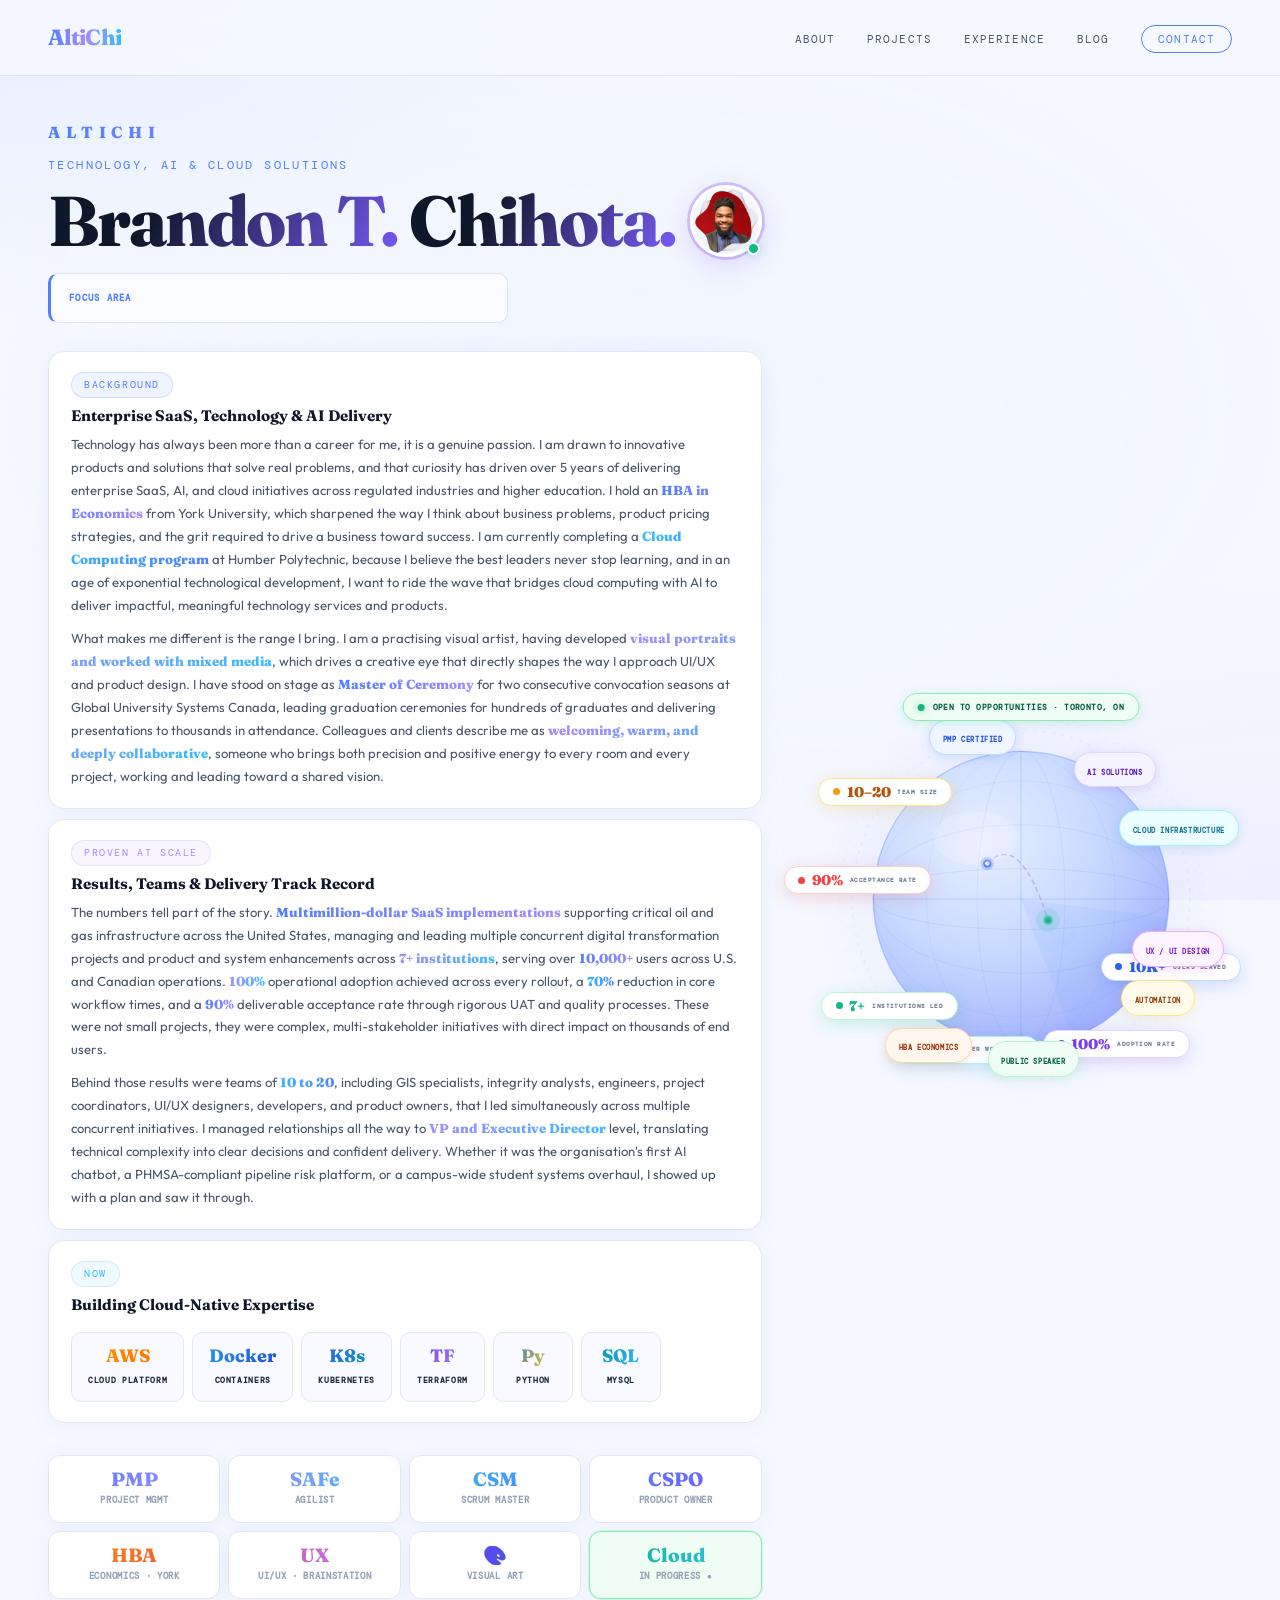
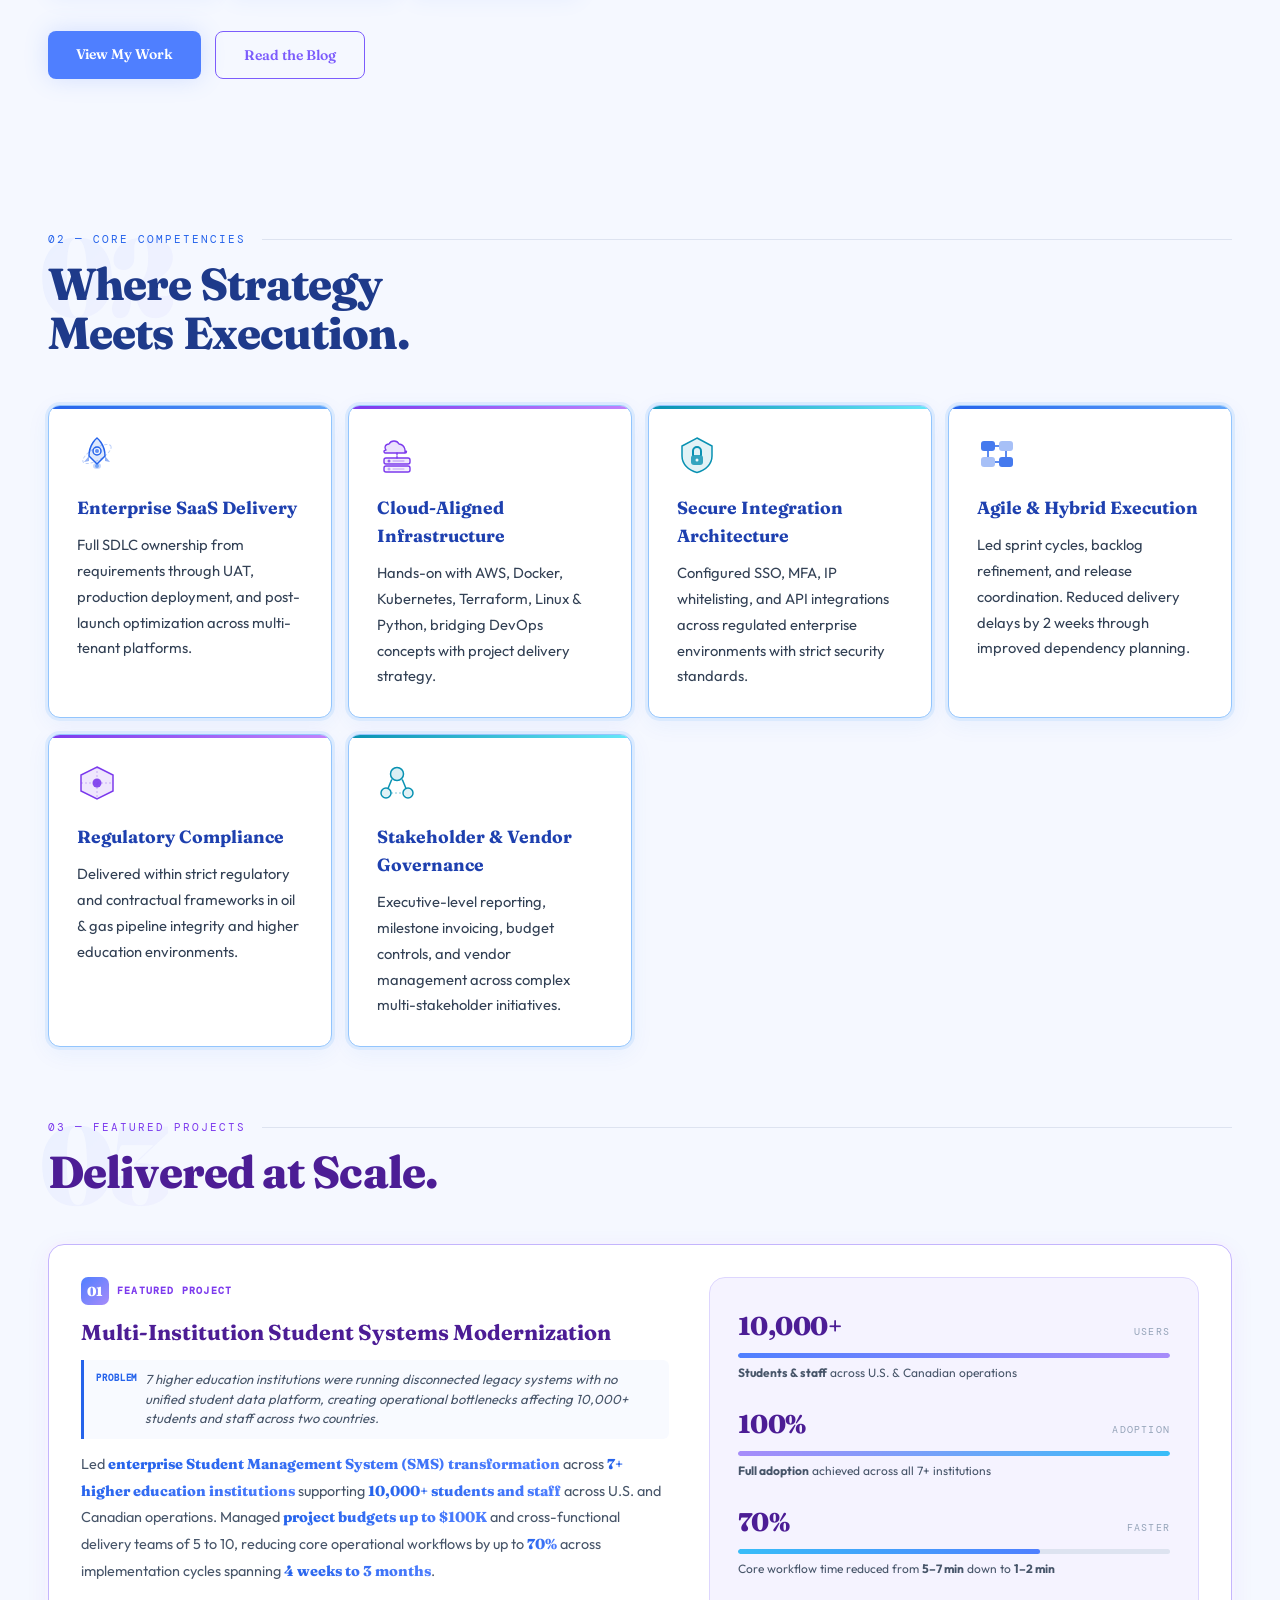
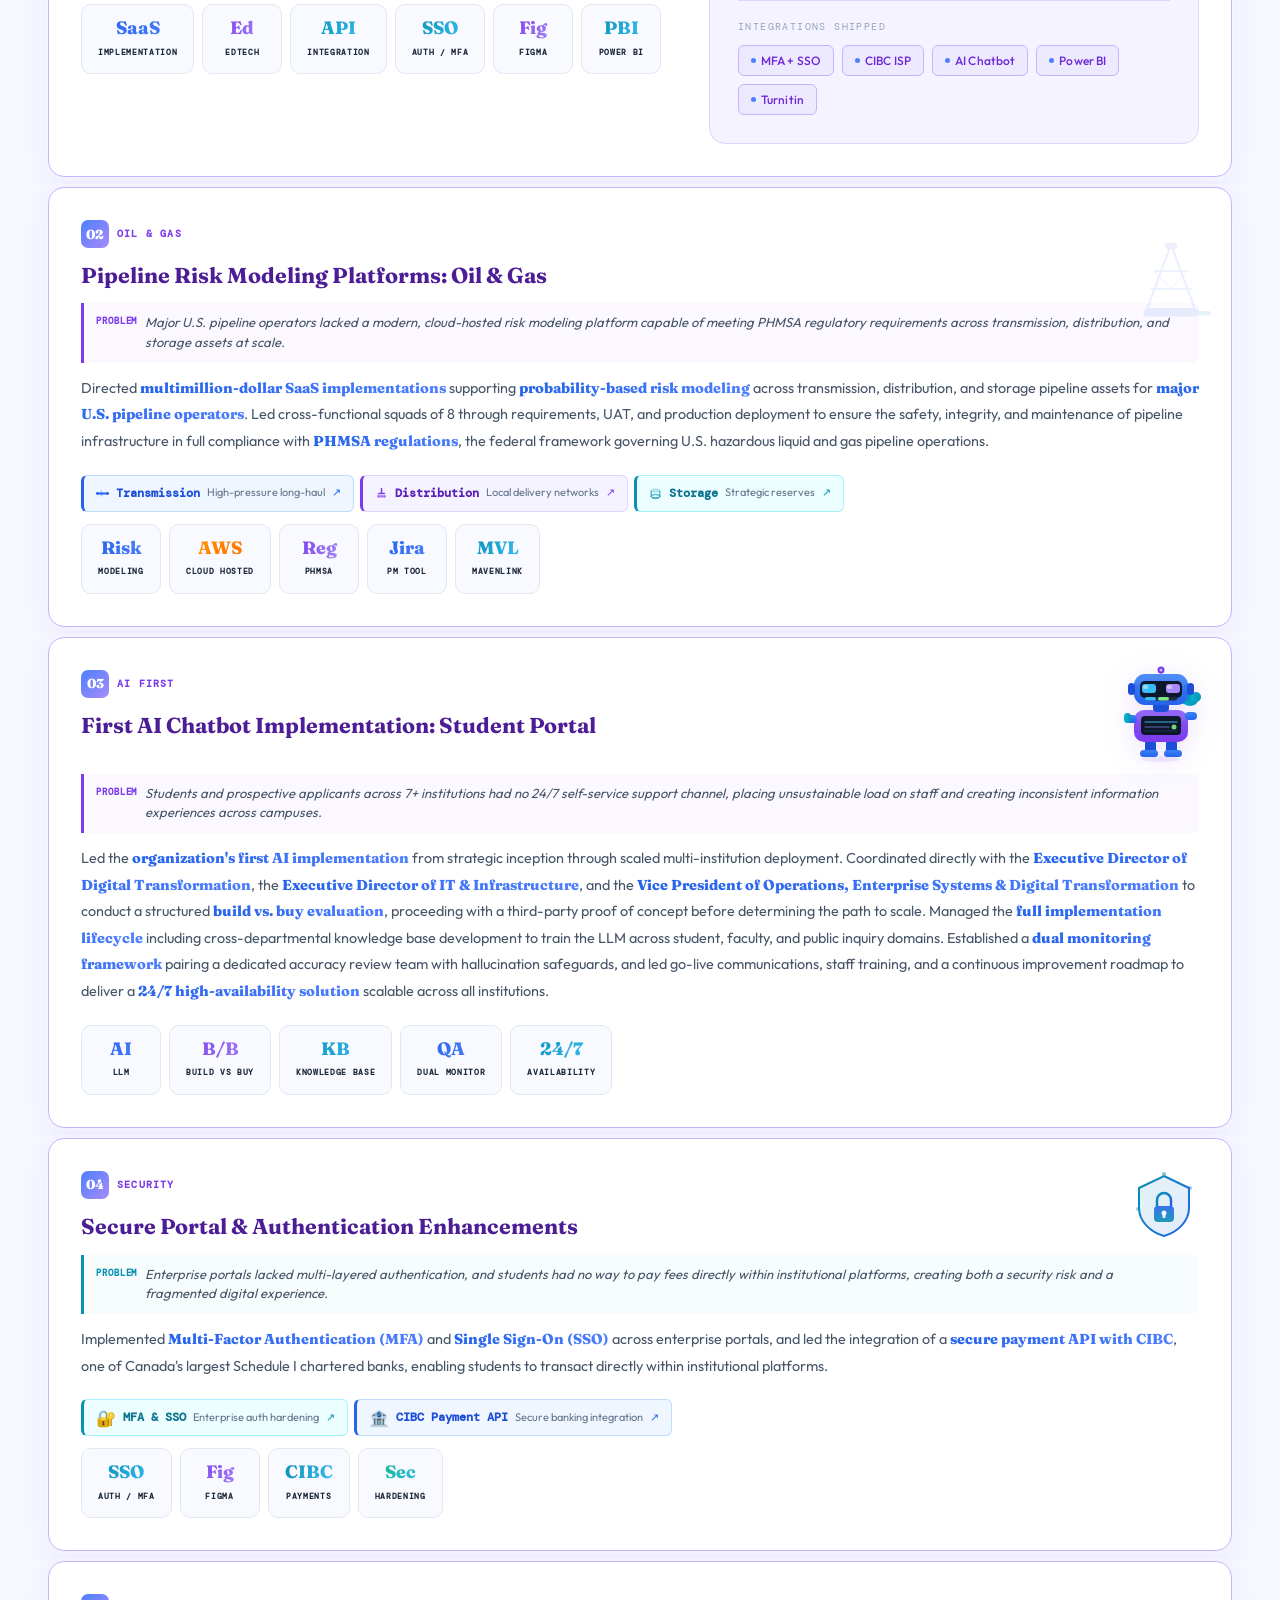
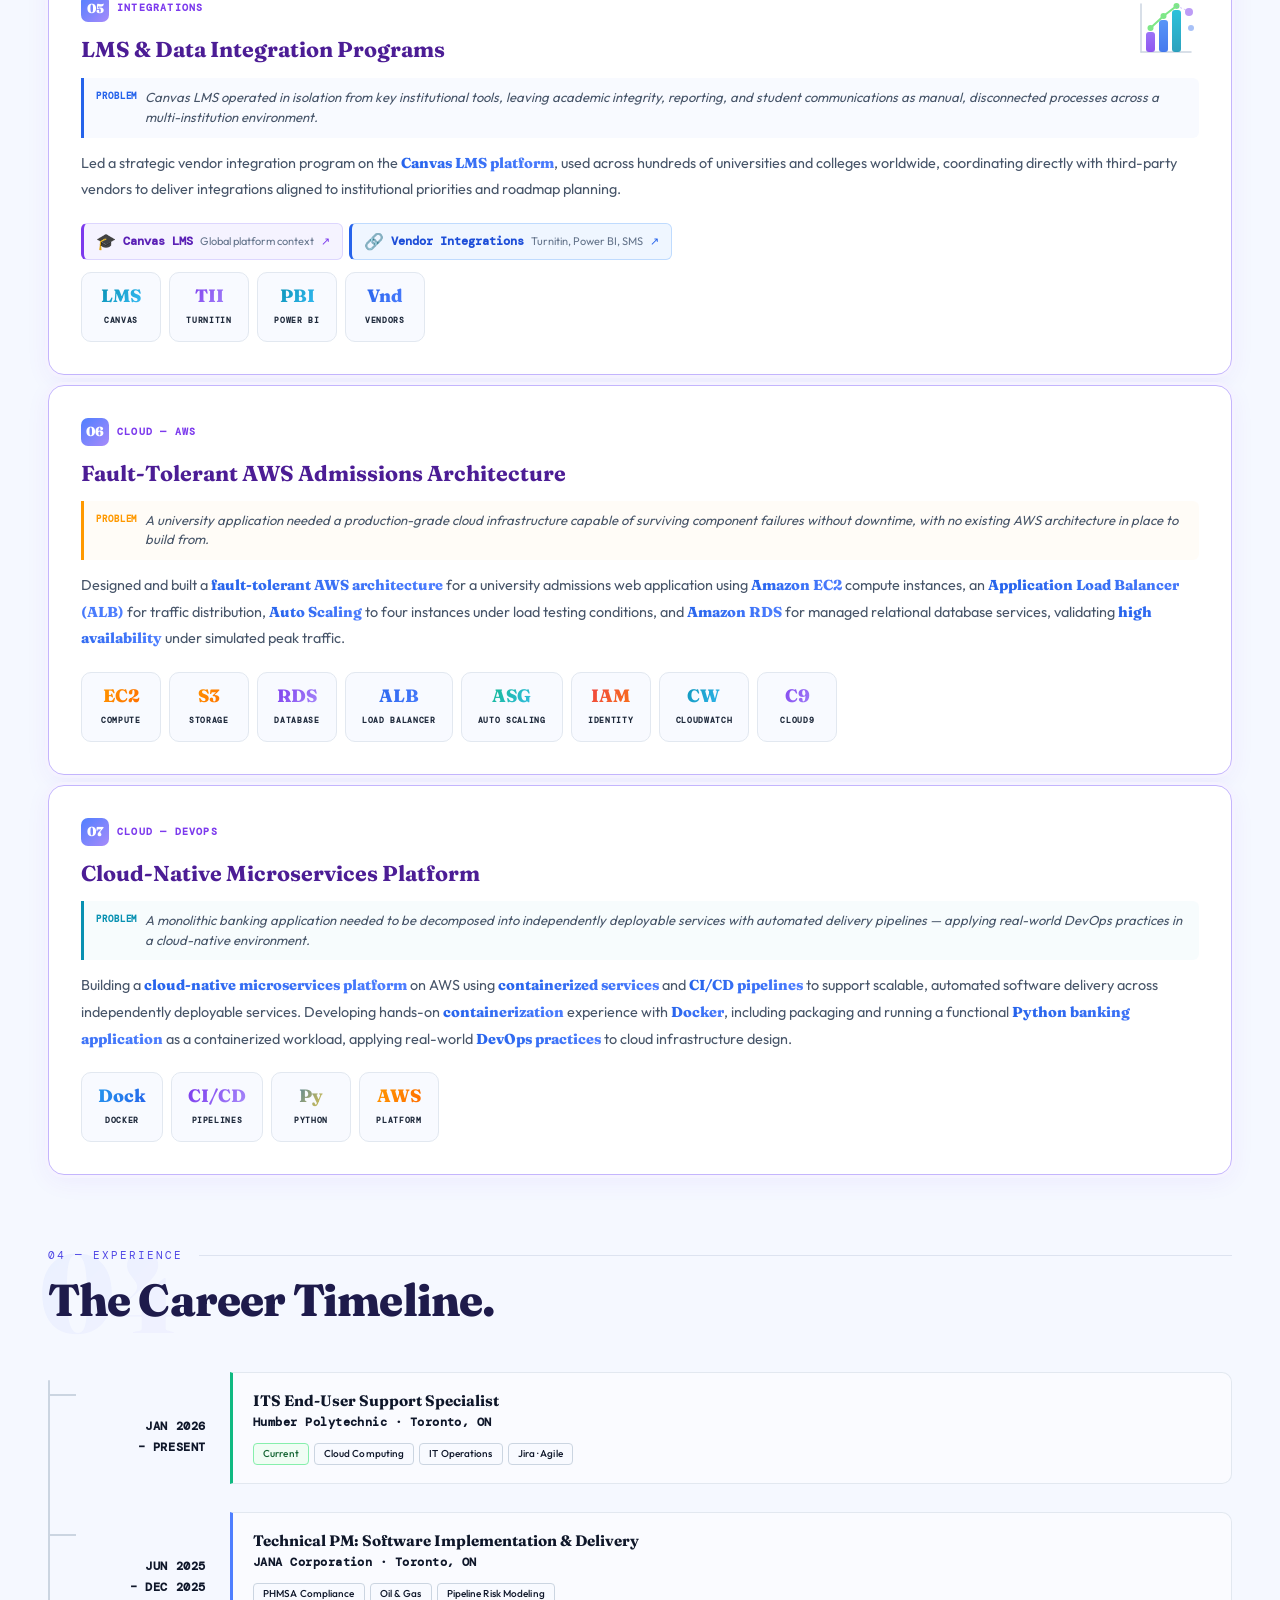
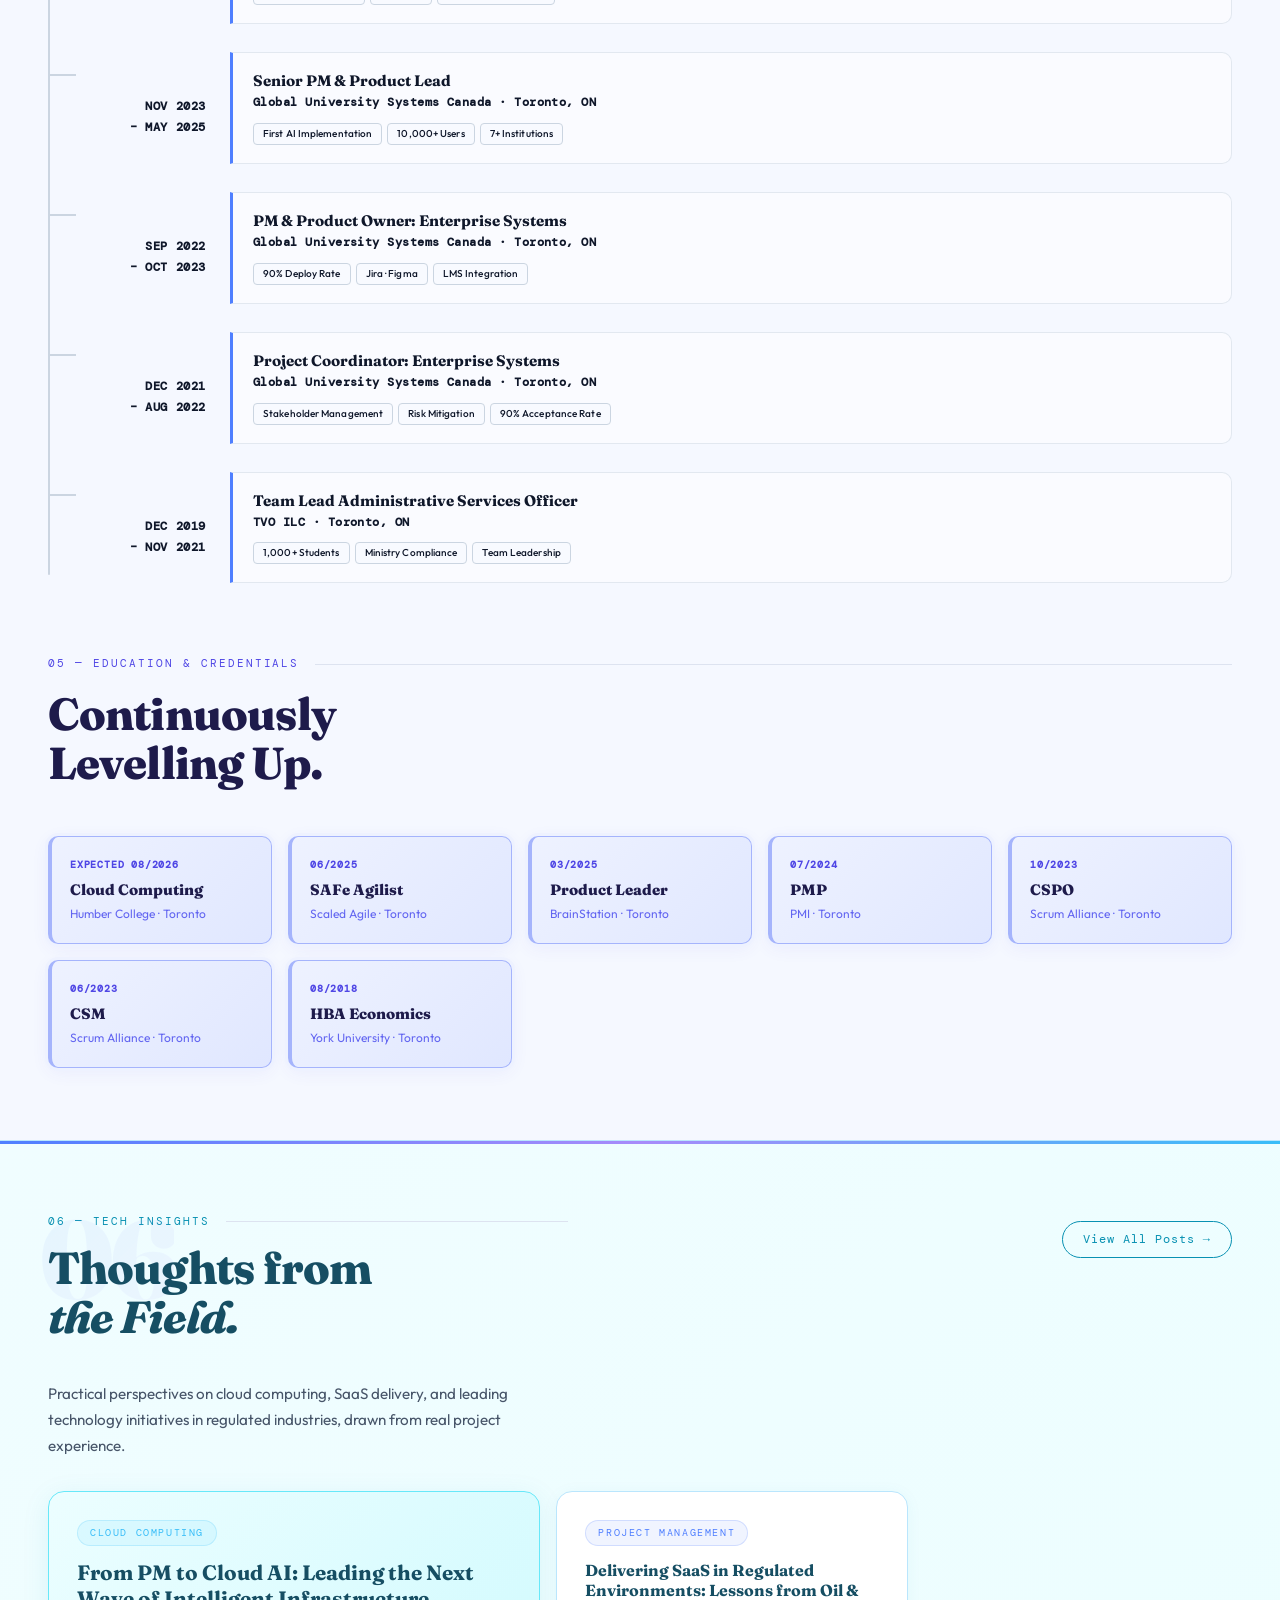
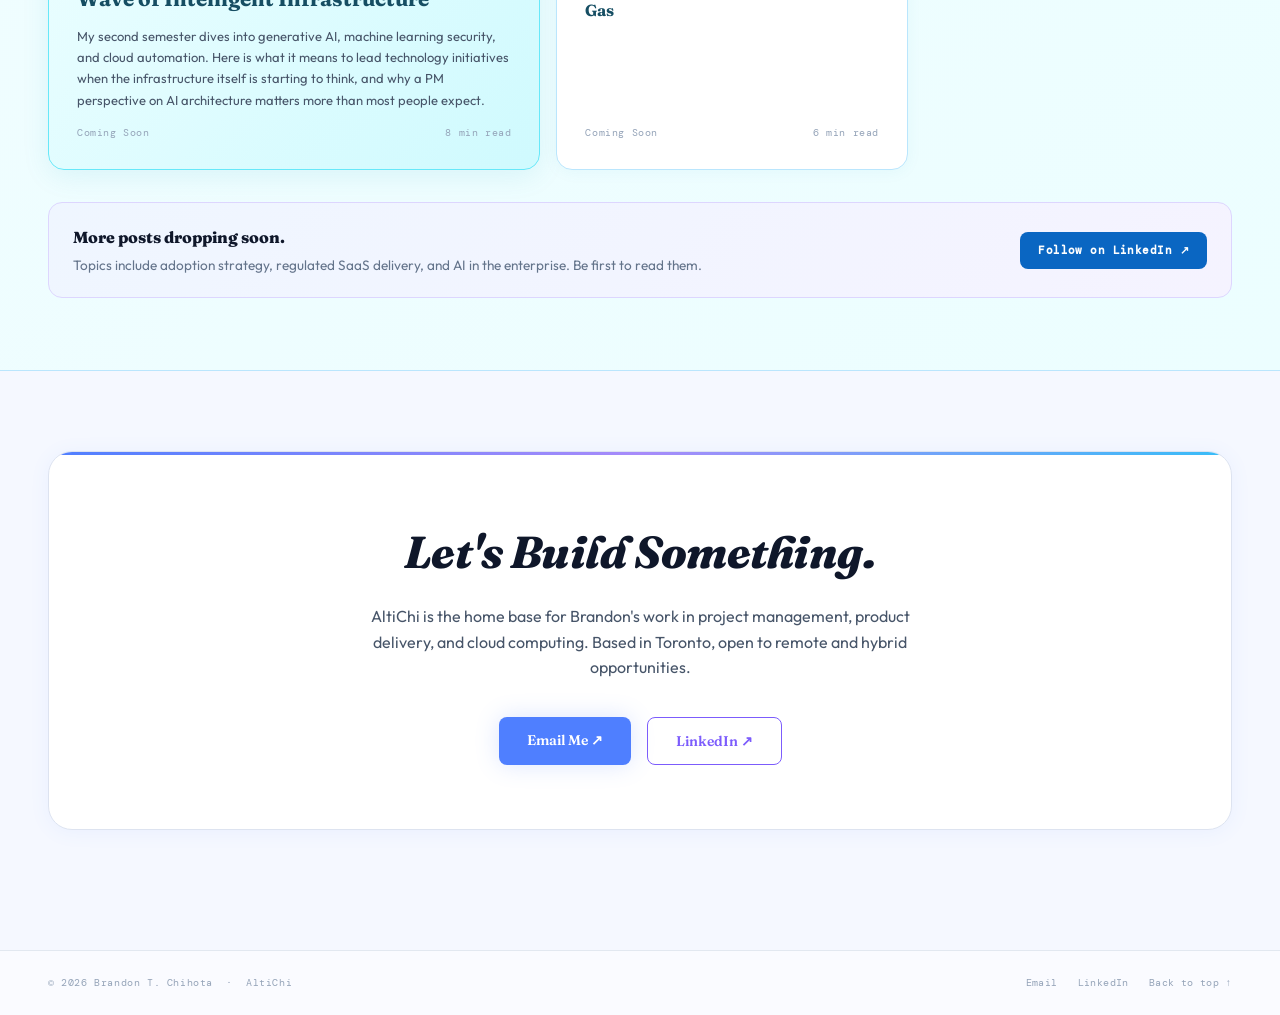
==== altichi-site/index.html @ 2453d35d "timeline text colour to black" ====
<!DOCTYPE html>
<html lang="en">
<head>
  <meta charset="UTF-8" />
  <meta name="viewport" content="width=device-width, initial-scale=1.0"/>
  <title>AltiChi — Brandon T. Chihota | Technology, AI & Cloud Solutions Consultant</title>

  <!-- ── SEO ── -->
  <meta name="description" content="Brandon T. Chihota is a Technology, AI & Cloud Solutions Consultant and Project Delivery Leader based in Toronto. PMP, SAFe Agilist, CSM, and CSPO certified, with expertise in enterprise SaaS delivery, AI cloud solutions, and regulated industries including oil & gas and higher education."/>
  <meta name="keywords" content="Brandon Chihota, Technology Consultant, AI Cloud Consultant, AI Solutions, Cloud Computing, SaaS Implementation, PMP, Toronto, AltiChi, Project Delivery, Enterprise AI"/>
  <meta name="author" content="Brandon T. Chihota"/>
  <meta name="robots" content="index, follow"/>
  <link rel="canonical" href="https://altichi.com"/>

  <!-- ── OPEN GRAPH (LinkedIn, Facebook, Slack previews) ── -->
  <meta property="og:type" content="website"/>
  <meta property="og:url" content="https://altichi.com"/>
  <meta property="og:title" content="AltiChi — Brandon T. Chihota | Technology, AI & Cloud Solutions Consultant"/>
  <meta property="og:description" content="Technology, AI & Cloud Solutions Consultant and project delivery leader based in Toronto. PMP certified. Helping organisations navigate SaaS, cloud, and AI adoption at scale."/>
  <meta property="og:image" content="https://altichi.com/assets/headshot.png"/>
  <meta property="og:site_name" content="AltiChi"/>
  <meta property="og:locale" content="en_CA"/>

  <!-- ── TWITTER / X CARD ── -->
  <meta name="twitter:card" content="summary_large_image"/>
  <meta name="twitter:url" content="https://altichi.com"/>
  <meta name="twitter:title" content="AltiChi — Brandon T. Chihota | Technology, AI & Cloud Solutions Consultant"/>
  <meta name="twitter:description" content="Technology, AI & Cloud Solutions Consultant and project delivery leader based in Toronto. PMP certified. 10,000+ users served."/>
  <meta name="twitter:image" content="https://altichi.com/assets/headshot.png"/>

  <!-- ── SCHEMA.ORG STRUCTURED DATA (Google rich results) ── -->
  <script type="application/ld+json">
  {
    "@context": "https://schema.org",
    "@type": "Person",
    "name": "Brandon T. Chihota",
    "url": "https://altichi.com",
    "jobTitle": "Technology, AI & Cloud Solutions Consultant · Project Delivery Leader",
    "description": "Technology, AI & Cloud Solutions Consultant and Project Delivery Leader with expertise in enterprise SaaS, cloud infrastructure, AI solutions, and regulated industry implementations.",
    "email": "brandontc.bc@gmail.com",
    "address": {
      "@type": "PostalAddress",
      "addressLocality": "Toronto",
      "addressRegion": "ON",
      "addressCountry": "CA"
    },
    "sameAs": [
      "https://www.linkedin.com/in/brandon-t-chihota"
    ],
    "knowsAbout": [
      "Project Management", "SaaS Implementation", "Cloud Computing",
      "AWS", "Docker", "Kubernetes", "Agile", "Scrum", "Product Delivery"
    ],
    "hasCredential": [
      { "@type": "EducationalOccupationalCredential", "name": "PMP", "credentialCategory": "certification" },
      { "@type": "EducationalOccupationalCredential", "name": "SAFe Agilist", "credentialCategory": "certification" },
      { "@type": "EducationalOccupationalCredential", "name": "CSM", "credentialCategory": "certification" },
      { "@type": "EducationalOccupationalCredential", "name": "CSPO", "credentialCategory": "certification" }
    ]
  }
  </script>

  <!-- ── FAVICON ── -->
  <link rel="icon" type="image/x-icon" href="/assets/favicon.ico"/>
  <link rel="icon" href="data:image/svg+xml,<svg xmlns='http://www.w3.org/2000/svg' viewBox='0 0 100 100'><text y='.9em' font-size='90'>⚡</text></svg>"/>
  <link rel="apple-touch-icon" href="/assets/apple-touch-icon.png"/>

  <link rel="preconnect" href="https://fonts.googleapis.com"/>
  <link rel="dns-prefetch" href="https://fonts.googleapis.com"/>
  <link rel="dns-prefetch" href="https://www.linkedin.com"/>
  <link rel="preconnect" href="https://fonts.gstatic.com" crossorigin/>
  <link href="https://fonts.googleapis.com/css2?family=Fraunces:ital,opsz,wght@0,9..144,600;0,9..144,700;0,9..144,800;1,9..144,600;1,9..144,700&family=DM+Mono:ital,wght@0,300;0,400;1,300&family=Outfit:wght@300;400;500&display=swap" rel="stylesheet"/>
  <style>
    :root {
      --primary:      #4F7FFF;
      --primary-glow: #4F7FFF33;
      --accent:       #7C5CFC;
      --accent-soft:  #A78BFA;
      --highlight:    #38BDF8;
      --font-display: 'Fraunces', serif;
      --font-mono:    'DM Mono', monospace;
      --font-body:    'Outfit', sans-serif;
    }

    /* ── THEME: DARK ── */
    body.theme-dark {
      --bg-base:       #080C14;
      --bg-surface:    #0E1525;
      --bg-card:       #111927;
      --border:        #1E2F4A;
      --text-primary:  #EEF2FF;
      --text-secondary:#94A3B8;
      --text-muted:    #475569;
      --nav-bg:        #080C14dd;
      --shadow:        0 4px 32px #0008;
    }
    /* ── THEME: LIGHT ── */
    body.theme-light {
      --bg-base:       #F5F8FF;
      --bg-surface:    #FFFFFF;
      --bg-card:       #FFFFFF;
      --border:        #DDE3F0;
      --text-primary:  #0F172A;
      --text-secondary:#475569;
      --text-muted:    #94A3B8;
      --nav-bg:        #F5F8FFee;
      --shadow:        0 2px 20px #4F7FFF12;
    }

    /* ── LIGHT THEME: ELECTRIC NEON SECTION COLORS ── */

    /* Skills — Electric Blue with neon border glow */
    body.theme-light #about .section-label { color: #2563EB; }
    body.theme-light #about .section-heading { color: #1E3A8A; }
    body.theme-light #about .skill-card {
      background: #fff;
      border: 1.5px solid #93C5FD;
      box-shadow: 0 0 0 3px #DBEAFE, 0 6px 24px #2563EB10;
    }
    body.theme-light #about .skill-card::before { opacity: 1; height: 3px; }
    body.theme-light #about .skill-card.blue::before   { background: linear-gradient(90deg, #2563EB, #60A5FA); }
    body.theme-light #about .skill-card.violet::before { background: linear-gradient(90deg, #7C3AED, #C084FC); }
    body.theme-light #about .skill-card.cyan::before   { background: linear-gradient(90deg, #0891B2, #67E8F9); }
    body.theme-light #about .skill-card:hover { border-color: #2563EB; transform: translateY(-3px); box-shadow: 0 0 0 3px #DBEAFE, 0 10px 32px #2563EB22; }
    body.theme-light #about .skill-title { color: #1E40AF; }
    body.theme-light #about .skill-desc  { color: #334155; }
    body.theme-light #about .skill-icon  { color: #2563EB; }

    /* Projects — Bold Violet */
    body.theme-light #projects .section-label { color: #7C3AED; }
    body.theme-light #projects .section-heading { color: #4C1D95; }
    body.theme-light #projects .project-card {
      background: #fff;
      border: 1.5px solid #C4B5FD;
      box-shadow: 0 0 0 3px #F5F3FF, 0 6px 24px #7C3AED12;
    }
    body.theme-light #projects .project-card:hover {
      border-color: #7C3AED;
      box-shadow: 0 0 0 3px #EDE9FE, 0 12px 40px #7C3AED22;
    }
    body.theme-light #projects .project-card::after { background: linear-gradient(90deg, #7C3AED, #EC4899); }
    body.theme-light #projects .project-num   { color: #7C3AED; }
    body.theme-light #projects .project-title { color: #4C1D95; }
    body.theme-light #projects .tag-blue   { background: #EFF6FF; color: #2563EB; border-color: #93C5FD; }
    body.theme-light #projects .tag-violet { background: #F5F3FF; color: #7C3AED; border-color: #C4B5FD; }
    body.theme-light #projects .tag-cyan   { background: #ECFEFF; color: #0891B2; border-color: #67E8F9; }
    body.theme-light #projects .proj-metrics { background: #F5F3FF; border-color: #DDD6FE; }
    body.theme-light #projects .proj-metric-val { color: #4C1D95; }
    body.theme-light #projects .proj-integrations { border-color: #DDD6FE; }
    body.theme-light #projects .proj-int-tags span { background: #EDE9FE; border-color: #C4B5FD; color: #6D28D9; }

    /* Blog — Cyan / Electric Teal */
    body.theme-light #blog { background: linear-gradient(135deg, #F0FDFF 0%, #ECFEFF 100%); border-top: 1px solid #BAE6FD; border-bottom: 1px solid #BAE6FD; }
    body.theme-light #blog .section-label { color: #0891B2; }
    body.theme-light #blog .section-heading { color: #164E63; }
    body.theme-light #blog .blog-card { background: #fff; border-color: #BAE6FD; box-shadow: 0 2px 16px #0891B20D; }
    body.theme-light #blog .blog-card.featured { background: linear-gradient(135deg, #ECFEFF, #CFFAFE); border: 1.5px solid #67E8F9; box-shadow: 0 6px 28px #0891B218; }
    body.theme-light #blog .blog-card:hover { border-color: #0891B2; box-shadow: 0 8px 32px #0891B222; }
    body.theme-light #blog .blog-title { color: #164E63; }
    body.theme-light #blog .blog-all-link { color: #0891B2; border-color: #0891B2; }
    body.theme-light #blog .blog-all-link:hover { background: #CFFAFE; }
    body.theme-light #blog .b-box.subscribe { background: linear-gradient(135deg, #ECFEFF, #CFFAFE); border-color: #67E8F9; }
    body.theme-light #blog .b-box:not(.subscribe) { background: #fff; border-color: #BAE6FD; }
    body.theme-light #blog .b-title { color: #164E63; }
    body.theme-light #blog .btn-sub { background: #0891B2; }
    body.theme-light #blog .btn-login.main { background: #0891B2; color: #fff; border-color: #0891B2; }
    body.theme-light #blog .btn-login:not(.main) { background: #fff; border-color: #BAE6FD; color: #0891B2; }

    /* Experience — Deep Indigo (flows with blue/violet palette) */
    body.theme-light #experience .section-label { color: #4F46E5; }
    body.theme-light #experience .section-heading { color: #1E1B4B; }
    body.theme-light #experience .timeline::before { background: linear-gradient(180deg, #4F46E5, #A5B4FC, transparent); }
    body.theme-light #experience .timeline-item::before { background: #4F46E5; box-shadow: 0 0 12px #4F46E555; }
    body.theme-light #experience .timeline-date { color: #4F46E5; }
    body.theme-light #experience .timeline-role { color: #1E1B4B; }
    body.theme-light #experience .timeline-org  { color: #6366F1; }
    body.theme-light #experience .timeline-points li::before { color: #4F46E5; }

    /* Credentials — Neo Blue (electric indigo-sky) */
    body.theme-light .certs-section .section-label  { color: #4F46E5; }
    body.theme-light .certs-section .section-heading { color: #1E1B4B; }
    body.theme-light .certs-section .cert-card {
      background: linear-gradient(135deg, #EEF2FF, #E0E7FF);
      border-color: #A5B4FC;
      box-shadow: 0 0 0 3px #EEF2FF, 0 4px 18px #4F46E512;
    }
    body.theme-light .certs-section .cert-card:hover { border-color: #4F46E5; box-shadow: 0 0 0 3px #EEF2FF, 0 8px 28px #4F46E522; }
    body.theme-light .certs-section .cert-year  { color: #4F46E5; }
    body.theme-light .certs-section .cert-name  { color: #1E1B4B; }
    body.theme-light .certs-section .cert-issuer { color: #6366F1; }
    /* ── THEME: SLATE ── */
    body.theme-slate {
      --bg-base:       #0F172A;
      --bg-surface:    #172033;
      --bg-card:       #1E2C42;
      --border:        #2A3D5C;
      --text-primary:  #F1F5F9;
      --text-secondary:#94A3B8;
      --text-muted:    #4A6080;
      --nav-bg:        #0F172Add;
      --shadow:        0 4px 32px #0009;
    }

    *, *::before, *::after { box-sizing: border-box; margin: 0; padding: 0; }
    html { scroll-behavior: smooth; }

    /* ── TEXT RENDERING & RESOLUTION ── */
    body, h1, h2, h3, p, span, div, a, button {
      -webkit-font-smoothing: antialiased;
      -moz-osx-font-smoothing: grayscale;
      text-rendering: optimizeLegibility;
    }
    h1, h2, h3, .hero-name, .section-heading, .hero-brand {
      font-smooth: always;
    }
    /* Accessibility — visible focus rings */
    a:focus-visible, button:focus-visible {
      outline: 2px solid #7C3AED;
      outline-offset: 3px;
      border-radius: 4px;
    }
    /* Smooth scroll respects reduced motion preference */
    @media (prefers-reduced-motion: reduce) {
      html { scroll-behavior: auto; }
      *, *::before, *::after { animation-duration: 0.01ms !important; transition-duration: 0.01ms !important; }
    }

    body {
      background: var(--bg-base);
      color: var(--text-primary);
      font-family: var(--font-body);
      line-height: 1.6;
      overflow-x: hidden;
      transition: background 0.35s, color 0.25s;
      -webkit-font-smoothing: antialiased;
      -moz-osx-font-smoothing: grayscale;
      text-rendering: optimizeLegibility;
      font-size: clamp(15px, 1.1vw, 18px);
      -webkit-text-size-adjust: 100%;
    }

    /* Dark / Slate: smooth nebula glow, zero grid */
    body.theme-dark::before,
    body.theme-slate::before {
      content: '';
      position: fixed; inset: 0;
      background:
        radial-gradient(ellipse 80% 60% at 10% 5%,  #4F7FFF1C 0%, transparent 55%),
        radial-gradient(ellipse 65% 55% at 90% 85%, #7C5CFC16 0%, transparent 55%),
        radial-gradient(ellipse 50% 40% at 55% 50%, #38BDF80A 0%, transparent 65%);
      pointer-events: none; z-index: 0;
    }

    /* Light: soft white-to-blue wash */
    body.theme-light::before {
      content: '';
      position: fixed; inset: 0;
      background:
        radial-gradient(ellipse 100% 70% at 0% 0%,   #C7D9FF50 0%, transparent 50%),
        radial-gradient(ellipse 80%  65% at 100% 100%,#DDD6FE40 0%, transparent 55%),
        radial-gradient(ellipse 70%  60% at 50%  45%, #EFF6FF   0%, transparent 75%);
      pointer-events: none; z-index: 0;
    }

    /* ── THEME SWITCHER ── */
    .theme-switcher {
      position: fixed; bottom: 28px; right: 28px;
      z-index: 200;
      display: flex; flex-direction: column; gap: 8px; align-items: flex-end;
    }
    .theme-label {
      font-family: var(--font-mono); font-size: 9px;
      letter-spacing: 0.15em; text-transform: uppercase;
      color: var(--text-muted); margin-bottom: 2px;
    }
    .theme-btn {
      font-family: var(--font-mono); font-size: 11px;
      padding: 7px 16px; border-radius: 100px;
      border: 1px solid var(--border);
      background: var(--bg-card); color: var(--text-secondary);
      cursor: pointer; letter-spacing: 0.06em;
      box-shadow: var(--shadow); transition: all 0.2s;
    }
    .theme-btn:hover, .theme-btn.active { border-color: var(--primary); color: var(--primary); }

    /* ── NAV ── */
    nav {
      position: fixed; top: 0; left: 0; right: 0; z-index: 100;
      display: flex; justify-content: space-between; align-items: center;
      padding: 20px 48px;
      background: var(--nav-bg); backdrop-filter: blur(16px);
      border-bottom: 1px solid var(--border);
      transition: background 0.35s, border-color 0.25s;
    }
    .nav-logo {
      font-family: var(--font-display); font-weight: 800; font-size: 22px;
      letter-spacing: -0.03em; text-decoration: none; flex-shrink: 0;
    }
    .nav-logo .alti {
      background: linear-gradient(90deg, var(--primary), var(--accent-soft));
      -webkit-background-clip: text; -webkit-text-fill-color: transparent; background-clip: text;
    }
    .nav-logo .chi {
      background: linear-gradient(90deg, var(--accent-soft), var(--highlight));
      -webkit-background-clip: text; -webkit-text-fill-color: transparent; background-clip: text;
    }

    /* Desktop links */
    .nav-links { display: flex; gap: 32px; list-style: none; align-items: center; }
    .nav-links a {
      font-family: var(--font-mono); font-size: 11px; letter-spacing: 0.1em;
      text-transform: uppercase; text-decoration: none;
      color: var(--text-secondary); transition: color 0.2s;
    }
    .nav-links a:hover { color: var(--primary); }
    .nav-pill {
      padding: 6px 16px !important; border-radius: 100px;
      border: 1px solid var(--primary) !important; color: var(--primary) !important;
    }
    .nav-pill:hover { background: var(--primary-glow) !important; }

    /* Hamburger button — hidden on desktop */
    .nav-hamburger {
      display: none;
      flex-direction: column;
      justify-content: center;
      gap: 5px;
      width: 36px; height: 36px;
      background: none; border: none; cursor: pointer;
      padding: 4px; flex-shrink: 0;
    }
    .nav-hamburger span {
      display: block; width: 22px; height: 2px;
      background: var(--text-primary); border-radius: 2px;
      transition: transform 0.25s, opacity 0.25s;
      transform-origin: center;
    }
    /* Animate to X when open */
    .nav-hamburger.open span:nth-child(1) { transform: translateY(7px) rotate(45deg); }
    .nav-hamburger.open span:nth-child(2) { opacity: 0; }
    .nav-hamburger.open span:nth-child(3) { transform: translateY(-7px) rotate(-45deg); }

    /* Mobile drawer */
    .nav-drawer {
      display: none;
      position: fixed; top: 65px; left: 0; right: 0;
      background: var(--nav-bg); backdrop-filter: blur(20px);
      border-bottom: 1px solid var(--border);
      padding: 16px 24px 24px;
      flex-direction: column; gap: 4px;
      z-index: 99;
    }
    .nav-drawer.open { display: flex; }
    .nav-drawer a {
      font-family: var(--font-mono); font-size: 13px; letter-spacing: 0.1em;
      text-transform: uppercase; text-decoration: none;
      color: var(--text-secondary); padding: 12px 0;
      border-bottom: 1px solid var(--border);
      transition: color 0.2s;
    }
    .nav-drawer a:last-child { border-bottom: none; }
    .nav-drawer a:hover { color: var(--primary); }
    .nav-drawer .drawer-pill {
      margin-top: 8px; text-align: center; padding: 12px;
      border-radius: 8px; border: 1px solid var(--primary) !important;
      color: var(--primary) !important;
    }

    @media (max-width: 768px) {
      nav { padding: 16px 20px !important; }
      .nav-links { display: none; }
      .nav-hamburger { display: flex; }
    }
    @media (max-width: 600px) {
      /* Consistent 20px horizontal padding across every section */
      .content-section { padding: 48px 20px !important; }
      .hero { padding: 88px 20px 48px !important; }
      section { width: 100%; box-sizing: border-box; }

      /* Typography */
      .hero-bio { font-size: 1rem; }
      .section-label { font-size: 10px; margin-bottom: 28px; }
      .section-heading { font-size: clamp(1.8rem, 8vw, 2.4rem); }

      /* Skills */
      .skills-grid { grid-template-columns: 1fr; gap: 16px; }
      .skill-card { padding: 20px 18px; }
      .skill-icon svg { width: 40px; height: 40px; }
      .skill-title { font-size: 1rem; }
      .skill-desc { font-size: 0.88rem; }

      /* Projects */
      .project-card { padding: 20px 18px; width: 100%; box-sizing: border-box; }
      .project-title { font-size: 1.15rem; }
      .project-desc { font-size: 0.88rem; }
      .bio-tech-grid { gap: 6px; }

      /* Metrics */
      .metric-value { font-size: 1.8rem; }
      .metric-title { font-size: 0.9rem; }
      .metric-context { font-size: 0.82rem; }
      .metric-row { gap: 12px; padding: 14px 0; }

      /* Timeline */
      .rt-role { font-size: 0.88rem; }
      .rt-org { font-size: 10px; }
      .roadmap-timeline { padding-left: 16px; }
      .rt-station { grid-template-columns: 90px 1fr; gap: 12px; }

      /* Bio cards */
      .bio-blog-card { padding: 16px 16px; }
      .bio-blog-title { font-size: 0.95rem; }
      .bio-blog-body { font-size: 0.82rem; }

      /* Contact */
      .contact-wrap { padding: 40px 20px 80px !important; }

      /* Footer */
      footer { padding: 20px 20px !important; flex-direction: column; gap: 8px; }

      /* Blog */
      .blog-grid { grid-template-columns: 1fr; }
      .blog-card { padding: 20px 18px; }

      /* Prevent horizontal overflow */
      img, svg { max-width: 100%; }
      .hero-name { font-size: clamp(2.4rem, 10vw, 4rem) !important; white-space: normal !important; }
    }

    /* ── LAYOUT HELPERS ── */
    section { position: relative; z-index: 1; }
    .content-section { padding: 72px 48px; box-sizing: border-box; width: 100%; }


    .section-label {
      font-family: var(--font-mono); font-size: 11px; letter-spacing: 0.18em;
      text-transform: uppercase; color: var(--text-muted);
      margin-bottom: 16px; display: flex; align-items: center; gap: 16px;
    }
    .section-label::after { content: ''; flex: 1; height: 1px; background: var(--border); }
    /* Section number stamp — large faded numeral behind heading */
    .section-stamp {
      font-family: var(--font-display); font-weight: 900;
      font-size: clamp(4rem, 12vw, 7rem);
      line-height: 1; letter-spacing: -0.04em;
      background: linear-gradient(135deg, var(--primary), var(--accent-soft));
      -webkit-background-clip: text; -webkit-text-fill-color: transparent; background-clip: text;
      opacity: 0.08; position: absolute; top: -10px; left: -8px;
      pointer-events: none; user-select: none; z-index: 0;
    }
    body.theme-light .section-stamp { opacity: 0.06; }
    .section-header { position: relative; margin-bottom: 40px; }
    .section-header .section-label { margin-bottom: 10px; }
    .section-header .section-heading { margin-bottom: 0; position: relative; z-index: 1; }

    .section-heading {
      font-family: var(--font-display); font-weight: 800; letter-spacing: -0.02em;
      font-size: clamp(2.2rem, 3.5vw, 3.2rem); line-height: 1.1; margin-bottom: 16px; color: var(--text-primary);
      -webkit-font-smoothing: antialiased; -moz-osx-font-smoothing: grayscale; font-optical-sizing: auto;
      text-rendering: optimizeLegibility;
    }

    .hero-eyebrow #eyebrow-text {
      display: inline-block;
      opacity: 1; transition: opacity 0.4s ease;
    }
    .hero-eyebrow #eyebrow-text.fade { opacity: 0; }
    /* ── HERO ── */
    .hero {
      display: grid;
      grid-template-columns: 1fr 1fr;
      gap: 48px;
      align-items: center;
      min-height: 100vh;
      padding: 120px 48px 80px;
      box-sizing: border-box;
      width: 100%;
      position: relative;
    }
    .hero-left { display: flex; flex-direction: column; }
    .hero-right { display: flex; flex-direction: column; align-items: center; justify-content: center; height: 100%; }
    @media (max-width: 900px) {
      .hero {
        grid-template-columns: 1fr !important;
        padding: 100px 28px 60px !important;
        gap: 40px !important;
        min-height: auto !important;
      }
      .hero-right { display: none !important; }
    }
    .hero-brand {
      font-family: var(--font-display); font-weight: 800;
      font-size: clamp(0.85rem, 1.5vw, 1rem);
      letter-spacing: 0.35em; text-transform: uppercase;
      margin-bottom: 20px;
      background: linear-gradient(90deg, var(--primary), var(--accent-soft), var(--highlight));
      -webkit-background-clip: text; -webkit-text-fill-color: transparent; background-clip: text;
      display: inline-block;
    }
    .hero-eyebrow {
      font-family: var(--font-mono); font-size: 12px; letter-spacing: 0.2em;
      text-transform: uppercase; color: var(--primary);
      margin-bottom: 20px; display: flex; align-items: center; gap: 12px;
    }
    /* ── HERO NAME BLOCK (unified) ── */
    .hero-name-block {
      margin-bottom: 28px;
    }
    .hero-name {
      font-family: var(--font-display); font-size: clamp(3rem, 5.5vw, 6.5rem);
      font-weight: 800; line-height: 1.0; letter-spacing: -0.03em; margin-bottom: 10px;
      -webkit-font-smoothing: antialiased;
      white-space: nowrap;
    }
    /* On desktop: single line — hide line break, show inline */
    @media (min-width: 901px) {
      .hero-name-line1 { display: inline; }
      .hero-name-line1::after { content: ' '; }
      .hero-name-line2 { display: inline-flex; align-items: baseline; gap: 14px; vertical-align: baseline; }
    }
    /* On mobile: keep two lines */
    @media (max-width: 900px) {
      .hero-name { white-space: normal; font-size: clamp(3rem, 11vw, 5rem); }
      .hero-name-line1 { display: block; }
      .hero-name-line2 { display: inline-flex; align-items: center; gap: 12px; }
    }
    .hero-name-line1 {
      background: linear-gradient(120deg, var(--text-primary) 40%, var(--accent-soft) 100%);
      -webkit-background-clip: text; -webkit-text-fill-color: transparent; background-clip: text;
    }
    body.theme-light .hero-name-line1 {
      background: linear-gradient(120deg, #0F172A 30%, var(--accent) 100%);
      -webkit-background-clip: text; -webkit-text-fill-color: transparent; background-clip: text;
    }
    .hero-name-line2 {
      align-items: center; gap: 14px; line-height: 1;
    }
    .hero-name-last {
      background: linear-gradient(120deg, var(--text-primary) 40%, var(--accent-soft) 100%);
      -webkit-background-clip: text; -webkit-text-fill-color: transparent; background-clip: text;
    }
    body.theme-light .hero-name-last {
      background: linear-gradient(120deg, #0F172A 30%, var(--accent) 100%);
      -webkit-background-clip: text; -webkit-text-fill-color: transparent; background-clip: text;
    }
    .hero-photo-inline {
      display: inline-flex; align-items: center; flex-shrink: 0;
      position: relative; vertical-align: middle;
    }
    .hero-photo-dot {
      position: absolute; bottom: 2px; right: 2px;
      background: #10B981; width: 13px; height: 13px;
      border-radius: 50%; border: 2px solid white;
      box-shadow: 0 0 8px #10B98155; display: block;
    }

    /* ── HERO SUBTITLE (Option B: Tag Stack) ── */
    .hero-subtitle {
      display: grid;
      grid-template-columns: auto 1fr;
      align-items: center;
      gap: 14px;
      margin-top: 16px;
      padding: 12px 18px;
      background: var(--bg-card);
      border: 1px solid var(--border);
      border-left: 3px solid var(--primary);
      border-radius: 10px;
      width: 100%; max-width: 460px;
    }
    body.theme-light .hero-subtitle {
      background: #FAFBFF; border-color: #DDE3F0; border-left-color: #4F7FFF;
    }
    .hero-subtitle-prefix {
      font-family: var(--font-mono); font-size: 9px; font-weight: 700;
      letter-spacing: 0.14em; text-transform: uppercase;
      color: var(--primary); white-space: nowrap;
    }
    body.theme-light .hero-subtitle-prefix { color: #4F7FFF; }
    .hero-subtitle-suffix { display: none; }
    .spec-highlight {
      font-family: var(--font-body); font-size: 0.95rem; font-weight: 600;
      color: var(--text-primary);
      display: inline-block; white-space: nowrap;
      transition: opacity 0.3s ease, transform 0.3s ease;
      position: relative;
    }
    body.theme-light .spec-highlight { color: #0F172A; }
    .spec-highlight::after {
      content: ""; position: absolute; left: 0; bottom: -2px;
      width: 100%; height: 2px; border-radius: 2px;
      background: linear-gradient(90deg, var(--primary), var(--accent-soft));
      transform-origin: left; transform: scaleX(1);
      transition: transform 0.3s ease;
    }
    .spec-highlight.swapping { opacity: 0; transform: translateX(6px); }
    .spec-highlight.swapping::after { transform: scaleX(0); }

    @keyframes specIn { to { opacity: 1; transform: translateY(0); } }
    .hero-bio { font-size: clamp(1rem, 1.1vw, 1.15rem); color: var(--text-secondary); max-width: 56ch; line-height: 1.85; margin-bottom: 40px; }
    .hero-bio strong { color: var(--text-primary); font-weight: 500; }

    /* ── BIO CARD — follows blog card design language ── */
    .hero-bio-card {
      display: flex;
      flex-direction: column;
      gap: 10px;
      margin-bottom: 32px;
    }

    .bio-blog-card {
      background: var(--bg-card);
      border: 1px solid var(--border);
      border-radius: 16px;
      padding: 20px 22px;
      display: flex; flex-direction: column; gap: 8px;
      box-shadow: var(--shadow);
      transition: border-color 0.2s, transform 0.2s, box-shadow 0.2s;
      cursor: default;
    }
    .bio-blog-card:hover {
      border-color: var(--primary);
      transform: translateY(-2px);
      box-shadow: 0 10px 36px var(--primary-glow);
    }
    body.theme-light .bio-blog-card {
      background: #FFFFFF;
      border-color: #E2E8F0;
    }

    /* Category pill — identical to .blog-cat */
    .bio-blog-cat {
      font-family: var(--font-mono); font-size: 10px; text-transform: uppercase;
      letter-spacing: 0.16em; padding: 4px 12px; border-radius: 100px;
      display: inline-block; width: fit-content;
    }

    /* Reuse blog color tokens */
    .bio-blog-title {
      font-family: var(--font-display); font-weight: 700;
      font-size: clamp(0.95rem, 1.1vw, 1.1rem); line-height: 1.25; color: var(--text-primary);
    }
    .bio-blog-body {
      font-size: clamp(0.82rem, 0.9vw, 0.92rem);
      color: var(--text-secondary); line-height: 1.75;
    }
    .bio-blog-body p { margin: 0; }
    body.theme-light .bio-blog-body { color: #475569; }

    /* Inline stat highlights */
    .bio-stat {
      font-family: var(--font-display); font-weight: 800;
      font-size: 1em;
      background: linear-gradient(120deg, var(--primary), var(--accent-soft));
      -webkit-background-clip: text; -webkit-text-fill-color: transparent; background-clip: text;
    }
    .bio-stat-violet {
      background: linear-gradient(120deg, var(--accent-soft), var(--highlight));
      -webkit-background-clip: text; -webkit-text-fill-color: transparent; background-clip: text;
    }
    .bio-stat-cyan {
      background: linear-gradient(120deg, var(--highlight), var(--primary));
      -webkit-background-clip: text; -webkit-text-fill-color: transparent; background-clip: text;
    }

    /* Inline tech pills */
    .bio-tech {
      display: inline-block; font-family: var(--font-mono); font-size: 10px;
      font-weight: 600; padding: 1px 7px; border-radius: 4px; margin: 0 1px;
      background: rgba(79,127,255,0.1); color: var(--primary);
      border: 1px solid rgba(79,127,255,0.2);
    }
    .bio-tech-blue   { background: rgba(56,189,248,0.1);  color: var(--highlight);   border-color: rgba(56,189,248,0.2); }
    .bio-tech-green  { background: rgba(16,185,129,0.1);  color: #10B981;            border-color: rgba(16,185,129,0.2); }
    .bio-tech-violet { background: rgba(167,139,250,0.1); color: var(--accent-soft); border-color: rgba(167,139,250,0.2); }
    body.theme-light .bio-tech        { background: #EFF6FF; color: #1D4ED8; border-color: #BFDBFE; }
    body.theme-light .bio-tech-blue   { background: #ECFEFF; color: #0891B2; border-color: #A5F3FC; }
    body.theme-light .bio-tech-green  { background: #F0FDF4; color: #15803D; border-color: #BBF7D0; }
    body.theme-light .bio-tech-violet { background: #F5F3FF; color: #6D28D9; border-color: #DDD6FE; }

    /* ── TECH STAT GRID (mirrors Proven at Scale metrics) ── */
    .bio-tech-grid {
      display: flex;
      flex-wrap: wrap;
      gap: 8px;
      margin-top: 10px;
    }
    .bio-tech-stat {
      background: var(--bg-surface);
      border: 1px solid var(--border);
      border-radius: 10px;
      padding: 12px 16px 14px;
      text-align: center;
      transition: transform 0.2s, box-shadow 0.2s;
      min-width: 80px;
      flex: 0 0 auto;
    }
    .bio-tech-stat:hover { transform: translateY(-2px); box-shadow: 0 6px 20px var(--primary-glow); }
    body.theme-light .bio-tech-stat { background: #F8FAFF; border-color: #E2E8F0; }
    .bio-tech-stat-val {
      font-family: var(--font-display); font-weight: 800;
      font-size: clamp(1.1rem, 1.4vw, 1.7rem);
      line-height: 1.2;
      padding-bottom: 2px;
      -webkit-font-smoothing: antialiased;
      overflow: visible;
    }
    .bio-tech-stat-label {
      font-family: var(--font-mono); font-size: clamp(8px, 0.65vw, 10px); font-weight: 700;
      color: #1E293B; letter-spacing: 0.08em;
      text-transform: uppercase; margin-top: 5px;
    }
    body.theme-light .bio-tech-stat-label { color: #1E293B; }

    /* ── HERO CERT CARDS (replaces cert-badges) ── */
    .hero-certs-grid {
      display: grid;
      grid-template-columns: repeat(5, 1fr);
      gap: 8px;
      margin-bottom: 32px;
    }
    @media (max-width: 600px) { .hero-certs-grid { grid-template-columns: repeat(3, 1fr); } }
    .hero-cert-card {
      background: var(--bg-card);
      border: 1px solid var(--border);
      border-radius: 12px;
      padding: 14px 10px;
      text-align: center;
      transition: transform 0.2s, box-shadow 0.2s, border-color 0.2s;
      box-shadow: var(--shadow);
    }
    .hero-cert-card:hover {
      transform: translateY(-3px);
      box-shadow: 0 8px 28px var(--primary-glow);
      border-color: var(--primary);
    }
    body.theme-light .hero-cert-card { background: #FFFFFF; border-color: #E2E8F0; }
    .hero-cert-card--active {
      border-color: #10B98155;
      box-shadow: 0 0 0 1px #10B98122;
    }
    body.theme-light .hero-cert-card--active { border-color: #86EFAC; background: #F0FDF4; }
    .hero-cert-val {
      font-family: var(--font-display); font-weight: 800;
      font-size: 1.2rem; line-height: 1;
      -webkit-font-smoothing: antialiased;
    }
    .hero-cert-label {
      font-family: var(--font-mono); font-size: 8.5px; font-weight: 700;
      color: var(--text-muted); letter-spacing: 0.08em;
      text-transform: uppercase; margin-top: 5px;
    }
    body.theme-light .hero-cert-label { color: #94A3B8; }
    .hero-cert-card--active .hero-cert-label { color: #10B981; }
    .hero-certs { display: flex; flex-wrap: wrap; gap: 8px; margin-bottom: 40px; }
    .cert-badge {
      font-family: var(--font-body);
      font-size: 12px;
      font-weight: 500;
      padding: 5px 12px;
      border-radius: 6px;
      border: 1px solid #93C5FD;
      background: #EFF6FF;
      color: #1D4ED8;
      letter-spacing: 0.01em;
      display: inline-flex; align-items: center; gap: 5px;
    }
    .cert-badge::before {
      content: ''; width: 5px; height: 5px; border-radius: 50%;
      background: #2563EB; flex-shrink: 0;
    }
    .hero-btns { display: flex; gap: 14px; flex-wrap: wrap; }
    .btn {
      font-family: var(--font-display); font-size: 14px; font-weight: 600;
      padding: 12px 28px; border-radius: 8px; border: none;
      cursor: pointer; text-decoration: none; display: inline-block; transition: all 0.2s;
    }
    .btn-primary { background: var(--primary); color: #fff; box-shadow: 0 0 24px var(--primary-glow); }
    .btn-primary:hover { background: #6B95FF; transform: translateY(-1px); }
    .btn-ghost { background: transparent; color: var(--accent-soft); border: 1px solid var(--accent-soft); }
    .btn-ghost:hover { background: #A78BFA18; transform: translateY(-1px); }
    body.theme-light .btn-ghost { color: var(--accent); border-color: var(--accent); }

    /* ── METRICS LIST ── */
    /* ── METRIC CARDS ── */
        .metrics-list {
      margin-top: 56px; padding-top: 40px;
      border-top: 1px solid var(--border);
      display: flex; flex-direction: column; gap: 0;
    }
    .metric-row {
      display: grid; grid-template-columns: 96px 1fr auto;
      align-items: center; gap: 20px;
      padding: 18px 0; border-bottom: 1px solid var(--border);
      position: relative; overflow: hidden; cursor: default; transition: padding-left 0.25s;
    }
    .metric-row:last-child { border-bottom: none; }
    .metric-row::before {
      content: ''; position: absolute; left: -4px; top: 0; bottom: 0; width: 3px;
      background: linear-gradient(180deg, var(--primary), var(--accent-soft));
      border-radius: 0 2px 2px 0; opacity: 0; transition: opacity 0.25s;
    }
    .metric-row:hover { padding-left: 12px; }
    .metric-row:hover::before { opacity: 1; }
    .metric-value {
      font-family: var(--font-display); font-size: 2.2rem; font-weight: 900;
      letter-spacing: -0.03em; line-height: 1;
      background: linear-gradient(120deg, var(--primary), var(--accent-soft));
      -webkit-background-clip: text; -webkit-text-fill-color: transparent; background-clip: text;
    }
    .metric-info { display: flex; flex-direction: column; gap: 4px; }
    .metric-title {
      font-family: var(--font-display); font-size: 1rem; font-weight: 700; line-height: 1.25;
    }
    body.theme-light .metric-title { color: #0F172A; }
    .metric-context {
      font-family: var(--font-body); font-size: 0.875rem; line-height: 1.6;
    }
    body.theme-light .metric-context { color: #475569; }
    .metric-bar-wrap { width: 110px; height: 5px; background: var(--border); border-radius: 3px; overflow: hidden; }
    .metric-bar {
      height: 100%; border-radius: 3px;
      background: linear-gradient(90deg, var(--primary), var(--accent-soft));
      transform-origin: left; animation: growBar 1.2s cubic-bezier(0.16,1,0.3,1) both;
    }
    @keyframes growBar { from { transform: scaleX(0); } to { transform: scaleX(1); } }
    .metric-row:nth-child(1) .metric-bar { animation-delay: 0.1s; }
    .metric-row:nth-child(2) .metric-bar { animation-delay: 0.2s; }
    .metric-row:nth-child(3) .metric-bar { animation-delay: 0.3s; }
    .metric-row:nth-child(4) .metric-bar { animation-delay: 0.4s; }
    .metric-row:nth-child(5) .metric-bar { animation-delay: 0.5s; }
    @media (max-width: 600px) { .metric-row { grid-template-columns: 80px 1fr; } .metric-bar-wrap { display: none; } }

    /* ── SKILLS ── */
    .skills-grid { display: grid; grid-template-columns: repeat(auto-fill, minmax(260px, 1fr)); gap: 16px; margin-top: 48px; }
    .skill-card {
      background: var(--bg-card); border: 1px solid var(--border); border-radius: 12px;
      padding: 28px; position: relative; overflow: hidden;
      transition: border-color 0.2s, transform 0.2s, box-shadow 0.2s; box-shadow: var(--shadow);
    }
    .skill-card::before { content: ''; position: absolute; top: 0; left: 0; right: 0; height: 2px; }
    .skill-card.blue::before   { background: linear-gradient(90deg, var(--primary), transparent); }
    .skill-card.violet::before { background: linear-gradient(90deg, var(--accent-soft), transparent); }
    .skill-card.cyan::before   { background: linear-gradient(90deg, var(--highlight), transparent); }
    .skill-card:hover { border-color: var(--primary); transform: translateY(-3px); box-shadow: 0 8px 32px var(--primary-glow); }
    .skill-icon { margin-bottom: 20px; line-height: 1; display: block; }
    .skill-icon svg { width: 52px; height: 52px; }
    .skill-title { font-family: var(--font-display); font-size: 1.1rem; font-weight: 700; margin-bottom: 10px; color: var(--text-primary); }
    .skill-desc { font-size: 0.92rem; color: var(--text-secondary); line-height: 1.75; }

    /* ── PROJECTS ── */
    .projects-grid { display: grid; grid-template-columns: 1fr; gap: 10px; margin-top: 48px; }
    .project-card {
      background: var(--bg-card); border: 1px solid var(--border); border-radius: 16px;
      padding: 32px; position: relative; overflow: hidden;
      transition: border-color 0.25s, transform 0.25s, box-shadow 0.25s; box-shadow: var(--shadow);
    }
    .project-card.featured { display: grid; grid-template-columns: 1.2fr 1fr; gap: 40px; align-items: start; }
    @media (max-width: 700px) { .project-card.featured { grid-template-columns: 1fr; } }
    .project-card::after { content: ''; position: absolute; top: 0; left: 0; right: 0; height: 3px; background: linear-gradient(90deg, var(--primary), var(--accent-soft)); opacity: 0; transition: opacity 0.2s; }
    .project-card:hover { border-color: var(--primary); transform: translateY(-4px); box-shadow: 0 12px 40px var(--primary-glow); }
    .project-card:hover::after { opacity: 1; }
    .project-num {
      font-family: var(--font-mono); font-size: 10px; letter-spacing: 0.12em;
      margin-bottom: 14px; display: inline-flex; align-items: center; gap: 8px;
      font-weight: 700; text-transform: uppercase;
    }
    .project-num::before {
      content: attr(data-n);
      font-family: var(--font-display); font-size: 13px; font-weight: 900;
      width: 28px; height: 28px; border-radius: 7px;
      display: flex; align-items: center; justify-content: center;
      background: linear-gradient(135deg, var(--primary), var(--accent-soft));
      color: white; flex-shrink: 0; letter-spacing: 0;
    }
    body.theme-light .project-num { color: #1D4ED8; }
    .project-title { font-family: var(--font-display); font-size: 1.35rem; font-weight: 700; margin-bottom: 14px; line-height: 1.25; color: var(--text-primary); }
    .project-desc { font-size: clamp(0.9rem, 1vw, 1rem); color: var(--text-secondary); line-height: 1.85; margin-bottom: 20px; }
    .project-tags { display: flex; flex-wrap: wrap; gap: 8px; margin-top: 20px; }
    .tag {
      font-family: var(--font-body);
      font-size: 12px;
      font-weight: 500;
      padding: 5px 12px;
      border-radius: 6px;
      letter-spacing: 0.01em;
      display: inline-flex;
      align-items: center;
      gap: 5px;
      transition: transform 0.15s, box-shadow 0.15s;
    }
    .tag::before {
      content: '';
      width: 5px; height: 5px;
      border-radius: 50%;
      flex-shrink: 0;
    }
    .tag:hover { transform: translateY(-1px); }
    .tag-blue   {
      background: #EFF6FF;
      color: #1D4ED8;
      border: 1px solid #BFDBFE;
    }
    .tag-blue::before   { background: #2563EB; }
    .tag-violet {
      background: #F5F3FF;
      color: #6D28D9;
      border: 1px solid #DDD6FE;
    }
    .tag-violet::before { background: #7C3AED; }
    .tag-cyan   {
      background: #ECFEFF;
      color: #0E7490;
      border: 1px solid #A5F3FC;
    }
    .tag-cyan::before   { background: #0891B2; }

    /* Light theme tag overrides — richer contrast */
    body.theme-light .tag-blue   { background: #EFF6FF; color: #1D4ED8; border-color: #93C5FD; box-shadow: 0 1px 4px #2563EB0F; }
    body.theme-light .tag-violet { background: #F5F3FF; color: #6D28D9; border-color: #C4B5FD; box-shadow: 0 1px 4px #7C3AED0F; }
    body.theme-light .tag-cyan   { background: #ECFEFF; color: #0E7490; border-color: #67E8F9; box-shadow: 0 1px 4px #0891B20F; }
    .project-visual {
      background: var(--bg-surface); border: 1px solid var(--border); border-radius: 12px;
      padding: 24px; font-family: var(--font-mono); font-size: 12px; color: var(--highlight); line-height: 2;
    }
    .project-visual .comment { color: var(--text-muted); }
    .project-visual .keyword { color: var(--accent-soft); }
    .project-visual .value   { color: #4ADE80; }

    /* ── PROJECT METRICS PANEL ── */
    .proj-metrics {
      background: var(--bg-surface);
      border: 1px solid var(--border);
      border-radius: 16px;
      padding: 28px;
      display: flex;
      flex-direction: column;
      gap: 22px;
    }
    .proj-metric-item { display: flex; flex-direction: column; gap: 6px; }
    .proj-metric-top {
      display: flex;
      align-items: baseline;
      justify-content: space-between;
    }
    .proj-metric-val {
      font-family: var(--font-display);
      font-size: 1.6rem;
      font-weight: 800;
      letter-spacing: -0.02em;
      color: var(--text-primary);
    }
    .proj-metric-tag {
      font-family: var(--font-mono);
      font-size: 10px;
      letter-spacing: 0.12em;
      text-transform: uppercase;
      color: var(--text-muted);
    }
    .proj-metric-bar {
      height: 5px;
      background: var(--border);
      border-radius: 3px;
      overflow: hidden;
    }
    .proj-metric-fill {
      height: 100%;
      border-radius: 3px;
      animation: growBar 1.2s cubic-bezier(0.16,1,0.3,1) both;
    }
    .proj-metric-label {
      font-size: 12px;
      color: var(--text-secondary);
      line-height: 1.5;
    }
    .proj-integrations {
      padding-top: 18px;
      border-top: 1px solid var(--border);
    }
    .proj-int-label {
      font-family: var(--font-mono);
      font-size: 10px;
      text-transform: uppercase;
      letter-spacing: 0.14em;
      color: var(--text-muted);
      margin-bottom: 10px;
    }
    .proj-int-tags {
      display: flex;
      flex-wrap: wrap;
      gap: 8px;
    }
    .proj-int-tags span {
      font-family: var(--font-body);
      font-size: 12px;
      font-weight: 500;
      padding: 5px 12px;
      border-radius: 6px;
      background: var(--bg-card);
      border: 1px solid var(--border);
      color: var(--text-secondary);
      letter-spacing: 0.01em;
      transition: border-color 0.2s, color 0.2s, transform 0.15s;
      display: inline-flex; align-items: center; gap: 5px;
    }
    .proj-int-tags span::before {
      content: ''; width: 5px; height: 5px; border-radius: 50%;
      background: var(--primary); flex-shrink: 0;
    }
    .proj-int-tags span:hover { border-color: var(--primary); color: var(--primary); transform: translateY(-1px); }

    /* ── MASCOT (AI card accent) ── */
    .project-card.ai-card { position: relative; overflow: visible; }

    @keyframes fadeUp { from { opacity:0; transform:translateY(18px); } to { opacity:1; transform:translateY(0); } }
    .hero-photo-wrap { animation: fadeUp 0.6s ease both; }
    .hero-brand       { animation: fadeUp 0.6s ease 0.1s both; }
    .hero-eyebrow     { animation: fadeUp 0.6s ease 0.15s both; }
    .hero-name        { animation: fadeUp 0.7s ease 0.2s both; }
    .hero-title       { animation: fadeUp 0.7s ease 0.3s both; }
    .hero-name-block    { animation: fadeUp 0.7s ease 0.2s both; }
    .hero-bio-card      { animation: fadeUp 0.7s ease 0.4s both; }
    .hero-certs       { animation: fadeUp 0.7s ease 0.5s both; }
    .hero-btns        { animation: fadeUp 0.7s ease 0.55s both; }
    @keyframes mascot-float { 0%,100%{transform:translateY(0)} 50%{transform:translateY(-5px)} }
    @keyframes mascot-blink { 0%,85%,100%{opacity:1} 92%{opacity:0.1} }
    .mascot-fig { animation: mascot-float 4s ease-in-out infinite; filter: drop-shadow(0 5px 14px #7C3AED22); overflow: visible; }
    .mascot-eye { animation: mascot-blink 4s ease-in-out infinite; }

    /* ── TIMELINE (clean list, side-by-side) ── */
    .roadmap-timeline {
      margin-top: 48px;
      position: relative;
      padding-left: 28px;
    }

    /* Single solid vertical line on the left */
    .roadmap-timeline::before {
      content: '';
      position: absolute;
      left: 0; top: 8px; bottom: 8px;
      width: 2px;
      background: var(--border);
      border-radius: 2px;
    }
    body.theme-light .roadmap-timeline::before { background: #CBD5E1; }

    /* Each row = date left, card right */
    .rt-station {
      display: grid;
      grid-template-columns: 130px 1fr;
      gap: 24px;
      align-items: center;
      padding-bottom: 28px;
      position: relative;
    }

    /* Tick mark on the line — no dot, just a short horizontal dash */
    .rt-station::before {
      content: '';
      position: absolute;
      left: -28px; top: 22px;
      width: 28px; height: 2px;
      background: #CBD5E1;
    }
    body.theme-light .rt-station::before { background: #CBD5E1; }

    /* Hide original dot col & spacer elements */
    .rt-dot-col { display: none; }
    .rt-spacer  { display: none; }

    /* Date label — left column */
    .rt-date {
      font-family: var(--font-mono);
      font-size: 12px;
      letter-spacing: 0.05em;
      text-transform: uppercase;
      color: #0F172A;
      font-weight: 600;
      display: flex;
      flex-direction: column;
      gap: 1px;
      padding-top: 18px;
      text-align: right;
    }
    .rt-date span { white-space: nowrap; display: block; line-height: 1.7; }
    body.theme-light .rt-date { color: #0F172A; }

    /* Card — right column, uniform style */
    .rt-card {
      background: var(--bg-card);
      border: 1px solid var(--border);
      border-left: 3px solid #4F7FFF;
      border-radius: 0 10px 10px 0;
      padding: 18px 20px;
      transition: box-shadow 0.2s, transform 0.2s;
      width: 100%;
    }
    body.theme-light .rt-card {
      background: #FAFBFF;
      border-color: #E2E8F0;
      border-left-color: #4F7FFF;
    }
    .rt-card:hover {
      box-shadow: 0 4px 20px rgba(79,127,255,0.12);
      transform: translateX(3px);
    }

    /* Remove the left/right specific border overrides */
    .rt-card-left, .rt-card-right {
      border-left: 3px solid #4F7FFF !important;
      border-right: 1px solid var(--border) !important;
    }
    body.theme-light .rt-card-left,
    body.theme-light .rt-card-right {
      border-left-color: #4F7FFF !important;
      border-right-color: #E2E8F0 !important;
    }

    /* Current role — subtle green accent */
    .rt-station:first-child .rt-card {
      border-left-color: #10B981 !important;
    }
    body.theme-light .rt-station:first-child .rt-card {
      border-left-color: #10B981 !important;
    }

    .rt-role {
      font-family: var(--font-display); font-weight: 700;
      font-size: clamp(0.95rem, 1.1vw, 1.1rem); margin-bottom: 3px; line-height: 1.35;
    }
    .rt-org {
      font-family: var(--font-mono); font-size: clamp(11px, 0.9vw, 13px); font-weight: 600;
      margin-bottom: 10px; letter-spacing: 0.04em; color: #0F172A;
    }
    body.theme-light .rt-role { color: #0F172A; }
    body.theme-light .rt-org  { color: #0F172A; }

    .rt-tags { display: flex; flex-wrap: wrap; gap: 5px; }
    .rt-tag {
      font-family: var(--font-body); font-size: 10px; font-weight: 500;
      padding: 2px 9px; border-radius: 4px;
      border: 1px solid #E2E8F0;
      background: var(--bg-surface);
      color: #0F172A;
      letter-spacing: 0.01em;
    }
    /* Uniform tag colors — all blue-grey, no color chaos */
    .rt-blue, .rt-violet, .rt-cyan, .rt-green {
      background: var(--bg-surface);
      color: #0F172A;
      border: 1px solid var(--border);
    }
    body.theme-light .rt-blue,
    body.theme-light .rt-violet,
    body.theme-light .rt-cyan   { background: #F8FAFF; color: #0F172A; border-color: #CBD5E1; }
    body.theme-light .rt-green  { background: #F0FDF4; color: #166534; border-color: #86EFAC; }
    /* Remove colored dots from tags */
    .rt-tag::before { display: none; }

    /* Mobile: full-width single column */
    @media (max-width: 700px) {
      .roadmap-timeline { padding-left: 20px; }
      .roadmap-timeline::before { left: 0; }
      .rt-station { grid-template-columns: 1fr; gap: 6px; padding-bottom: 24px; }
      .rt-station::before { display: none; }
      .rt-date { text-align: left; padding-top: 0; flex-direction: row; gap: 4px; flex-wrap: wrap; }
      .rt-role { font-size: 0.95rem; }
      .rt-card { padding: 14px 16px; }
    }

    /* ── CERTS ── */
    .certs-grid { display: grid; grid-template-columns: repeat(auto-fill, minmax(210px, 1fr)); gap: 16px; margin-top: 48px; }
    .cert-card {
      background: white;
      border: 1px solid #E2E8F0;
      border-left: 4px solid var(--cc, #4F46E5);
      border-radius: 10px; padding: 20px 18px;
      transition: transform 0.2s, box-shadow 0.2s;
      box-shadow: 0 1px 4px rgba(0,0,0,0.06);
    }
    .cert-card:hover { transform: translateY(-3px); box-shadow: 0 8px 24px rgba(0,0,0,0.1); }
    .cert-year {
      font-family: var(--font-mono); font-size: 10px; font-weight: 700;
      color: var(--cc, #4F46E5); margin-bottom: 8px; letter-spacing: 0.08em;
      text-transform: uppercase;
    }
    .cert-name {
      font-family: var(--font-display); font-size: 15px; font-weight: 800;
      margin-bottom: 5px; line-height: 1.2; color: #0F172A;
    }
    .cert-issuer { font-size: 12px; color: #64748B; }

    /* ══════════════════════════════
       BLOG SECTION
    ══════════════════════════════ */
    .blog-section {
      background: var(--bg-surface);
      border-top: 1px solid var(--border);
      border-bottom: 1px solid var(--border);
      position: relative; z-index: 1;
    }
    .blog-section::before {
      content: ''; position: absolute; top: 0; left: 0; right: 0; height: 3px;
      background: linear-gradient(90deg, var(--primary), var(--accent-soft), var(--highlight));
    }
    .blog-header {
      display: flex; align-items: flex-end; justify-content: space-between;
      margin-bottom: 32px; flex-wrap: wrap; gap: 16px;
    }
    .blog-intro { font-size: 0.95rem; color: var(--text-secondary); max-width: 52ch; line-height: 1.7; margin-top: 10px; }
    .blog-all-link {
      font-family: var(--font-mono); font-size: 12px; color: var(--primary);
      text-decoration: none; border: 1px solid var(--primary);
      padding: 8px 20px; border-radius: 100px; letter-spacing: 0.08em;
      white-space: nowrap; transition: all 0.2s; align-self: flex-start; margin-top: 8px;
    }
    .blog-all-link:hover { background: var(--primary-glow); }

    .blog-grid { display: grid; grid-template-columns: 1.4fr 1fr; gap: 16px; margin-bottom: 24px; max-width: 860px; }
    @media (max-width: 640px) { .blog-grid { grid-template-columns: 1fr; } }

    .blog-card {
      background: var(--bg-card); border: 1px solid var(--border); border-radius: 16px;
      padding: 28px; display: flex; flex-direction: column; gap: 14px;
      transition: border-color 0.2s, transform 0.2s, box-shadow 0.2s;
      cursor: pointer; text-decoration: none; color: inherit; box-shadow: var(--shadow);
    }
    .blog-card:hover { border-color: var(--primary); transform: translateY(-3px); box-shadow: 0 10px 36px var(--primary-glow); }

    .blog-cat {
      font-family: var(--font-mono); font-size: 10px; text-transform: uppercase;
      letter-spacing: 0.16em; padding: 4px 12px; border-radius: 100px;
      display: inline-block; width: fit-content;
    }
    .cat-cloud   { background: #38BDF815; color: var(--highlight); border: 1px solid #38BDF833; }
    .cat-pm      { background: #4F7FFF15; color: var(--primary);   border: 1px solid #4F7FFF33; }
    .cat-product { background: #A78BFA15; color: var(--accent-soft);border: 1px solid #A78BFA33; }

    .blog-title {
      font-family: var(--font-display); font-weight: 700; line-height: 1.25; color: var(--text-primary);
    }
    .blog-card.featured .blog-title { font-size: 1.3rem; }
    .blog-card:not(.featured) .blog-title { font-size: 1rem; }

    .blog-excerpt { font-size: 13px; color: var(--text-secondary); line-height: 1.65; flex: 1; }
    .blog-card:not(.featured) .blog-excerpt { display: none; }

    .blog-meta { display: flex; align-items: center; justify-content: space-between; margin-top: auto; }
    .blog-date, .blog-read { font-family: var(--font-mono); font-size: 10px; color: var(--text-muted); letter-spacing: 0.06em; }

    /* Subscribe + Login */
    .blog-bottom { display: grid; grid-template-columns: 1fr 1fr; gap: 20px; margin-top: 20px; }
    @media (max-width: 640px) { .blog-bottom { grid-template-columns: 1fr; } }

    .b-box {
      background: var(--bg-card); border: 1px solid var(--border);
      border-radius: 16px; padding: 28px 32px; box-shadow: var(--shadow);
    }
    .b-box.subscribe { background: linear-gradient(135deg, var(--bg-card), #4F7FFF08); border-color: #4F7FFF2A; }

    .b-title { font-family: var(--font-display); font-size: 1.1rem; font-weight: 700; margin-bottom: 6px; color: var(--text-primary); }
    .b-sub { font-size: 13px; color: var(--text-secondary); margin-bottom: 18px; line-height: 1.55; }

    .input-row { display: flex; gap: 10px; flex-wrap: wrap; }
    .email-input {
      flex: 1; min-width: 180px; background: var(--bg-surface); border: 1px solid var(--border);
      border-radius: 8px; padding: 10px 16px; font-family: var(--font-body); font-size: 13px;
      color: var(--text-primary); outline: none; transition: border-color 0.2s;
    }
    .email-input::placeholder { color: var(--text-muted); }
    .email-input:focus { border-color: var(--primary); }
    .btn-sub {
      font-family: var(--font-mono); font-size: 12px; letter-spacing: 0.06em;
      padding: 10px 20px; background: var(--primary); color: #fff;
      border: none; border-radius: 8px; cursor: pointer; transition: background 0.2s; white-space: nowrap;
    }
    .btn-sub:hover { background: #6B95FF; }

    .divider {
      display: flex; align-items: center; gap: 12px; margin: 14px 0;
    }
    .divider::before, .divider::after { content: ''; flex: 1; height: 1px; background: var(--border); }
    .divider span { font-family: var(--font-mono); font-size: 10px; color: var(--text-muted); letter-spacing: 0.1em; }

    .login-row { display: flex; gap: 10px; flex-wrap: wrap; }
    .btn-login {
      flex: 1; font-family: var(--font-mono); font-size: 12px; letter-spacing: 0.05em;
      padding: 10px 14px; border-radius: 8px; border: 1px solid var(--border);
      background: var(--bg-surface); color: var(--text-secondary);
      cursor: pointer; transition: all 0.2s; text-align: center; white-space: nowrap;
    }
    .btn-login:hover { border-color: var(--primary); color: var(--primary); }
    .btn-login.main { background: var(--primary); color: #fff; border-color: var(--primary); }
    .btn-login.main:hover { background: #6B95FF; }
    .login-note { font-family: var(--font-mono); font-size: 10px; color: var(--text-muted); margin-top: 12px; letter-spacing: 0.04em; }
    .login-note a { color: var(--primary); text-decoration: none; }

    /* ── CONTACT ── */
    .contact-wrap { padding: 80px 48px 120px; text-align: center; box-sizing: border-box; width: 100%; }
    .contact-box {
      background: var(--bg-card); border: 1px solid var(--border); border-radius: 24px;
      padding: 64px 48px; position: relative; overflow: hidden; box-shadow: var(--shadow);
    }
    .contact-box::before { content: ''; position: absolute; top: 0; left: 0; right: 0; height: 3px; background: linear-gradient(90deg, var(--primary), var(--accent-soft), var(--highlight)); }
    .contact-heading { font-family: var(--font-display); font-size: clamp(1.8rem, 4vw, 2.8rem); font-weight: 800; font-style: italic; letter-spacing: -0.01em; margin-bottom: 16px; color: var(--text-primary); }
    .contact-sub { color: var(--text-secondary); font-size: 1rem; max-width: 50ch; margin: 0 auto 36px; }
    .contact-links { display: flex; justify-content: center; gap: 16px; flex-wrap: wrap; }

    /* ── ANIMATIONS ── */
    @keyframes fadeUp { from { opacity: 0; transform: translateY(24px); } to { opacity: 1; transform: translateY(0); } }
    .hero > div > *:nth-child(1) { animation: fadeUp 0.6s 0.05s ease both; }
    .hero > div > *:nth-child(2) { animation: fadeUp 0.6s 0.12s ease both; }
    .hero > div > *:nth-child(3) { animation: fadeUp 0.6s 0.18s ease both; }
    .hero > div > *:nth-child(4) { animation: fadeUp 0.6s 0.24s ease both; }
    .hero > div > *:nth-child(5) { animation: fadeUp 0.6s 0.30s ease both; }
    .hero > div > *:nth-child(6) { animation: fadeUp 0.6s 0.36s ease both; }
    .hero > div > *:nth-child(7) { animation: fadeUp 0.6s 0.44s ease both; }

    @media (max-width: 700px) {
      .hero { padding: 96px 20px 56px; }
      .content-section { padding: 56px 20px; }
      .contact-wrap { padding: 40px 20px 80px !important; }
      .project-card.featured { grid-template-columns: 1fr; }
      .theme-switcher { bottom: 16px; right: 16px; }
      .metric-row { grid-template-columns: 80px 1fr; }
      .metric-bar-wrap { display: none; }
    }

    @media (max-width: 600px) {
      .project-card [style*="display:flex"][style*="gap:6px"],
      .project-card [style*="display:flex"][style*="gap:8px"] {
        flex-direction: column;
      }
      .project-card [style*="display:inline-flex"][style*="border-radius:6px"] {
        width: 100% !important;
        white-space: normal !important;
        flex-wrap: wrap;
      }
    }
    /* ── PROJECT DESC HIGHLIGHTS — uniform blue ── */
    /* ── ELEVATED BADGE CARDS — scalable ── */
    .badge-grid {
      display: flex;
      flex-wrap: wrap;
      gap: 8px;
      margin: 16px 0 14px;
    }
    .badge-card {
      display: flex;
      flex-direction: row;
      align-items: center;
      gap: 10px;
      padding: 8px 14px;
      border-radius: 10px;
      border-width: 1.5px;
      border-style: solid;
      transition: transform 0.15s, box-shadow 0.15s;
      cursor: default;
      width: auto;
      white-space: nowrap;
    }
    .badge-card:hover { transform: translateY(-2px); }
    .badge-card svg {
      width: 28px;
      height: 28px;
      flex-shrink: 0;
      shape-rendering: geometricPrecision;
    }
    .badge-card .badge-label {
      font-family: var(--font-mono);
      font-size: clamp(10px, 0.85vw, 13px);
      font-weight: 800;
      letter-spacing: 0.04em;
      line-height: 1.2;
    }
    .badge-card .badge-sub {
      font-family: var(--font-mono);
      font-size: clamp(8px, 0.65vw, 10px);
      margin-top: 1px;
      opacity: 0.7;
    }
    @media (max-width: 600px) {
      .badge-card { white-space: normal; }
    }

    .bio-stat-blue-only {
      font-family: var(--font-display); font-weight: 800;
      font-size: 1em;
      background: linear-gradient(120deg, #2563EB, #4F7FFF);
      -webkit-background-clip: text; -webkit-text-fill-color: transparent; background-clip: text;
    }

  </style>
</head>
<body class="theme-light">

  <!-- THEME SWITCHER -->


  <!-- NAV -->
  <nav>
    <div class="nav-logo"><span class="alti">Alti</span><span class="chi">Chi</span></div>
    <ul class="nav-links">
      <li><a href="#about">About</a></li>
      <li><a href="#projects">Projects</a></li>
      <li><a href="#experience">Experience</a></li>
      <li><a href="#blog">Blog</a></li>
      <li><a href="#contact" class="nav-pill">Contact</a></li>
    </ul>
    <button class="nav-hamburger" id="hamburger" aria-label="Toggle menu" onclick="toggleMenu()">
      <span></span><span></span><span></span>
    </button>
  </nav>

  <!-- MOBILE DRAWER -->
  <div class="nav-drawer" id="nav-drawer">
    <a href="#about"     onclick="closeMenu()">About</a>
    <a href="#projects"  onclick="closeMenu()">Projects</a>
    <a href="#experience" onclick="closeMenu()">Experience</a>
    <a href="#blog"      onclick="closeMenu()">Blog</a>
    <a href="#contact"   onclick="closeMenu()" class="drawer-pill">Contact</a>
  </div>

  <!-- HERO -->
  <section style="width:100%;">
    <div class="hero">
      <!-- LEFT COL -->
      <div class="hero-left">
        <!-- Headshot — moved inline with name, hidden here -->
        <div class="hero-photo-wrap" style="display:none;">
          <div id="hero-photo" style="position:relative;display:inline-block;">
            <img src="assets/headshot.png"
              alt="Brandon T. Chihota"
              style="width:92px;height:92px;border-radius:50%;object-fit:cover;object-position:center top;image-rendering:high-quality;
                     border:3px solid white;
                     box-shadow:0 0 0 3px #7C3AED44, 0 8px 32px rgba(124,58,237,0.2);">
            <div style="position:absolute;bottom:2px;right:2px;background:#10B981;width:16px;height:16px;
                        border-radius:50%;border:2.5px solid white;box-shadow:0 0 8px #10B98155;">
            </div>
          </div>
        </div>
        <div class="hero-brand" style="margin-bottom:10px;">AltiChi</div>
        <div class="hero-eyebrow" style="margin-bottom:10px;"><span id="eyebrow-text"></span></div>
        <div class="hero-name-block">
          <h1 class="hero-name">
            <span class="hero-name-line1">Brandon T.</span>
            <span class="hero-name-line2">
              <span class="hero-name-last">Chihota.</span>
              <span class="hero-photo-inline">
                <img src="assets/headshot.png"
                     alt="Brandon T. Chihota"
                     style="width:72px;height:72px;border-radius:50%;object-fit:cover;object-position:center top;image-rendering:high-quality;
                            border:3px solid white;
                            box-shadow:0 0 0 3px #7C3AED44, 0 8px 32px rgba(124,58,237,0.2);
                            display:block;">
                <span class="hero-photo-dot"></span>
              </span>
            </span>
          </h1>
          <div class="hero-subtitle">
            <span class="hero-subtitle-prefix">Focus Area</span>
            <span id="spec-cycle" class="spec-highlight">Technology &amp; AI Solutions</span>
          </div>
        </div>
        <div class="hero-bio-card">

          <!-- Background card -->
          <div class="bio-blog-card">
            <span class="bio-blog-cat cat-pm">Background</span>
            <div class="bio-blog-title">Enterprise SaaS, Technology & AI Delivery</div>
            <div class="bio-blog-body">
              <p style="margin-bottom:10px;">Technology has always been more than a career for me, it is a genuine passion. I am drawn to innovative products and solutions that solve real problems, and that curiosity has driven over 5 years of delivering enterprise SaaS, AI, and cloud initiatives across regulated industries and higher education. I hold an <span class="bio-stat">HBA in Economics</span> from York University, which sharpened the way I think about business problems, product pricing strategies, and the grit required to drive a business toward success. I am currently completing a <span class="bio-stat bio-stat-cyan">Cloud Computing program</span> at Humber Polytechnic, because I believe the best leaders never stop learning, and in an age of exponential technological development, I want to ride the wave that bridges cloud computing with AI to deliver impactful, meaningful technology services and products.</p>
              <p>What makes me different is the range I bring. I am a practising visual artist, having developed <span class="bio-stat bio-stat-violet">visual portraits and worked with mixed media</span>, which drives a creative eye that directly shapes the way I approach UI/UX and product design. I have stood on stage as <span class="bio-stat">Master of Ceremony</span> for two consecutive convocation seasons at Global University Systems Canada, leading graduation ceremonies for hundreds of graduates and delivering presentations to thousands in attendance. Colleagues and clients describe me as <span class="bio-stat bio-stat-violet">welcoming, warm, and deeply collaborative</span>, someone who brings both precision and positive energy to every room and every project, working and leading toward a shared vision.</p>
            </div>
          </div>

          <!-- Impact card -->
          <div class="bio-blog-card">
            <span class="bio-blog-cat cat-product">Proven at Scale</span>
            <div class="bio-blog-title">Results, Teams & Delivery Track Record</div>
            <div class="bio-blog-body">
              <p style="margin-bottom:10px;">The numbers tell part of the story. <span class="bio-stat">Multimillion-dollar SaaS implementations</span> supporting critical oil and gas infrastructure across the United States, managing and leading multiple concurrent digital transformation projects and product and system enhancements across <span class="bio-stat bio-stat-violet">7+ institutions</span>, serving over <span class="bio-stat">10,000+</span> users across U.S. and Canadian operations. <span class="bio-stat bio-stat-violet">100%</span> operational adoption achieved across every rollout, a <span class="bio-stat bio-stat-cyan">70%</span> reduction in core workflow times, and a <span class="bio-stat">90%</span> deliverable acceptance rate through rigorous UAT and quality processes. These were not small projects, they were complex, multi-stakeholder initiatives with direct impact on thousands of end users.</p>
              <p>Behind those results were teams of <span class="bio-stat bio-stat-cyan">10 to 20</span>, including GIS specialists, integrity analysts, engineers, project coordinators, UI/UX designers, developers, and product owners, that I led simultaneously across multiple concurrent initiatives. I managed relationships all the way to <span class="bio-stat bio-stat-violet">VP and Executive Director</span> level, translating technical complexity into clear decisions and confident delivery. Whether it was the organisation's first AI chatbot, a PHMSA-compliant pipeline risk platform, or a campus-wide student systems overhaul, I showed up with a plan and saw it through.</p>
            </div>
          </div>

          <!-- Now card -->
          <div class="bio-blog-card">
            <span class="bio-blog-cat cat-cloud">Now</span>
            <div class="bio-blog-title">Building Cloud-Native Expertise</div>
            <div class="bio-tech-grid">
              <div class="bio-tech-stat">
                <div class="bio-tech-stat-val" style="background:linear-gradient(120deg,#FF9900,#FF6B00);-webkit-background-clip:text;-webkit-text-fill-color:transparent;background-clip:text;">AWS</div>
                <div class="bio-tech-stat-label">Cloud Platform</div>
              </div>
              <div class="bio-tech-stat">
                <div class="bio-tech-stat-val" style="background:linear-gradient(120deg,#2496ED,#1D4ED8);-webkit-background-clip:text;-webkit-text-fill-color:transparent;background-clip:text;">Docker</div>
                <div class="bio-tech-stat-label">Containers</div>
              </div>
              <div class="bio-tech-stat">
                <div class="bio-tech-stat-val" style="background:linear-gradient(120deg,#326CE5,#0891B2);-webkit-background-clip:text;-webkit-text-fill-color:transparent;background-clip:text;">K8s</div>
                <div class="bio-tech-stat-label">Kubernetes</div>
              </div>
              <div class="bio-tech-stat">
                <div class="bio-tech-stat-val" style="background:linear-gradient(120deg,#7C3AED,#A78BFA);-webkit-background-clip:text;-webkit-text-fill-color:transparent;background-clip:text;">TF</div>
                <div class="bio-tech-stat-label">Terraform</div>
              </div>
              <div class="bio-tech-stat">
                <div class="bio-tech-stat-val" style="background:linear-gradient(120deg,#3776AB,#FFD43B);-webkit-background-clip:text;-webkit-text-fill-color:transparent;background-clip:text;">Py</div>
                <div class="bio-tech-stat-label">Python</div>
              </div>
              <div class="bio-tech-stat">
                <div class="bio-tech-stat-val" style="background:linear-gradient(120deg,#0891B2,#38BDF8);-webkit-background-clip:text;-webkit-text-fill-color:transparent;background-clip:text;">SQL</div>
                <div class="bio-tech-stat-label">MySQL</div>
              </div>
            </div>
          </div>

        </div>
        <div class="hero-certs-grid" style="grid-template-columns:repeat(4,1fr);">
          <div class="hero-cert-card">
            <div class="hero-cert-val" style="background:linear-gradient(120deg,var(--primary),var(--accent-soft));-webkit-background-clip:text;-webkit-text-fill-color:transparent;background-clip:text;">PMP</div>
            <div class="hero-cert-label">Project Mgmt</div>
          </div>
          <div class="hero-cert-card">
            <div class="hero-cert-val" style="background:linear-gradient(120deg,var(--accent-soft),var(--highlight));-webkit-background-clip:text;-webkit-text-fill-color:transparent;background-clip:text;">SAFe</div>
            <div class="hero-cert-label">Agilist</div>
          </div>
          <div class="hero-cert-card">
            <div class="hero-cert-val" style="background:linear-gradient(120deg,var(--highlight),var(--primary));-webkit-background-clip:text;-webkit-text-fill-color:transparent;background-clip:text;">CSM</div>
            <div class="hero-cert-label">Scrum Master</div>
          </div>
          <div class="hero-cert-card">
            <div class="hero-cert-val" style="background:linear-gradient(120deg,var(--primary),var(--accent));-webkit-background-clip:text;-webkit-text-fill-color:transparent;background-clip:text;">CSPO</div>
            <div class="hero-cert-label">Product Owner</div>
          </div>
          <div class="hero-cert-card">
            <div class="hero-cert-val" style="background:linear-gradient(120deg,#F59E0B,#EF4444);-webkit-background-clip:text;-webkit-text-fill-color:transparent;background-clip:text;">HBA</div>
            <div class="hero-cert-label">Economics · York</div>
          </div>
          <div class="hero-cert-card">
            <div class="hero-cert-val" style="background:linear-gradient(120deg,#EC4899,#A78BFA);-webkit-background-clip:text;-webkit-text-fill-color:transparent;background-clip:text;">UX</div>
            <div class="hero-cert-label">UI/UX · BrainStation</div>
          </div>
          <div class="hero-cert-card">
            <div class="hero-cert-val" style="background:linear-gradient(120deg,#7C3AED,#2563EB);-webkit-background-clip:text;-webkit-text-fill-color:transparent;background-clip:text;">🎨</div>
            <div class="hero-cert-label">Visual Art</div>
          </div>
          <div class="hero-cert-card hero-cert-card--active">
            <div class="hero-cert-val" style="background:linear-gradient(120deg,#10B981,#38BDF8);-webkit-background-clip:text;-webkit-text-fill-color:transparent;background-clip:text;">Cloud</div>
            <div class="hero-cert-label">In Progress ●</div>
          </div>
        </div>
        <div class="hero-btns">
          <a href="#projects" class="btn btn-primary">View My Work</a>
          <a href="#blog" class="btn btn-ghost">Read the Blog</a>
        </div>
      </div><!-- /hero-left -->

      <!-- RIGHT COL — Globe, JS-driven orbital positions -->
      <div class="hero-right" style="width:100%;height:100%;display:flex;align-items:center;justify-content:center;">

        <div id="globe-wrap" style="position:relative;width:100%;aspect-ratio:1/1;">

          <!-- Globe SVG -->
          <svg viewBox="0 0 500 500" fill="none" xmlns="http://www.w3.org/2000/svg"
               style="position:absolute;inset:0;width:100%;height:100%;">
            <defs>
              <radialGradient id="gBall" cx="37%" cy="30%" r="72%">
                <stop offset="0%" stop-color="#E8EEFF"/>
                <stop offset="55%" stop-color="#C7D9FF"/>
                <stop offset="100%" stop-color="#A5B4FC"/>
              </radialGradient>
              <radialGradient id="gHalo" cx="50%" cy="50%" r="50%">
                <stop offset="0%" stop-color="#4F7FFF" stop-opacity=".16"/>
                <stop offset="70%" stop-color="#4F7FFF" stop-opacity=".04"/>
                <stop offset="100%" stop-color="#4F7FFF" stop-opacity="0"/>
              </radialGradient>
              <clipPath id="gClip"><circle cx="250" cy="250" r="175"/></clipPath>
            </defs>
            <circle cx="250" cy="250" r="245" fill="url(#gHalo)"/>
            <circle cx="250" cy="250" r="200" stroke="#4F7FFF" stroke-width=".7" stroke-dasharray="4 7" stroke-opacity=".18" fill="none"/>
            <circle cx="250" cy="250" r="215" stroke="#7C3AED" stroke-width=".6" stroke-dasharray="3 9" stroke-opacity=".12" fill="none"/>
            <circle cx="250" cy="250" r="175" fill="url(#gBall)" stroke="#4F7FFF" stroke-width="1.5" stroke-opacity=".35"/>
            <ellipse cx="250" cy="250" rx="175" ry="36"  fill="none" stroke="#4F7FFF" stroke-width=".7" stroke-opacity=".22"/>
            <ellipse cx="250" cy="250" rx="175" ry="88"  fill="none" stroke="#4F7FFF" stroke-width=".7" stroke-opacity=".18"/>
            <ellipse cx="250" cy="250" rx="175" ry="140" fill="none" stroke="#4F7FFF" stroke-width=".7" stroke-opacity=".13"/>
            <ellipse cx="250" cy="250" rx="52"  ry="175" fill="none" stroke="#4F7FFF" stroke-width=".7" stroke-opacity=".18"/>
            <ellipse cx="250" cy="250" rx="112" ry="175" fill="none" stroke="#4F7FFF" stroke-width=".7" stroke-opacity=".13"/>
            <line x1="75"  y1="250" x2="425" y2="250" stroke="#4F7FFF" stroke-width=".9" stroke-opacity=".28"/>
            <line x1="250" y1="75"  x2="250" y2="425" stroke="#4F7FFF" stroke-width=".9" stroke-opacity=".28"/>
            <g clip-path="url(#gClip)" id="globe-sweep" style="transform-origin:250px 250px;">
              <path d="M250 250 L425 250 A175 175 0 0 0 332 95 Z" fill="#4F7FFF" fill-opacity=".07"/>
            </g>
            <circle cx="210" cy="208" r="20" fill="#4F7FFF" fill-opacity=".1" id="pin-ring"/>
            <circle cx="210" cy="208" r="8"  fill="#4F7FFF" fill-opacity=".3"/>
            <circle cx="210" cy="208" r="5"  fill="#4F7FFF"/>
            <circle cx="210" cy="208" r="2.5" fill="white"/>
            <circle cx="282" cy="275" r="14" fill="#10B981" fill-opacity=".12"/>
            <circle cx="282" cy="275" r="6"  fill="#10B981" fill-opacity=".4"/>
            <circle cx="282" cy="275" r="3.5" fill="#10B981"/>
            <path d="M210 208 Q248 168 282 275" stroke="#A78BFA" stroke-width="1.8" stroke-dasharray="6 4" fill="none" opacity=".55"/>
            <ellipse cx="196" cy="178" rx="50" ry="32" fill="white" opacity=".16"/>
          </svg>

          <!-- Availability badge -->
          <div style="position:absolute;top:1%;left:50%;transform:translateX(-50%);display:inline-flex;align-items:center;gap:8px;padding:7px 14px;background:#F0FDF4;border:1px solid #86EFAC;border-radius:999px;white-space:nowrap;z-index:10;box-shadow:0 2px 12px rgba(16,185,129,.15);">
            <div style="width:7px;height:7px;border-radius:50%;background:#10B981;box-shadow:0 0 8px #10B98188;"></div>
            <span style="font-family:var(--font-mono);font-size:clamp(8px,.6vw,10px);font-weight:700;color:#065F46;letter-spacing:.06em;text-transform:uppercase;">Open to Opportunities · Toronto, ON</span>
          </div>

          <!-- Orbital pills — positioned by JS -->
          <!-- Metric pills -->
          <div class="orb-pill" data-speed="0.38" data-offset="0"   data-radius-factor="0.39" style="background:white;border:1.5px solid #BFDBFE;border-radius:100px;padding:.4em .9em;box-shadow:0 4px 18px rgba(37,99,235,.2);white-space:nowrap;display:flex;align-items:center;gap:.45em;position:absolute;pointer-events:none;">
            <div style="width:7px;height:7px;background:#2563EB;border-radius:50%;flex-shrink:0;"></div>
            <span style="font-family:var(--font-display);font-size:clamp(.72rem,1.1vw,1rem);font-weight:900;color:#2563EB;line-height:1;">10K+</span>
            <span style="font-family:var(--font-mono);font-size:clamp(6px,.5vw,9px);color:#64748B;font-weight:700;text-transform:uppercase;letter-spacing:.07em;">Users Served</span>
          </div>
          <div class="orb-pill" data-speed="0.26" data-offset="40"  data-radius-factor="0.41" style="background:white;border:1.5px solid #DDD6FE;border-radius:100px;padding:.4em .9em;box-shadow:0 4px 18px rgba(124,58,237,.2);white-space:nowrap;display:flex;align-items:center;gap:.45em;position:absolute;pointer-events:none;">
            <div style="width:7px;height:7px;background:#7C3AED;border-radius:50%;flex-shrink:0;"></div>
            <span style="font-family:var(--font-display);font-size:clamp(.72rem,1.1vw,1rem);font-weight:900;color:#7C3AED;line-height:1;">100%</span>
            <span style="font-family:var(--font-mono);font-size:clamp(6px,.5vw,9px);color:#64748B;font-weight:700;text-transform:uppercase;letter-spacing:.07em;">Adoption Rate</span>
          </div>
          <div class="orb-pill" data-speed="0.48" data-offset="80"  data-radius-factor="0.38" style="background:white;border:1.5px solid #A5F3FC;border-radius:100px;padding:.4em .9em;box-shadow:0 4px 18px rgba(8,145,178,.2);white-space:nowrap;display:flex;align-items:center;gap:.45em;position:absolute;pointer-events:none;">
            <div style="width:7px;height:7px;background:#0891B2;border-radius:50%;flex-shrink:0;"></div>
            <span style="font-family:var(--font-display);font-size:clamp(.72rem,1.1vw,1rem);font-weight:900;color:#0891B2;line-height:1;">70%</span>
            <span style="font-family:var(--font-mono);font-size:clamp(6px,.5vw,9px);color:#64748B;font-weight:700;text-transform:uppercase;letter-spacing:.07em;">Faster Workflows</span>
          </div>
          <div class="orb-pill" data-speed="0.33" data-offset="120" data-radius-factor="0.4"  style="background:white;border:1.5px solid #BBF7D0;border-radius:100px;padding:.4em .9em;box-shadow:0 4px 18px rgba(16,185,129,.2);white-space:nowrap;display:flex;align-items:center;gap:.45em;position:absolute;pointer-events:none;">
            <div style="width:7px;height:7px;background:#10B981;border-radius:50%;flex-shrink:0;"></div>
            <span style="font-family:var(--font-display);font-size:clamp(.72rem,1.1vw,1rem);font-weight:900;color:#10B981;line-height:1;">7+</span>
            <span style="font-family:var(--font-mono);font-size:clamp(6px,.5vw,9px);color:#64748B;font-weight:700;text-transform:uppercase;letter-spacing:.07em;">Institutions Led</span>
          </div>
          <div class="orb-pill" data-speed="0.42" data-offset="160" data-radius-factor="0.39" style="background:white;border:1.5px solid #FECDD3;border-radius:100px;padding:.4em .9em;box-shadow:0 4px 18px rgba(239,68,68,.18);white-space:nowrap;display:flex;align-items:center;gap:.45em;position:absolute;pointer-events:none;">
            <div style="width:7px;height:7px;background:#EF4444;border-radius:50%;flex-shrink:0;"></div>
            <span style="font-family:var(--font-display);font-size:clamp(.72rem,1.1vw,1rem);font-weight:900;color:#EF4444;line-height:1;">90%</span>
            <span style="font-family:var(--font-mono);font-size:clamp(6px,.5vw,9px);color:#64748B;font-weight:700;text-transform:uppercase;letter-spacing:.07em;">Acceptance Rate</span>
          </div>
          <div class="orb-pill" data-speed="0.29" data-offset="200" data-radius-factor="0.41" style="background:white;border:1.5px solid #FDE68A;border-radius:100px;padding:.4em .9em;box-shadow:0 4px 18px rgba(245,158,11,.18);white-space:nowrap;display:flex;align-items:center;gap:.45em;position:absolute;pointer-events:none;">
            <div style="width:7px;height:7px;background:#F59E0B;border-radius:50%;flex-shrink:0;"></div>
            <span style="font-family:var(--font-display);font-size:clamp(.72rem,1.1vw,1rem);font-weight:900;color:#B45309;line-height:1;">10–20</span>
            <span style="font-family:var(--font-mono);font-size:clamp(6px,.5vw,9px);color:#64748B;font-weight:700;text-transform:uppercase;letter-spacing:.07em;">Team Size</span>
          </div>

          <!-- Keyword pills -->
          <div class="orb-pill" data-speed="0.21" data-offset="240" data-radius-factor="0.4"  style="background:#EFF6FF;border:1.5px solid #BFDBFE;border-radius:100px;padding:.32em .85em;box-shadow:0 2px 12px rgba(37,99,235,.16);white-space:nowrap;position:absolute;pointer-events:none;">
            <span style="font-family:var(--font-mono);font-size:clamp(7px,.58vw,10px);font-weight:800;color:#1D4ED8;letter-spacing:.08em;">PMP CERTIFIED</span>
          </div>
          <div class="orb-pill" data-speed="0.44" data-offset="278" data-radius-factor="0.38" style="background:#F5F3FF;border:1.5px solid #DDD6FE;border-radius:100px;padding:.32em .85em;box-shadow:0 2px 12px rgba(124,58,237,.16);white-space:nowrap;position:absolute;pointer-events:none;">
            <span style="font-family:var(--font-mono);font-size:clamp(7px,.58vw,10px);font-weight:800;color:#5B21B6;letter-spacing:.08em;">AI SOLUTIONS</span>
          </div>
          <div class="orb-pill" data-speed="0.31" data-offset="316" data-radius-factor="0.41" style="background:#ECFEFF;border:1.5px solid #A5F3FC;border-radius:100px;padding:.32em .85em;box-shadow:0 2px 12px rgba(8,145,178,.16);white-space:nowrap;position:absolute;pointer-events:none;">
            <span style="font-family:var(--font-mono);font-size:clamp(7px,.58vw,10px);font-weight:800;color:#0E7490;letter-spacing:.08em;">CLOUD INFRASTRUCTURE</span>
          </div>
          <div class="orb-pill" data-speed="0.37" data-offset="354" data-radius-factor="0.39" style="background:#FDF4FF;border:1.5px solid #F0ABFC;border-radius:100px;padding:.32em .85em;box-shadow:0 2px 12px rgba(192,38,211,.16);white-space:nowrap;position:absolute;pointer-events:none;">
            <span style="font-family:var(--font-mono);font-size:clamp(7px,.58vw,10px);font-weight:800;color:#7E22CE;letter-spacing:.08em;">UX / UI DESIGN</span>
          </div>
          <div class="orb-pill" data-speed="0.25" data-offset="20"  data-radius-factor="0.4"  style="background:#FFFBEB;border:1.5px solid #FDE68A;border-radius:100px;padding:.32em .85em;box-shadow:0 2px 12px rgba(245,158,11,.14);white-space:nowrap;position:absolute;pointer-events:none;">
            <span style="font-family:var(--font-mono);font-size:clamp(7px,.58vw,10px);font-weight:800;color:#92400E;letter-spacing:.08em;">AUTOMATION</span>
          </div>
          <div class="orb-pill" data-speed="0.4"  data-offset="60"  data-radius-factor="0.38" style="background:#F0FDF4;border:1.5px solid #BBF7D0;border-radius:100px;padding:.32em .85em;box-shadow:0 2px 12px rgba(16,185,129,.14);white-space:nowrap;position:absolute;pointer-events:none;">
            <span style="font-family:var(--font-mono);font-size:clamp(7px,.58vw,10px);font-weight:800;color:#065F46;letter-spacing:.08em;">PUBLIC SPEAKER</span>
          </div>
          <div class="orb-pill" data-speed="0.35" data-offset="100" data-radius-factor="0.41" style="background:#FFF7ED;border:1.5px solid #FED7AA;border-radius:100px;padding:.32em .85em;box-shadow:0 2px 12px rgba(234,88,12,.14);white-space:nowrap;position:absolute;pointer-events:none;">
            <span style="font-family:var(--font-mono);font-size:clamp(7px,.58vw,10px);font-weight:800;color:#9A3412;letter-spacing:.08em;">HBA ECONOMICS</span>
          </div>

        </div>

        <script>
        (function() {
          var wrap = document.getElementById('globe-wrap');
          var pills = wrap.querySelectorAll('.orb-pill');
          var sweep = document.getElementById('globe-sweep');
          var pinRing = document.getElementById('pin-ring');
          var angles = [];

          pills.forEach(function(p) {
            angles.push(parseFloat(p.dataset.offset) * Math.PI / 180);
          });

          var sweepAngle = 0;
          var pinScale = 1, pinDir = 1;

          function tick() {
            var size = wrap.offsetWidth;
            var cx = size / 2;
            var cy = size / 2;

            pills.forEach(function(p, i) {
              var speed = parseFloat(p.dataset.speed);
              var rf    = parseFloat(p.dataset.radiusFactor);
              var r     = size * rf;
              angles[i] += speed * 0.008;
              var x = cx + r * Math.cos(angles[i]) - p.offsetWidth  / 2;
              var y = cy + r * Math.sin(angles[i]) - p.offsetHeight / 2;
              p.style.left = x + 'px';
              p.style.top  = y + 'px';
            });

            // Sweep rotation
            sweepAngle += 0.5;
            sweep.style.transform = 'rotate(' + sweepAngle + 'deg)';

            // Pin pulse
            pinScale += pinDir * 0.01;
            if (pinScale > 1.5) pinDir = -1;
            if (pinScale < 1)   pinDir =  1;
            pinRing.style.transform = 'scale(' + pinScale + ')';
            pinRing.style.opacity   = 0.08 + (pinScale - 1) * 0.28;

            requestAnimationFrame(tick);
          }

          // Wait for layout
          setTimeout(tick, 100);
        })();
        </script>

      </div><!-- /hero-right -->

      <!-- metrics (hidden, data preserved) -->
      <div style="display:none;" class="metrics-list">
          <div class="metric-row">
            <div class="metric-value">10K+</div>
            <div class="metric-info">
              <div class="metric-title">Users Served Across Implementations</div>
              <div class="metric-context">Students and staff across U.S. and Canadian operations, spanning higher education and oil &amp; gas.</div>
            </div>
            <div class="metric-bar-wrap"><div class="metric-bar" style="width:100%;"></div></div>
          </div>
          <div class="metric-row">
            <div class="metric-value">7+</div>
            <div class="metric-info">
              <div class="metric-title">Institutions Led Simultaneously</div>
              <div class="metric-context">Multi-tenant platform delivery across U.S. and Canadian operations.</div>
            </div>
            <div class="metric-bar-wrap"><div class="metric-bar" style="width:70%;"></div></div>
          </div>
          <div class="metric-row">
            <div class="metric-value">85%</div>
            <div class="metric-info">
              <div class="metric-title">Recurring Defects Resolved</div>
              <div class="metric-context">Structured analytics, backlog refinement, and cross-functional triage reduced repeat issues.</div>
            </div>
            <div class="metric-bar-wrap"><div class="metric-bar" style="width:85%;"></div></div>
          </div>
          <div class="metric-row">
            <div class="metric-value">90%</div>
            <div class="metric-info">
              <div class="metric-title">Deployment Success Rate</div>
              <div class="metric-context">UAT coordination, structured QA, and release validation across enterprise rollouts.</div>
            </div>
            <div class="metric-bar-wrap"><div class="metric-bar" style="width:90%;"></div></div>
          </div>
          <div class="metric-row">
            <div class="metric-value">70%</div>
            <div class="metric-info">
              <div class="metric-title">Workflow Time Reduction</div>
              <div class="metric-context">Core processes reduced from 5 to 7 minutes down to 1 to 2 minutes per cycle.</div>
            </div>
            <div class="metric-bar-wrap"><div class="metric-bar" style="width:70%;"></div></div>
          </div>
        </div>
      </div>
  </section>

  <!-- SKILLS -->
  <section id="about">
    <div class="content-section">
      <div class="section-header">
        <div class="section-stamp">02</div>
        <div class="section-label">02 — Core Competencies</div>
        <h2 class="section-heading">Where Strategy<br>Meets Execution.</h2>
      </div>
      <div class="skills-grid">
        <div class="skill-card blue">
          <svg class="skill-icon" width="40" height="40" viewBox="0 0 40 40" fill="none">
  <!-- Rocket body -->
  <path d="M20 4 C20 4 28 10 28 22 L20 30 L12 22 C12 10 20 4 20 4Z" fill="#2563EB" fill-opacity="0.15" stroke="#2563EB" stroke-width="1.5"/>
  <!-- Window -->
  <circle cx="20" cy="17" r="4" stroke="#2563EB" stroke-width="1.5" fill="white" fill-opacity="0.5"/>
  <circle cx="20" cy="17" r="2" fill="#2563EB" opacity="0.7"/>
  <!-- Left fin -->
  <path d="M12 22 L7 28 L12 27Z" fill="#2563EB" opacity="0.5"/>
  <!-- Right fin -->
  <path d="M28 22 L33 28 L28 27Z" fill="#2563EB" opacity="0.5"/>
  <!-- Flame -->
  <ellipse cx="20" cy="32" rx="4" ry="3" fill="#2563EB" opacity="0.25"/>
  <ellipse cx="20" cy="32" rx="2" ry="2" fill="#3B82F6" opacity="0.6"/>
  <!-- Orbit ring -->
  <ellipse cx="20" cy="20" rx="16" ry="6" stroke="#2563EB" stroke-width="1" stroke-dasharray="3 2" fill="none" opacity="0.3" transform="rotate(-30 20 20)"/>
</svg>
          <div class="skill-title">Enterprise SaaS Delivery</div>
          <div class="skill-desc">Full SDLC ownership from requirements through UAT, production deployment, and post-launch optimization across multi-tenant platforms.</div>
        </div>
        <div class="skill-card violet">
          <svg class="skill-icon" width="40" height="40" viewBox="0 0 40 40" fill="none">
  <!-- Cloud shape (top, centered) -->
  <path d="M28 18 C28 18 29 11 22 10 C20 6 14 6 12 10 C8 10 7 14 9 16 C7 16 6 18 8 19 L28 19 C30 19 30 16 28 18Z" fill="#7C3AED" fill-opacity="0.15" stroke="#7C3AED" stroke-width="1.4" stroke-linejoin="round"/>
  <!-- Connector line down from cloud -->
  <line x1="20" y1="19" x2="20" y2="24" stroke="#7C3AED" stroke-width="1.3" stroke-dasharray="2 1.5" stroke-linecap="round"/>
  <!-- Server row 1 -->
  <rect x="7" y="24" width="26" height="6" rx="2" fill="#7C3AED" fill-opacity="0.12" stroke="#7C3AED" stroke-width="1.4"/>
  <circle cx="12" cy="27" r="1.5" fill="#7C3AED" opacity="0.8"/>
  <line x1="16" y1="27" x2="27" y2="27" stroke="#7C3AED" stroke-width="1" stroke-linecap="round" opacity="0.5"/>
  <!-- Server row 2 -->
  <rect x="7" y="32" width="26" height="6" rx="2" fill="#7C3AED" fill-opacity="0.08" stroke="#7C3AED" stroke-width="1.4"/>
  <circle cx="12" cy="35" r="1.5" fill="#A78BFA" opacity="0.7"/>
  <line x1="16" y1="35" x2="27" y2="35" stroke="#7C3AED" stroke-width="1" stroke-linecap="round" opacity="0.4"/>
</svg>
          <div class="skill-title">Cloud-Aligned Infrastructure</div>
          <div class="skill-desc">Hands-on with AWS, Docker, Kubernetes, Terraform, Linux &amp; Python, bridging DevOps concepts with project delivery strategy.</div>
        </div>
        <div class="skill-card cyan">
          <svg class="skill-icon" width="40" height="40" viewBox="0 0 40 40" fill="none"><path d="M20 4 L35 12 V22 C35 30 28.5 36.5 20 38.5 C11.5 36.5 5 30 5 22 V12 Z" fill="#0891B2" fill-opacity="0.12" stroke="#0891B2" stroke-width="1.5"/><rect x="14" y="21" width="12" height="10" rx="3" fill="#0891B2" opacity="0.8"/><path d="M16 21 V17 A4 4 0 0 1 24 17 V21" stroke="#0891B2" stroke-width="2" fill="none" stroke-linecap="round"/><circle cx="20" cy="26" r="1.5" fill="white" opacity="0.9"/></svg>
          <div class="skill-title">Secure Integration Architecture</div>
          <div class="skill-desc">Configured SSO, MFA, IP whitelisting, and API integrations across regulated enterprise environments with strict security standards.</div>
        </div>
        <div class="skill-card blue">
          <svg class="skill-icon" width="40" height="40" viewBox="0 0 40 40" fill="none"><rect x="4" y="7" width="14" height="10" rx="3" fill="#2563EB" opacity="0.85"/><rect x="22" y="7" width="14" height="10" rx="3" fill="#2563EB" opacity="0.4"/><rect x="4" y="23" width="14" height="10" rx="3" fill="#2563EB" opacity="0.4"/><rect x="22" y="23" width="14" height="10" rx="3" fill="#2563EB" opacity="0.85"/><line x1="18" y1="12" x2="22" y2="12" stroke="#2563EB" stroke-width="1.5"/><line x1="18" y1="28" x2="22" y2="28" stroke="#2563EB" stroke-width="1.5"/><line x1="11" y1="17" x2="11" y2="23" stroke="#2563EB" stroke-width="1.5"/><line x1="29" y1="17" x2="29" y2="23" stroke="#2563EB" stroke-width="1.5"/></svg>
          <div class="skill-title">Agile &amp; Hybrid Execution</div>
          <div class="skill-desc">Led sprint cycles, backlog refinement, and release coordination. Reduced delivery delays by 2 weeks through improved dependency planning.</div>
        </div>
        <div class="skill-card violet">
          <svg class="skill-icon" width="40" height="40" viewBox="0 0 40 40" fill="none"><path d="M20 4 L36 12 V28 L20 36 L4 28 V12 Z" fill="#7C3AED" fill-opacity="0.12" stroke="#7C3AED" stroke-width="1.5"/><line x1="20" y1="4" x2="20" y2="36" stroke="#7C3AED" stroke-width="1" stroke-dasharray="2 2" opacity="0.35"/><line x1="4" y1="20" x2="36" y2="20" stroke="#7C3AED" stroke-width="1" stroke-dasharray="2 2" opacity="0.35"/><circle cx="20" cy="20" r="4.5" fill="#7C3AED" opacity="0.9"/></svg>
          <div class="skill-title">Regulatory Compliance</div>
          <div class="skill-desc">Delivered within strict regulatory and contractual frameworks in oil &amp; gas pipeline integrity and higher education environments.</div>
        </div>
        <div class="skill-card cyan">
          <svg class="skill-icon" width="40" height="40" viewBox="0 0 40 40" fill="none"><circle cx="20" cy="11" r="6.5" stroke="#0891B2" stroke-width="1.5" fill="#0891B2" fill-opacity="0.15"/><circle cx="9"  cy="30" r="5" stroke="#0891B2" stroke-width="1.5" fill="#0891B2" fill-opacity="0.12"/><circle cx="31" cy="30" r="5" stroke="#0891B2" stroke-width="1.5" fill="#0891B2" fill-opacity="0.12"/><line x1="14.5" y1="17" x2="11" y2="25.5" stroke="#0891B2" stroke-width="1.5" stroke-linecap="round"/><line x1="25.5" y1="17" x2="29" y2="25.5" stroke="#0891B2" stroke-width="1.5" stroke-linecap="round"/><line x1="14" y1="30" x2="26" y2="30" stroke="#0891B2" stroke-width="1.2" stroke-dasharray="2 2" opacity="0.5"/></svg>
          <div class="skill-title">Stakeholder &amp; Vendor Governance</div>
          <div class="skill-desc">Executive-level reporting, milestone invoicing, budget controls, and vendor management across complex multi-stakeholder initiatives.</div>
        </div>
      </div>
    </div>
  </section>

  <!-- PROJECTS -->
  <section id="projects">
    <div class="content-section" style="padding-top:0;">
      <div class="section-header">
        <div class="section-stamp">03</div>
        <div class="section-label">03 — Featured Projects</div>
        <h2 class="section-heading">Delivered at Scale.</h2>
      </div>
      <div class="projects-grid">

        <!-- 01 FEATURED -->
        <div class="project-card featured">
          <div>
            <div class="project-num" data-n="01">FEATURED PROJECT</div>
            <div class="project-title">Multi-Institution Student Systems Modernization</div>
            <div style="display:flex;align-items:flex-start;gap:8px;margin-bottom:12px;padding:10px 12px;background:#2563EB08;border-left:3px solid #2563EB;border-radius:0 6px 6px 0;"><span style="font-family:var(--font-mono);font-size:9px;font-weight:800;letter-spacing:0.1em;text-transform:uppercase;color:#2563EB;white-space:nowrap;padding-top:1px;">Problem</span><span style="font-size:0.82rem;color:#475569;line-height:1.5;font-style:italic;">7 higher education institutions were running disconnected legacy systems with no unified student data platform, creating operational bottlenecks affecting 10,000+ students and staff across two countries.</span></div>
          <div class="project-desc">Led <span class="bio-stat-blue-only">enterprise Student Management System (SMS) transformation</span> across <span class="bio-stat-blue-only">7+ higher education institutions</span> supporting <span class="bio-stat-blue-only">10,000+ students and staff</span> across U.S. and Canadian operations. Managed <span class="bio-stat-blue-only">project budgets up to $100K</span> and cross-functional delivery teams of 5 to 10, reducing core operational workflows by up to <span class="bio-stat-blue-only">70%</span> across implementation cycles spanning <span class="bio-stat-blue-only">4 weeks to 3 months</span>.</div>
            <div class="bio-tech-grid">
              <div class="bio-tech-stat">
                <div class="bio-tech-stat-val" style="background:linear-gradient(120deg,#2563EB,#4F7FFF);-webkit-background-clip:text;-webkit-text-fill-color:transparent;background-clip:text;">SaaS</div>
                <div class="bio-tech-stat-label">Implementation</div>
              </div>
              <div class="bio-tech-stat">
                <div class="bio-tech-stat-val" style="background:linear-gradient(120deg,#7C3AED,#A78BFA);-webkit-background-clip:text;-webkit-text-fill-color:transparent;background-clip:text;">Ed</div>
                <div class="bio-tech-stat-label">Edtech</div>
              </div>
              <div class="bio-tech-stat">
                <div class="bio-tech-stat-val" style="background:linear-gradient(120deg,#0891B2,#38BDF8);-webkit-background-clip:text;-webkit-text-fill-color:transparent;background-clip:text;">API</div>
                <div class="bio-tech-stat-label">Integration</div>
              </div>
              <div class="bio-tech-stat">
                <div class="bio-tech-stat-val" style="background:linear-gradient(120deg,#0891B2,#38BDF8);-webkit-background-clip:text;-webkit-text-fill-color:transparent;background-clip:text;">SSO</div>
                <div class="bio-tech-stat-label">Auth / MFA</div>
              </div>
              <div class="bio-tech-stat">
                <div class="bio-tech-stat-val" style="background:linear-gradient(120deg,#7C3AED,#A78BFA);-webkit-background-clip:text;-webkit-text-fill-color:transparent;background-clip:text;">Fig</div>
                <div class="bio-tech-stat-label">Figma</div>
              </div>
              <div class="bio-tech-stat">
                <div class="bio-tech-stat-val" style="background:linear-gradient(120deg,#0891B2,#38BDF8);-webkit-background-clip:text;-webkit-text-fill-color:transparent;background-clip:text;">PBI</div>
                <div class="bio-tech-stat-label">Power BI</div>
              </div>
            </div>
          </div>
          <div class="proj-metrics">
            <div class="proj-metric-item">
              <div class="proj-metric-top">
                <span class="proj-metric-val">10,000+</span>
                <span class="proj-metric-tag">Users</span>
              </div>
              <div class="proj-metric-bar"><div class="proj-metric-fill" style="width:100%;background:linear-gradient(90deg,var(--primary),var(--accent-soft));"></div></div>
              <div class="proj-metric-label"><strong>Students &amp; staff</strong> across U.S. &amp; Canadian operations</div>
            </div>
            <div class="proj-metric-item">
              <div class="proj-metric-top">
                <span class="proj-metric-val">100%</span>
                <span class="proj-metric-tag">Adoption</span>
              </div>
              <div class="proj-metric-bar"><div class="proj-metric-fill" style="width:100%;background:linear-gradient(90deg,var(--accent-soft),var(--highlight));"></div></div>
              <div class="proj-metric-label"><strong>Full adoption</strong> achieved across all 7+ institutions</div>
            </div>
            <div class="proj-metric-item">
              <div class="proj-metric-top">
                <span class="proj-metric-val">70%</span>
                <span class="proj-metric-tag">Faster</span>
              </div>
              <div class="proj-metric-bar"><div class="proj-metric-fill" style="width:70%;background:linear-gradient(90deg,var(--highlight),var(--primary));"></div></div>
              <div class="proj-metric-label">Core workflow time reduced from <strong>5–7 min</strong> down to <strong>1–2 min</strong></div>
            </div>
            <div class="proj-integrations">
              <div class="proj-int-label">Integrations Shipped</div>
              <div class="proj-int-tags">
                <span>MFA + SSO</span>
                <span>CIBC ISP</span>
                <span>AI Chatbot</span>
                <span>Power BI</span>
                <span>Turnitin</span>
              </div>
            </div>
          </div>
        </div>

        <!-- 02 -->
        <div class="project-card" style="position:relative; overflow:hidden;">
          <!-- Oil rig silhouette accent (top-right) — brand palette -->
          <svg style="position:absolute;top:52px;right:20px;opacity:0.09;pointer-events:none;" width="80" height="80" viewBox="0 0 90 90" fill="none">
            <line x1="45" y1="5"  x2="18" y2="78" stroke="#2563EB" stroke-width="2.5"/>
            <line x1="45" y1="5"  x2="72" y2="78" stroke="#2563EB" stroke-width="2.5"/>
            <line x1="26" y1="35" x2="64" y2="35" stroke="#2563EB" stroke-width="2"/>
            <line x1="21" y1="55" x2="69" y2="55" stroke="#2563EB" stroke-width="2"/>
            <line x1="18" y1="78" x2="72" y2="78" stroke="#2563EB" stroke-width="3"/>
            <line x1="26" y1="35" x2="45" y2="55" stroke="#7C3AED" stroke-width="1.5" opacity="0.7"/>
            <line x1="64" y1="35" x2="45" y2="55" stroke="#7C3AED" stroke-width="1.5" opacity="0.7"/>
            <rect x="14" y="78" width="62" height="8" rx="2" fill="#2563EB"/>
            <rect x="38" y="3"  width="14" height="7" rx="2" fill="#7C3AED"/>
            <rect x="72" y="80" width="18" height="5" rx="2.5" fill="#0891B2"/>
          </svg>
          <div class="project-num" data-n="02">Oil &amp; Gas</div>
          <div class="project-title">Pipeline Risk Modeling Platforms: Oil & Gas</div>
          <div style="display:flex;align-items:flex-start;gap:8px;margin-bottom:12px;padding:10px 12px;background:#7C3AED08;border-left:3px solid #7C3AED;border-radius:0 6px 6px 0;"><span style="font-family:var(--font-mono);font-size:9px;font-weight:800;letter-spacing:0.1em;text-transform:uppercase;color:#7C3AED;white-space:nowrap;padding-top:1px;">Problem</span><span style="font-size:0.82rem;color:#475569;line-height:1.5;font-style:italic;">Major U.S. pipeline operators lacked a modern, cloud-hosted risk modeling platform capable of meeting PHMSA regulatory requirements across transmission, distribution, and storage assets at scale.</span></div>
          <div class="project-desc">Directed <span class="bio-stat-blue-only">multimillion-dollar SaaS implementations</span> supporting <span class="bio-stat-blue-only">probability-based risk modeling</span> across transmission, distribution, and storage pipeline assets for <span class="bio-stat-blue-only">major U.S. pipeline operators</span>. Led cross-functional squads of 8 through requirements, UAT, and production deployment to ensure the safety, integrity, and maintenance of pipeline infrastructure in full compliance with <span class="bio-stat-blue-only">PHMSA regulations</span>, the federal framework governing U.S. hazardous liquid and gas pipeline operations.</div>
          <!-- Pipeline asset cards — click to expand -->
          <div style="display:flex;gap:6px;margin:14px 0 12px;flex-wrap:wrap;" id="pipeline-cards">
            <div onclick="acOpenModal('pipeline','transmission')" style="display:inline-flex;align-items:center;gap:7px;cursor:pointer;background:#EFF6FF;border:1px solid #BFDBFE;border-left:3px solid #2563EB;border-radius:6px;padding:8px 12px;transition:transform 0.15s,box-shadow 0.15s;" onmouseover="this.style.transform='translateY(-1px)';this.style.boxShadow='0 3px 10px #2563EB22'" onmouseout="this.style.transform='';this.style.boxShadow=''">
              <svg width="13" height="13" viewBox="0 0 18 18" fill="none"><path d="M2 9 H16" stroke="#2563EB" stroke-width="2.5" stroke-linecap="round"/><rect x="6" y="5" width="3" height="8" rx="1" fill="#2563EB" opacity="0.3"/><circle cx="2" cy="9" r="2" fill="#2563EB"/><circle cx="16" cy="9" r="2" fill="#2563EB"/></svg>
              <span style="font-family:var(--font-mono);font-size:12px;font-weight:700;color:#1D4ED8;">Transmission</span>
              <span style="font-size:11px;color:#64748B;">High-pressure long-haul</span>
              <span style="font-family:var(--font-mono);font-size:11px;color:#2563EB;">↗</span>
            </div>
            <div onclick="acOpenModal('pipeline','distribution')" style="display:inline-flex;align-items:center;gap:7px;cursor:pointer;background:#F5F3FF;border:1px solid #DDD6FE;border-left:3px solid #7C3AED;border-radius:6px;padding:8px 12px;transition:transform 0.15s,box-shadow 0.15s;" onmouseover="this.style.transform='translateY(-1px)';this.style.boxShadow='0 3px 10px #7C3AED22'" onmouseout="this.style.transform='';this.style.boxShadow=''">
              <svg width="13" height="13" viewBox="0 0 18 18" fill="none"><path d="M9 2 V9 M5 9 H13" stroke="#7C3AED" stroke-width="2" stroke-linecap="round"/><circle cx="5" cy="13" r="2" fill="#7C3AED" opacity="0.7"/><circle cx="9" cy="13" r="2" fill="#7C3AED" opacity="0.7"/><circle cx="13" cy="13" r="2" fill="#7C3AED" opacity="0.7"/></svg>
              <span style="font-family:var(--font-mono);font-size:12px;font-weight:700;color:#5B21B6;">Distribution</span>
              <span style="font-size:11px;color:#64748B;">Local delivery networks</span>
              <span style="font-family:var(--font-mono);font-size:11px;color:#7C3AED;">↗</span>
            </div>
            <div onclick="acOpenModal('pipeline','storage')" style="display:inline-flex;align-items:center;gap:7px;cursor:pointer;background:#ECFEFF;border:1px solid #A5F3FC;border-left:3px solid #0891B2;border-radius:6px;padding:8px 12px;transition:transform 0.15s,box-shadow 0.15s;" onmouseover="this.style.transform='translateY(-1px)';this.style.boxShadow='0 3px 10px #0891B222'" onmouseout="this.style.transform='';this.style.boxShadow=''">
              <svg width="13" height="13" viewBox="0 0 18 18" fill="none"><ellipse cx="9" cy="5" rx="6" ry="2.5" fill="#0891B2" opacity="0.25" stroke="#0891B2" stroke-width="1.3"/><path d="M3 5 V13 C3 14.4 5.7 15.5 9 15.5 S15 14.4 15 13 V5" stroke="#0891B2" stroke-width="1.3" fill="none"/><ellipse cx="9" cy="13" rx="6" ry="2.5" stroke="#0891B2" stroke-width="1.3" fill="none"/></svg>
              <span style="font-family:var(--font-mono);font-size:12px;font-weight:700;color:#0E7490;">Storage</span>
              <span style="font-size:11px;color:#64748B;">Strategic reserves</span>
              <span style="font-family:var(--font-mono);font-size:11px;color:#0891B2;">↗</span>
            </div>
          </div>

          <!-- Pipeline Modal -->
          <div id="pipeline-modal" onclick="closePipelineModal()" style="display:none;position:fixed;inset:0;background:rgba(15,23,42,0.6);backdrop-filter:blur(4px);z-index:9999;align-items:center;justify-content:center;padding:24px;">
            <div id="pipeline-modal-inner" onclick="event.stopPropagation()" style="background:white;border-radius:16px;padding:28px;max-width:420px;width:100%;box-shadow:0 24px 64px rgba(0,0,0,0.2);position:relative;">
              <button onclick="closePipelineModal()" style="position:absolute;top:16px;right:16px;background:none;border:none;font-size:18px;cursor:pointer;color:#94A3B8;">✕</button>
              <div id="pipeline-modal-content"></div>
            </div>
          </div>
<div class="bio-tech-grid">
              <div class="bio-tech-stat">
                <div class="bio-tech-stat-val" style="background:linear-gradient(120deg,#2563EB,#4F7FFF);-webkit-background-clip:text;-webkit-text-fill-color:transparent;background-clip:text;">Risk</div>
                <div class="bio-tech-stat-label">Modeling</div>
              </div>
              <div class="bio-tech-stat">
                <div class="bio-tech-stat-val" style="background:linear-gradient(120deg,#FF9900,#FF6B00);-webkit-background-clip:text;-webkit-text-fill-color:transparent;background-clip:text;">AWS</div>
                <div class="bio-tech-stat-label">Cloud Hosted</div>
              </div>
              <div class="bio-tech-stat">
                <div class="bio-tech-stat-val" style="background:linear-gradient(120deg,#7C3AED,#A78BFA);-webkit-background-clip:text;-webkit-text-fill-color:transparent;background-clip:text;">Reg</div>
                <div class="bio-tech-stat-label">PHMSA</div>
              </div>
              <div class="bio-tech-stat">
                <div class="bio-tech-stat-val" style="background:linear-gradient(120deg,#2563EB,#4F7FFF);-webkit-background-clip:text;-webkit-text-fill-color:transparent;background-clip:text;">Jira</div>
                <div class="bio-tech-stat-label">PM Tool</div>
              </div>
              <div class="bio-tech-stat">
                <div class="bio-tech-stat-val" style="background:linear-gradient(120deg,#0891B2,#38BDF8);-webkit-background-clip:text;-webkit-text-fill-color:transparent;background-clip:text;">MVL</div>
                <div class="bio-tech-stat-label">Mavenlink</div>
              </div>
            </div>
        </div>

        <!-- 03 -->
        <div class="project-card ai-card">
          <!-- Header row: number + title on left, robot on right -->
          <div style="display:flex;align-items:flex-start;justify-content:space-between;gap:16px;margin-bottom:14px;">
            <div style="flex:1;min-width:0;">
              <div class="project-num" data-n="03">AI First</div>
              <div class="project-title" style="margin-bottom:0;">First AI Chatbot Implementation: Student Portal</div>
            </div>
            <svg class="mascot-fig" style="flex-shrink:0;overflow:visible;" width="76" height="90" viewBox="0 0 76 90" fill="none" xmlns="http://www.w3.org/2000/svg">
              <defs>
                <linearGradient id="rb1" x1="0" y1="0" x2="0" y2="1"><stop offset="0%" stop-color="#3B82F6"/><stop offset="100%" stop-color="#2563EB"/></linearGradient>
                <linearGradient id="rb2" x1="0" y1="0" x2="0" y2="1"><stop offset="0%" stop-color="#8B5CF6"/><stop offset="100%" stop-color="#7C3AED"/></linearGradient>
                <linearGradient id="rb3" x1="0" y1="0" x2="1" y2="0"><stop offset="0%" stop-color="#06B6D4"/><stop offset="100%" stop-color="#0891B2"/></linearGradient>
              </defs>
              <!-- Shadow -->
              <ellipse cx="38" cy="89" rx="19" ry="3" fill="#7C3AED" opacity="0.1"/>
              <!-- Legs -->
              <rect x="22" y="68" width="11" height="17" rx="5.5" fill="#1D4ED8"/>
              <rect x="43" y="68" width="11" height="17" rx="5.5" fill="#1D4ED8"/>
              <!-- Feet -->
              <rect x="17" y="80" width="18" height="7" rx="3.5" fill="url(#rb1)"/>
              <rect x="41" y="80" width="18" height="7" rx="3.5" fill="url(#rb1)"/>
              <!-- Body -->
              <rect x="11" y="40" width="54" height="32" rx="10" fill="url(#rb2)"/>
              <rect x="11" y="40" width="54" height="12" rx="10" fill="white" opacity="0.07"/>
              <!-- Chest screen -->
              <rect x="18" y="46" width="40" height="19" rx="4" fill="#0F172A"/>
              <line x1="22" y1="52" x2="54" y2="52" stroke="#38BDF8" stroke-width="1.2" stroke-linecap="round" opacity="0.9"/>
              <line x1="22" y1="57" x2="46" y2="57" stroke="#818CF8" stroke-width="1.2" stroke-linecap="round" opacity="0.7"/>
              <circle cx="51" cy="57" r="2.5" fill="#7EE787" opacity="0.9"/>
              <line x1="22" y1="61" x2="54" y2="61" stroke="#38BDF8" stroke-width="0.8" stroke-linecap="round" opacity="0.25"/>
              <!-- Neck -->
              <rect x="30" y="32" width="16" height="10" rx="4" fill="#1D4ED8"/>
              <!-- Left arm — horizontal, pointing left -->
              <rect x="2" y="45" width="12" height="8" rx="4" fill="url(#rb1)"/>
              <!-- Left hand (wave) -->
              <rect x="1" y="43" width="7" height="10" rx="3.5" fill="url(#rb3)"/>
              <!-- Right arm — raised up-right -->
              <rect x="62" y="42" width="12" height="8" rx="4" fill="url(#rb1)"/>
              <!-- Cloud (fully in viewbox, right side) -->
              <ellipse cx="67" cy="30" rx="8" ry="6" fill="url(#rb3)"/>
              <ellipse cx="61" cy="28" rx="6" ry="6" fill="url(#rb3)"/>
              <ellipse cx="73" cy="27" rx="5" ry="5" fill="url(#rb3)"/>
              <!-- Head -->
              <rect x="11" y="4" width="54" height="31" rx="11" fill="url(#rb1)"/>
              <rect x="11" y="4" width="54" height="13" rx="11" fill="white" opacity="0.09"/>
              <!-- Ears -->
              <rect x="5"  y="13" width="7" height="12" rx="3.5" fill="#1D4ED8"/>
              <rect x="64" y="13" width="7" height="12" rx="3.5" fill="#1D4ED8"/>
              <!-- Visor -->
              <rect x="17" y="11" width="42" height="17" rx="5" fill="#0F172A"/>
              <!-- Eyes -->
              <rect x="19" y="14" width="14" height="9" rx="3" fill="#38BDF8"/>
              <rect x="20" y="15" width="5"  height="4" rx="1.5" fill="white" opacity="0.45"/>
              <rect x="43" y="14" width="14" height="9" rx="3" fill="#A78BFA"/>
              <rect x="44" y="15" width="5"  height="4" rx="1.5" fill="white" opacity="0.45"/>
              <!-- Mouth bar -->
              <rect x="22" y="27" width="32" height="3.5" rx="1.75" fill="#1E293B"/>
              <rect x="22" y="27" width="11" height="3.5" rx="1.75" fill="#38BDF8"/>
              <rect x="35" y="27" width="11" height="3.5" rx="1.75" fill="#7EE787"/>
              <!-- Antenna -->
              <line x1="38" y1="4" x2="38" y2="0" stroke="#A78BFA" stroke-width="2" stroke-linecap="round"/>
              <circle cx="38" cy="0" r="3.5" fill="#7C3AED"/>
              <circle cx="38" cy="0" r="1.5" fill="#C4B5FD"/>
            </svg>
          </div>
          <div style="display:flex;align-items:flex-start;gap:8px;margin-bottom:12px;padding:10px 12px;background:#7C3AED08;border-left:3px solid #7C3AED;border-radius:0 6px 6px 0;"><span style="font-family:var(--font-mono);font-size:9px;font-weight:800;letter-spacing:0.1em;text-transform:uppercase;color:#7C3AED;white-space:nowrap;padding-top:1px;">Problem</span><span style="font-size:0.82rem;color:#475569;line-height:1.5;font-style:italic;">Students and prospective applicants across 7+ institutions had no 24/7 self-service support channel, placing unsustainable load on staff and creating inconsistent information experiences across campuses.</span></div>
          <div class="project-desc">Led the <span class="bio-stat-blue-only">organization's first AI implementation</span> from strategic inception through scaled multi-institution deployment. Coordinated directly with the <span class="bio-stat-blue-only">Executive Director of Digital Transformation</span>, the <span class="bio-stat-blue-only">Executive Director of IT &amp; Infrastructure</span>, and the <span class="bio-stat-blue-only">Vice President of Operations, Enterprise Systems &amp; Digital Transformation</span> to conduct a structured <span class="bio-stat-blue-only">build vs. buy evaluation</span>, proceeding with a third-party proof of concept before determining the path to scale. Managed the <span class="bio-stat-blue-only">full implementation lifecycle</span> including cross-departmental knowledge base development to train the LLM across student, faculty, and public inquiry domains. Established a <span class="bio-stat-blue-only">dual monitoring framework</span> pairing a dedicated accuracy review team with hallucination safeguards, and led go-live communications, staff training, and a continuous improvement roadmap to deliver a <span class="bio-stat-blue-only">24/7 high-availability solution</span> scalable across all institutions.</div>
<div class="bio-tech-grid">
              <div class="bio-tech-stat">
                <div class="bio-tech-stat-val" style="background:linear-gradient(120deg,#2563EB,#4F7FFF);-webkit-background-clip:text;-webkit-text-fill-color:transparent;background-clip:text;">AI</div>
                <div class="bio-tech-stat-label">LLM</div>
              </div>
              <div class="bio-tech-stat">
                <div class="bio-tech-stat-val" style="background:linear-gradient(120deg,#7C3AED,#A78BFA);-webkit-background-clip:text;-webkit-text-fill-color:transparent;background-clip:text;">B/B</div>
                <div class="bio-tech-stat-label">Build vs Buy</div>
              </div>
              <div class="bio-tech-stat">
                <div class="bio-tech-stat-val" style="background:linear-gradient(120deg,#0891B2,#38BDF8);-webkit-background-clip:text;-webkit-text-fill-color:transparent;background-clip:text;">KB</div>
                <div class="bio-tech-stat-label">Knowledge Base</div>
              </div>
              <div class="bio-tech-stat">
                <div class="bio-tech-stat-val" style="background:linear-gradient(120deg,#2563EB,#4F7FFF);-webkit-background-clip:text;-webkit-text-fill-color:transparent;background-clip:text;">QA</div>
                <div class="bio-tech-stat-label">Dual Monitor</div>
              </div>
              <div class="bio-tech-stat">
                <div class="bio-tech-stat-val" style="background:linear-gradient(120deg,#0891B2,#38BDF8);-webkit-background-clip:text;-webkit-text-fill-color:transparent;background-clip:text;">24/7</div>
                <div class="bio-tech-stat-label">Availability</div>
              </div>
            </div>
        </div>

        <!-- 04 -->
        <div class="project-card">
          <div style="display:flex;align-items:flex-start;justify-content:space-between;gap:12px;margin-bottom:14px;">
            <div style="flex:1;">
              <div class="project-num" data-n="04">Security</div>
              <div class="project-title" style="margin-bottom:0;">Secure Portal & Authentication Enhancements</div>
            </div>
            <svg width="70" height="70" style="shape-rendering:geometricPrecision;" viewBox="0 0 70 70" fill="none" style="flex-shrink:0;margin-top:4px;" xmlns="http://www.w3.org/2000/svg">
              <defs>
                <linearGradient id="sh1" x1="0" y1="0" x2="1" y2="1"><stop offset="0%" stop-color="#0891B2"/><stop offset="100%" stop-color="#2563EB"/></linearGradient>
                <linearGradient id="sh2" x1="0" y1="0" x2="0" y2="1"><stop offset="0%" stop-color="#2563EB"/><stop offset="100%" stop-color="#0891B2"/></linearGradient>
              </defs>
              <path d="M35 5 L60 17 L60 37 C60 50 49 61 35 65 C21 61 10 50 10 37 L10 17 Z" fill="url(#sh1)" opacity="0.12"/>
              <path d="M35 5 L60 17 L60 37 C60 50 49 61 35 65 C21 61 10 50 10 37 L10 17 Z" stroke="url(#sh1)" stroke-width="2" fill="none"/>
              <rect x="25" y="35" width="20" height="16" rx="4" fill="url(#sh2)" opacity="0.9"/>
              <path d="M28 35 V29 A7 7 0 0 1 42 29 V35" stroke="url(#sh1)" stroke-width="2.5" fill="none" stroke-linecap="round"/>
              <circle cx="35" cy="42" r="2.5" fill="white" opacity="0.9"/>
              <rect x="33.5" y="43.5" width="3" height="3.5" rx="1" fill="white" opacity="0.9"/>
              <circle cx="35" cy="3" r="2" fill="#0891B2" opacity="0.5"/>
              <circle cx="61" cy="17" r="2" fill="#2563EB" opacity="0.4"/>
              <circle cx="9"  cy="38" r="2" fill="#0891B2" opacity="0.4"/>
            </svg>
          </div>
          <div style="display:flex;align-items:flex-start;gap:8px;margin-bottom:12px;padding:10px 12px;background:#0891B208;border-left:3px solid #0891B2;border-radius:0 6px 6px 0;"><span style="font-family:var(--font-mono);font-size:9px;font-weight:800;letter-spacing:0.1em;text-transform:uppercase;color:#0891B2;white-space:nowrap;padding-top:1px;">Problem</span><span style="font-size:0.82rem;color:#475569;line-height:1.5;font-style:italic;">Enterprise portals lacked multi-layered authentication, and students had no way to pay fees directly within institutional platforms, creating both a security risk and a fragmented digital experience.</span></div>
          <div class="project-desc">Implemented <span class="bio-stat-blue-only">Multi-Factor Authentication (MFA)</span> and <span class="bio-stat-blue-only">Single Sign-On (SSO)</span> across enterprise portals, and led the integration of a <span class="bio-stat-blue-only">secure payment API with CIBC</span>, one of Canada's largest Schedule I chartered banks, enabling students to transact directly within institutional platforms.</div>

          <div style="display:flex;gap:6px;margin:14px 0 12px;flex-wrap:wrap;">
            <div onclick="acOpenModal('info','sec-auth')" style="display:inline-flex;align-items:center;gap:7px;cursor:pointer;background:#ECFEFF;border:1px solid #A5F3FC;border-left:3px solid #0891B2;border-radius:6px;padding:8px 12px;transition:transform 0.15s,box-shadow 0.15s;" onmouseover="this.style.transform='translateY(-1px)';this.style.boxShadow='0 3px 10px #0891B222'" onmouseout="this.style.transform='';this.style.boxShadow=''">
              <span style="font-size:1rem;line-height:1;">🔐</span>
              <span style="font-family:var(--font-mono);font-size:12px;font-weight:700;color:#0E7490;">MFA &amp; SSO</span>
              <span style="font-size:11px;color:#64748B;">Enterprise auth hardening</span>
              <span style="font-family:var(--font-mono);font-size:11px;color:#0891B2;">↗</span>
            </div>
            <div onclick="acOpenModal('info','sec-cibc')" style="display:inline-flex;align-items:center;gap:7px;cursor:pointer;background:#EFF6FF;border:1px solid #BFDBFE;border-left:3px solid #2563EB;border-radius:6px;padding:8px 12px;transition:transform 0.15s,box-shadow 0.15s;" onmouseover="this.style.transform='translateY(-1px)';this.style.boxShadow='0 3px 10px #2563EB22'" onmouseout="this.style.transform='';this.style.boxShadow=''">
              <span style="font-size:1rem;line-height:1;">🏦</span>
              <span style="font-family:var(--font-mono);font-size:12px;font-weight:700;color:#1D4ED8;">CIBC Payment API</span>
              <span style="font-size:11px;color:#64748B;">Secure banking integration</span>
              <span style="font-family:var(--font-mono);font-size:11px;color:#2563EB;">↗</span>
            </div>
          </div>
<div class="bio-tech-grid">
              <div class="bio-tech-stat">
                <div class="bio-tech-stat-val" style="background:linear-gradient(120deg,#0891B2,#38BDF8);-webkit-background-clip:text;-webkit-text-fill-color:transparent;background-clip:text;">SSO</div>
                <div class="bio-tech-stat-label">Auth / MFA</div>
              </div>
              <div class="bio-tech-stat">
                <div class="bio-tech-stat-val" style="background:linear-gradient(120deg,#7C3AED,#A78BFA);-webkit-background-clip:text;-webkit-text-fill-color:transparent;background-clip:text;">Fig</div>
                <div class="bio-tech-stat-label">Figma</div>
              </div>
              <div class="bio-tech-stat">
                <div class="bio-tech-stat-val" style="background:linear-gradient(120deg,#0891B2,#38BDF8);-webkit-background-clip:text;-webkit-text-fill-color:transparent;background-clip:text;">CIBC</div>
                <div class="bio-tech-stat-label">Payments</div>
              </div>
              <div class="bio-tech-stat">
                <div class="bio-tech-stat-val" style="background:linear-gradient(120deg,#10B981,#38BDF8);-webkit-background-clip:text;-webkit-text-fill-color:transparent;background-clip:text;">Sec</div>
                <div class="bio-tech-stat-label">Hardening</div>
              </div>
            </div>
        </div>

        <!-- 05 -->
        <div class="project-card">
          <div style="display:flex;align-items:flex-start;justify-content:space-between;gap:12px;margin-bottom:14px;">
            <div style="flex:1;">
              <div class="project-num" data-n="05">Integrations</div>
              <div class="project-title" style="margin-bottom:0;">LMS & Data Integration Programs</div>
            </div>
            <svg width="70" height="70" style="shape-rendering:geometricPrecision;" viewBox="0 0 70 70" fill="none" style="flex-shrink:0;margin-top:4px;" xmlns="http://www.w3.org/2000/svg">
              <defs>
                <linearGradient id="dg1" x1="0" y1="1" x2="0" y2="0"><stop offset="0%" stop-color="#7C3AED"/><stop offset="100%" stop-color="#8B5CF6"/></linearGradient>
                <linearGradient id="dg2" x1="0" y1="1" x2="0" y2="0"><stop offset="0%" stop-color="#2563EB"/><stop offset="100%" stop-color="#3B82F6"/></linearGradient>
                <linearGradient id="dg3" x1="0" y1="1" x2="0" y2="0"><stop offset="0%" stop-color="#0891B2"/><stop offset="100%" stop-color="#06B6D4"/></linearGradient>
              </defs>
              <line x1="12" y1="10" x2="12" y2="58" stroke="#CBD5E1" stroke-width="1.5" stroke-linecap="round"/>
              <line x1="12" y1="58" x2="62" y2="58" stroke="#CBD5E1" stroke-width="1.5" stroke-linecap="round"/>
              <rect x="17" y="38" width="9" height="20" rx="3" fill="url(#dg1)" opacity="0.85"/>
              <rect x="30" y="26" width="9" height="32" rx="3" fill="url(#dg2)" opacity="0.85"/>
              <rect x="43" y="16" width="9" height="42" rx="3" fill="url(#dg3)" opacity="0.85"/>
              <path d="M21.5 34 L34.5 22 L47.5 12" stroke="#7EE787" stroke-width="2" stroke-linecap="round" stroke-linejoin="round" fill="none"/>
              <circle cx="21.5" cy="34" r="3" fill="#7EE787"/>
              <circle cx="34.5" cy="22" r="3" fill="#7EE787"/>
              <circle cx="47.5" cy="12" r="3" fill="#7EE787"/>
              <circle cx="60" cy="18" r="4" fill="#7C3AED" opacity="0.5"/>
              <circle cx="62" cy="34" r="3" fill="#2563EB" opacity="0.4"/>
              <line x1="47.5" y1="12" x2="57" y2="16" stroke="#A78BFA" stroke-width="1" stroke-dasharray="2 2" opacity="0.5"/>
            </svg>
          </div>
          <div style="display:flex;align-items:flex-start;gap:8px;margin-bottom:12px;padding:10px 12px;background:#2563EB08;border-left:3px solid #2563EB;border-radius:0 6px 6px 0;"><span style="font-family:var(--font-mono);font-size:9px;font-weight:800;letter-spacing:0.1em;text-transform:uppercase;color:#2563EB;white-space:nowrap;padding-top:1px;">Problem</span><span style="font-size:0.82rem;color:#475569;line-height:1.5;font-style:italic;">Canvas LMS operated in isolation from key institutional tools, leaving academic integrity, reporting, and student communications as manual, disconnected processes across a multi-institution environment.</span></div>
          <div class="project-desc">Led a strategic vendor integration program on the <span class="bio-stat-blue-only">Canvas LMS platform</span>, used across hundreds of universities and colleges worldwide, coordinating directly with third-party vendors to deliver integrations aligned to institutional priorities and roadmap planning.</div>

          <div style="display:flex;gap:6px;margin:14px 0 12px;flex-wrap:wrap;">
            <div onclick="acOpenModal('info','lms-canvas')" style="display:inline-flex;align-items:center;gap:7px;cursor:pointer;background:#F5F3FF;border:1px solid #DDD6FE;border-left:3px solid #7C3AED;border-radius:6px;padding:8px 12px;transition:transform 0.15s,box-shadow 0.15s;" onmouseover="this.style.transform='translateY(-1px)';this.style.boxShadow='0 3px 10px #7C3AED22'" onmouseout="this.style.transform='';this.style.boxShadow=''">
              <span style="font-size:1rem;line-height:1;">🎓</span>
              <span style="font-family:var(--font-mono);font-size:12px;font-weight:700;color:#5B21B6;">Canvas LMS</span>
              <span style="font-size:11px;color:#64748B;">Global platform context</span>
              <span style="font-family:var(--font-mono);font-size:11px;color:#7C3AED;">↗</span>
            </div>
            <div onclick="acOpenModal('info','lms-vendors')" style="display:inline-flex;align-items:center;gap:7px;cursor:pointer;background:#EFF6FF;border:1px solid #BFDBFE;border-left:3px solid #2563EB;border-radius:6px;padding:8px 12px;transition:transform 0.15s,box-shadow 0.15s;" onmouseover="this.style.transform='translateY(-1px)';this.style.boxShadow='0 3px 10px #2563EB22'" onmouseout="this.style.transform='';this.style.boxShadow=''">
              <span style="font-size:1rem;line-height:1;">🔗</span>
              <span style="font-family:var(--font-mono);font-size:12px;font-weight:700;color:#1D4ED8;">Vendor Integrations</span>
              <span style="font-size:11px;color:#64748B;">Turnitin, Power BI, SMS</span>
              <span style="font-family:var(--font-mono);font-size:11px;color:#2563EB;">↗</span>
            </div>
          </div>
<div class="bio-tech-grid">
              <div class="bio-tech-stat">
                <div class="bio-tech-stat-val" style="background:linear-gradient(120deg,#0891B2,#38BDF8);-webkit-background-clip:text;-webkit-text-fill-color:transparent;background-clip:text;">LMS</div>
                <div class="bio-tech-stat-label">Canvas</div>
              </div>
              <div class="bio-tech-stat">
                <div class="bio-tech-stat-val" style="background:linear-gradient(120deg,#7C3AED,#A78BFA);-webkit-background-clip:text;-webkit-text-fill-color:transparent;background-clip:text;">TII</div>
                <div class="bio-tech-stat-label">Turnitin</div>
              </div>
              <div class="bio-tech-stat">
                <div class="bio-tech-stat-val" style="background:linear-gradient(120deg,#0891B2,#38BDF8);-webkit-background-clip:text;-webkit-text-fill-color:transparent;background-clip:text;">PBI</div>
                <div class="bio-tech-stat-label">Power BI</div>
              </div>
              <div class="bio-tech-stat">
                <div class="bio-tech-stat-val" style="background:linear-gradient(120deg,#2563EB,#4F7FFF);-webkit-background-clip:text;-webkit-text-fill-color:transparent;background-clip:text;">Vnd</div>
                <div class="bio-tech-stat-label">Vendors</div>
              </div>
            </div>
        </div>

        <!-- 06 CLOUD -->
        <div class="project-card">
          <div class="project-num" data-n="06">Cloud — AWS</div>
          <div class="project-title">Fault-Tolerant AWS Admissions Architecture</div>
          <div style="display:flex;align-items:flex-start;gap:8px;margin-bottom:12px;padding:10px 12px;background:#FF990008;border-left:3px solid #FF9900;border-radius:0 6px 6px 0;"><span style="font-family:var(--font-mono);font-size:9px;font-weight:800;letter-spacing:0.1em;text-transform:uppercase;color:#FF9900;white-space:nowrap;padding-top:1px;">Problem</span><span style="font-size:0.82rem;color:#475569;line-height:1.5;font-style:italic;">A university application needed a production-grade cloud infrastructure capable of surviving component failures without downtime, with no existing AWS architecture in place to build from.</span></div>
          <div class="project-desc">Designed and built a <span class="bio-stat-blue-only">fault-tolerant AWS architecture</span> for a university admissions web application using <span class="bio-stat-blue-only">Amazon EC2</span> compute instances, an <span class="bio-stat-blue-only">Application Load Balancer (ALB)</span> for traffic distribution, <span class="bio-stat-blue-only">Auto Scaling</span> to four instances under load testing conditions, and <span class="bio-stat-blue-only">Amazon RDS</span> for managed relational database services, validating <span class="bio-stat-blue-only">high availability</span> under simulated peak traffic.</div>
          <!-- AWS service badges — elevated card style -->
          <div class="bio-tech-grid">
              <div class="bio-tech-stat">
                <div class="bio-tech-stat-val" style="background:linear-gradient(120deg,#FF9900,#FF6B00);-webkit-background-clip:text;-webkit-text-fill-color:transparent;background-clip:text;">EC2</div>
                <div class="bio-tech-stat-label">Compute</div>
              </div>
              <div class="bio-tech-stat">
                <div class="bio-tech-stat-val" style="background:linear-gradient(120deg,#FF9900,#FF6B00);-webkit-background-clip:text;-webkit-text-fill-color:transparent;background-clip:text;">S3</div>
                <div class="bio-tech-stat-label">Storage</div>
              </div>
              <div class="bio-tech-stat">
                <div class="bio-tech-stat-val" style="background:linear-gradient(120deg,#7C3AED,#A78BFA);-webkit-background-clip:text;-webkit-text-fill-color:transparent;background-clip:text;">RDS</div>
                <div class="bio-tech-stat-label">Database</div>
              </div>
              <div class="bio-tech-stat">
                <div class="bio-tech-stat-val" style="background:linear-gradient(120deg,#2563EB,#4F7FFF);-webkit-background-clip:text;-webkit-text-fill-color:transparent;background-clip:text;">ALB</div>
                <div class="bio-tech-stat-label">Load Balancer</div>
              </div>
              <div class="bio-tech-stat">
                <div class="bio-tech-stat-val" style="background:linear-gradient(120deg,#10B981,#38BDF8);-webkit-background-clip:text;-webkit-text-fill-color:transparent;background-clip:text;">ASG</div>
                <div class="bio-tech-stat-label">Auto Scaling</div>
              </div>
              <div class="bio-tech-stat">
                <div class="bio-tech-stat-val" style="background:linear-gradient(120deg,#EF4444,#F97316);-webkit-background-clip:text;-webkit-text-fill-color:transparent;background-clip:text;">IAM</div>
                <div class="bio-tech-stat-label">Identity</div>
              </div>
              <div class="bio-tech-stat">
                <div class="bio-tech-stat-val" style="background:linear-gradient(120deg,#0891B2,#38BDF8);-webkit-background-clip:text;-webkit-text-fill-color:transparent;background-clip:text;">CW</div>
                <div class="bio-tech-stat-label">CloudWatch</div>
              </div>
              <div class="bio-tech-stat">
                <div class="bio-tech-stat-val" style="background:linear-gradient(120deg,#7C3AED,#A78BFA);-webkit-background-clip:text;-webkit-text-fill-color:transparent;background-clip:text;">C9</div>
                <div class="bio-tech-stat-label">Cloud9</div>
              </div>
            </div>
        </div>

        <!-- 07 CLOUD -->
        <div class="project-card">
          <div class="project-num" data-n="07">Cloud — DevOps</div>
          <div class="project-title">Cloud-Native Microservices Platform</div>
          <div style="display:flex;align-items:flex-start;gap:8px;margin-bottom:12px;padding:10px 12px;background:#0891B208;border-left:3px solid #0891B2;border-radius:0 6px 6px 0;"><span style="font-family:var(--font-mono);font-size:9px;font-weight:800;letter-spacing:0.1em;text-transform:uppercase;color:#0891B2;white-space:nowrap;padding-top:1px;">Problem</span><span style="font-size:0.82rem;color:#475569;line-height:1.5;font-style:italic;">A monolithic banking application needed to be decomposed into independently deployable services with automated delivery pipelines — applying real-world DevOps practices in a cloud-native environment.</span></div>
          <div class="project-desc">Building a <span class="bio-stat-blue-only">cloud-native microservices platform</span> on AWS using <span class="bio-stat-blue-only">containerized services</span> and <span class="bio-stat-blue-only">CI/CD pipelines</span> to support scalable, automated software delivery across independently deployable services. Developing hands-on <span class="bio-stat-blue-only">containerization</span> experience with <span class="bio-stat-blue-only">Docker</span>, including packaging and running a functional <span class="bio-stat-blue-only">Python banking application</span> as a containerized workload, applying real-world <span class="bio-stat-blue-only">DevOps practices</span> to cloud infrastructure design.</div>
          <!-- Service icon badges — elevated -->
          <div class="bio-tech-grid">
              <div class="bio-tech-stat">
                <div class="bio-tech-stat-val" style="background:linear-gradient(120deg,#2496ED,#2563EB);-webkit-background-clip:text;-webkit-text-fill-color:transparent;background-clip:text;">Dock</div>
                <div class="bio-tech-stat-label">Docker</div>
              </div>
              <div class="bio-tech-stat">
                <div class="bio-tech-stat-val" style="background:linear-gradient(120deg,#7C3AED,#A78BFA);-webkit-background-clip:text;-webkit-text-fill-color:transparent;background-clip:text;">CI/CD</div>
                <div class="bio-tech-stat-label">Pipelines</div>
              </div>
              <div class="bio-tech-stat">
                <div class="bio-tech-stat-val" style="background:linear-gradient(120deg,#3776AB,#FFD43B);-webkit-background-clip:text;-webkit-text-fill-color:transparent;background-clip:text;">Py</div>
                <div class="bio-tech-stat-label">Python</div>
              </div>
              <div class="bio-tech-stat">
                <div class="bio-tech-stat-val" style="background:linear-gradient(120deg,#FF9900,#FF6B00);-webkit-background-clip:text;-webkit-text-fill-color:transparent;background-clip:text;">AWS</div>
                <div class="bio-tech-stat-label">Platform</div>
              </div>
            </div>
        </div>

      </div>
    </div>
  </section>

  <!-- EXPERIENCE -->
  <section id="experience">
    <div class="content-section" style="padding-top:0;">
      <div class="section-header" style="margin-bottom:24px;">
        <div class="section-stamp">04</div>
        <div class="section-label">04 — Experience</div>
        <h2 class="section-heading">The Career Timeline.</h2>
      </div>
      <div class="roadmap-timeline">

        <!-- Station 1 -->
        <div class="rt-station">
          <div class="rt-date"><span>Jan 2026</span><span>– Present</span></div>
          <div class="rt-card rt-card-left">
            <div class="rt-role">ITS End-User Support Specialist</div>
            <div class="rt-org">Humber Polytechnic · Toronto, ON</div>
            <div class="rt-tags">
              <span class="rt-tag rt-green">Current</span>
              <span class="rt-tag rt-blue">Cloud Computing</span>
              <span class="rt-tag rt-cyan">IT Operations</span>
              <span class="rt-tag rt-violet">Jira · Agile</span>
            </div>
          </div>
        </div>

        <!-- Station 2 -->
        <div class="rt-station">
          <div class="rt-date"><span>Jun 2025</span><span>– Dec 2025</span></div>
          <div class="rt-card rt-card-right">
            <div class="rt-role">Technical PM: Software Implementation & Delivery</div>
            <div class="rt-org">JANA Corporation · Toronto, ON</div>
            <div class="rt-tags">
              <span class="rt-tag rt-blue">PHMSA Compliance</span>
              <span class="rt-tag rt-violet">Oil & Gas</span>
              <span class="rt-tag rt-cyan">Pipeline Risk Modeling</span>
            </div>
          </div>
        </div>

        <!-- Station 3 -->
        <div class="rt-station">
          <div class="rt-date"><span>Nov 2023</span><span>– May 2025</span></div>
          <div class="rt-card rt-card-left">
            <div class="rt-role">Senior PM & Product Lead</div>
            <div class="rt-org">Global University Systems Canada · Toronto, ON</div>
            <div class="rt-tags">
              <span class="rt-tag rt-violet">First AI Implementation</span>
              <span class="rt-tag rt-blue">10,000+ Users</span>
              <span class="rt-tag rt-cyan">7+ Institutions</span>
            </div>
          </div>
        </div>

        <!-- Station 4 -->
        <div class="rt-station">
          <div class="rt-date"><span>Sep 2022</span><span>– Oct 2023</span></div>
          <div class="rt-card rt-card-right">
            <div class="rt-role">PM & Product Owner: Enterprise Systems</div>
            <div class="rt-org">Global University Systems Canada · Toronto, ON</div>
            <div class="rt-tags">
              <span class="rt-tag rt-blue">90% Deploy Rate</span>
              <span class="rt-tag rt-violet">Jira · Figma</span>
              <span class="rt-tag rt-cyan">LMS Integration</span>
            </div>
          </div>
        </div>

        <!-- Station 5 -->
        <div class="rt-station">
          <div class="rt-date"><span>Dec 2021</span><span>– Aug 2022</span></div>
          <div class="rt-card rt-card-left">
            <div class="rt-role">Project Coordinator: Enterprise Systems</div>
            <div class="rt-org">Global University Systems Canada · Toronto, ON</div>
            <div class="rt-tags">
              <span class="rt-tag rt-cyan">Stakeholder Management</span>
              <span class="rt-tag rt-blue">Risk Mitigation</span>
              <span class="rt-tag rt-violet">90% Acceptance Rate</span>
            </div>
          </div>
        </div>

        <!-- Station 6 -->
        <div class="rt-station" style="padding-bottom:0;">
          <div class="rt-date"><span>Dec 2019</span><span>– Nov 2021</span></div>
          <div class="rt-card rt-card-right">
            <div class="rt-role">Team Lead Administrative Services Officer</div>
            <div class="rt-org">TVO ILC · Toronto, ON</div>
            <div class="rt-tags">
              <span class="rt-tag rt-violet">1,000+ Students</span>
              <span class="rt-tag rt-blue">Ministry Compliance</span>
              <span class="rt-tag rt-cyan">Team Leadership</span>
            </div>
          </div>
        </div>

      </div>
    </div>
  </section>

  <!-- EDUCATION -->
  <section class="certs-section">
    <div class="content-section certs-section" style="padding-top:0;">
      <div class="section-label">05 — Education & Credentials</div>
      <h2 class="section-heading">Continuously<br>Levelling Up.</h2>
      <div class="certs-grid">
        <div class="cert-card" style="--cc:#0891B2;">
          <div class="cert-year">Expected 08/2026</div>
          <div class="cert-name">Cloud Computing</div>
          <div class="cert-issuer">Humber College · Toronto</div>
        </div>
        <div class="cert-card" style="--cc:#7C3AED;">
          <div class="cert-year">06/2025</div>
          <div class="cert-name">SAFe Agilist</div>
          <div class="cert-issuer">Scaled Agile · Toronto</div>
        </div>
        <div class="cert-card" style="--cc:#2563EB;">
          <div class="cert-year">03/2025</div>
          <div class="cert-name">Product Leader</div>
          <div class="cert-issuer">BrainStation · Toronto</div>
        </div>
        <div class="cert-card" style="--cc:#4F46E5;">
          <div class="cert-year">07/2024</div>
          <div class="cert-name">PMP</div>
          <div class="cert-issuer">PMI · Toronto</div>
        </div>
        <div class="cert-card" style="--cc:#7C3AED;">
          <div class="cert-year">10/2023</div>
          <div class="cert-name">CSPO</div>
          <div class="cert-issuer">Scrum Alliance · Toronto</div>
        </div>
        <div class="cert-card" style="--cc:#0891B2;">
          <div class="cert-year">06/2023</div>
          <div class="cert-name">CSM</div>
          <div class="cert-issuer">Scrum Alliance · Toronto</div>
        </div>
        <div class="cert-card" style="--cc:#2563EB;">
          <div class="cert-year">08/2018</div>
          <div class="cert-name">HBA Economics</div>
          <div class="cert-issuer">York University · Toronto</div>
        </div>
      </div>
    </div>
  </section>

  <!-- BLOG -->
  <section id="blog" class="blog-section">
    <div class="content-section">
      <div class="blog-header">
        <div>
          <div class="section-header">
          <div class="section-stamp">06</div>
          <div class="section-label" style="margin-bottom:12px;">06 — Tech Insights</div>
          <h2 class="section-heading" style="margin-bottom:0;">Thoughts from<br><em>the Field.</em></h2>
        </div>
          <p class="blog-intro">Practical perspectives on cloud computing, SaaS delivery, and leading technology initiatives in regulated industries, drawn from real project experience.</p>
        </div>
        <a href="#blog" class="blog-all-link">View All Posts →</a>
      </div>

      <div class="blog-grid">
        <a class="blog-card featured" href="#" aria-label="Blog post coming soon: From PM to Cloud AI">
          <div class="blog-cat cat-cloud">Cloud Computing</div>
          <div class="blog-title">From PM to Cloud AI: Leading the Next Wave of Intelligent Infrastructure</div>
          <div class="blog-excerpt">My second semester dives into generative AI, machine learning security, and cloud automation. Here is what it means to lead technology initiatives when the infrastructure itself is starting to think, and why a PM perspective on AI architecture matters more than most people expect.</div>
          <div class="blog-meta">
            <span class="blog-date">Coming Soon</span>
            <span class="blog-read">8 min read</span>
          </div>
        </a>
        <a class="blog-card" href="#" aria-label="Blog post coming soon: Delivering SaaS in Regulated Environments">
          <div class="blog-cat cat-pm">Project Management</div>
          <div class="blog-title">Delivering SaaS in Regulated Environments: Lessons from Oil & Gas</div>
          <div class="blog-meta">
            <span class="blog-date">Coming Soon</span>
            <span class="blog-read">6 min read</span>
          </div>
        </a>
      </div>

      <!-- Subscribe nudge -->
      <div style="margin-top:32px;display:flex;align-items:center;justify-content:space-between;flex-wrap:wrap;gap:16px;padding:22px 24px;background:linear-gradient(135deg,#EFF6FF,#F5F3FF);border:1px solid #DDD6FE;border-radius:14px;">
        <div>
          <div style="font-family:var(--font-display);font-size:1rem;font-weight:800;color:#0F172A;margin-bottom:4px;">More posts dropping soon.</div>
          <div style="font-size:0.85rem;color:#64748B;line-height:1.5;">Topics include adoption strategy, regulated SaaS delivery, and AI in the enterprise. Be first to read them.</div>
        </div>
        <div style="display:flex;gap:10px;align-items:center;flex-shrink:0;">
          <a href="https://www.linkedin.com/in/brandon-t-chihota" target="_blank" rel="noopener noreferrer" style="display:inline-flex;align-items:center;gap:6px;padding:10px 18px;background:#0A66C2;color:white;border-radius:8px;font-family:var(--font-mono);font-size:11px;font-weight:700;text-decoration:none;letter-spacing:0.04em;">Follow on LinkedIn ↗</a>
        </div>
      </div>

      <div class="blog-bottom" style="display:none;">
        <!-- Subscribe -->
        <div class="b-box subscribe">
          <div class="b-title">Stay in the Loop</div>
          <div class="b-sub">New posts on cloud, delivery, and tech leadership — straight to your inbox. No spam, ever.</div>
          <div class="input-row">
            <input class="email-input" type="email" placeholder="your@email.com" autocomplete="email" />
            <button class="btn-sub">Subscribe</button>
          </div>
        </div>
        <!-- Login -->
        <div class="b-box">
          <div class="b-title">Reader Access</div>
          <div class="b-sub">Sign in to save posts, leave comments, and access member-only content.</div>
          <div class="login-row">
            <button class="btn-login main">Sign In</button>
            <button class="btn-login">Create Account</button>
          </div>
          <div class="divider"><span>or continue with</span></div>
          <div class="login-row">
            <button class="btn-login">Google</button>
            <button class="btn-login">LinkedIn</button>
          </div>
          <div class="login-note">By signing in you agree to the <a href="#">terms</a>. Your data stays private.</div>
        </div>
      </div>
    </div>
  </section>

  <!-- CONTACT -->
  <section id="contact">
    <div class="contact-wrap">
      <div class="contact-box">
        <div class="contact-heading">Let's Build Something.</div>
        <p class="contact-sub">AltiChi is the home base for Brandon's work in project management, product delivery, and cloud computing. Based in Toronto, open to remote and hybrid opportunities.</p>
        <div class="contact-links">
          <a href="/cdn-cgi/l/email-protection#d8baaab9b6bcb7b6acbbf6babb98bfb5b9b1b4f6bbb7b5" class="btn btn-primary">Email Me ↗</a>
          <a href="https://www.linkedin.com/in/brandon-t-chihota" target="_blank" rel="noopener noreferrer" class="btn btn-ghost">LinkedIn ↗</a>
        </div>
      </div>
    </div>
  </section>

  <!-- FOOTER -->
  <footer style="padding:24px 48px; width:100%; box-sizing:border-box;border-top:1px solid #E2E8F0;display:flex;align-items:center;justify-content:space-between;flex-wrap:wrap;gap:12px;background:#FAFBFF;">
    <div style="font-family:var(--font-mono);font-size:10px;color:#94A3B8;letter-spacing:0.06em;">
      &copy; 2026 Brandon T. Chihota &nbsp;&middot;&nbsp; AltiChi
    </div>
    <div style="display:flex;gap:20px;align-items:center;">
      <a href="/cdn-cgi/l/email-protection#f19383909f959e9f8592df9392b1969c90989ddf929e9c" style="font-family:var(--font-mono);font-size:10px;color:#94A3B8;text-decoration:none;letter-spacing:0.04em;transition:color 0.2s;" onmouseover="this.style.color='#2563EB'" onmouseout="this.style.color='#94A3B8'">Email</a>
      <a href="https://www.linkedin.com/in/brandon-t-chihota" target="_blank" rel="noopener noreferrer" style="font-family:var(--font-mono);font-size:10px;color:#94A3B8;text-decoration:none;letter-spacing:0.04em;" onmouseover="this.style.color='#2563EB'" onmouseout="this.style.color='#94A3B8'">LinkedIn</a>
      <a href="#" onclick="window.scrollTo({top:0,behavior:'smooth'});return false;" style="font-family:var(--font-mono);font-size:10px;color:#94A3B8;text-decoration:none;letter-spacing:0.04em;" onmouseover="this.style.color='#7C3AED'" onmouseout="this.style.color='#94A3B8'">Back to top &#8593;</a>
    </div>
  </footer>

  <script data-cfasync="false" src="/cdn-cgi/scripts/5c5dd728/cloudflare-static/email-decode.min.js"></script><script>
    // Mobile nav
    function toggleMenu() {
      var drawer = document.getElementById('nav-drawer');
      var burger = document.getElementById('hamburger');
      drawer.classList.toggle('open');
      burger.classList.toggle('open');
    }
    function closeMenu() {
      document.getElementById('nav-drawer').classList.remove('open');
      document.getElementById('hamburger').classList.remove('open');
    }
    document.addEventListener('click', function(e) {
      var drawer = document.getElementById('nav-drawer');
      var burger = document.getElementById('hamburger');
      if (!drawer.contains(e.target) && !burger.contains(e.target)) closeMenu();
    });

    // Hero eyebrow rotator
    (function() {
      var lines = [
        'Technology, AI & Cloud Solutions',
        'Enterprise SaaS Delivery at Scale',
        'UI/UX Design · Automation · Cloud',
        'Multimillion-Dollar Program Delivery',
        'Public Speaker · Master of Ceremony',
        '10,000+ Users · 7+ Institutions'
      ];
      var idx = 0;
      var el = document.getElementById('eyebrow-text');
      if (!el) return;
      el.textContent = lines[0];
      setInterval(function() {
        el.classList.add('fade');
        setTimeout(function() {
          idx = (idx + 1) % lines.length;
          el.textContent = lines[idx];
          el.classList.remove('fade');
        }, 400);
      }, 3200);
    })();

    // Hero title specialism cycler
    (function() {
      var specs = [
        'Technology &amp; AI Solutions',
        'Cloud Infrastructure',
        'Project &amp; Product Management',
        'UI/UX &amp; Automation',
        'AI-Powered Enterprise Delivery'
      ];
      var idx = 0;
      var el = document.getElementById('spec-cycle');
      if (!el) return;
      setInterval(function() {
        el.classList.add('swapping');
        setTimeout(function() {
          idx = (idx + 1) % specs.length;
          el.innerHTML = specs[idx];
          el.classList.remove('swapping');
        }, 350);
      }, 3000);
    })();


    // Sticky mobile CTA — show after scrolling 600px, hide near contact section
    (function() {
      var cta = document.getElementById('sticky-cta');
      var contact = document.getElementById('contact');
      if (!cta) return;
      function checkScroll() {
        if (window.innerWidth > 768) { cta.style.display = 'none'; return; }
        var scrollY = window.scrollY || window.pageYOffset;
        var contactTop = contact ? contact.getBoundingClientRect().top + scrollY - 100 : Infinity;
        if (scrollY > 500 && scrollY < contactTop) {
          cta.style.display = 'block';
        } else {
          cta.style.display = 'none';
        }
      }
      window.addEventListener('scroll', checkScroll, {passive: true});
      window.addEventListener('resize', checkScroll, {passive: true});
      checkScroll();
    })();

    // ── UNIFIED MODAL ──
    var AC = {
      info: {
        'ai-knowledge': { icon: '&#129504;', color: '#2563EB', title: 'Knowledge Base Development', body: 'Led cross-departmental knowledge base development to train the LLM across student, faculty, and public inquiry domains. Coordinated subject matter experts from academic departments, student services, IT, and administration to map query types, validate responses, and expand coverage continuously. The knowledge base became the foundation for accurate, context-aware AI responses at scale.' },
        'ai-monitoring': { icon: '&#128269;', color: '#7C3AED', title: 'Dual Monitoring Framework', body: 'Established a two-track monitoring system post go-live. A dedicated accuracy review team monitored chatbot responses for correctness and policy alignment. A development team applied technical safeguards to detect hallucinations, prompt injection risks, and out-of-scope responses. Both tracks operated continuously to ensure human oversight and technical resilience.' },
        'ai-ux':         { icon: '&#128172;', color: '#0891B2', title: 'UX Design, Go-Live & Scale', body: 'Directed end-to-end UI/UX design including chatbot placement, greeting flow scripting, and a post-interaction satisfaction rating system. Led go-live communications, staff training, and a continuous improvement roadmap. Architected for 24/7 high availability and designed to scale across all institutions without individual re-configuration.' },
        'sec-auth':      { icon: '&#128272;', color: '#0891B2', title: 'MFA & SSO Implementation', body: 'Implemented Multi-Factor Authentication and Single Sign-On across enterprise student and staff portals. SSO enabled seamless access across multiple systems using one set of credentials, reducing password fatigue and unauthorized access risk. MFA added a second verification layer, meeting institutional data security standards across regulated higher education environments.' },
        'sec-cibc':      { icon: '&#127970;', color: '#2563EB', title: 'CIBC Secure Payment API', body: 'Led development and integration of a secure payment API with CIBC, one of Canada&#39;s largest Schedule I chartered banks. Students could make tuition and fee payments directly within institutional platforms without external redirects. Built to institutional security standards and coordinated across engineering, security, and banking vendor teams, with Figma prototyping validating the full payment flow.' },
        'lms-canvas':    { icon: '&#127891;', color: '#7C3AED', title: 'Canvas LMS Platform', body: 'Canvas by Instructure is one of the most widely adopted Learning Management Systems globally, used at hundreds of universities and colleges including institutions across Canada such as the University of Toronto and Humber College. Every integration had to meet strict platform compatibility, security review, and vendor certification standards before multi-institution deployment.' },
        'lms-vendors':   { icon: '&#128279;', color: '#2563EB', title: 'Vendor Integration Program', body: 'Managed a structured vendor integration program delivering Turnitin for academic integrity detection, Power BI for institutional reporting and analytics, and SMS notification services for student communications. Each required direct vendor engagement, roadmap alignment, UAT coordination, and post-deployment monitoring timed to academic calendar constraints.' }
      },
      pipeline: {
        'transmission': { icon: '&#9889;',   color: '#2563EB', title: 'Transmission Pipelines', body: 'High-pressure, long-distance pipelines that move large volumes of oil and natural gas from production fields across states and provinces. These are the arteries of the energy grid, operating at pressures requiring continuous integrity monitoring and risk modeling to prevent failures that could affect millions of people.' },
        'distribution': { icon: '&#127968;', color: '#7C3AED', title: 'Distribution Networks',  body: 'Lower-pressure local pipeline networks that branch from transmission lines to deliver natural gas and fuel directly to residential homes, commercial buildings, schools, and hospitals. Distribution systems serve millions of end-users daily and require precise asset management to maintain safe, reliable delivery at the community level.' },
        'storage':      { icon: '&#127981;', color: '#0891B2', title: 'Storage Facilities',     body: 'Underground reservoirs, tank farms, and above-ground facilities that hold strategic reserves of oil and natural gas. Storage assets stabilize national energy supply by absorbing excess production during low-demand periods and releasing reserves during peak demand, acting as a critical buffer for energy security across the United States.' }
      }
    };

    function acOpenModal(type, key) {
      var d = AC[type] && AC[type][key];
      if (!d) return;
      document.getElementById('ac-modal-content').innerHTML =
        '<div style="font-size:2rem;margin-bottom:10px;">' + d.icon + '</div>' +
        '<div style="font-family:Fraunces,serif;font-size:1.1rem;font-weight:800;color:#0F172A;margin-bottom:8px;">' + d.title + '</div>' +
        '<div style="height:3px;background:' + d.color + ';border-radius:2px;margin-bottom:14px;width:36px;"></div>' +
        '<p style="font-size:0.9rem;color:#334155;line-height:1.8;margin:0;">' + d.body + '</p>';
      var ov = document.getElementById('ac-modal-overlay');
      ov.style.display = 'flex';
      document.body.style.overflow = 'hidden';
    }

    function acCloseModal() {
      document.getElementById('ac-modal-overlay').style.display = 'none';
      document.body.style.overflow = '';
    }

    document.addEventListener('keydown', function(e) {
      if (e.key === 'Escape') acCloseModal();
    });

  </script>

  <div id="ac-modal-overlay" onclick="acCloseModal()" style="display:none;position:fixed;inset:0;background:rgba(15,23,42,0.55);backdrop-filter:blur(6px);z-index:99999;align-items:center;justify-content:center;padding:24px;">
    <div id="ac-modal-box" onclick="event.stopPropagation()" style="background:#fff;border-radius:16px;padding:32px 28px 28px;max-width:440px;width:100%;box-shadow:0 24px 64px rgba(0,0,0,0.18);position:relative;max-height:82vh;overflow-y:auto;">
      <button onclick="acCloseModal()" style="position:absolute;top:14px;right:14px;width:32px;height:32px;border-radius:50%;background:#F1F5F9;border:none;font-size:16px;cursor:pointer;color:#64748B;display:flex;align-items:center;justify-content:center;" onmouseover="this.style.background='#E2E8F0'" onmouseout="this.style.background='#F1F5F9'">&#x2715;</button>
      <div id="ac-modal-content"></div>
    </div>
  </div>
  <!-- Sticky mobile CTA -->
  <div id="sticky-c
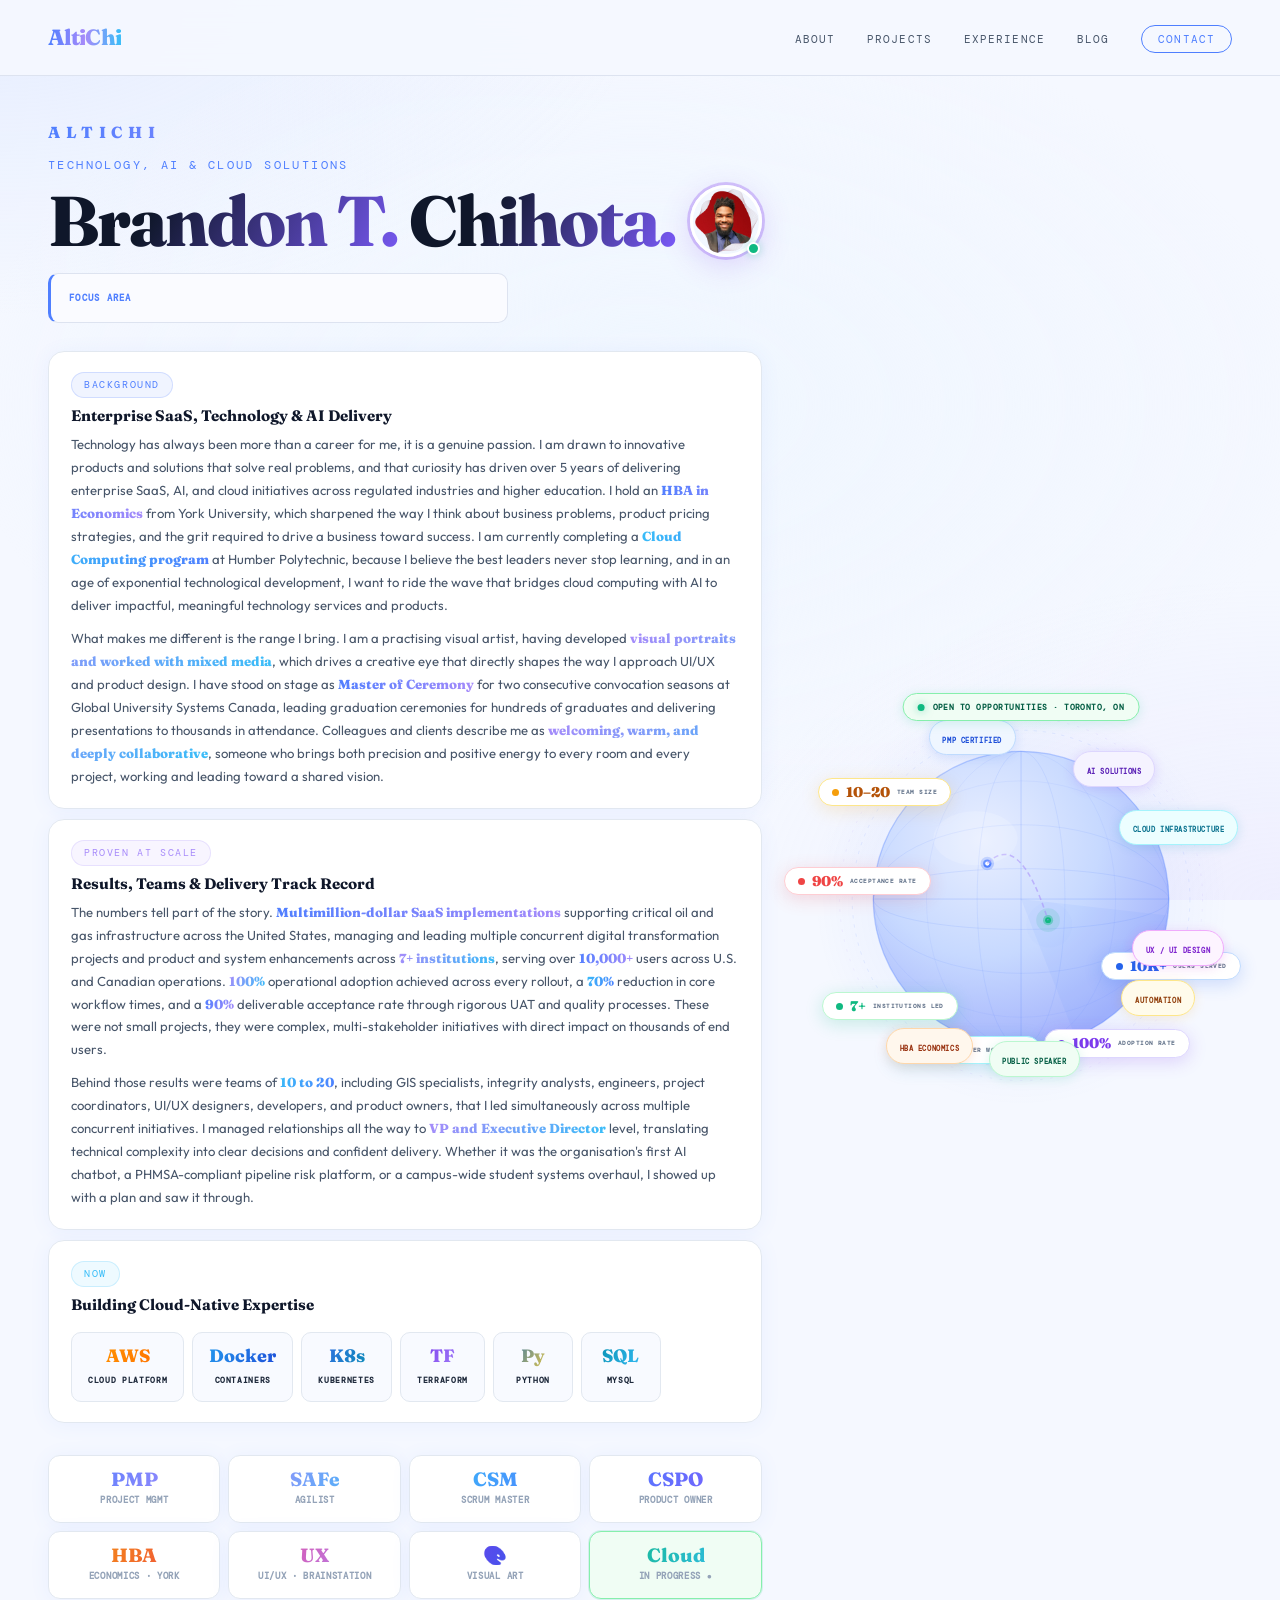
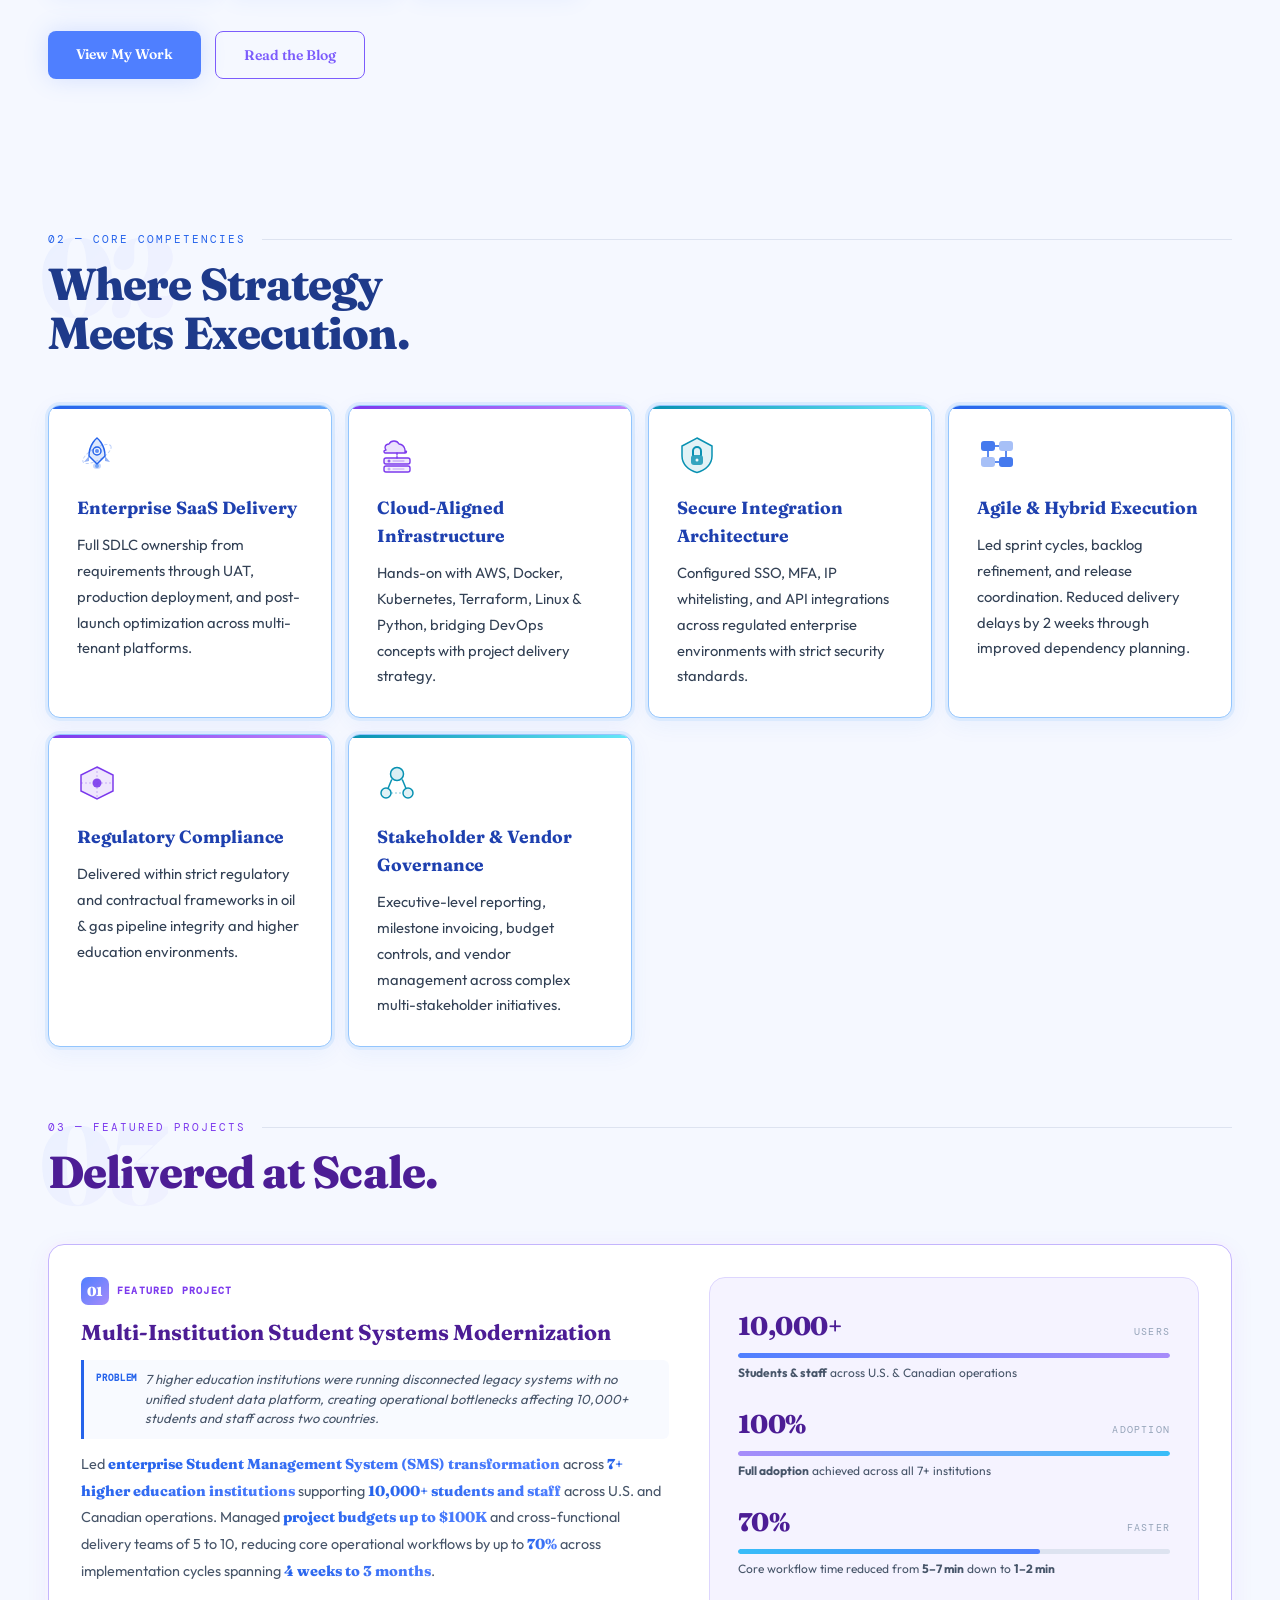
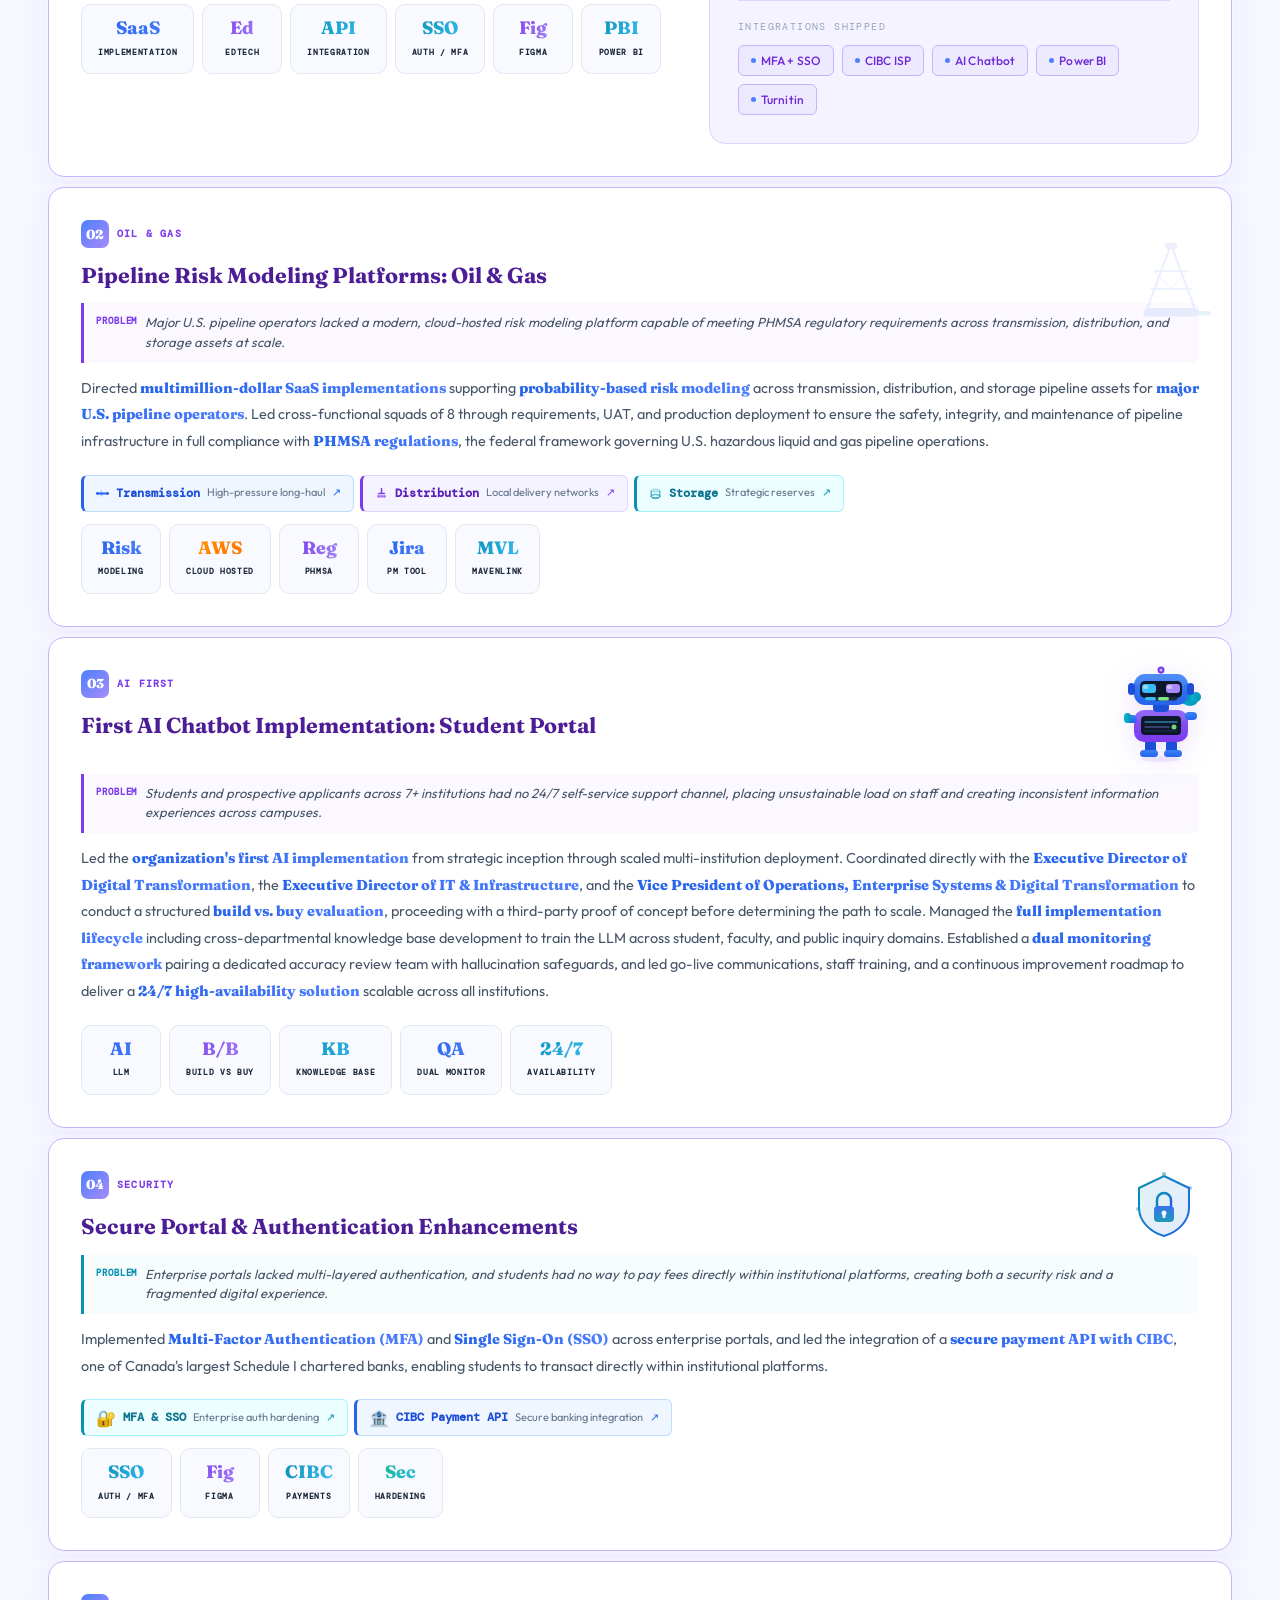
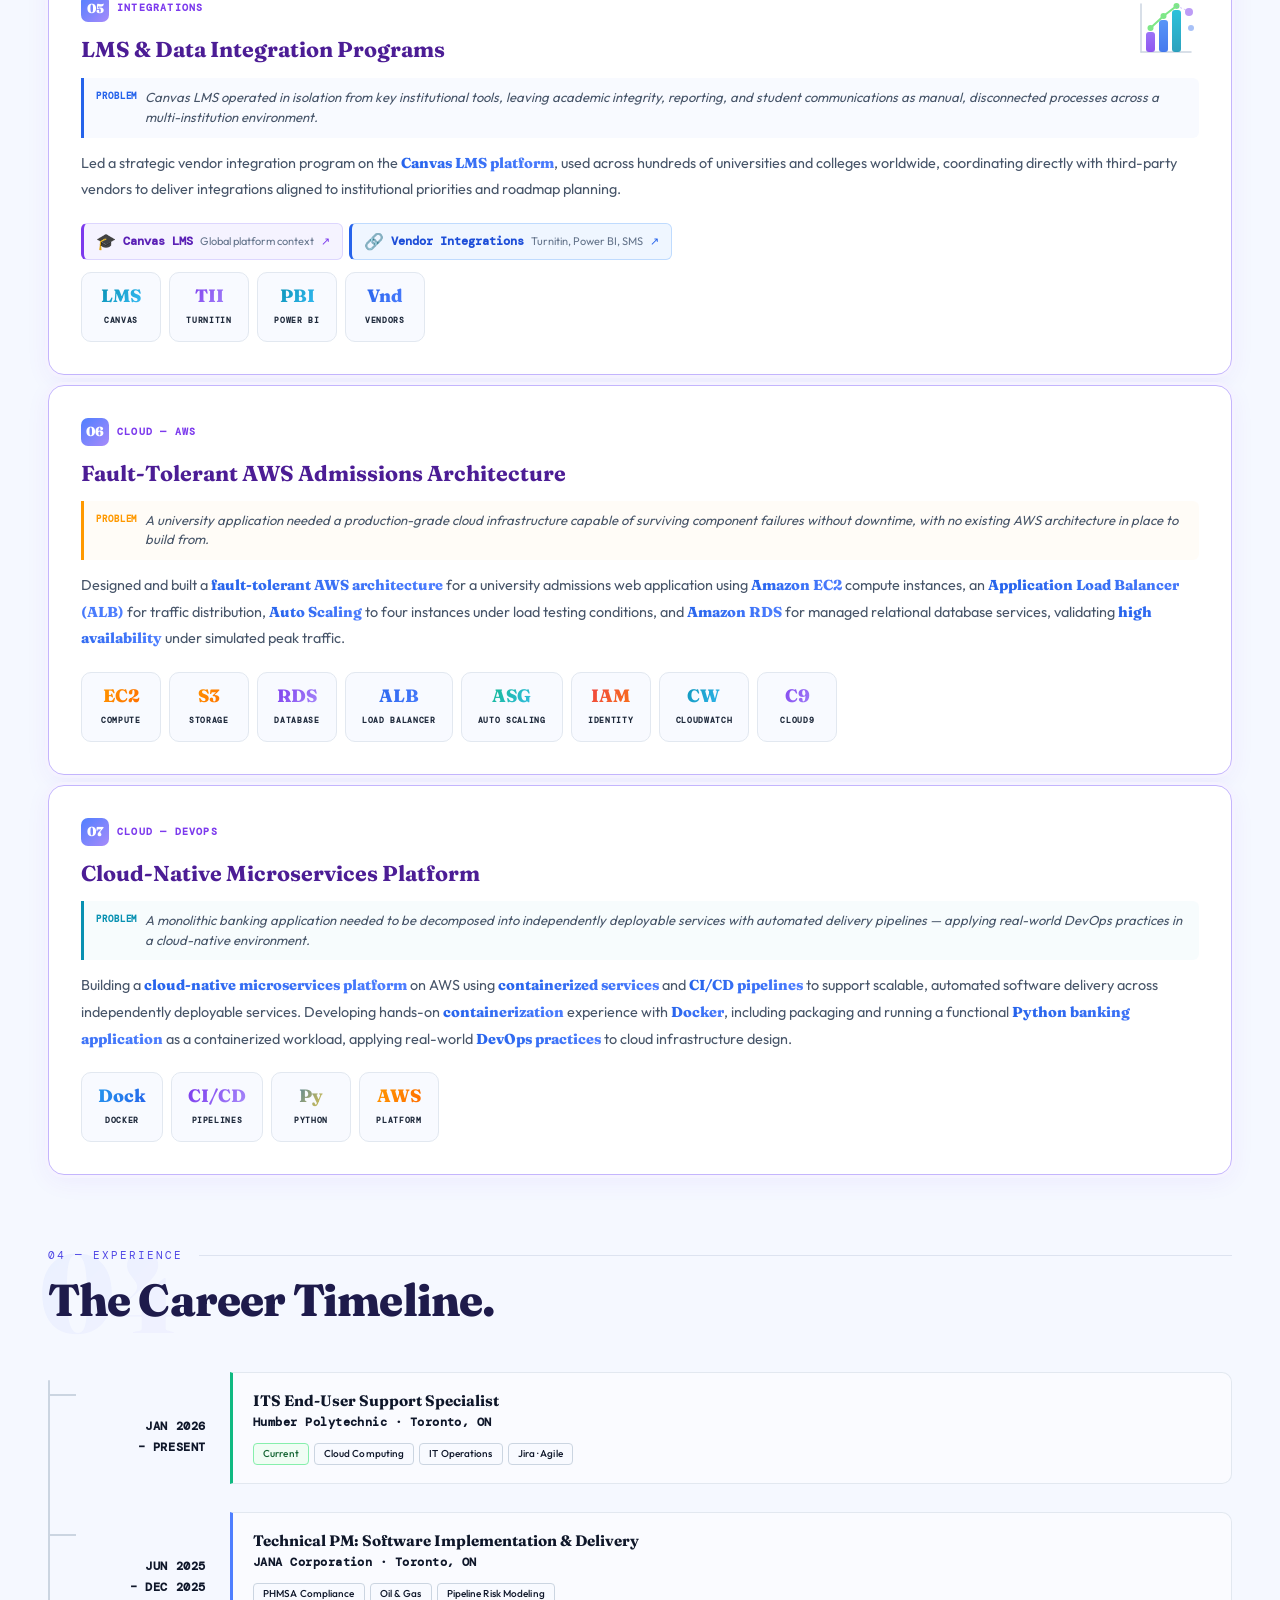
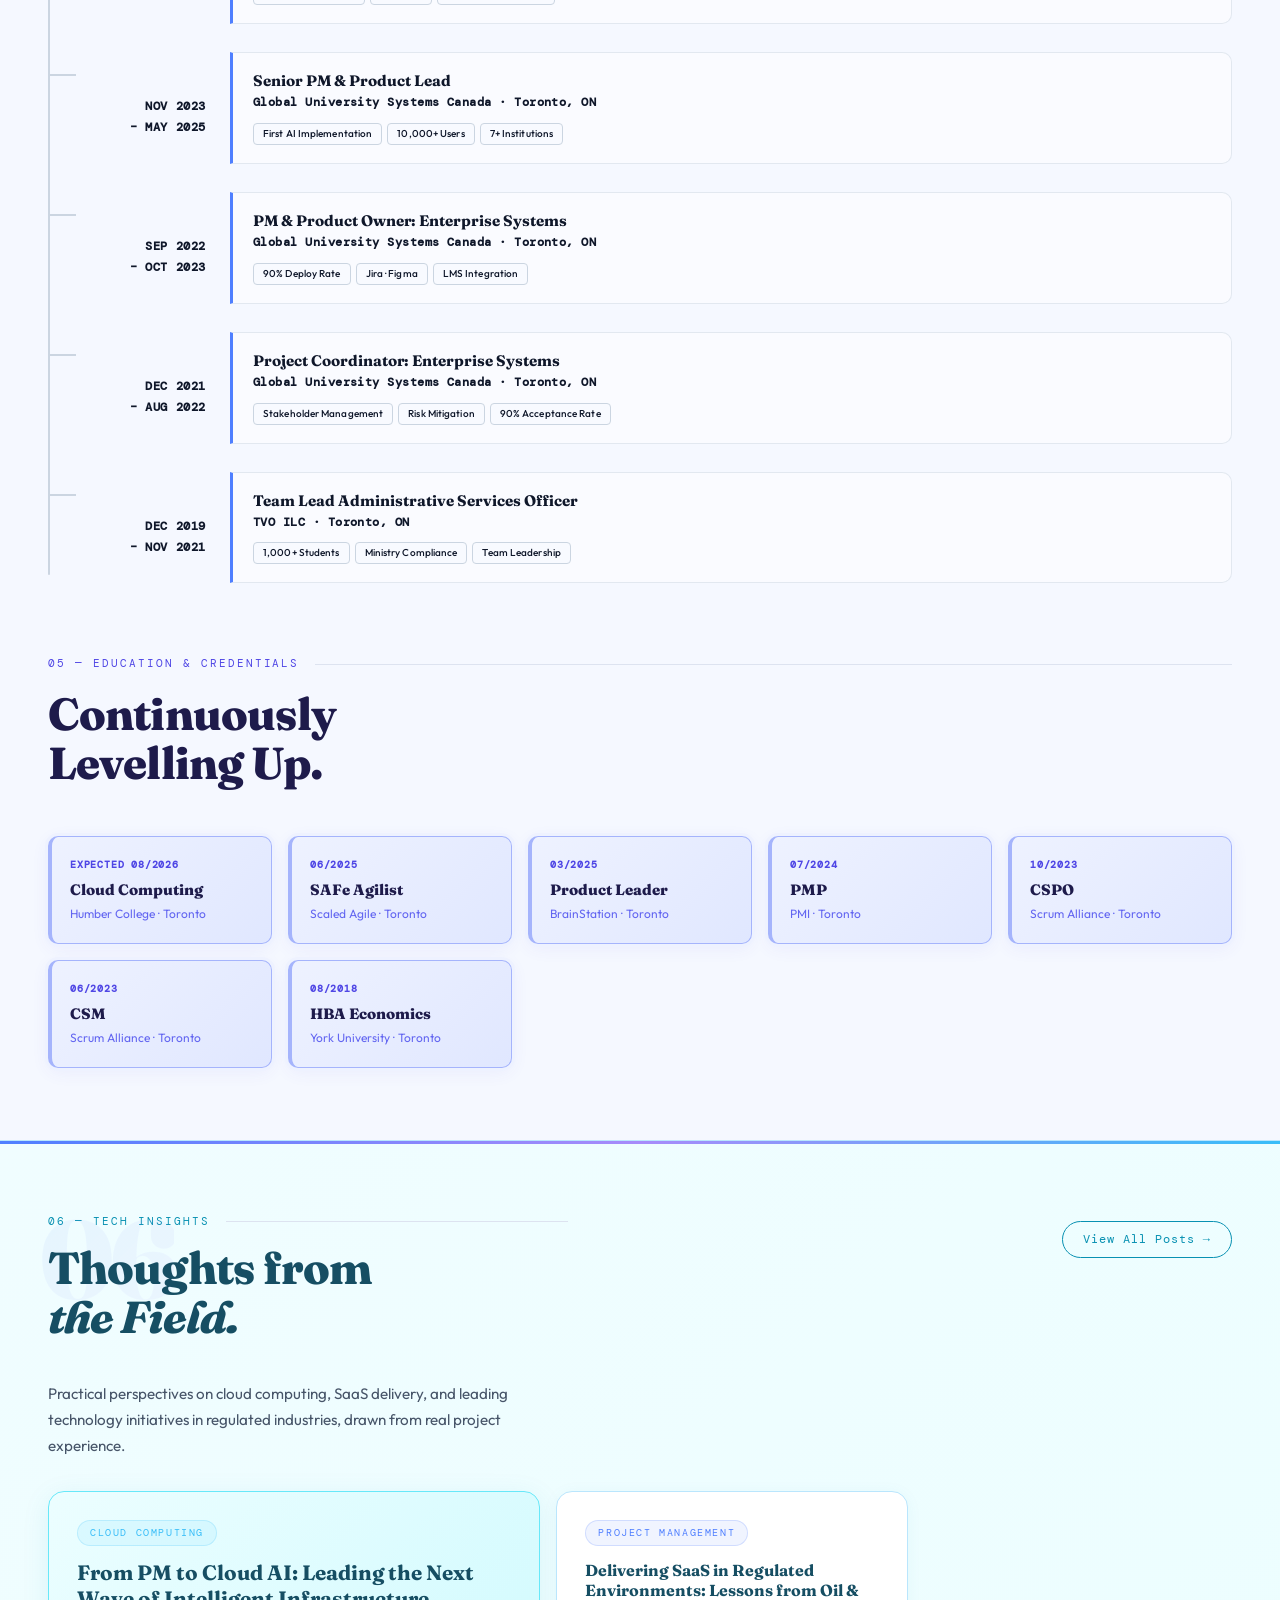
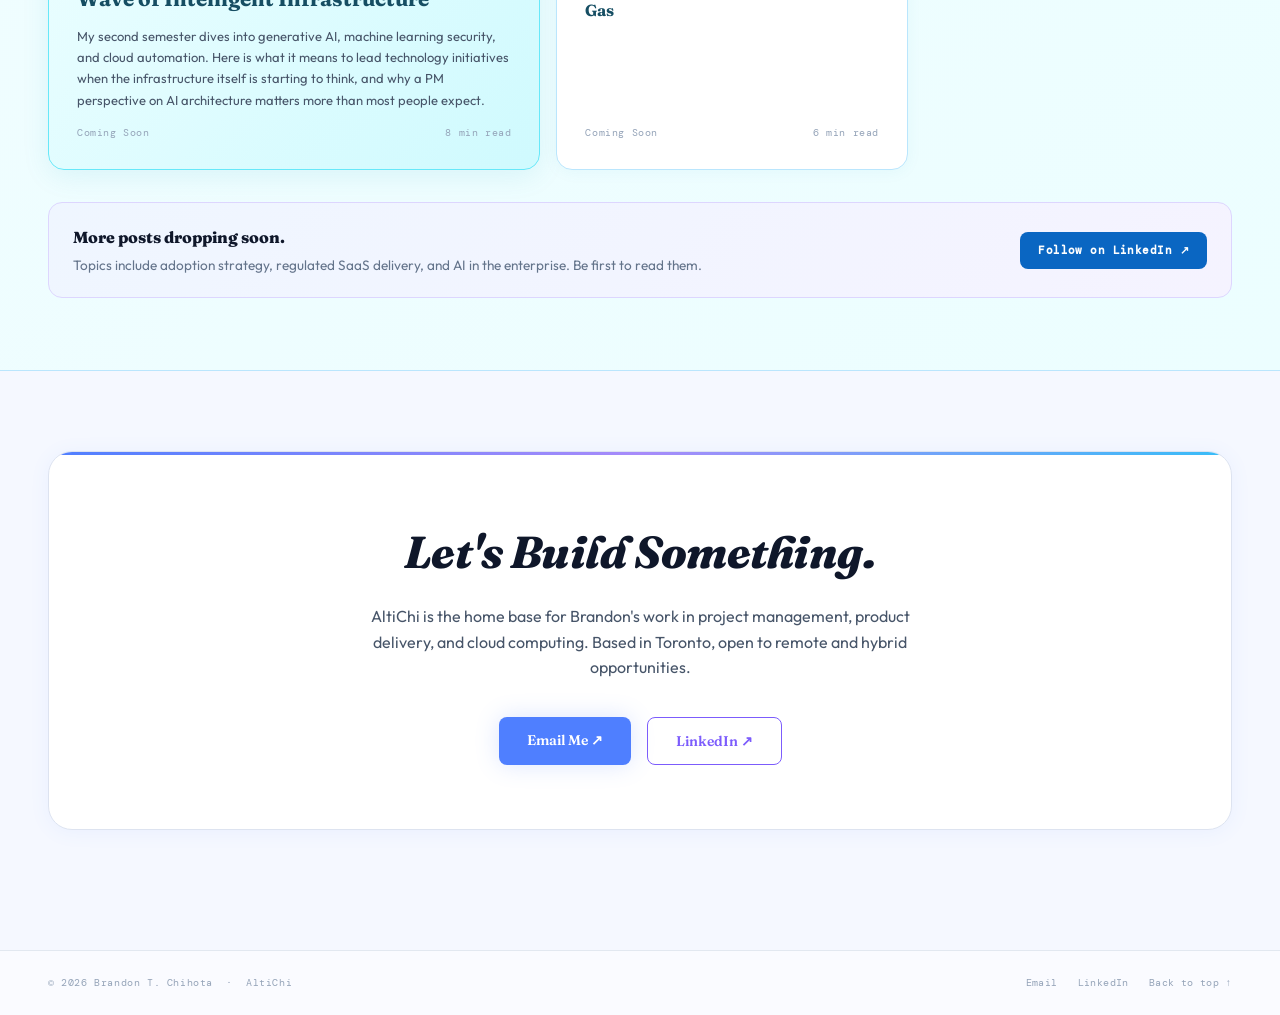
==== commit 7e549981: "responsive improvements, tablet breakpoint, aria labels" ====
--- a/altichi-site/index.html
+++ b/altichi-site/index.html
@@ -372,59 +372,99 @@
       .nav-hamburger { display: flex; }
     }
     @media (max-width: 600px) {
-      /* Consistent 20px horizontal padding across every section */
+      /* ── LAYOUT: Consistent 20px horizontal padding ── */
       .content-section { padding: 48px 20px !important; }
       .hero { padding: 88px 20px 48px !important; }
-      section { width: 100%; box-sizing: border-box; }
-
-      /* Typography */
-      .hero-bio { font-size: 1rem; }
-      .section-label { font-size: 10px; margin-bottom: 28px; }
-      .section-heading { font-size: clamp(1.8rem, 8vw, 2.4rem); }
-
-      /* Skills */
-      .skills-grid { grid-template-columns: 1fr; gap: 16px; }
-      .skill-card { padding: 20px 18px; }
-      .skill-icon svg { width: 40px; height: 40px; }
+      .contact-wrap { padding: 40px 20px 80px !important; }
+      section { width: 100%; box-sizing: border-box; overflow-x: hidden; }
+
+      /* ── TYPOGRAPHY ── */
+      .hero-name { font-size: clamp(2.2rem, 9vw, 3.5rem) !important; white-space: normal !important; }
+      .hero-brand { font-size: 0.75rem; letter-spacing: 0.2em; }
+      .section-heading { font-size: clamp(1.7rem, 7vw, 2.2rem) !important; }
+      .section-label { font-size: 10px; margin-bottom: 24px; }
+      .hero-bio { font-size: 0.95rem; }
+      .bio-blog-title { font-size: 0.95rem; }
+      .bio-blog-body { font-size: 0.82rem; line-height: 1.7; }
+      .bio-blog-card { padding: 16px; }
+
+      /* ── HERO SUBTITLE ── */
+      .hero-subtitle { font-size: 0.85rem; padding: 8px 12px; }
+
+      /* ── HERO CERTS ── */
+      .hero-certs-grid { grid-template-columns: repeat(2, 1fr) !important; gap: 6px; }
+
+      /* ── HERO BUTTONS ── */
+      .hero-btns { flex-direction: column; gap: 10px; }
+      .hero-btns .btn { width: 100%; text-align: center; padding: 14px 20px; font-size: 0.9rem; }
+
+      /* ── SKILLS ── */
+      .skills-grid { grid-template-columns: 1fr; gap: 14px; }
+      .skill-card { padding: 18px 16px; }
       .skill-title { font-size: 1rem; }
-      .skill-desc { font-size: 0.88rem; }
-
-      /* Projects */
-      .project-card { padding: 20px 18px; width: 100%; box-sizing: border-box; }
-      .project-title { font-size: 1.15rem; }
-      .project-desc { font-size: 0.88rem; }
+      .skill-desc { font-size: 0.87rem; }
+
+      /* ── PROJECTS ── */
+      .project-card { padding: 18px 16px; width: 100%; box-sizing: border-box; }
+      .project-title { font-size: 1.1rem; }
+      .project-desc { font-size: 0.87rem; }
+      .project-num { font-size: 9px; }
       .bio-tech-grid { gap: 6px; }
-
-      /* Metrics */
-      .metric-value { font-size: 1.8rem; }
-      .metric-title { font-size: 0.9rem; }
-      .metric-context { font-size: 0.82rem; }
-      .metric-row { gap: 12px; padding: 14px 0; }
-
-      /* Timeline */
+      .bio-tech-stat { padding: 10px 8px 12px; min-width: 60px; }
+      .bio-tech-stat-val { font-size: 1rem !important; }
+      .bio-tech-stat-label { font-size: 8px; }
+      .proj-metrics { gap: 12px; }
+      .proj-metric-val { font-size: 1.5rem; }
+
+      /* ── TIMELINE ── */
+      .roadmap-timeline { padding-left: 14px; }
+      .rt-station { grid-template-columns: 80px 1fr; gap: 10px; }
+      .rt-date { font-size: 10px; padding-top: 14px; }
       .rt-role { font-size: 0.88rem; }
       .rt-org { font-size: 10px; }
-      .roadmap-timeline { padding-left: 16px; }
-      .rt-station { grid-template-columns: 90px 1fr; gap: 12px; }
-
-      /* Bio cards */
-      .bio-blog-card { padding: 16px 16px; }
-      .bio-blog-title { font-size: 0.95rem; }
-      .bio-blog-body { font-size: 0.82rem; }
-
-      /* Contact */
-      .contact-wrap { padding: 40px 20px 80px !important; }
-
-      /* Footer */
-      footer { padding: 20px 20px !important; flex-direction: column; gap: 8px; }
-
-      /* Blog */
+      .rt-card { padding: 14px 16px; }
+      .rt-tag { font-size: 9px; padding: 2px 7px; }
+
+      /* ── METRICS SECTION ── */
+      .metric-value { font-size: 1.7rem; }
+      .metric-title { font-size: 0.88rem; }
+      .metric-context { font-size: 0.8rem; }
+      .metric-row { gap: 10px; padding: 12px 0; }
+      .metric-bar-wrap { display: none; }
+
+      /* ── BLOG ── */
+      .blog-grid { grid-template-columns: 1fr; gap: 14px; }
+      .blog-card { padding: 18px 16px; }
+      .blog-title { font-size: 1rem; }
+      .blog-excerpt { font-size: 0.85rem; }
+      .blog-bottom { grid-template-columns: 1fr; gap: 14px; }
+
+      /* ── CONTACT ── */
+      .contact-heading { font-size: clamp(1.5rem, 6vw, 2rem); }
+      .contact-sub { font-size: 0.88rem; }
+      .contact-links { flex-direction: column; gap: 10px; width: 100%; }
+      .contact-links .btn { width: 100%; text-align: center; }
+
+      /* ── FOOTER ── */
+      footer { padding: 20px !important; flex-direction: column; gap: 8px; align-items: flex-start; }
+
+      /* ── PREVENT OVERFLOW ── */
+      * { max-width: 100%; }
+      img, svg { max-width: 100%; height: auto; }
+      pre, code { white-space: pre-wrap; word-break: break-word; }
+    }
+
+    /* ── TABLET (601–900px) ── */
+    @media (min-width: 601px) and (max-width: 900px) {
+      .content-section { padding: 56px 32px !important; }
+      .hero { padding: 100px 32px 56px !important; }
+      .section-heading { font-size: clamp(2rem, 5vw, 2.8rem); }
+      .skills-grid { grid-template-columns: repeat(2, 1fr); }
       .blog-grid { grid-template-columns: 1fr; }
-      .blog-card { padding: 20px 18px; }
-
-      /* Prevent horizontal overflow */
-      img, svg { max-width: 100%; }
-      .hero-name { font-size: clamp(2.4rem, 10vw, 4rem) !important; white-space: normal !important; }
+      .hero-certs-grid { grid-template-columns: repeat(3, 1fr) !important; }
+      .rt-station { grid-template-columns: 100px 1fr; }
+      .contact-links { flex-direction: column; gap: 10px; }
+      .contact-links .btn { width: 100%; text-align: center; }
     }
 
     /* ── LAYOUT HELPERS ── */
@@ -1963,7 +2003,7 @@
           <!-- Pipeline Modal -->
           <div id="pipeline-modal" onclick="closePipelineModal()" style="display:none;position:fixed;inset:0;background:rgba(15,23,42,0.6);backdrop-filter:blur(4px);z-index:9999;align-items:center;justify-content:center;padding:24px;">
             <div id="pipeline-modal-inner" onclick="event.stopPropagation()" style="background:white;border-radius:16px;padding:28px;max-width:420px;width:100%;box-shadow:0 24px 64px rgba(0,0,0,0.2);position:relative;">
-              <button onclick="closePipelineModal()" style="position:absolute;top:16px;right:16px;background:none;border:none;font-size:18px;cursor:pointer;color:#94A3B8;">✕</button>
+              <button onclick="closePipelineModal()" aria-label="Close modal" style="position:absolute;top:16px;right:16px;background:none;border:none;font-size:18px;cursor:pointer;color:#94A3B8;">✕</button>
               <div id="pipeline-modal-content"></div>
             </div>
           </div>
@@ -2478,7 +2518,7 @@
           <div class="b-sub">New posts on cloud, delivery, and tech leadership — straight to your inbox. No spam, ever.</div>
           <div class="input-row">
             <input class="email-input" type="email" placeholder="your@email.com" autocomplete="email" />
-            <button class="btn-sub">Subscribe</button>
+            <button class="btn-sub" aria-label="Subscribe to newsletter">Subscribe</button>
           </div>
         </div>
         <!-- Login -->
@@ -2486,7 +2526,7 @@
           <div class="b-title">Reader Access</div>
           <div class="b-sub">Sign in to save posts, leave comments, and access member-only content.</div>
           <div class="login-row">
-            <button class="btn-login main">Sign In</button>
+            <button class="btn-login main" aria-label="Login">Sign In</button>
             <button class="btn-login">Create Account</button>
           </div>
           <div class="divider"><span>or continue with</span></div>
@@ -2494,7 +2534,7 @@
             <button class="btn-login">Google</button>
             <button class="btn-login">LinkedIn</button>
           </div>
-          <div class="login-note">By signing in you agree to the <a href="#">terms</a>. Your data stays private.</div>
+          <div class="login-note">By signing in you agree to the <a href="#" aria-label="Terms">terms</a>. Your data stays private.</div>
         </div>
       </div>
     </div>
@@ -2655,7 +2695,7 @@
 
   <div id="ac-modal-overlay" onclick="acCloseModal()" style="display:none;position:fixed;inset:0;background:rgba(15,23,42,0.55);backdrop-filter:blur(6px);z-index:99999;align-items:center;justify-content:center;padding:24px;">
     <div id="ac-modal-box" onclick="event.stopPropagation()" style="background:#fff;border-radius:16px;padding:32px 28px 28px;max-width:440px;width:100%;box-shadow:0 24px 64px rgba(0,0,0,0.18);position:relative;max-height:82vh;overflow-y:auto;">
-      <button onclick="acCloseModal()" style="position:absolute;top:14px;right:14px;width:32px;height:32px;border-radius:50%;background:#F1F5F9;border:none;font-size:16px;cursor:pointer;color:#64748B;display:flex;align-items:center;justify-content:center;" onmouseover="this.style.background='#E2E8F0'" onmouseout="this.style.background='#F1F5F9'">&#x2715;</button>
+      <button onclick="acCloseModal()" aria-label="Close modal" style="position:absolute;top:14px;right:14px;width:32px;height:32px;border-radius:50%;background:#F1F5F9;border:none;font-size:16px;cursor:pointer;color:#64748B;display:flex;align-items:center;justify-content:center;" onmouseover="this.style.background='#E2E8F0'" onmouseout="this.style.background='#F1F5F9'">&#x2715;</button>
       <div id="ac-modal-content"></div>
     </div>
   </div>
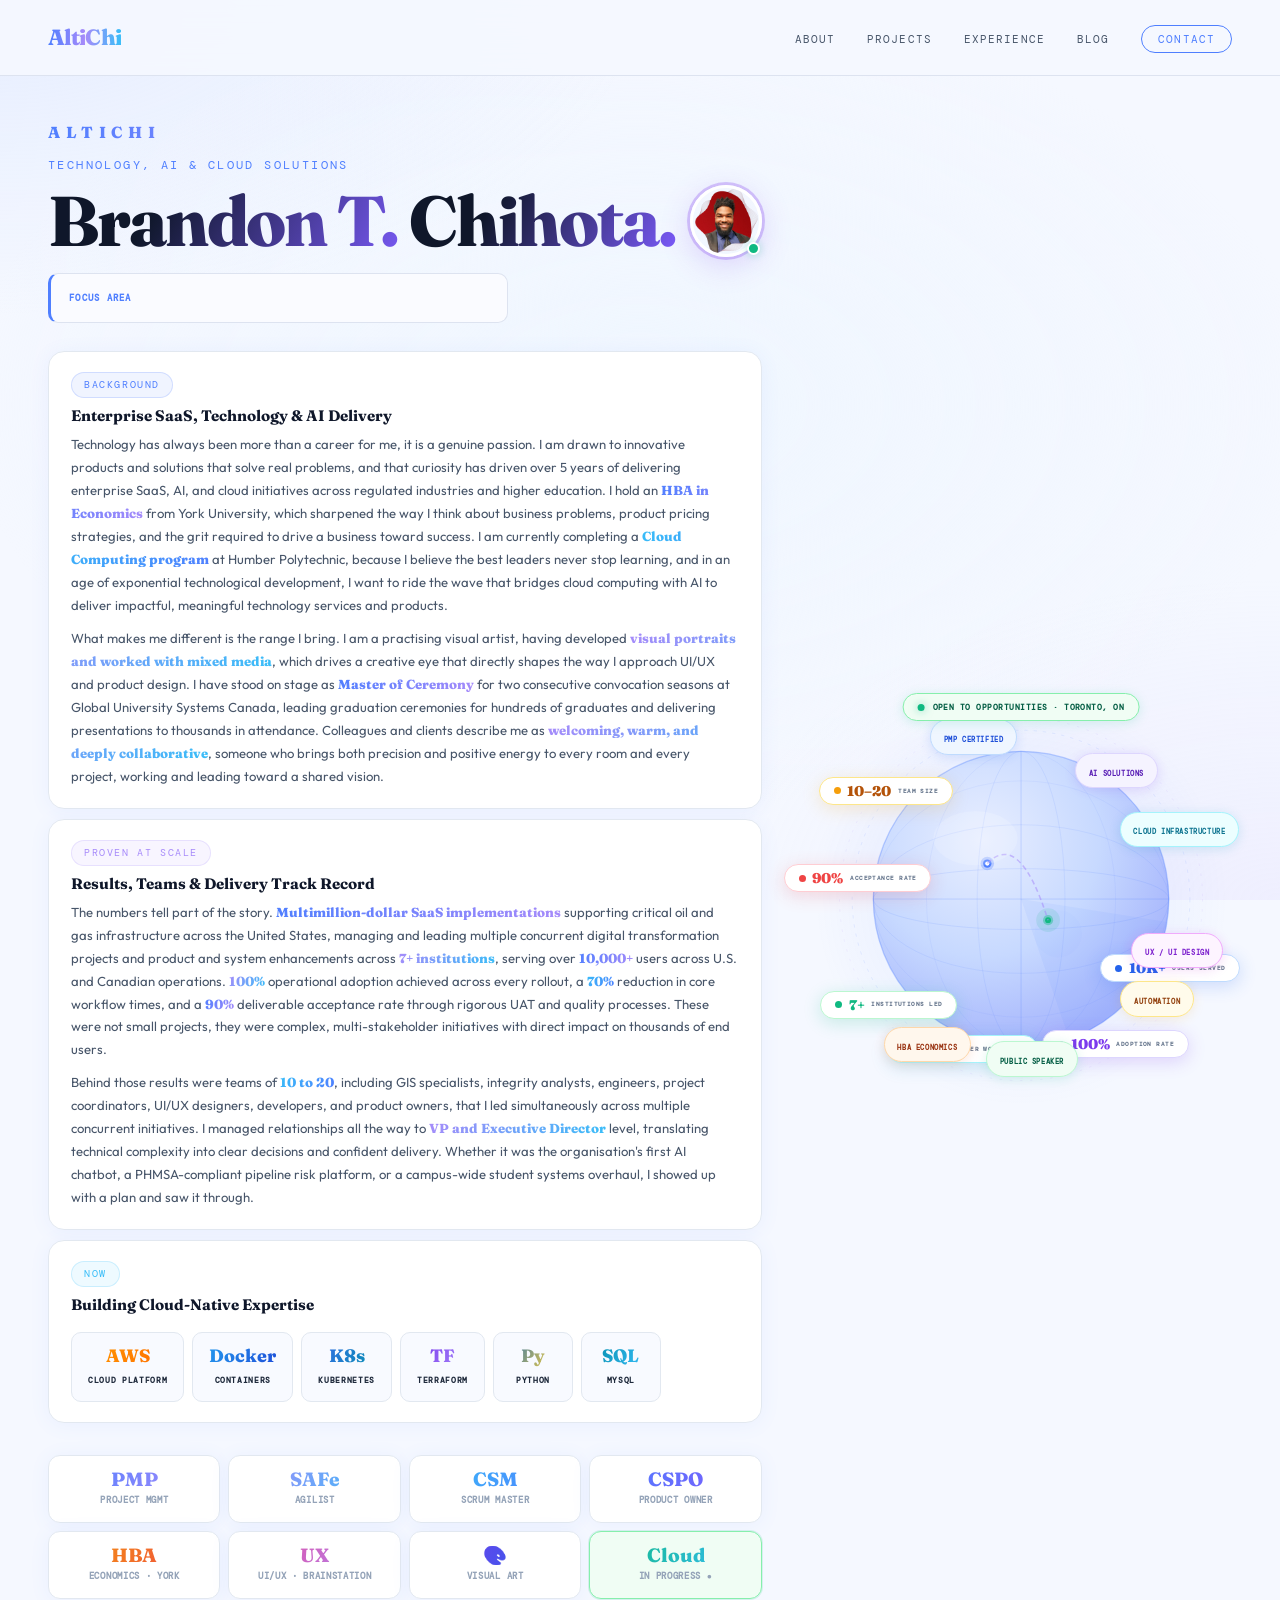
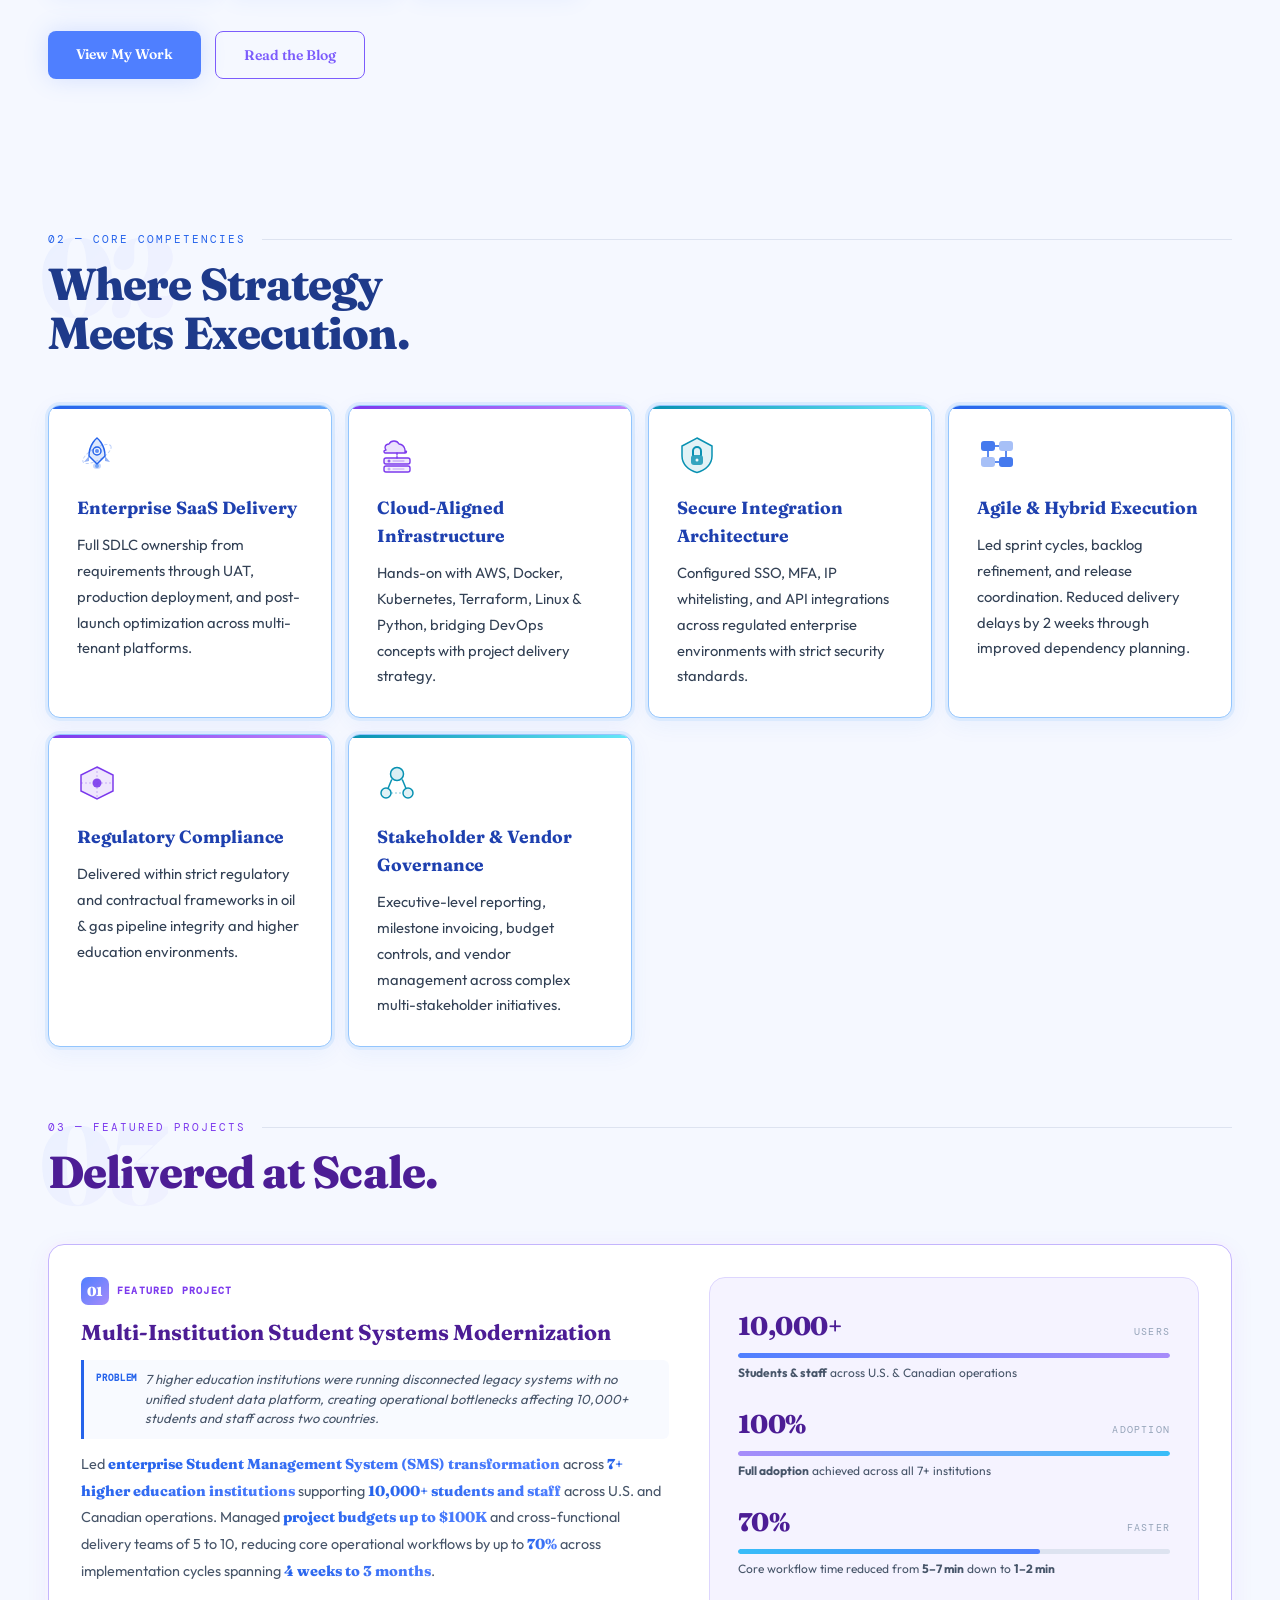
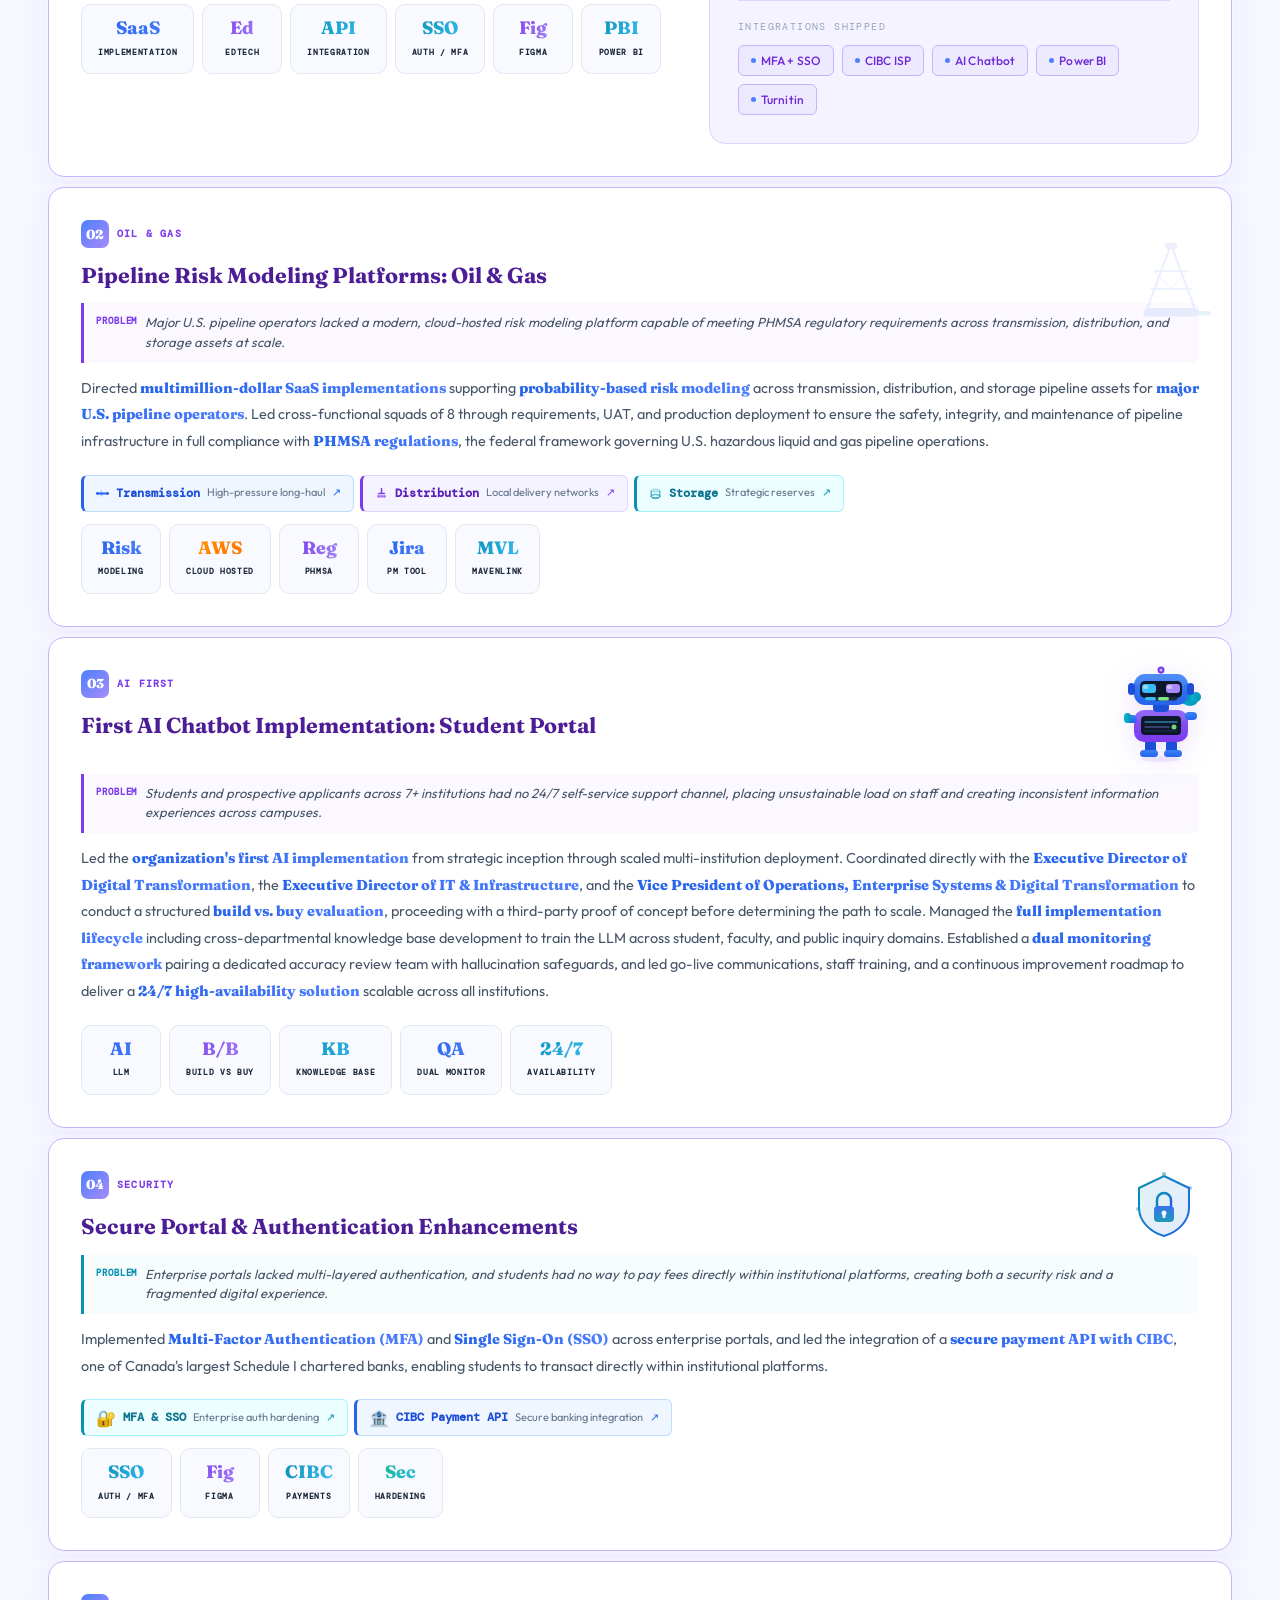
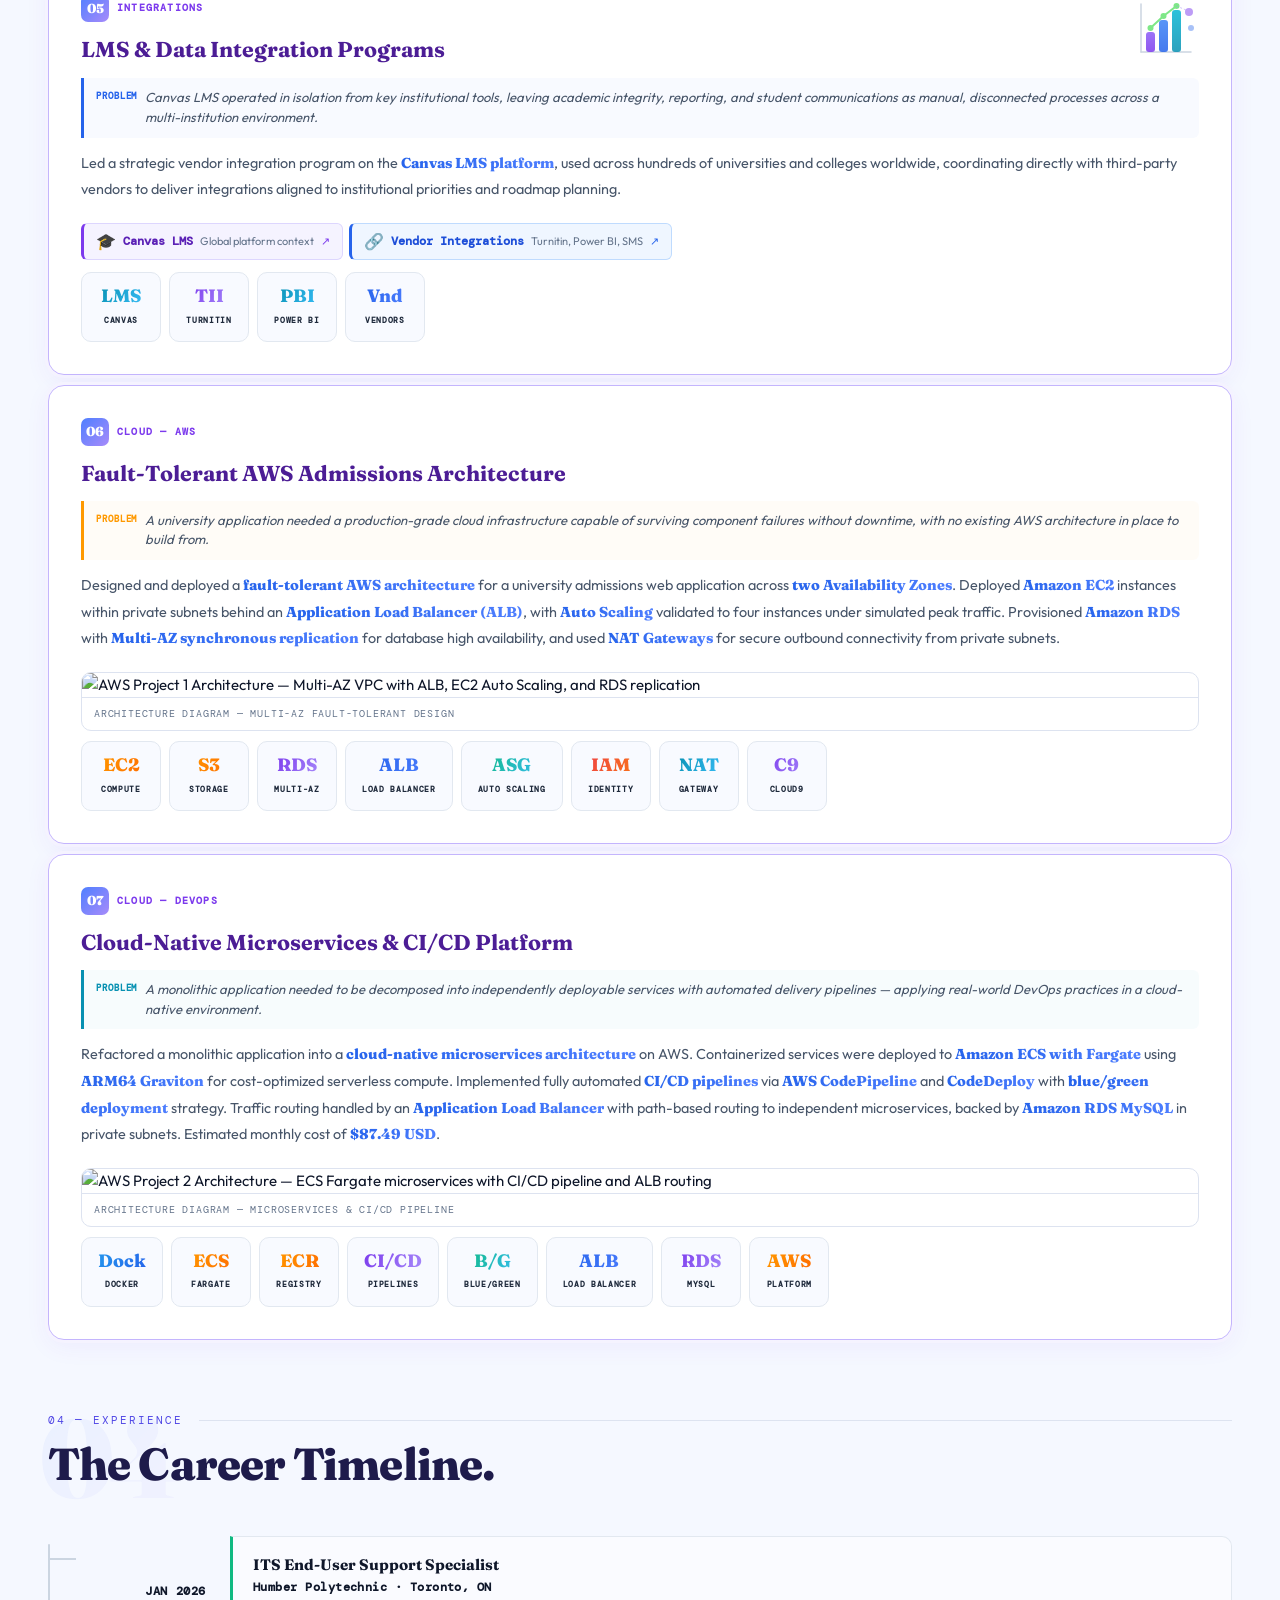
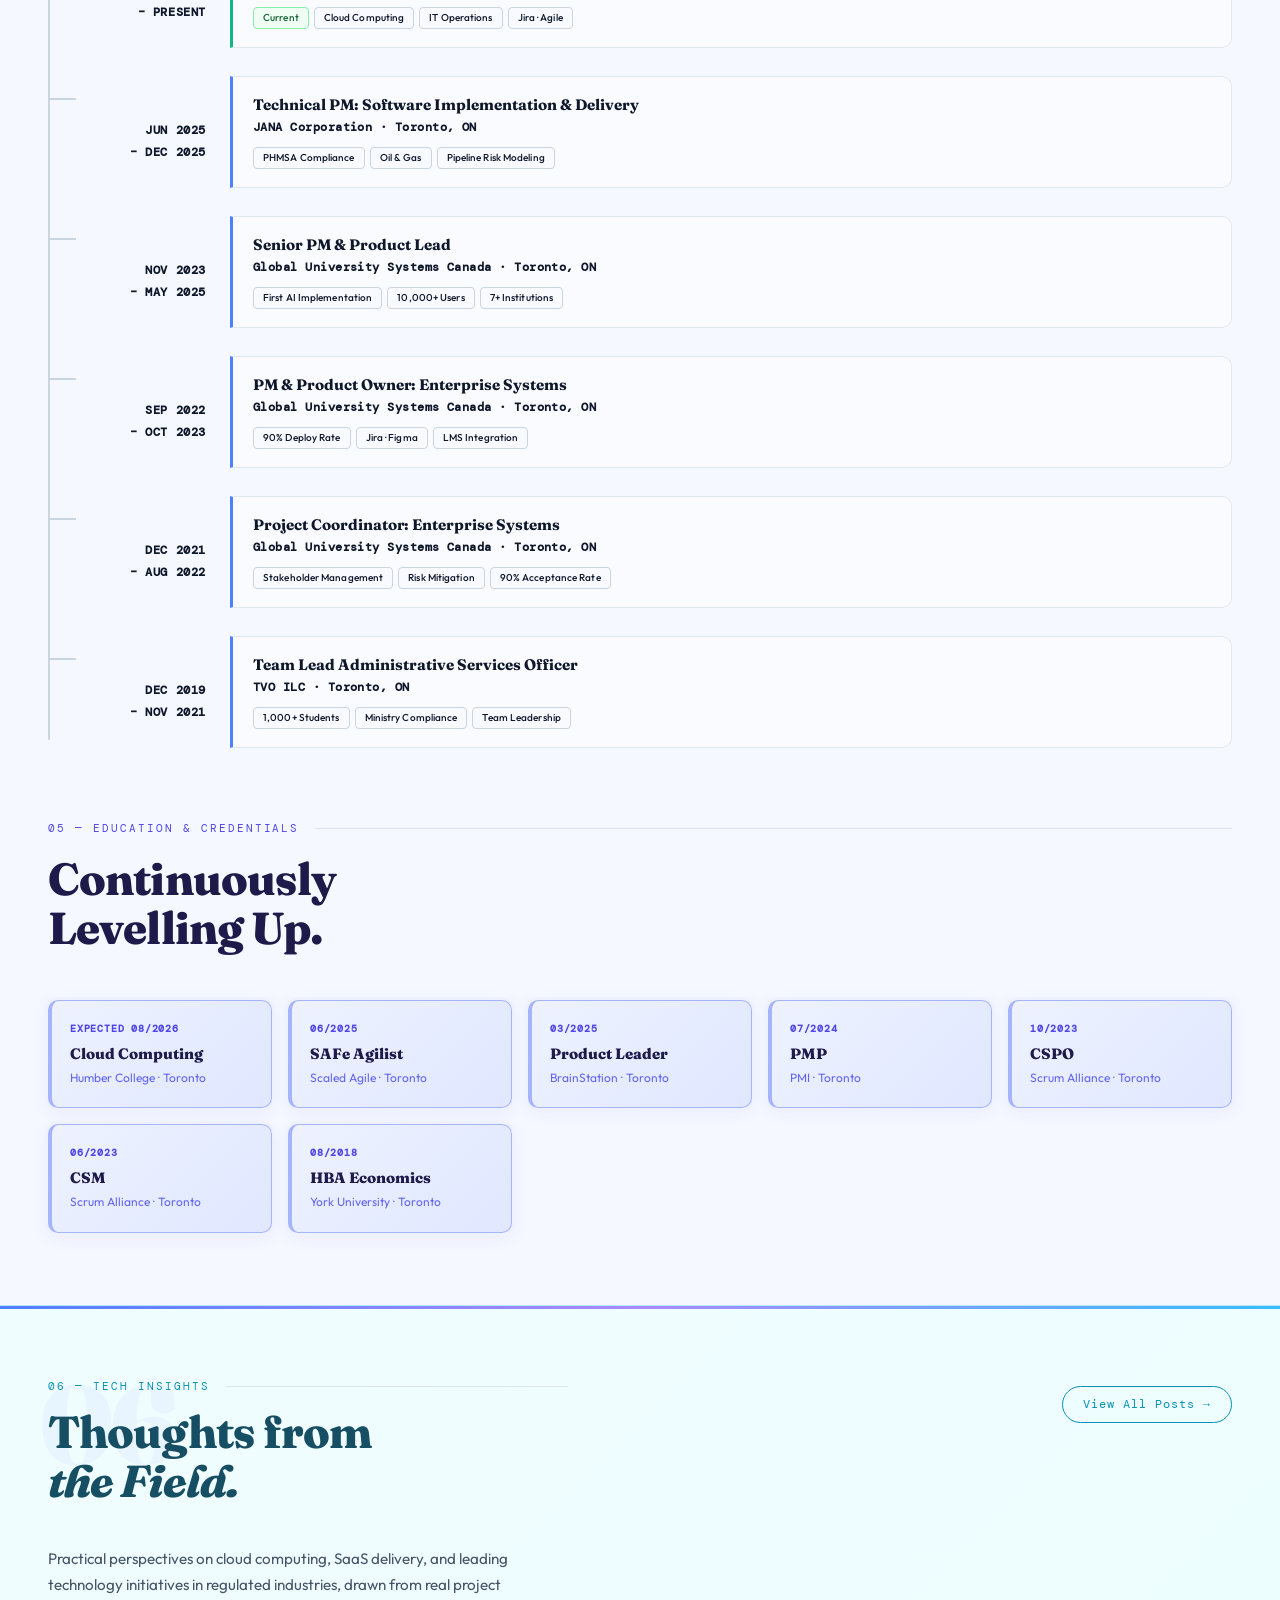
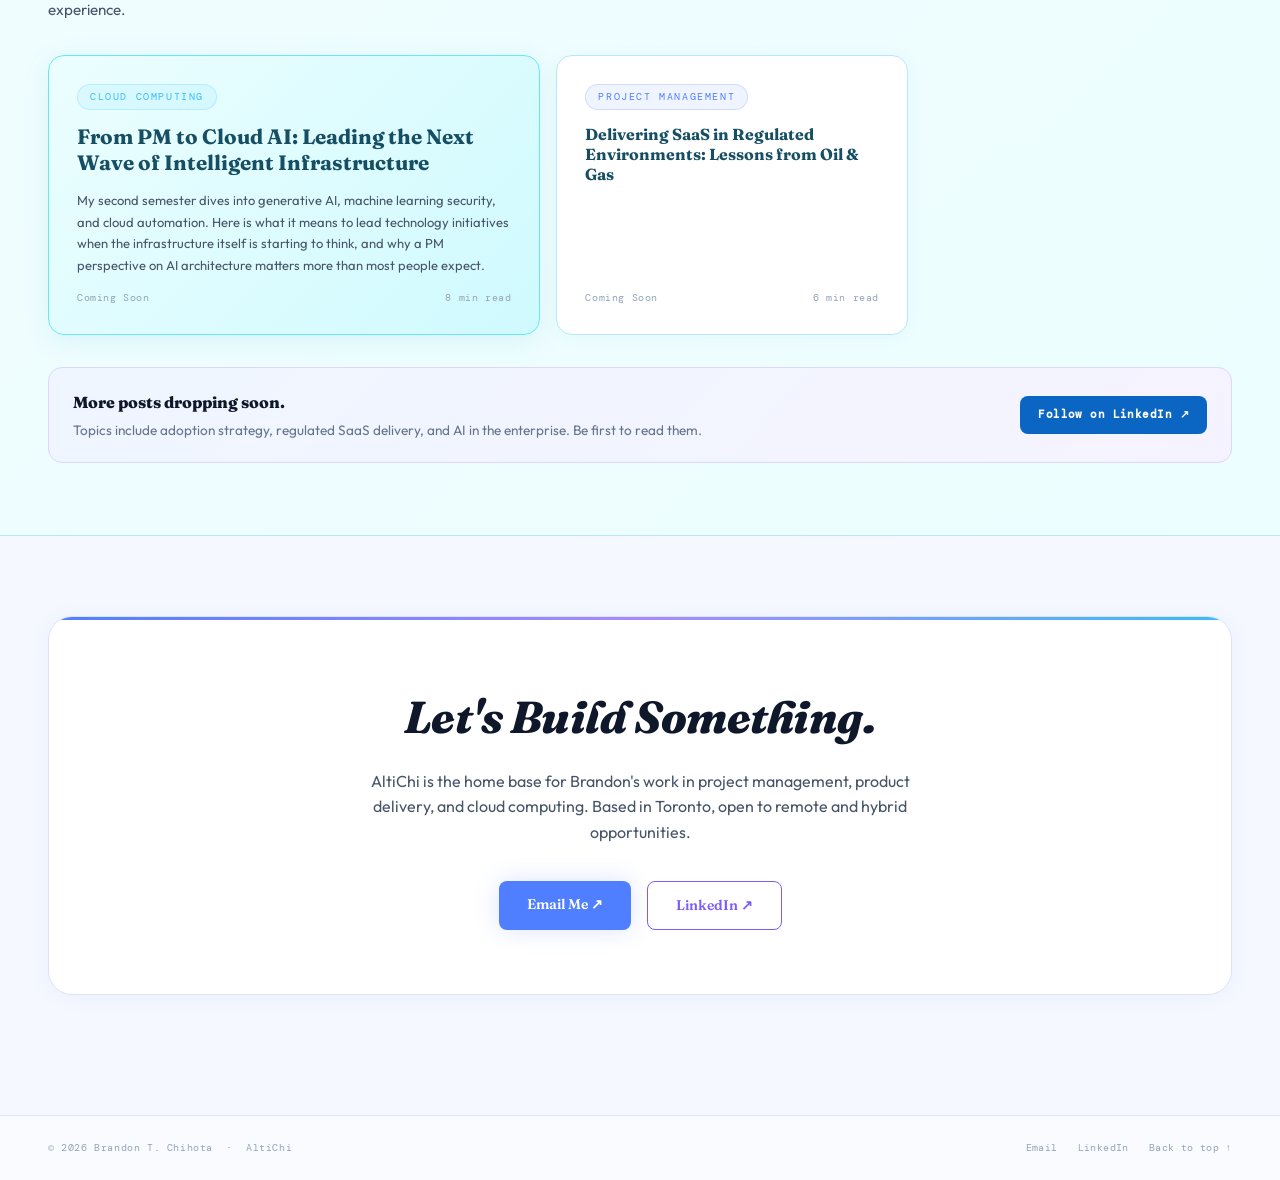
==== commit 9bc1fcd9: "feat: AWS diagrams, blog post, typography improvements, favicon" ====
--- a/altichi-site/index.html
+++ b/altichi-site/index.html
@@ -887,6 +887,14 @@
     .skill-icon svg { width: 52px; height: 52px; }
     .skill-title { font-family: var(--font-display); font-size: 1.1rem; font-weight: 700; margin-bottom: 10px; color: var(--text-primary); }
     .skill-desc { font-size: 0.92rem; color: var(--text-secondary); line-height: 1.75; }
+
+    /* ── ARCHITECTURE DIAGRAM ── */
+    .arch-diagram { margin: 18px 0 8px; border-radius: 10px; overflow: hidden; border: 1.5px solid var(--border); background: #F8FAFC; }
+    .arch-diagram img { width: 100%; height: auto; display: block; cursor: pointer; transition: transform 0.2s; }
+    .arch-diagram img:hover { transform: scale(1.015); }
+    .arch-diagram-label { font-family: var(--font-mono); font-size: 10px; letter-spacing: 0.08em; text-transform: uppercase; color: var(--text-muted); padding: 8px 12px; border-top: 1px solid var(--border); }
+    body.theme-light .arch-diagram { background: #fff; border-color: #DDE3F0; }
+    body.theme-light .arch-diagram-label { color: #64748B; }
 
     /* ── PROJECTS ── */
     .projects-grid { display: grid; grid-template-columns: 1fr; gap: 10px; margin-top: 48px; }
@@ -2252,8 +2260,11 @@
           <div class="project-num" data-n="06">Cloud — AWS</div>
           <div class="project-title">Fault-Tolerant AWS Admissions Architecture</div>
           <div style="display:flex;align-items:flex-start;gap:8px;margin-bottom:12px;padding:10px 12px;background:#FF990008;border-left:3px solid #FF9900;border-radius:0 6px 6px 0;"><span style="font-family:var(--font-mono);font-size:9px;font-weight:800;letter-spacing:0.1em;text-transform:uppercase;color:#FF9900;white-space:nowrap;padding-top:1px;">Problem</span><span style="font-size:0.82rem;color:#475569;line-height:1.5;font-style:italic;">A university application needed a production-grade cloud infrastructure capable of surviving component failures without downtime, with no existing AWS architecture in place to build from.</span></div>
-          <div class="project-desc">Designed and built a <span class="bio-stat-blue-only">fault-tolerant AWS architecture</span> for a university admissions web application using <span class="bio-stat-blue-only">Amazon EC2</span> compute instances, an <span class="bio-stat-blue-only">Application Load Balancer (ALB)</span> for traffic distribution, <span class="bio-stat-blue-only">Auto Scaling</span> to four instances under load testing conditions, and <span class="bio-stat-blue-only">Amazon RDS</span> for managed relational database services, validating <span class="bio-stat-blue-only">high availability</span> under simulated peak traffic.</div>
-          <!-- AWS service badges — elevated card style -->
+          <div class="project-desc">Designed and deployed a <span class="bio-stat-blue-only">fault-tolerant AWS architecture</span> for a university admissions web application across <span class="bio-stat-blue-only">two Availability Zones</span>. Deployed <span class="bio-stat-blue-only">Amazon EC2</span> instances within private subnets behind an <span class="bio-stat-blue-only">Application Load Balancer (ALB)</span>, with <span class="bio-stat-blue-only">Auto Scaling</span> validated to four instances under simulated peak traffic. Provisioned <span class="bio-stat-blue-only">Amazon RDS</span> with <span class="bio-stat-blue-only">Multi-AZ synchronous replication</span> for database high availability, and used <span class="bio-stat-blue-only">NAT Gateways</span> for secure outbound connectivity from private subnets.</div>
+          <div class="arch-diagram">
+            <img src="assets/aws-project1-diagram.png" alt="AWS Project 1 Architecture — Multi-AZ VPC with ALB, EC2 Auto Scaling, and RDS replication" loading="lazy"/>
+            <div class="arch-diagram-label">Architecture Diagram — Multi-AZ Fault-Tolerant Design</div>
+          </div>
           <div class="bio-tech-grid">
               <div class="bio-tech-stat">
                 <div class="bio-tech-stat-val" style="background:linear-gradient(120deg,#FF9900,#FF6B00);-webkit-background-clip:text;-webkit-text-fill-color:transparent;background-clip:text;">EC2</div>
@@ -2265,7 +2276,7 @@
               </div>
               <div class="bio-tech-stat">
                 <div class="bio-tech-stat-val" style="background:linear-gradient(120deg,#7C3AED,#A78BFA);-webkit-background-clip:text;-webkit-text-fill-color:transparent;background-clip:text;">RDS</div>
-                <div class="bio-tech-stat-label">Database</div>
+                <div class="bio-tech-stat-label">Multi-AZ</div>
               </div>
               <div class="bio-tech-stat">
                 <div class="bio-tech-stat-val" style="background:linear-gradient(120deg,#2563EB,#4F7FFF);-webkit-background-clip:text;-webkit-text-fill-color:transparent;background-clip:text;">ALB</div>
@@ -2280,8 +2291,8 @@
                 <div class="bio-tech-stat-label">Identity</div>
               </div>
               <div class="bio-tech-stat">
-                <div class="bio-tech-stat-val" style="background:linear-gradient(120deg,#0891B2,#38BDF8);-webkit-background-clip:text;-webkit-text-fill-color:transparent;background-clip:text;">CW</div>
-                <div class="bio-tech-stat-label">CloudWatch</div>
+                <div class="bio-tech-stat-val" style="background:linear-gradient(120deg,#0891B2,#38BDF8);-webkit-background-clip:text;-webkit-text-fill-color:transparent;background-clip:text;">NAT</div>
+                <div class="bio-tech-stat-label">Gateway</div>
               </div>
               <div class="bio-tech-stat">
                 <div class="bio-tech-stat-val" style="background:linear-gradient(120deg,#7C3AED,#A78BFA);-webkit-background-clip:text;-webkit-text-fill-color:transparent;background-clip:text;">C9</div>
@@ -2293,22 +2304,41 @@
         <!-- 07 CLOUD -->
         <div class="project-card">
           <div class="project-num" data-n="07">Cloud — DevOps</div>
-          <div class="project-title">Cloud-Native Microservices Platform</div>
-          <div style="display:flex;align-items:flex-start;gap:8px;margin-bottom:12px;padding:10px 12px;background:#0891B208;border-left:3px solid #0891B2;border-radius:0 6px 6px 0;"><span style="font-family:var(--font-mono);font-size:9px;font-weight:800;letter-spacing:0.1em;text-transform:uppercase;color:#0891B2;white-space:nowrap;padding-top:1px;">Problem</span><span style="font-size:0.82rem;color:#475569;line-height:1.5;font-style:italic;">A monolithic banking application needed to be decomposed into independently deployable services with automated delivery pipelines — applying real-world DevOps practices in a cloud-native environment.</span></div>
-          <div class="project-desc">Building a <span class="bio-stat-blue-only">cloud-native microservices platform</span> on AWS using <span class="bio-stat-blue-only">containerized services</span> and <span class="bio-stat-blue-only">CI/CD pipelines</span> to support scalable, automated software delivery across independently deployable services. Developing hands-on <span class="bio-stat-blue-only">containerization</span> experience with <span class="bio-stat-blue-only">Docker</span>, including packaging and running a functional <span class="bio-stat-blue-only">Python banking application</span> as a containerized workload, applying real-world <span class="bio-stat-blue-only">DevOps practices</span> to cloud infrastructure design.</div>
-          <!-- Service icon badges — elevated -->
+          <div class="project-title">Cloud-Native Microservices & CI/CD Platform</div>
+          <div style="display:flex;align-items:flex-start;gap:8px;margin-bottom:12px;padding:10px 12px;background:#0891B208;border-left:3px solid #0891B2;border-radius:0 6px 6px 0;"><span style="font-family:var(--font-mono);font-size:9px;font-weight:800;letter-spacing:0.1em;text-transform:uppercase;color:#0891B2;white-space:nowrap;padding-top:1px;">Problem</span><span style="font-size:0.82rem;color:#475569;line-height:1.5;font-style:italic;">A monolithic application needed to be decomposed into independently deployable services with automated delivery pipelines — applying real-world DevOps practices in a cloud-native environment.</span></div>
+          <div class="project-desc">Refactored a monolithic application into a <span class="bio-stat-blue-only">cloud-native microservices architecture</span> on AWS. Containerized services were deployed to <span class="bio-stat-blue-only">Amazon ECS with Fargate</span> using <span class="bio-stat-blue-only">ARM64 Graviton</span> for cost-optimized serverless compute. Implemented fully automated <span class="bio-stat-blue-only">CI/CD pipelines</span> via <span class="bio-stat-blue-only">AWS CodePipeline</span> and <span class="bio-stat-blue-only">CodeDeploy</span> with <span class="bio-stat-blue-only">blue/green deployment</span> strategy. Traffic routing handled by an <span class="bio-stat-blue-only">Application Load Balancer</span> with path-based routing to independent microservices, backed by <span class="bio-stat-blue-only">Amazon RDS MySQL</span> in private subnets. Estimated monthly cost of <span class="bio-stat-blue-only">$87.49 USD</span>.</div>
+          <div class="arch-diagram">
+            <img src="assets/aws-project2-diagram.png" alt="AWS Project 2 Architecture — ECS Fargate microservices with CI/CD pipeline and ALB routing" loading="lazy"/>
+            <div class="arch-diagram-label">Architecture Diagram — Microservices & CI/CD Pipeline</div>
+          </div>
           <div class="bio-tech-grid">
               <div class="bio-tech-stat">
                 <div class="bio-tech-stat-val" style="background:linear-gradient(120deg,#2496ED,#2563EB);-webkit-background-clip:text;-webkit-text-fill-color:transparent;background-clip:text;">Dock</div>
                 <div class="bio-tech-stat-label">Docker</div>
               </div>
               <div class="bio-tech-stat">
+                <div class="bio-tech-stat-val" style="background:linear-gradient(120deg,#FF9900,#FF6B00);-webkit-background-clip:text;-webkit-text-fill-color:transparent;background-clip:text;">ECS</div>
+                <div class="bio-tech-stat-label">Fargate</div>
+              </div>
+              <div class="bio-tech-stat">
+                <div class="bio-tech-stat-val" style="background:linear-gradient(120deg,#FF9900,#FF6B00);-webkit-background-clip:text;-webkit-text-fill-color:transparent;background-clip:text;">ECR</div>
+                <div class="bio-tech-stat-label">Registry</div>
+              </div>
+              <div class="bio-tech-stat">
                 <div class="bio-tech-stat-val" style="background:linear-gradient(120deg,#7C3AED,#A78BFA);-webkit-background-clip:text;-webkit-text-fill-color:transparent;background-clip:text;">CI/CD</div>
                 <div class="bio-tech-stat-label">Pipelines</div>
               </div>
               <div class="bio-tech-stat">
-                <div class="bio-tech-stat-val" style="background:linear-gradient(120deg,#3776AB,#FFD43B);-webkit-background-clip:text;-webkit-text-fill-color:transparent;background-clip:text;">Py</div>
-                <div class="bio-tech-stat-label">Python</div>
+                <div class="bio-tech-stat-val" style="background:linear-gradient(120deg,#10B981,#38BDF8);-webkit-background-clip:text;-webkit-text-fill-color:transparent;background-clip:text;">B/G</div>
+                <div class="bio-tech-stat-label">Blue/Green</div>
+              </div>
+              <div class="bio-tech-stat">
+                <div class="bio-tech-stat-val" style="background:linear-gradient(120deg,#2563EB,#4F7FFF);-webkit-background-clip:text;-webkit-text-fill-color:transparent;background-clip:text;">ALB</div>
+                <div class="bio-tech-stat-label">Load Balancer</div>
+              </div>
+              <div class="bio-tech-stat">
+                <div class="bio-tech-stat-val" style="background:linear-gradient(120deg,#7C3AED,#A78BFA);-webkit-background-clip:text;-webkit-text-fill-color:transparent;background-clip:text;">RDS</div>
+                <div class="bio-tech-stat-label">MySQL</div>
               </div>
               <div class="bio-tech-stat">
                 <div class="bio-tech-stat-val" style="background:linear-gradient(120deg,#FF9900,#FF6B00);-webkit-background-clip:text;-webkit-text-fill-color:transparent;background-clip:text;">AWS</div>
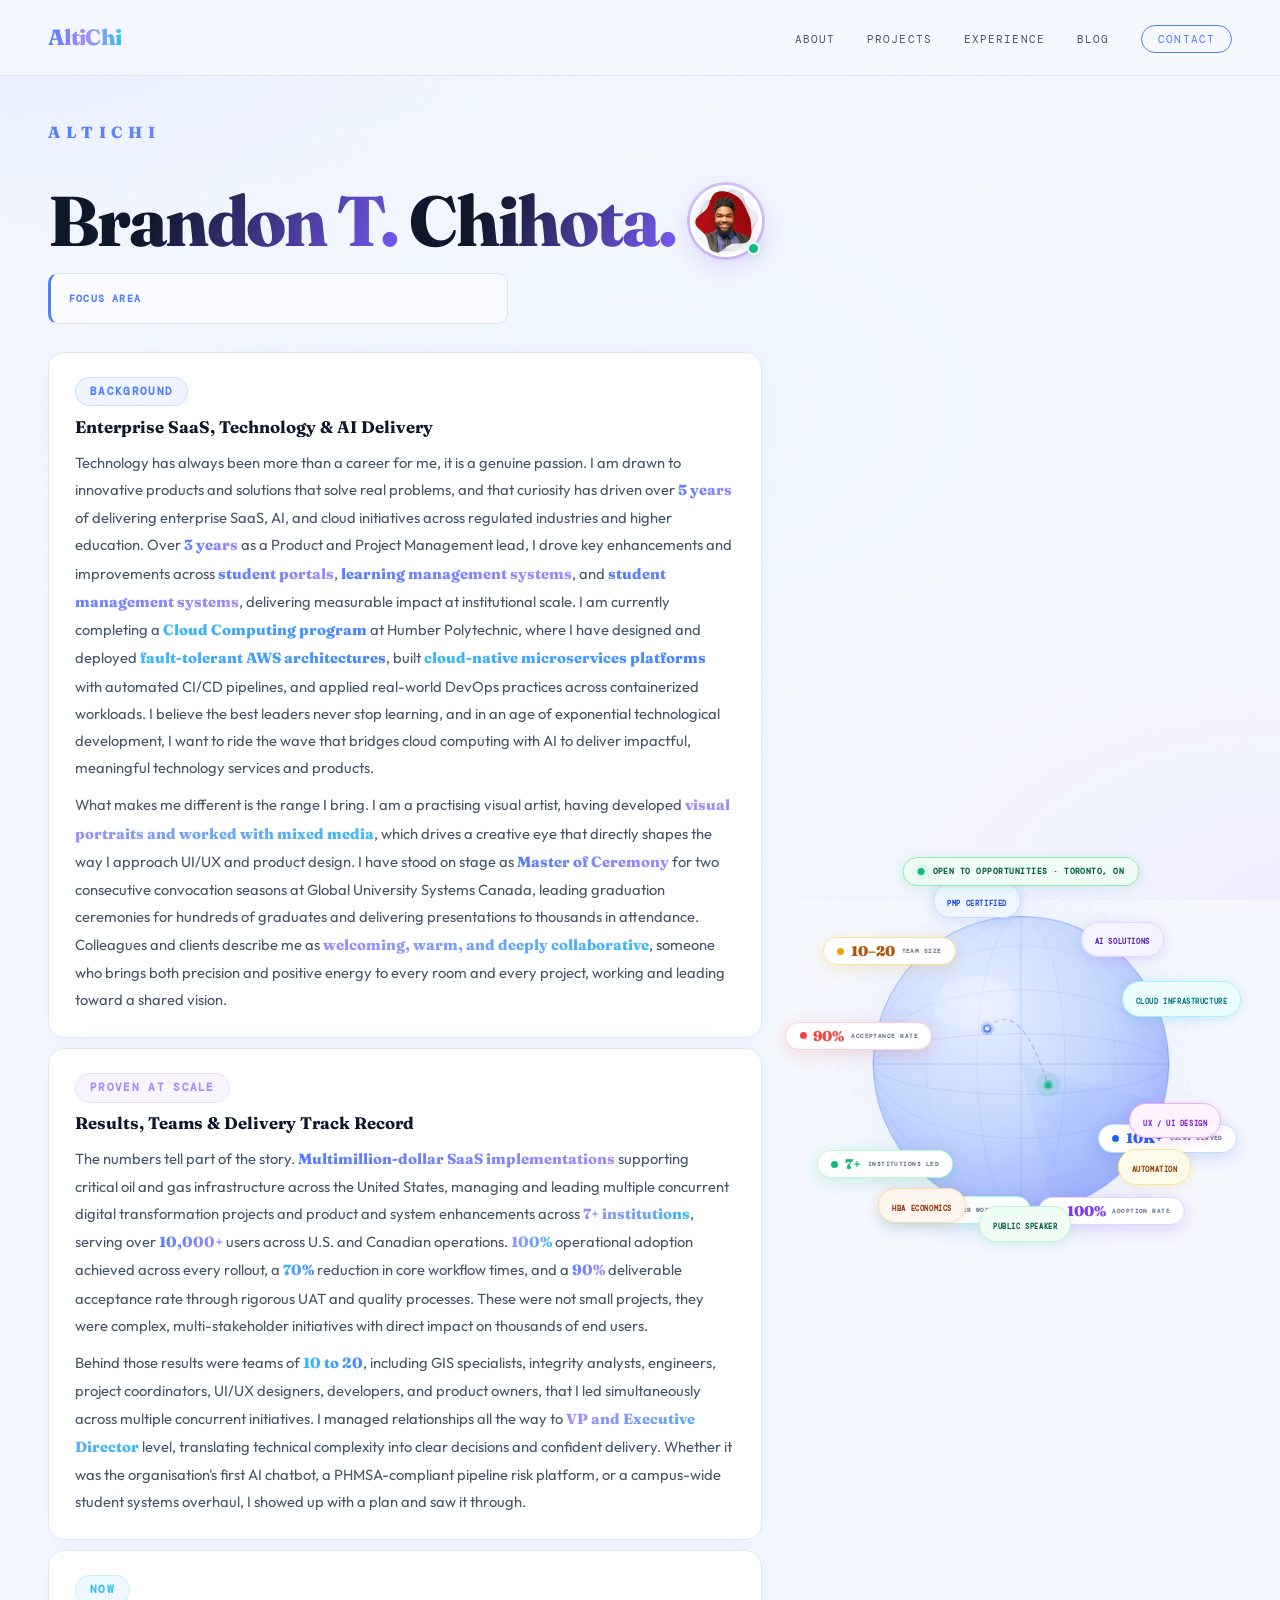
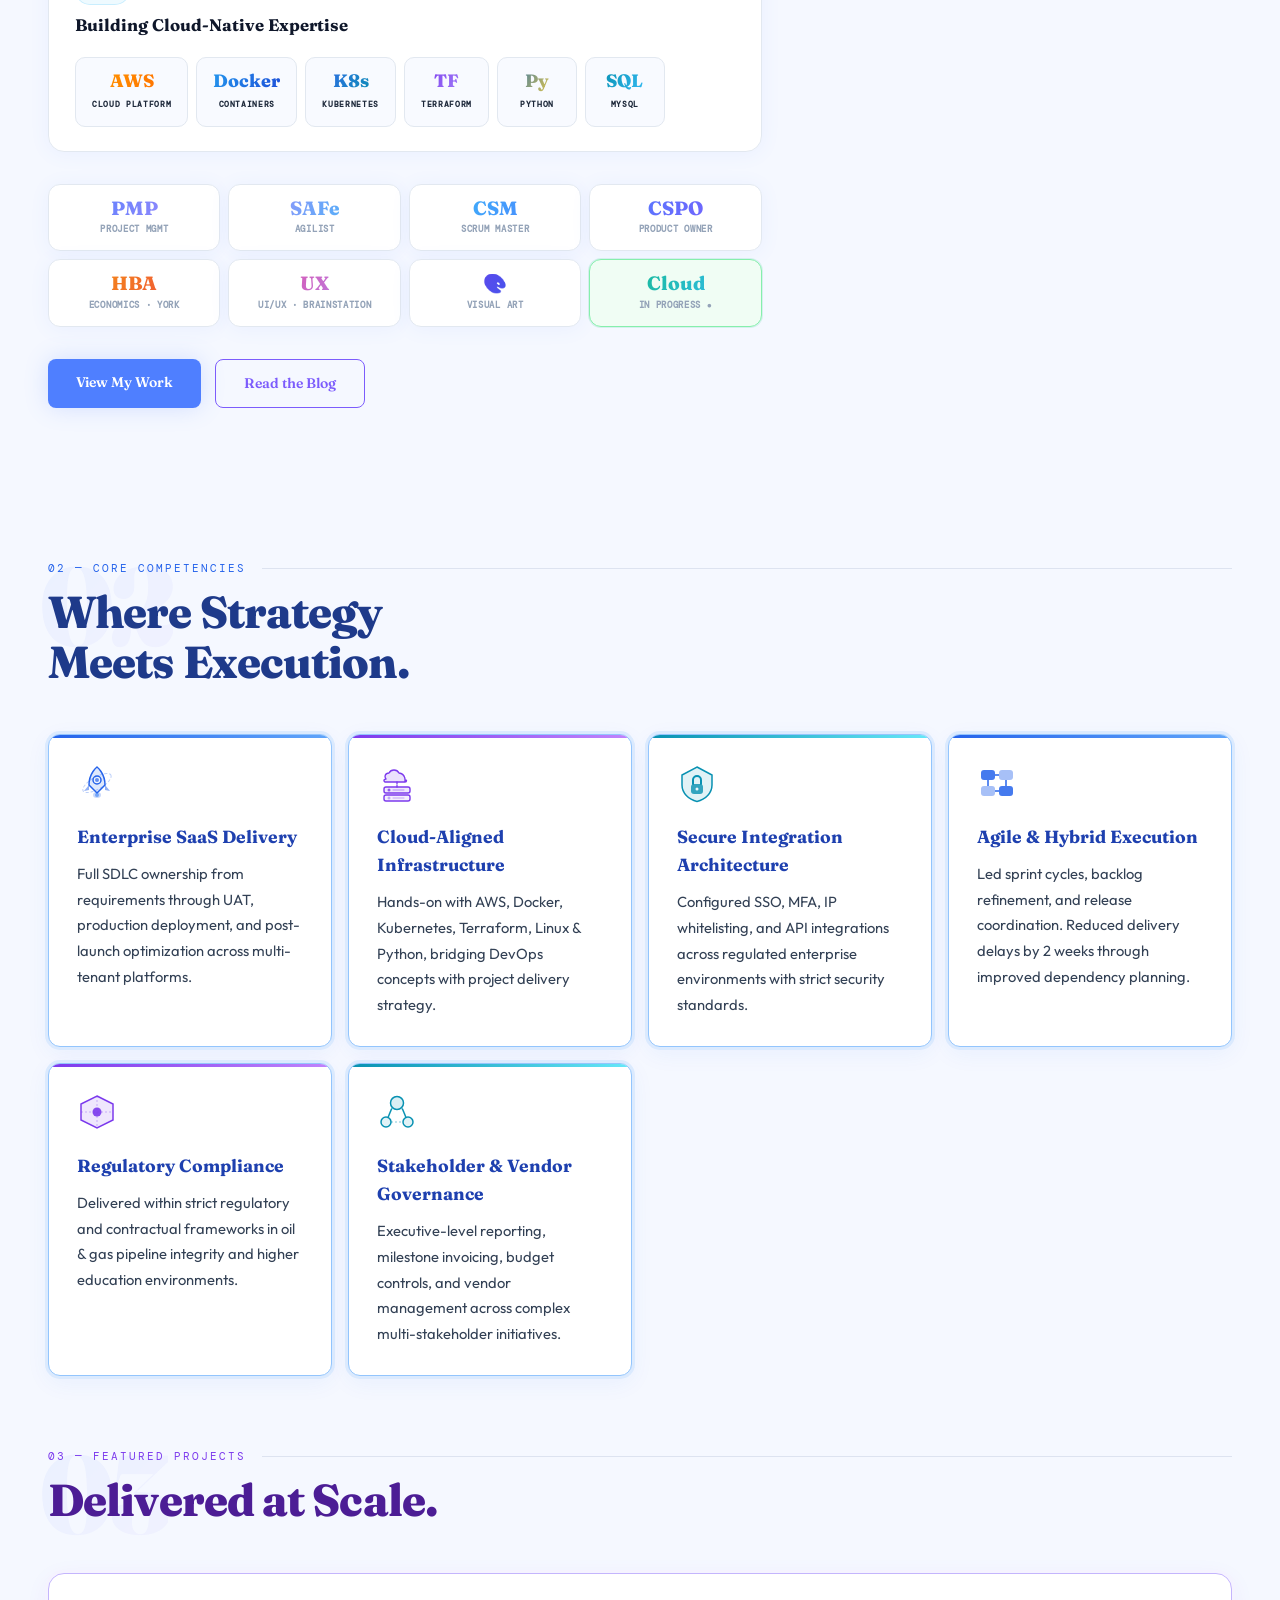
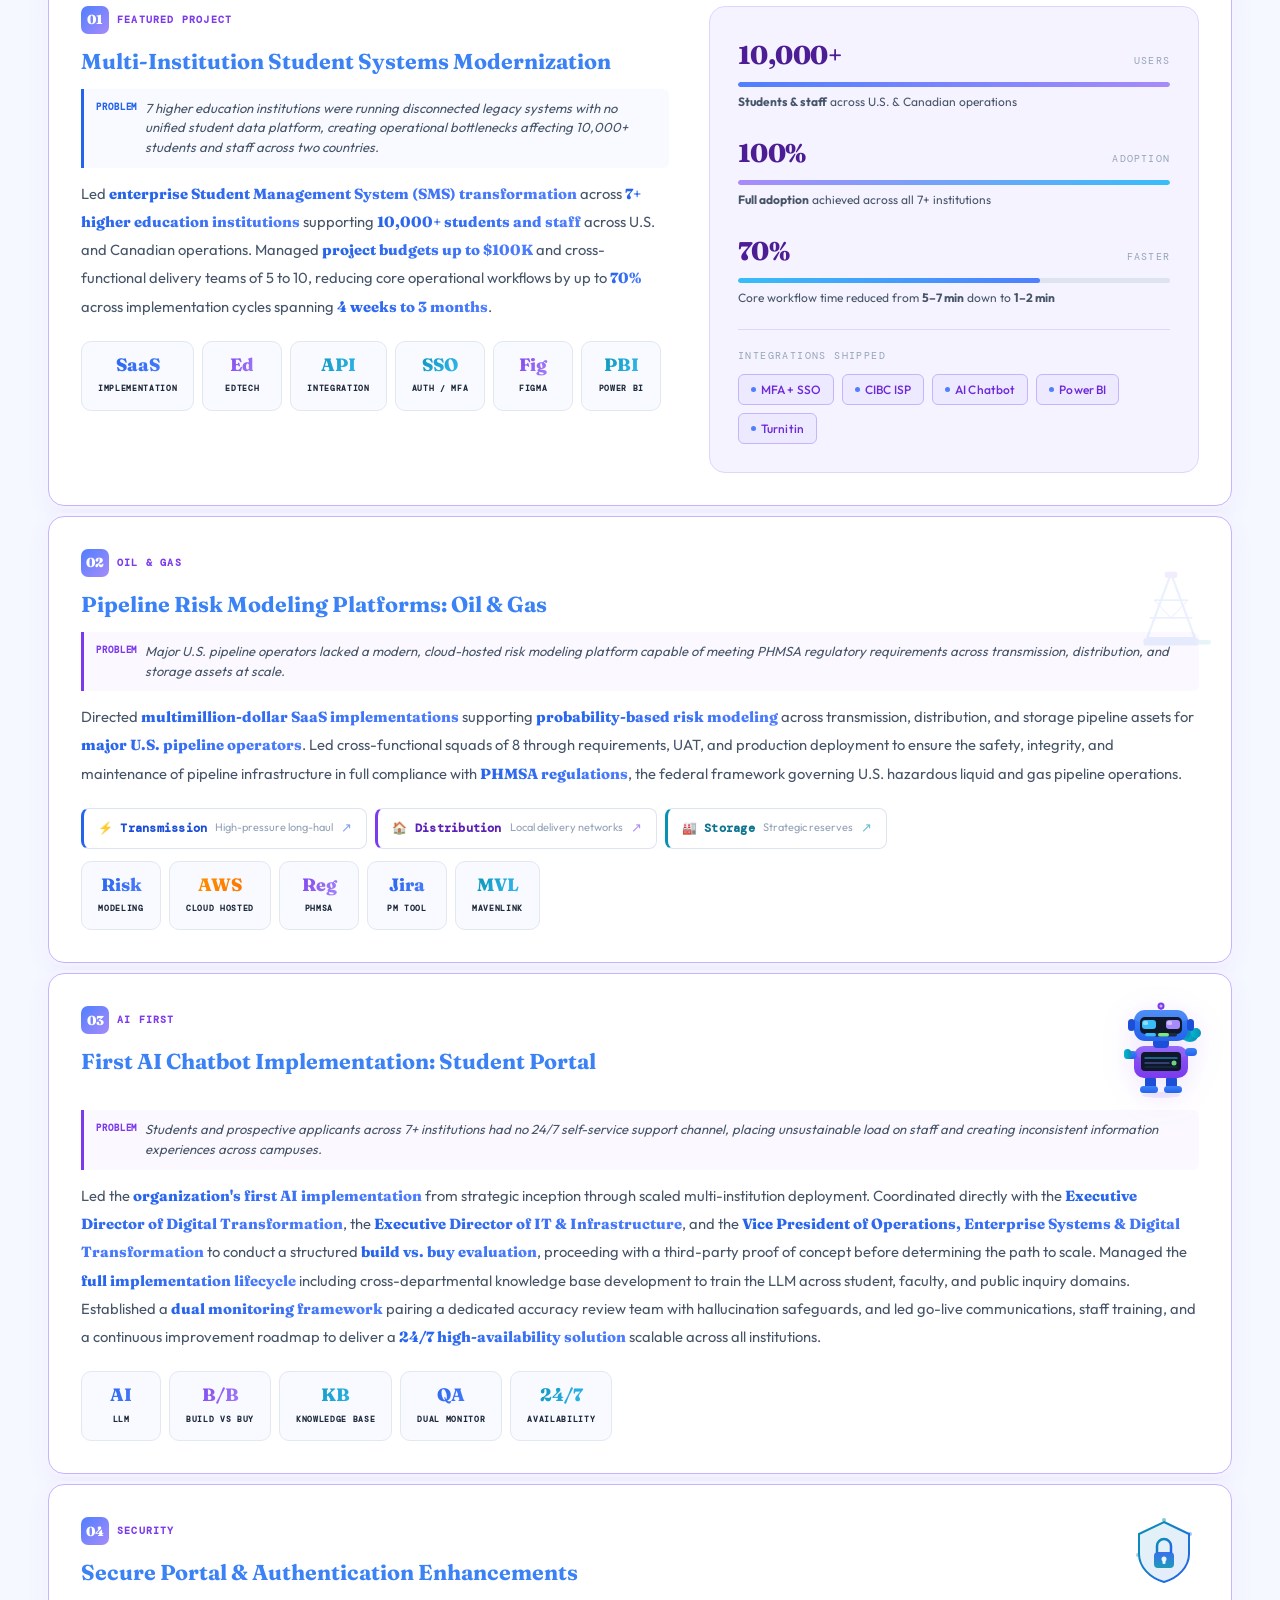
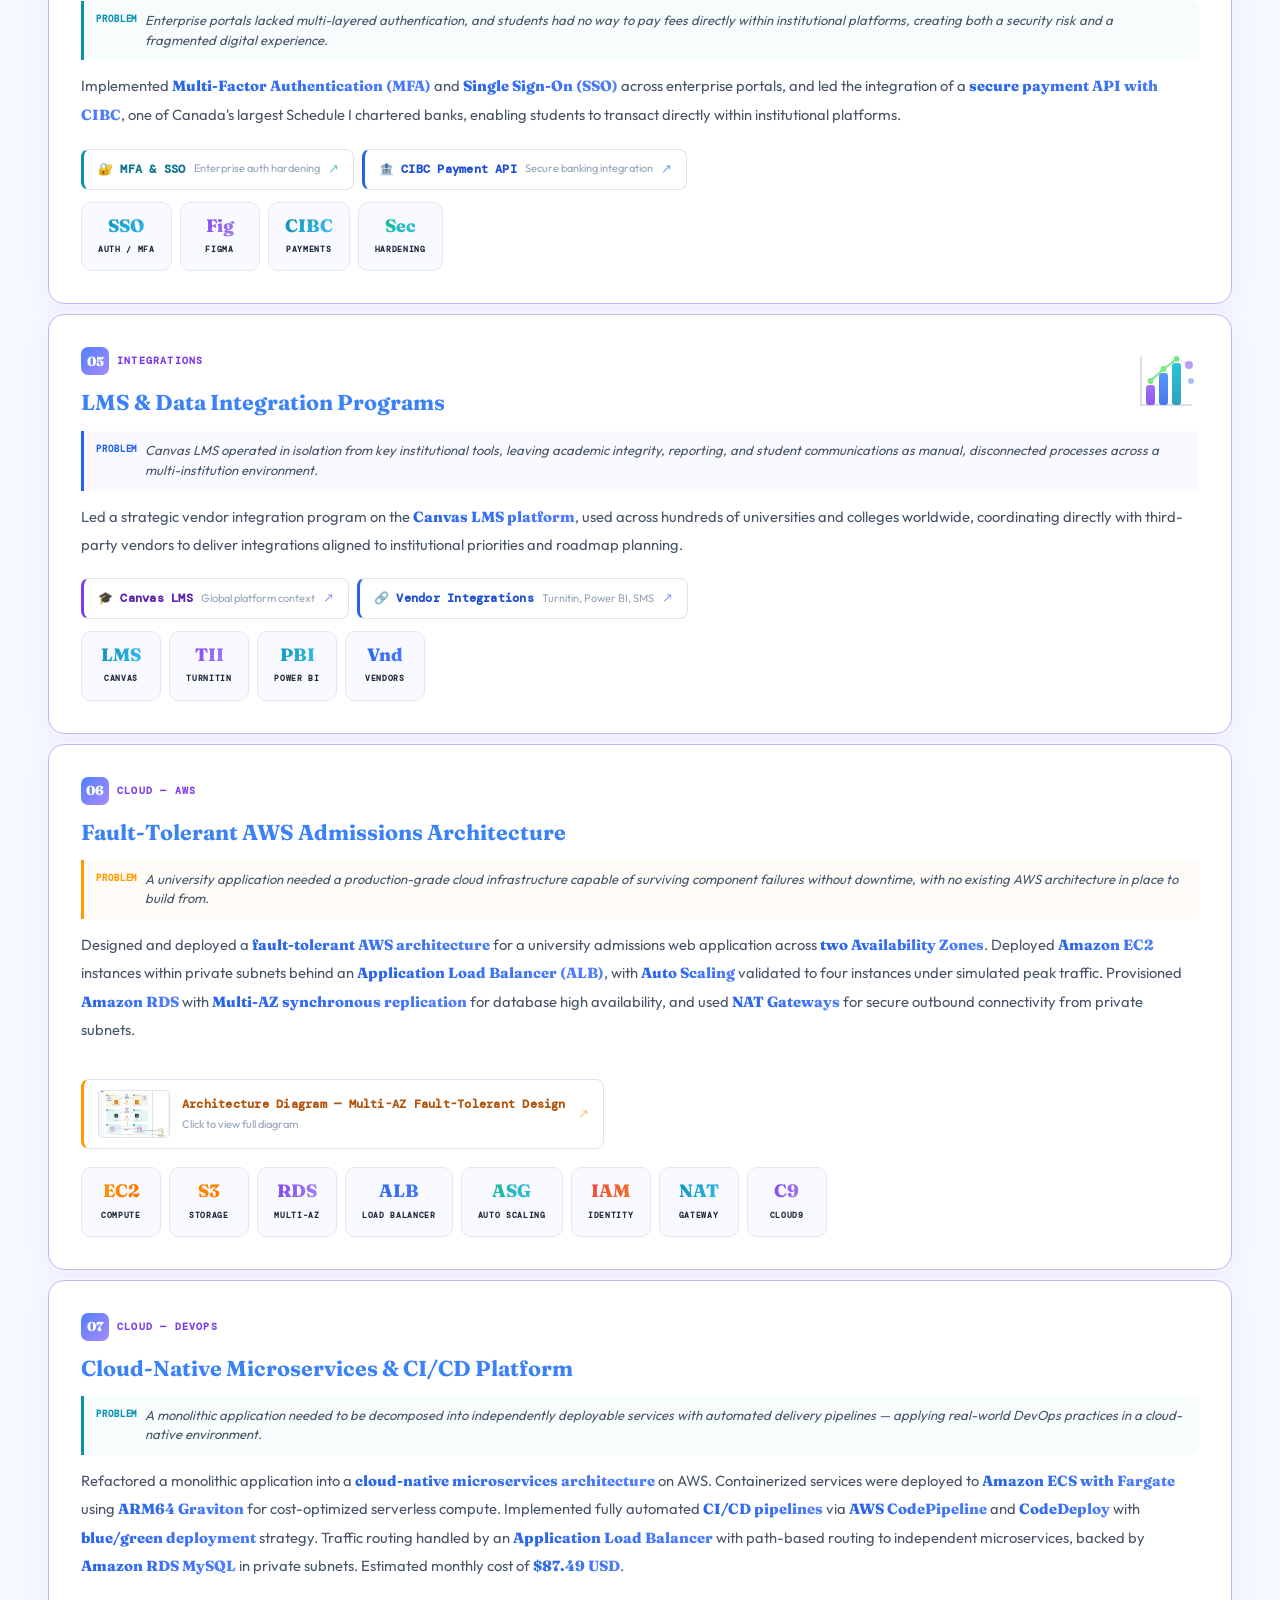
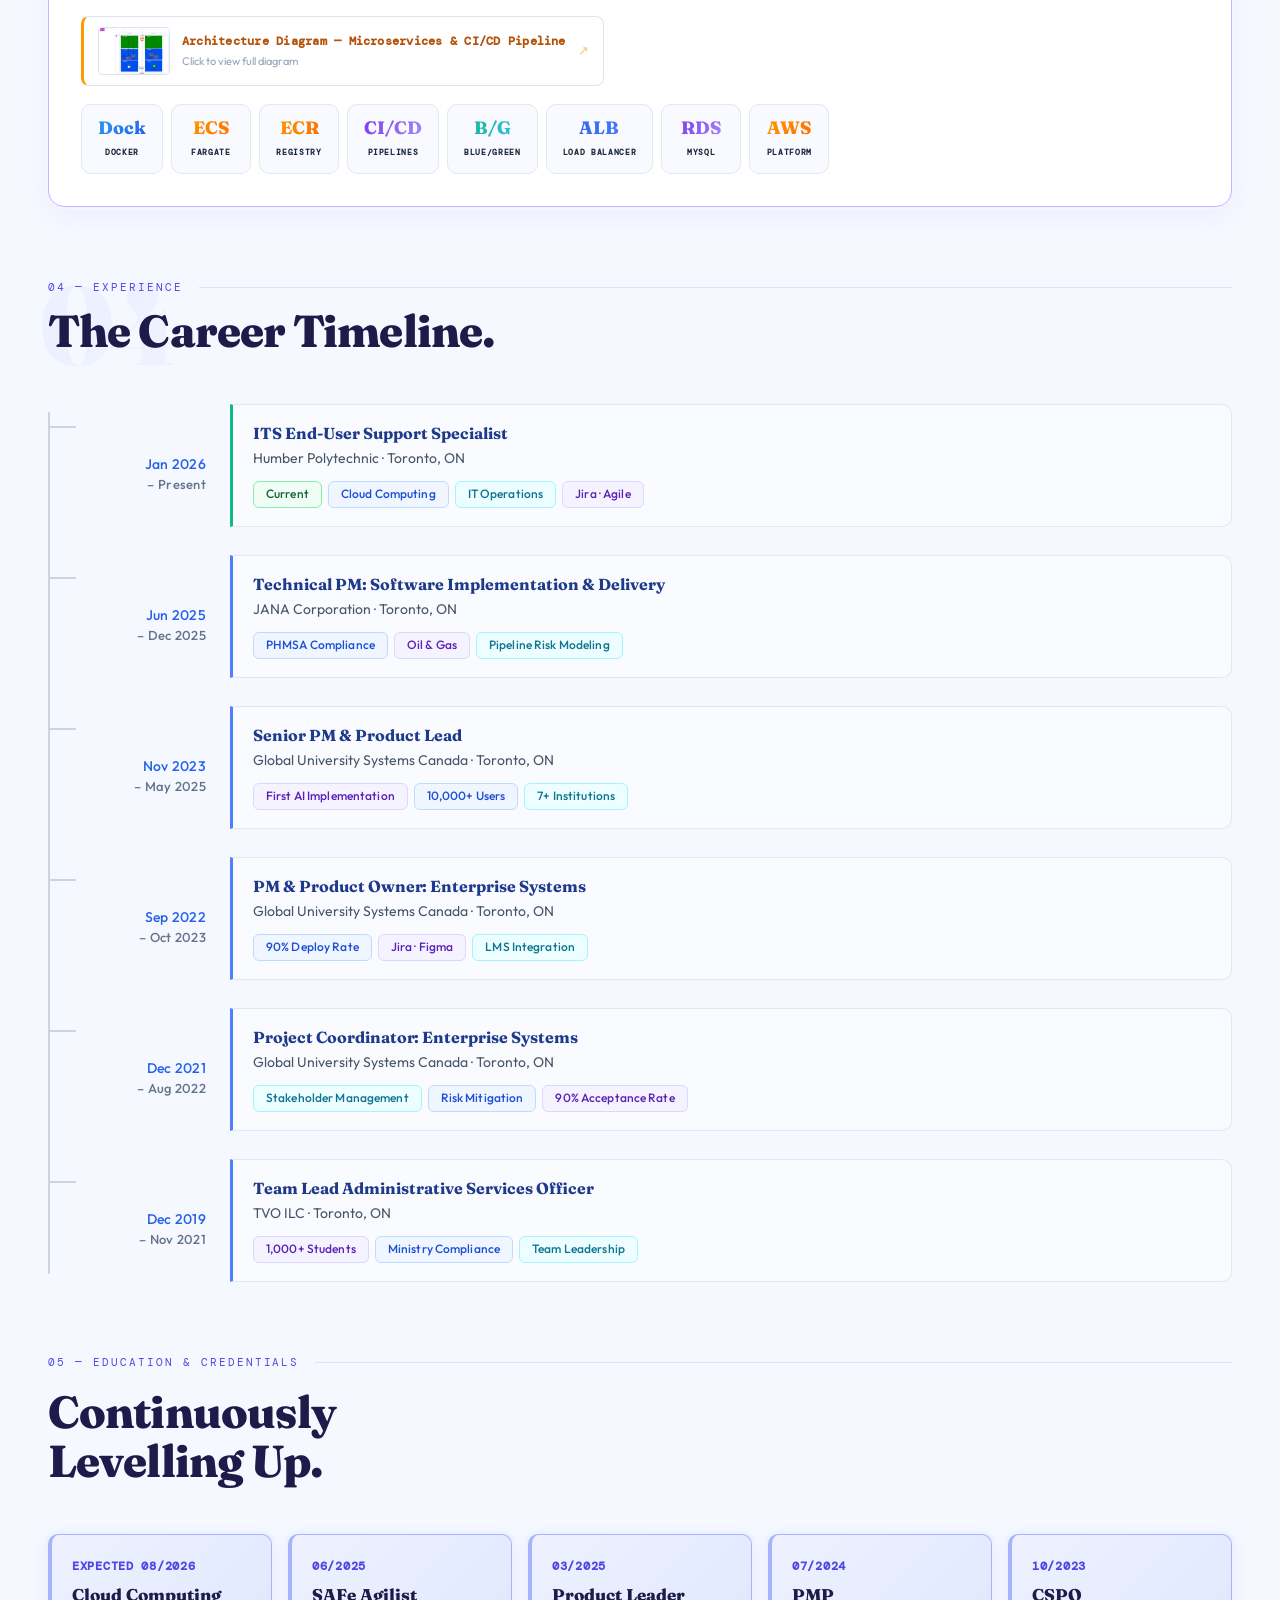
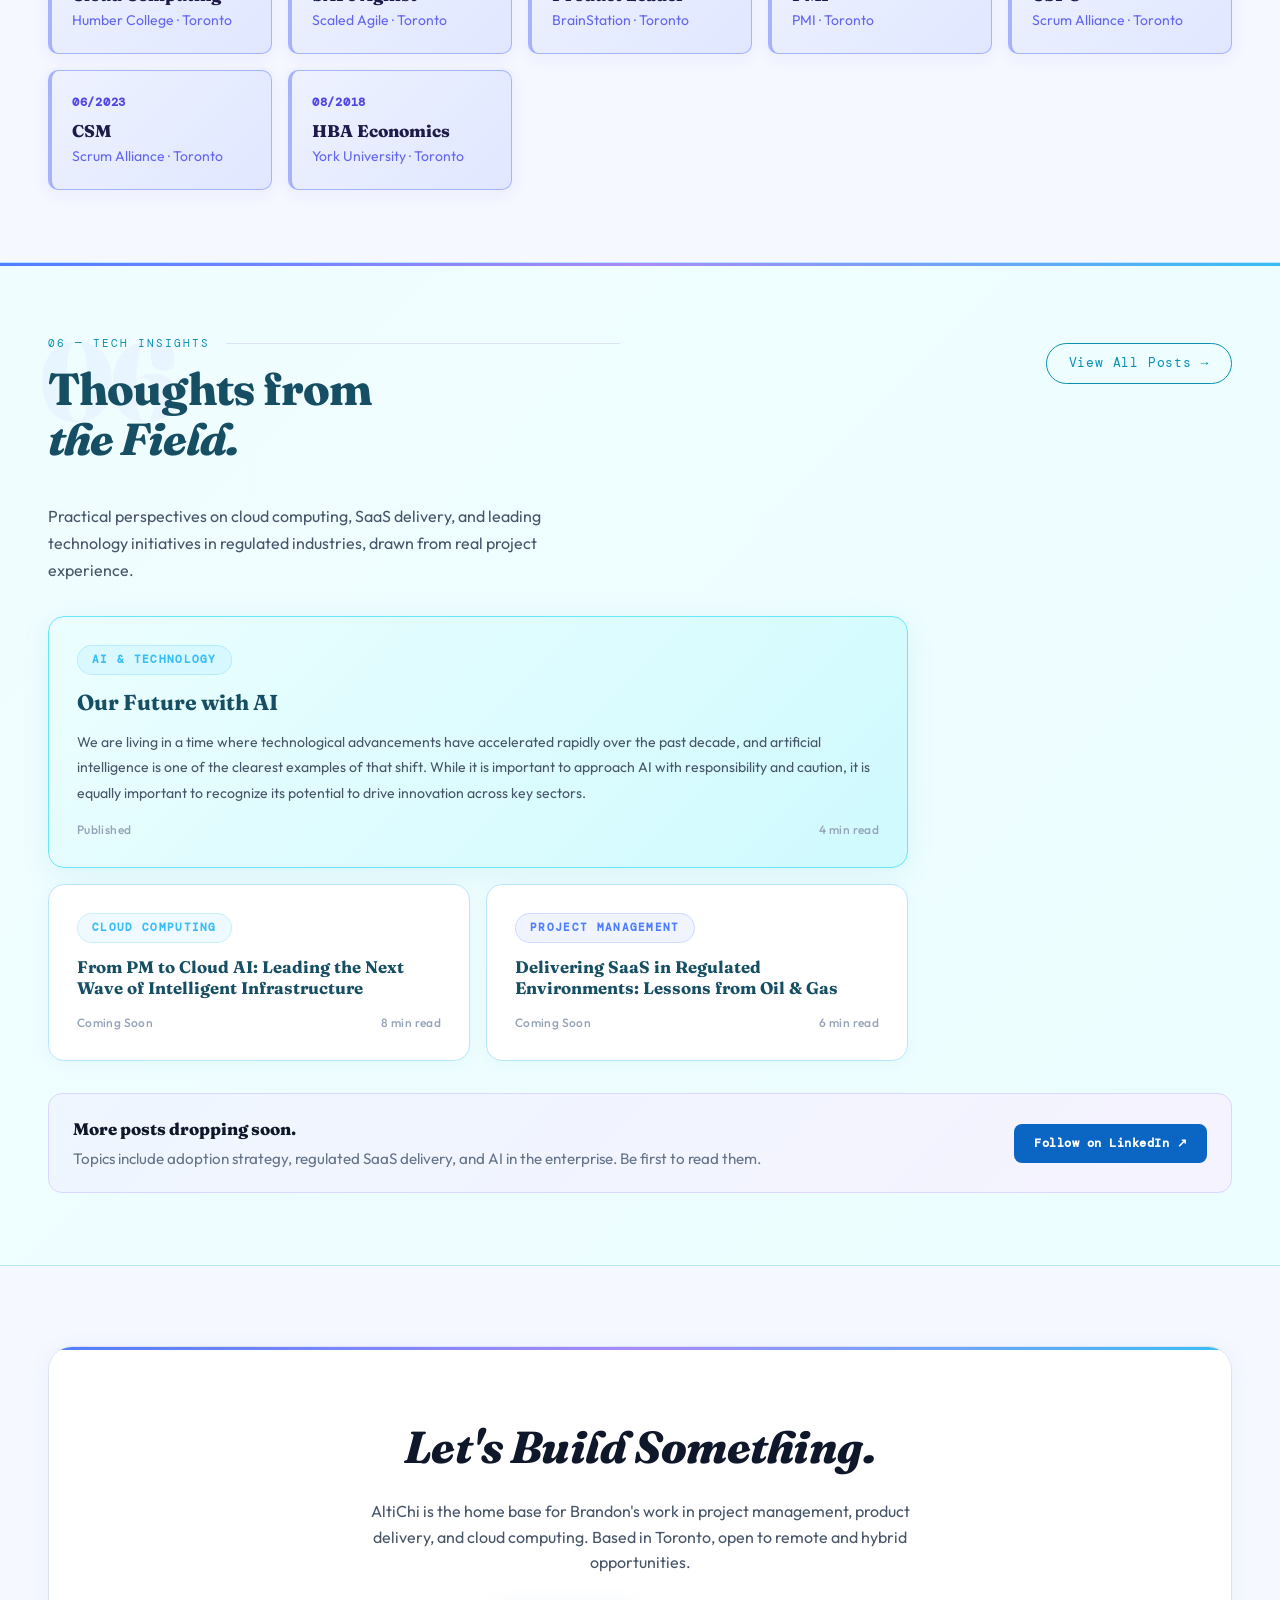
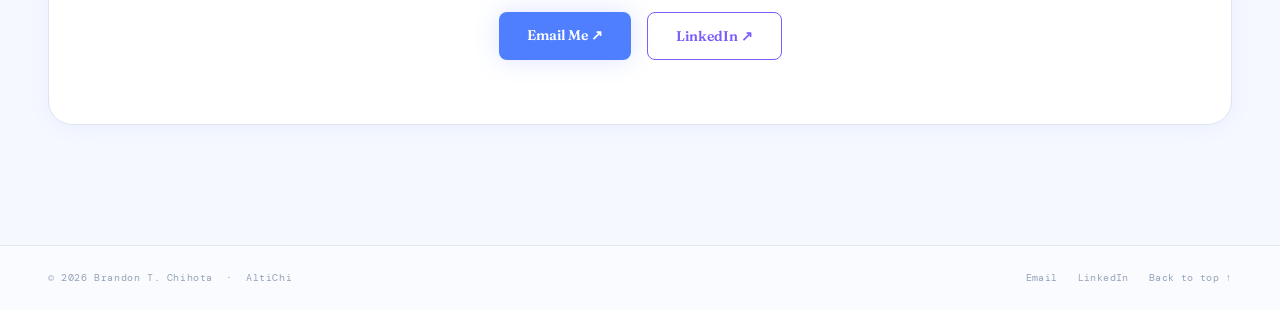
==== commit 69d31c9b: "fix: apply all site updates" ====
--- a/altichi-site/index.html
+++ b/altichi-site/index.html
@@ -140,7 +140,7 @@
     }
     body.theme-light #projects .project-card::after { background: linear-gradient(90deg, #7C3AED, #EC4899); }
     body.theme-light #projects .project-num   { color: #7C3AED; }
-    body.theme-light #projects .project-title { color: #4C1D95; }
+    body.theme-light #projects .project-title { color: #3B82F6; }
     body.theme-light #projects .tag-blue   { background: #EFF6FF; color: #2563EB; border-color: #93C5FD; }
     body.theme-light #projects .tag-violet { background: #F5F3FF; color: #7C3AED; border-color: #C4B5FD; }
     body.theme-light #projects .tag-cyan   { background: #ECFEFF; color: #0891B2; border-color: #67E8F9; }
@@ -384,9 +384,9 @@
       .section-heading { font-size: clamp(1.7rem, 7vw, 2.2rem) !important; }
       .section-label { font-size: 10px; margin-bottom: 24px; }
       .hero-bio { font-size: 0.95rem; }
-      .bio-blog-title { font-size: 0.95rem; }
-      .bio-blog-body { font-size: 0.82rem; line-height: 1.7; }
-      .bio-blog-card { padding: 16px; }
+      .bio-blog-title { font-size: 1.02rem; }
+      .bio-blog-body { font-size: 0.9rem; line-height: 1.8; }
+      .bio-blog-card { padding: 20px 18px; }
 
       /* ── HERO SUBTITLE ── */
       .hero-subtitle { font-size: 0.85rem; padding: 8px 12px; }
@@ -407,7 +407,7 @@
       /* ── PROJECTS ── */
       .project-card { padding: 18px 16px; width: 100%; box-sizing: border-box; }
       .project-title { font-size: 1.1rem; }
-      .project-desc { font-size: 0.87rem; }
+      .project-desc { font-size: 0.9rem; }
       .project-num { font-size: 9px; }
       .bio-tech-grid { gap: 6px; }
       .bio-tech-stat { padding: 10px 8px 12px; min-width: 60px; }
@@ -419,11 +419,12 @@
       /* ── TIMELINE ── */
       .roadmap-timeline { padding-left: 14px; }
       .rt-station { grid-template-columns: 80px 1fr; gap: 10px; }
-      .rt-date { font-size: 10px; padding-top: 14px; }
-      .rt-role { font-size: 0.88rem; }
-      .rt-org { font-size: 10px; }
+      .rt-date { font-size: 12px; padding-top: 14px; }
+      .rt-date span:last-child { font-size: 11px; }
+      .rt-role { font-size: 0.92rem; }
+      .rt-org { font-size: 12px; }
       .rt-card { padding: 14px 16px; }
-      .rt-tag { font-size: 9px; padding: 2px 7px; }
+      .rt-tag { font-size: 11px; padding: 3px 9px; }
 
       /* ── METRICS SECTION ── */
       .metric-value { font-size: 1.7rem; }
@@ -435,8 +436,8 @@
       /* ── BLOG ── */
       .blog-grid { grid-template-columns: 1fr; gap: 14px; }
       .blog-card { padding: 18px 16px; }
-      .blog-title { font-size: 1rem; }
-      .blog-excerpt { font-size: 0.85rem; }
+      .blog-title { font-size: 1.02rem; }
+      .blog-excerpt { font-size: 0.9rem; }
       .blog-bottom { grid-template-columns: 1fr; gap: 14px; }
 
       /* ── CONTACT ── */
@@ -612,14 +613,14 @@
       background: #FAFBFF; border-color: #DDE3F0; border-left-color: #4F7FFF;
     }
     .hero-subtitle-prefix {
-      font-family: var(--font-mono); font-size: 9px; font-weight: 700;
-      letter-spacing: 0.14em; text-transform: uppercase;
+      font-family: var(--font-mono); font-size: 10px; font-weight: 700;
+      letter-spacing: 0.12em; text-transform: uppercase;
       color: var(--primary); white-space: nowrap;
     }
     body.theme-light .hero-subtitle-prefix { color: #4F7FFF; }
     .hero-subtitle-suffix { display: none; }
     .spec-highlight {
-      font-family: var(--font-body); font-size: 0.95rem; font-weight: 600;
+      font-family: var(--font-display); font-size: 1rem; font-weight: 700;
       color: var(--text-primary);
       display: inline-block; white-space: nowrap;
       transition: opacity 0.3s ease, transform 0.3s ease;
@@ -652,8 +653,8 @@
       background: var(--bg-card);
       border: 1px solid var(--border);
       border-radius: 16px;
-      padding: 20px 22px;
-      display: flex; flex-direction: column; gap: 8px;
+      padding: 24px 26px;
+      display: flex; flex-direction: column; gap: 10px;
       box-shadow: var(--shadow);
       transition: border-color 0.2s, transform 0.2s, box-shadow 0.2s;
       cursor: default;
@@ -670,19 +671,20 @@
 
     /* Category pill — identical to .blog-cat */
     .bio-blog-cat {
-      font-family: var(--font-mono); font-size: 10px; text-transform: uppercase;
-      letter-spacing: 0.16em; padding: 4px 12px; border-radius: 100px;
-      display: inline-block; width: fit-content;
+      font-family: var(--font-mono); font-size: 11px; text-transform: uppercase;
+      letter-spacing: 0.12em; padding: 5px 14px; border-radius: 100px;
+      display: inline-block; width: fit-content; font-weight: 600;
     }
 
     /* Reuse blog color tokens */
     .bio-blog-title {
       font-family: var(--font-display); font-weight: 700;
-      font-size: clamp(0.95rem, 1.1vw, 1.1rem); line-height: 1.25; color: var(--text-primary);
+      font-size: clamp(1.05rem, 1.3vw, 1.2rem); line-height: 1.3; color: var(--text-primary);
     }
     .bio-blog-body {
-      font-size: clamp(0.82rem, 0.9vw, 0.92rem);
-      color: var(--text-secondary); line-height: 1.75;
+      font-family: var(--font-body);
+      font-size: clamp(0.92rem, 1vw, 1rem);
+      color: var(--text-secondary); line-height: 1.85;
     }
     .bio-blog-body p { margin: 0; }
     body.theme-light .bio-blog-body { color: #475569; }
@@ -888,13 +890,73 @@
     .skill-title { font-family: var(--font-display); font-size: 1.1rem; font-weight: 700; margin-bottom: 10px; color: var(--text-primary); }
     .skill-desc { font-size: 0.92rem; color: var(--text-secondary); line-height: 1.75; }
 
-    /* ── ARCHITECTURE DIAGRAM ── */
-    .arch-diagram { margin: 18px 0 8px; border-radius: 10px; overflow: hidden; border: 1.5px solid var(--border); background: #F8FAFC; }
-    .arch-diagram img { width: 100%; height: auto; display: block; cursor: pointer; transition: transform 0.2s; }
-    .arch-diagram img:hover { transform: scale(1.015); }
-    .arch-diagram-label { font-family: var(--font-mono); font-size: 10px; letter-spacing: 0.08em; text-transform: uppercase; color: var(--text-muted); padding: 8px 12px; border-top: 1px solid var(--border); }
-    body.theme-light .arch-diagram { background: #fff; border-color: #DDE3F0; }
-    body.theme-light .arch-diagram-label { color: #64748B; }
+    /* ── DETAIL CHIPS (unified clickable labels) ── */
+    .detail-chips { display: flex; gap: 8px; margin: 16px 0 12px; flex-wrap: wrap; }
+    .detail-chip { display: inline-flex; align-items: center; gap: 8px; cursor: pointer; border: 1.5px solid var(--border); border-radius: 8px; padding: 9px 14px; background: var(--bg-surface); transition: transform 0.15s, box-shadow 0.15s, border-color 0.15s; }
+    .detail-chip:hover { transform: translateY(-2px); }
+    .detail-chip-icon { flex-shrink: 0; width: 18px; height: 18px; }
+    .detail-chip-label { font-family: var(--font-mono); font-size: 12px; font-weight: 700; letter-spacing: 0.02em; }
+    .detail-chip-hint { font-family: var(--font-body); font-size: 11px; color: var(--text-muted); }
+    .detail-chip-arrow { font-family: var(--font-mono); font-size: 13px; margin-left: auto; opacity: 0.6; }
+    .detail-chip.blue { border-left: 3px solid #2563EB; }
+    .detail-chip.blue .detail-chip-label { color: #1D4ED8; }
+    .detail-chip.blue .detail-chip-arrow { color: #2563EB; }
+    .detail-chip.blue:hover { border-color: #2563EB; box-shadow: 0 4px 14px #2563EB18; }
+    .detail-chip.violet { border-left: 3px solid #7C3AED; }
+    .detail-chip.violet .detail-chip-label { color: #5B21B6; }
+    .detail-chip.violet .detail-chip-arrow { color: #7C3AED; }
+    .detail-chip.violet:hover { border-color: #7C3AED; box-shadow: 0 4px 14px #7C3AED18; }
+    .detail-chip.cyan { border-left: 3px solid #0891B2; }
+    .detail-chip.cyan .detail-chip-label { color: #0E7490; }
+    .detail-chip.cyan .detail-chip-arrow { color: #0891B2; }
+    .detail-chip.cyan:hover { border-color: #0891B2; box-shadow: 0 4px 14px #0891B218; }
+    .detail-chip.orange { border-left: 3px solid #FF9900; }
+    .detail-chip.orange .detail-chip-label { color: #B45309; }
+    .detail-chip.orange .detail-chip-arrow { color: #FF9900; }
+    .detail-chip.orange:hover { border-color: #FF9900; box-shadow: 0 4px 14px #FF990018; }
+    body.theme-light .detail-chip { background: #fff; }
+
+    /* ── BLOG POST READER MODAL ── */
+    #blog-reader { display: none; position: fixed; inset: 0; background: rgba(15,23,42,0.7); backdrop-filter: blur(8px); z-index: 99998; align-items: flex-start; justify-content: center; padding: 40px 24px; overflow-y: auto; }
+    #blog-reader.open { display: flex; }
+    #blog-reader-inner { position: relative; max-width: 680px; width: 100%; background: #fff; border-radius: 16px; box-shadow: 0 24px 64px rgba(0,0,0,0.25); overflow: hidden; margin: auto; }
+    #blog-reader-close { position: absolute; top: 14px; right: 14px; width: 34px; height: 34px; border-radius: 50%; background: #F1F5F9; border: none; color: #64748B; font-size: 16px; cursor: pointer; display: flex; align-items: center; justify-content: center; transition: background 0.15s; z-index: 2; }
+    #blog-reader-close:hover { background: #E2E8F0; }
+    .blog-reader-header { padding: 36px 36px 0; }
+    .blog-reader-cat { font-family: var(--font-mono); font-size: 11px; text-transform: uppercase; letter-spacing: 0.12em; padding: 5px 14px; border-radius: 100px; display: inline-block; font-weight: 600; margin-bottom: 14px; }
+    .blog-reader-title { font-family: var(--font-display); font-size: 1.6rem; font-weight: 800; color: #0F172A; line-height: 1.3; margin-bottom: 12px; }
+    .blog-reader-meta { font-family: var(--font-body); font-size: 14px; color: #64748B; margin-bottom: 8px; }
+    .blog-reader-body { padding: 24px 36px 36px; font-family: var(--font-body); font-size: clamp(0.92rem, 1vw, 1rem); color: #475569; line-height: 1.85; }
+    .blog-reader-body p { margin: 0 0 20px 0; }
+    .blog-reader-body p:last-child { margin-bottom: 0; }
+    .blog-reader-divider { height: 1px; background: #E2E8F0; margin: 0 36px; }
+    @media (max-width: 768px) {
+      #blog-reader-inner { max-width: 95vw; }
+      .blog-reader-header { padding: 28px 24px 0; }
+      .blog-reader-body { padding: 20px 24px 28px; font-size: 0.9rem; }
+      .blog-reader-title { font-size: 1.3rem; }
+      .blog-reader-divider { margin: 0 24px; }
+    }
+
+    /* ── ARCHITECTURE DIAGRAM THUMBNAIL ── */
+    .arch-thumb { display: inline-flex; align-items: center; gap: 12px; margin: 16px 0 8px; padding: 10px 14px; border-radius: 8px; border: 1.5px solid var(--border); border-left: 3px solid #FF9900; background: var(--bg-surface); cursor: pointer; transition: transform 0.15s, box-shadow 0.15s, border-color 0.15s; }
+    .arch-thumb:hover { transform: translateY(-2px); box-shadow: 0 4px 14px #FF990018; border-color: #FF9900; }
+    .arch-thumb img { width: 72px; height: 48px; object-fit: cover; border-radius: 4px; border: 1px solid var(--border); flex-shrink: 0; }
+    .arch-thumb-text { display: flex; flex-direction: column; gap: 2px; }
+    .arch-thumb-title { font-family: var(--font-mono); font-size: 12px; font-weight: 700; color: #B45309; letter-spacing: 0.02em; }
+    .arch-thumb-sub { font-family: var(--font-body); font-size: 11px; color: var(--text-muted); }
+    .arch-thumb-arrow { font-family: var(--font-mono); font-size: 13px; color: #FF9900; margin-left: auto; opacity: 0.6; }
+    body.theme-light .arch-thumb { background: #fff; }
+
+    /* ── LIGHTBOX ── */
+    #arch-lightbox { display: none; position: fixed; inset: 0; background: rgba(15,23,42,0.7); backdrop-filter: blur(8px); z-index: 99998; align-items: center; justify-content: center; padding: 24px; }
+    #arch-lightbox.open { display: flex; }
+    #arch-lightbox-inner { position: relative; max-width: 640px; width: 100%; background: #fff; border-radius: 14px; box-shadow: 0 24px 64px rgba(0,0,0,0.25); overflow: hidden; }
+    #arch-lightbox-inner img { width: 100%; height: auto; display: block; padding: 16px; box-sizing: border-box; }
+    #arch-lightbox-caption { font-family: var(--font-mono); font-size: 10px; letter-spacing: 0.08em; text-transform: uppercase; color: #64748B; padding: 10px 16px; border-top: 1px solid #E2E8F0; }
+    #arch-lightbox-close { position: absolute; top: 10px; right: 10px; width: 30px; height: 30px; border-radius: 50%; background: rgba(15,23,42,0.55); border: none; color: #fff; font-size: 14px; cursor: pointer; display: flex; align-items: center; justify-content: center; transition: background 0.15s; z-index: 2; }
+    #arch-lightbox-close:hover { background: rgba(15,23,42,0.85); }
+    @media (max-width: 768px) { #arch-lightbox-inner { max-width: 95vw; } }
 
     /* ── PROJECTS ── */
     .projects-grid { display: grid; grid-template-columns: 1fr; gap: 10px; margin-top: 48px; }
@@ -923,7 +985,7 @@
     }
     body.theme-light .project-num { color: #1D4ED8; }
     .project-title { font-family: var(--font-display); font-size: 1.35rem; font-weight: 700; margin-bottom: 14px; line-height: 1.25; color: var(--text-primary); }
-    .project-desc { font-size: clamp(0.9rem, 1vw, 1rem); color: var(--text-secondary); line-height: 1.85; margin-bottom: 20px; }
+    .project-desc { font-family: var(--font-body); font-size: clamp(0.92rem, 1vw, 1rem); color: var(--text-secondary); line-height: 1.85; margin-bottom: 20px; }
     .project-tags { display: flex; flex-wrap: wrap; gap: 8px; margin-top: 20px; }
     .tag {
       font-family: var(--font-body);
@@ -1119,20 +1181,21 @@
 
     /* Date label — left column */
     .rt-date {
-      font-family: var(--font-mono);
-      font-size: 12px;
-      letter-spacing: 0.05em;
-      text-transform: uppercase;
-      color: #0F172A;
-      font-weight: 600;
+      font-family: var(--font-body);
+      font-size: 14px;
+      letter-spacing: 0.02em;
+      color: #2563EB;
+      font-weight: 500;
       display: flex;
       flex-direction: column;
-      gap: 1px;
+      gap: 0;
       padding-top: 18px;
       text-align: right;
-    }
-    .rt-date span { white-space: nowrap; display: block; line-height: 1.7; }
-    body.theme-light .rt-date { color: #0F172A; }
+      line-height: 1.5;
+    }
+    .rt-date span { white-space: nowrap; display: block; }
+    .rt-date span:last-child { color: #64748B; font-size: 13px; }
+    body.theme-light .rt-date { color: #2563EB; }
 
     /* Card — right column, uniform style */
     .rt-card {
@@ -1175,33 +1238,34 @@
 
     .rt-role {
       font-family: var(--font-display); font-weight: 700;
-      font-size: clamp(0.95rem, 1.1vw, 1.1rem); margin-bottom: 3px; line-height: 1.35;
+      font-size: clamp(1rem, 1.2vw, 1.15rem); margin-bottom: 5px; line-height: 1.35;
+      color: #1E3A8A;
     }
     .rt-org {
-      font-family: var(--font-mono); font-size: clamp(11px, 0.9vw, 13px); font-weight: 600;
-      margin-bottom: 10px; letter-spacing: 0.04em; color: #0F172A;
-    }
-    body.theme-light .rt-role { color: #0F172A; }
-    body.theme-light .rt-org  { color: #0F172A; }
-
-    .rt-tags { display: flex; flex-wrap: wrap; gap: 5px; }
+      font-family: var(--font-body); font-size: 14px; font-weight: 400;
+      margin-bottom: 12px; color: #475569; line-height: 1.4;
+    }
+    body.theme-light .rt-role { color: #1E3A8A; }
+    body.theme-light .rt-org  { color: #475569; }
+
+    .rt-tags { display: flex; flex-wrap: wrap; gap: 6px; }
     .rt-tag {
-      font-family: var(--font-body); font-size: 10px; font-weight: 500;
-      padding: 2px 9px; border-radius: 4px;
+      font-family: var(--font-body); font-size: 12px; font-weight: 500;
+      padding: 4px 12px; border-radius: 6px;
       border: 1px solid #E2E8F0;
       background: var(--bg-surface);
-      color: #0F172A;
+      color: #334155;
       letter-spacing: 0.01em;
-    }
-    /* Uniform tag colors — all blue-grey, no color chaos */
-    .rt-blue, .rt-violet, .rt-cyan, .rt-green {
-      background: var(--bg-surface);
-      color: #0F172A;
-      border: 1px solid var(--border);
-    }
-    body.theme-light .rt-blue,
-    body.theme-light .rt-violet,
-    body.theme-light .rt-cyan   { background: #F8FAFF; color: #0F172A; border-color: #CBD5E1; }
+      line-height: 1.4;
+    }
+    /* Color-coded tag variants */
+    .rt-blue   { background: #EFF6FF; color: #1D4ED8; border-color: #BFDBFE; }
+    .rt-violet { background: #F5F3FF; color: #5B21B6; border-color: #DDD6FE; }
+    .rt-cyan   { background: #ECFEFF; color: #0E7490; border-color: #A5F3FC; }
+    .rt-green  { background: #F0FDF4; color: #166534; border-color: #86EFAC; }
+    body.theme-light .rt-blue   { background: #EFF6FF; color: #1D4ED8; border-color: #BFDBFE; }
+    body.theme-light .rt-violet { background: #F5F3FF; color: #5B21B6; border-color: #DDD6FE; }
+    body.theme-light .rt-cyan   { background: #ECFEFF; color: #0E7490; border-color: #A5F3FC; }
     body.theme-light .rt-green  { background: #F0FDF4; color: #166534; border-color: #86EFAC; }
     /* Remove colored dots from tags */
     .rt-tag::before { display: none; }
@@ -1212,32 +1276,34 @@
       .roadmap-timeline::before { left: 0; }
       .rt-station { grid-template-columns: 1fr; gap: 6px; padding-bottom: 24px; }
       .rt-station::before { display: none; }
-      .rt-date { text-align: left; padding-top: 0; flex-direction: row; gap: 4px; flex-wrap: wrap; }
-      .rt-role { font-size: 0.95rem; }
-      .rt-card { padding: 14px 16px; }
+      .rt-date { text-align: left; padding-top: 0; flex-direction: row; gap: 6px; flex-wrap: wrap; font-size: 13px; }
+      .rt-date span:last-child { font-size: 12px; }
+      .rt-role { font-size: 0.98rem; }
+      .rt-org { font-size: 13px; }
+      .rt-card { padding: 16px 18px; }
     }
 
     /* ── CERTS ── */
-    .certs-grid { display: grid; grid-template-columns: repeat(auto-fill, minmax(210px, 1fr)); gap: 16px; margin-top: 48px; }
+    .certs-grid { display: grid; grid-template-columns: repeat(auto-fill, minmax(220px, 1fr)); gap: 16px; margin-top: 48px; }
     .cert-card {
       background: white;
       border: 1px solid #E2E8F0;
       border-left: 4px solid var(--cc, #4F46E5);
-      border-radius: 10px; padding: 20px 18px;
+      border-radius: 10px; padding: 22px 20px;
       transition: transform 0.2s, box-shadow 0.2s;
       box-shadow: 0 1px 4px rgba(0,0,0,0.06);
     }
     .cert-card:hover { transform: translateY(-3px); box-shadow: 0 8px 24px rgba(0,0,0,0.1); }
     .cert-year {
-      font-family: var(--font-mono); font-size: 10px; font-weight: 700;
-      color: var(--cc, #4F46E5); margin-bottom: 8px; letter-spacing: 0.08em;
+      font-family: var(--font-mono); font-size: 12px; font-weight: 600;
+      color: var(--cc, #4F46E5); margin-bottom: 8px; letter-spacing: 0.06em;
       text-transform: uppercase;
     }
     .cert-name {
-      font-family: var(--font-display); font-size: 15px; font-weight: 800;
-      margin-bottom: 5px; line-height: 1.2; color: #0F172A;
-    }
-    .cert-issuer { font-size: 12px; color: #64748B; }
+      font-family: var(--font-display); font-size: 17px; font-weight: 800;
+      margin-bottom: 6px; line-height: 1.25; color: #0F172A;
+    }
+    .cert-issuer { font-family: var(--font-body); font-size: 14px; color: #64748B; line-height: 1.4; }
 
     /* ══════════════════════════════
        BLOG SECTION
@@ -1256,16 +1322,17 @@
       display: flex; align-items: flex-end; justify-content: space-between;
       margin-bottom: 32px; flex-wrap: wrap; gap: 16px;
     }
-    .blog-intro { font-size: 0.95rem; color: var(--text-secondary); max-width: 52ch; line-height: 1.7; margin-top: 10px; }
+    .blog-intro { font-family: var(--font-body); font-size: 1rem; color: var(--text-secondary); max-width: 52ch; line-height: 1.7; margin-top: 10px; }
     .blog-all-link {
-      font-family: var(--font-mono); font-size: 12px; color: var(--primary);
+      font-family: var(--font-mono); font-size: 13px; color: var(--primary);
       text-decoration: none; border: 1px solid var(--primary);
-      padding: 8px 20px; border-radius: 100px; letter-spacing: 0.08em;
+      padding: 9px 22px; border-radius: 100px; letter-spacing: 0.06em;
       white-space: nowrap; transition: all 0.2s; align-self: flex-start; margin-top: 8px;
     }
     .blog-all-link:hover { background: var(--primary-glow); }
 
-    .blog-grid { display: grid; grid-template-columns: 1.4fr 1fr; gap: 16px; margin-bottom: 24px; max-width: 860px; }
+    .blog-grid { display: grid; grid-template-columns: 1fr 1fr; gap: 16px; margin-bottom: 24px; max-width: 860px; }
+    .blog-grid .blog-card.featured { grid-column: 1 / -1; }
     @media (max-width: 640px) { .blog-grid { grid-template-columns: 1fr; } }
 
     .blog-card {
@@ -1277,9 +1344,9 @@
     .blog-card:hover { border-color: var(--primary); transform: translateY(-3px); box-shadow: 0 10px 36px var(--primary-glow); }
 
     .blog-cat {
-      font-family: var(--font-mono); font-size: 10px; text-transform: uppercase;
-      letter-spacing: 0.16em; padding: 4px 12px; border-radius: 100px;
-      display: inline-block; width: fit-content;
+      font-family: var(--font-mono); font-size: 11px; text-transform: uppercase;
+      letter-spacing: 0.12em; padding: 5px 14px; border-radius: 100px;
+      display: inline-block; width: fit-content; font-weight: 600;
     }
     .cat-cloud   { background: #38BDF815; color: var(--highlight); border: 1px solid #38BDF833; }
     .cat-pm      { background: #4F7FFF15; color: var(--primary);   border: 1px solid #4F7FFF33; }
@@ -1288,14 +1355,14 @@
     .blog-title {
       font-family: var(--font-display); font-weight: 700; line-height: 1.25; color: var(--text-primary);
     }
-    .blog-card.featured .blog-title { font-size: 1.3rem; }
-    .blog-card:not(.featured) .blog-title { font-size: 1rem; }
-
-    .blog-excerpt { font-size: 13px; color: var(--text-secondary); line-height: 1.65; flex: 1; }
+    .blog-card.featured .blog-title { font-size: 1.35rem; }
+    .blog-card:not(.featured) .blog-title { font-size: 1.05rem; }
+
+    .blog-excerpt { font-family: var(--font-body); font-size: clamp(0.88rem, 0.95vw, 0.95rem); color: var(--text-secondary); line-height: 1.8; flex: 1; }
     .blog-card:not(.featured) .blog-excerpt { display: none; }
 
     .blog-meta { display: flex; align-items: center; justify-content: space-between; margin-top: auto; }
-    .blog-date, .blog-read { font-family: var(--font-mono); font-size: 10px; color: var(--text-muted); letter-spacing: 0.06em; }
+    .blog-date, .blog-read { font-family: var(--font-body); font-size: 12px; color: var(--text-muted); letter-spacing: 0.03em; font-weight: 500; }
 
     /* Subscribe + Login */
     .blog-bottom { display: grid; grid-template-columns: 1fr 1fr; gap: 20px; margin-top: 20px; }
@@ -1307,8 +1374,8 @@
     }
     .b-box.subscribe { background: linear-gradient(135deg, var(--bg-card), #4F7FFF08); border-color: #4F7FFF2A; }
 
-    .b-title { font-family: var(--font-display); font-size: 1.1rem; font-weight: 700; margin-bottom: 6px; color: var(--text-primary); }
-    .b-sub { font-size: 13px; color: var(--text-secondary); margin-bottom: 18px; line-height: 1.55; }
+    .b-title { font-family: var(--font-display); font-size: 1.15rem; font-weight: 700; margin-bottom: 6px; color: var(--text-primary); }
+    .b-sub { font-size: 14px; color: var(--text-secondary); margin-bottom: 18px; line-height: 1.6; }
 
     .input-row { display: flex; gap: 10px; flex-wrap: wrap; }
     .email-input {
@@ -1329,7 +1396,7 @@
       display: flex; align-items: center; gap: 12px; margin: 14px 0;
     }
     .divider::before, .divider::after { content: ''; flex: 1; height: 1px; background: var(--border); }
-    .divider span { font-family: var(--font-mono); font-size: 10px; color: var(--text-muted); letter-spacing: 0.1em; }
+    .divider span { font-family: var(--font-mono); font-size: 11px; color: var(--text-muted); letter-spacing: 0.1em; }
 
     .login-row { display: flex; gap: 10px; flex-wrap: wrap; }
     .btn-login {
@@ -1518,7 +1585,7 @@
             <span class="bio-blog-cat cat-pm">Background</span>
             <div class="bio-blog-title">Enterprise SaaS, Technology & AI Delivery</div>
             <div class="bio-blog-body">
-              <p style="margin-bottom:10px;">Technology has always been more than a career for me, it is a genuine passion. I am drawn to innovative products and solutions that solve real problems, and that curiosity has driven over 5 years of delivering enterprise SaaS, AI, and cloud initiatives across regulated industries and higher education. I hold an <span class="bio-stat">HBA in Economics</span> from York University, which sharpened the way I think about business problems, product pricing strategies, and the grit required to drive a business toward success. I am currently completing a <span class="bio-stat bio-stat-cyan">Cloud Computing program</span> at Humber Polytechnic, because I believe the best leaders never stop learning, and in an age of exponential technological development, I want to ride the wave that bridges cloud computing with AI to deliver impactful, meaningful technology services and products.</p>
+              <p style="margin-bottom:10px;">Technology has always been more than a career for me, it is a genuine passion. I am drawn to innovative products and solutions that solve real problems, and that curiosity has driven over <span class="bio-stat">5 years</span> of delivering enterprise SaaS, AI, and cloud initiatives across regulated industries and higher education. Over <span class="bio-stat">3 years</span> as a Product and Project Management lead, I drove key enhancements and improvements across <span class="bio-stat">student portals</span>, <span class="bio-stat">learning management systems</span>, and <span class="bio-stat">student management systems</span>, delivering measurable impact at institutional scale. I am currently completing a <span class="bio-stat bio-stat-cyan">Cloud Computing program</span> at Humber Polytechnic, where I have designed and deployed <span class="bio-stat bio-stat-cyan">fault-tolerant AWS architectures</span>, built <span class="bio-stat bio-stat-cyan">cloud-native microservices platforms</span> with automated CI/CD pipelines, and applied real-world DevOps practices across containerized workloads. I believe the best leaders never stop learning, and in an age of exponential technological development, I want to ride the wave that bridges cloud computing with AI to deliver impactful, meaningful technology services and products.</p>
               <p>What makes me different is the range I bring. I am a practising visual artist, having developed <span class="bio-stat bio-stat-violet">visual portraits and worked with mixed media</span>, which drives a creative eye that directly shapes the way I approach UI/UX and product design. I have stood on stage as <span class="bio-stat">Master of Ceremony</span> for two consecutive convocation seasons at Global University Systems Canada, leading graduation ceremonies for hundreds of graduates and delivering presentations to thousands in attendance. Colleagues and clients describe me as <span class="bio-stat bio-stat-violet">welcoming, warm, and deeply collaborative</span>, someone who brings both precision and positive energy to every room and every project, working and leading toward a shared vision.</p>
             </div>
           </div>
@@ -1987,24 +2054,21 @@
           <div style="display:flex;align-items:flex-start;gap:8px;margin-bottom:12px;padding:10px 12px;background:#7C3AED08;border-left:3px solid #7C3AED;border-radius:0 6px 6px 0;"><span style="font-family:var(--font-mono);font-size:9px;font-weight:800;letter-spacing:0.1em;text-transform:uppercase;color:#7C3AED;white-space:nowrap;padding-top:1px;">Problem</span><span style="font-size:0.82rem;color:#475569;line-height:1.5;font-style:italic;">Major U.S. pipeline operators lacked a modern, cloud-hosted risk modeling platform capable of meeting PHMSA regulatory requirements across transmission, distribution, and storage assets at scale.</span></div>
           <div class="project-desc">Directed <span class="bio-stat-blue-only">multimillion-dollar SaaS implementations</span> supporting <span class="bio-stat-blue-only">probability-based risk modeling</span> across transmission, distribution, and storage pipeline assets for <span class="bio-stat-blue-only">major U.S. pipeline operators</span>. Led cross-functional squads of 8 through requirements, UAT, and production deployment to ensure the safety, integrity, and maintenance of pipeline infrastructure in full compliance with <span class="bio-stat-blue-only">PHMSA regulations</span>, the federal framework governing U.S. hazardous liquid and gas pipeline operations.</div>
           <!-- Pipeline asset cards — click to expand -->
-          <div style="display:flex;gap:6px;margin:14px 0 12px;flex-wrap:wrap;" id="pipeline-cards">
-            <div onclick="acOpenModal('pipeline','transmission')" style="display:inline-flex;align-items:center;gap:7px;cursor:pointer;background:#EFF6FF;border:1px solid #BFDBFE;border-left:3px solid #2563EB;border-radius:6px;padding:8px 12px;transition:transform 0.15s,box-shadow 0.15s;" onmouseover="this.style.transform='translateY(-1px)';this.style.boxShadow='0 3px 10px #2563EB22'" onmouseout="this.style.transform='';this.style.boxShadow=''">
-              <svg width="13" height="13" viewBox="0 0 18 18" fill="none"><path d="M2 9 H16" stroke="#2563EB" stroke-width="2.5" stroke-linecap="round"/><rect x="6" y="5" width="3" height="8" rx="1" fill="#2563EB" opacity="0.3"/><circle cx="2" cy="9" r="2" fill="#2563EB"/><circle cx="16" cy="9" r="2" fill="#2563EB"/></svg>
-              <span style="font-family:var(--font-mono);font-size:12px;font-weight:700;color:#1D4ED8;">Transmission</span>
-              <span style="font-size:11px;color:#64748B;">High-pressure long-haul</span>
-              <span style="font-family:var(--font-mono);font-size:11px;color:#2563EB;">↗</span>
-            </div>
-            <div onclick="acOpenModal('pipeline','distribution')" style="display:inline-flex;align-items:center;gap:7px;cursor:pointer;background:#F5F3FF;border:1px solid #DDD6FE;border-left:3px solid #7C3AED;border-radius:6px;padding:8px 12px;transition:transform 0.15s,box-shadow 0.15s;" onmouseover="this.style.transform='translateY(-1px)';this.style.boxShadow='0 3px 10px #7C3AED22'" onmouseout="this.style.transform='';this.style.boxShadow=''">
-              <svg width="13" height="13" viewBox="0 0 18 18" fill="none"><path d="M9 2 V9 M5 9 H13" stroke="#7C3AED" stroke-width="2" stroke-linecap="round"/><circle cx="5" cy="13" r="2" fill="#7C3AED" opacity="0.7"/><circle cx="9" cy="13" r="2" fill="#7C3AED" opacity="0.7"/><circle cx="13" cy="13" r="2" fill="#7C3AED" opacity="0.7"/></svg>
-              <span style="font-family:var(--font-mono);font-size:12px;font-weight:700;color:#5B21B6;">Distribution</span>
-              <span style="font-size:11px;color:#64748B;">Local delivery networks</span>
-              <span style="font-family:var(--font-mono);font-size:11px;color:#7C3AED;">↗</span>
-            </div>
-            <div onclick="acOpenModal('pipeline','storage')" style="display:inline-flex;align-items:center;gap:7px;cursor:pointer;background:#ECFEFF;border:1px solid #A5F3FC;border-left:3px solid #0891B2;border-radius:6px;padding:8px 12px;transition:transform 0.15s,box-shadow 0.15s;" onmouseover="this.style.transform='translateY(-1px)';this.style.boxShadow='0 3px 10px #0891B222'" onmouseout="this.style.transform='';this.style.boxShadow=''">
-              <svg width="13" height="13" viewBox="0 0 18 18" fill="none"><ellipse cx="9" cy="5" rx="6" ry="2.5" fill="#0891B2" opacity="0.25" stroke="#0891B2" stroke-width="1.3"/><path d="M3 5 V13 C3 14.4 5.7 15.5 9 15.5 S15 14.4 15 13 V5" stroke="#0891B2" stroke-width="1.3" fill="none"/><ellipse cx="9" cy="13" rx="6" ry="2.5" stroke="#0891B2" stroke-width="1.3" fill="none"/></svg>
-              <span style="font-family:var(--font-mono);font-size:12px;font-weight:700;color:#0E7490;">Storage</span>
-              <span style="font-size:11px;color:#64748B;">Strategic reserves</span>
-              <span style="font-family:var(--font-mono);font-size:11px;color:#0891B2;">↗</span>
+          <div class="detail-chips" id="pipeline-cards">
+            <div class="detail-chip blue" onclick="acOpenModal('pipeline','transmission')">
+              <span class="detail-chip-label">⚡ Transmission</span>
+              <span class="detail-chip-hint">High-pressure long-haul</span>
+              <span class="detail-chip-arrow">↗</span>
+            </div>
+            <div class="detail-chip violet" onclick="acOpenModal('pipeline','distribution')">
+              <span class="detail-chip-label">🏠 Distribution</span>
+              <span class="detail-chip-hint">Local delivery networks</span>
+              <span class="detail-chip-arrow">↗</span>
+            </div>
+            <div class="detail-chip cyan" onclick="acOpenModal('pipeline','storage')">
+              <span class="detail-chip-label">🏭 Storage</span>
+              <span class="detail-chip-hint">Strategic reserves</span>
+              <span class="detail-chip-arrow">↗</span>
             </div>
           </div>
 
@@ -2157,18 +2221,16 @@
           <div style="display:flex;align-items:flex-start;gap:8px;margin-bottom:12px;padding:10px 12px;background:#0891B208;border-left:3px solid #0891B2;border-radius:0 6px 6px 0;"><span style="font-family:var(--font-mono);font-size:9px;font-weight:800;letter-spacing:0.1em;text-transform:uppercase;color:#0891B2;white-space:nowrap;padding-top:1px;">Problem</span><span style="font-size:0.82rem;color:#475569;line-height:1.5;font-style:italic;">Enterprise portals lacked multi-layered authentication, and students had no way to pay fees directly within institutional platforms, creating both a security risk and a fragmented digital experience.</span></div>
           <div class="project-desc">Implemented <span class="bio-stat-blue-only">Multi-Factor Authentication (MFA)</span> and <span class="bio-stat-blue-only">Single Sign-On (SSO)</span> across enterprise portals, and led the integration of a <span class="bio-stat-blue-only">secure payment API with CIBC</span>, one of Canada's largest Schedule I chartered banks, enabling students to transact directly within institutional platforms.</div>
 
-          <div style="display:flex;gap:6px;margin:14px 0 12px;flex-wrap:wrap;">
-            <div onclick="acOpenModal('info','sec-auth')" style="display:inline-flex;align-items:center;gap:7px;cursor:pointer;background:#ECFEFF;border:1px solid #A5F3FC;border-left:3px solid #0891B2;border-radius:6px;padding:8px 12px;transition:transform 0.15s,box-shadow 0.15s;" onmouseover="this.style.transform='translateY(-1px)';this.style.boxShadow='0 3px 10px #0891B222'" onmouseout="this.style.transform='';this.style.boxShadow=''">
-              <span style="font-size:1rem;line-height:1;">🔐</span>
-              <span style="font-family:var(--font-mono);font-size:12px;font-weight:700;color:#0E7490;">MFA &amp; SSO</span>
-              <span style="font-size:11px;color:#64748B;">Enterprise auth hardening</span>
-              <span style="font-family:var(--font-mono);font-size:11px;color:#0891B2;">↗</span>
-            </div>
-            <div onclick="acOpenModal('info','sec-cibc')" style="display:inline-flex;align-items:center;gap:7px;cursor:pointer;background:#EFF6FF;border:1px solid #BFDBFE;border-left:3px solid #2563EB;border-radius:6px;padding:8px 12px;transition:transform 0.15s,box-shadow 0.15s;" onmouseover="this.style.transform='translateY(-1px)';this.style.boxShadow='0 3px 10px #2563EB22'" onmouseout="this.style.transform='';this.style.boxShadow=''">
-              <span style="font-size:1rem;line-height:1;">🏦</span>
-              <span style="font-family:var(--font-mono);font-size:12px;font-weight:700;color:#1D4ED8;">CIBC Payment API</span>
-              <span style="font-size:11px;color:#64748B;">Secure banking integration</span>
-              <span style="font-family:var(--font-mono);font-size:11px;color:#2563EB;">↗</span>
+          <div class="detail-chips">
+            <div class="detail-chip cyan" onclick="acOpenModal('info','sec-auth')">
+              <span class="detail-chip-label">🔐 MFA &amp; SSO</span>
+              <span class="detail-chip-hint">Enterprise auth hardening</span>
+              <span class="detail-chip-arrow">↗</span>
+            </div>
+            <div class="detail-chip blue" onclick="acOpenModal('info','sec-cibc')">
+              <span class="detail-chip-label">🏦 CIBC Payment API</span>
+              <span class="detail-chip-hint">Secure banking integration</span>
+              <span class="detail-chip-arrow">↗</span>
             </div>
           </div>
 <div class="bio-tech-grid">
@@ -2221,18 +2283,16 @@
           <div style="display:flex;align-items:flex-start;gap:8px;margin-bottom:12px;padding:10px 12px;background:#2563EB08;border-left:3px solid #2563EB;border-radius:0 6px 6px 0;"><span style="font-family:var(--font-mono);font-size:9px;font-weight:800;letter-spacing:0.1em;text-transform:uppercase;color:#2563EB;white-space:nowrap;padding-top:1px;">Problem</span><span style="font-size:0.82rem;color:#475569;line-height:1.5;font-style:italic;">Canvas LMS operated in isolation from key institutional tools, leaving academic integrity, reporting, and student communications as manual, disconnected processes across a multi-institution environment.</span></div>
           <div class="project-desc">Led a strategic vendor integration program on the <span class="bio-stat-blue-only">Canvas LMS platform</span>, used across hundreds of universities and colleges worldwide, coordinating directly with third-party vendors to deliver integrations aligned to institutional priorities and roadmap planning.</div>
 
-          <div style="display:flex;gap:6px;margin:14px 0 12px;flex-wrap:wrap;">
-            <div onclick="acOpenModal('info','lms-canvas')" style="display:inline-flex;align-items:center;gap:7px;cursor:pointer;background:#F5F3FF;border:1px solid #DDD6FE;border-left:3px solid #7C3AED;border-radius:6px;padding:8px 12px;transition:transform 0.15s,box-shadow 0.15s;" onmouseover="this.style.transform='translateY(-1px)';this.style.boxShadow='0 3px 10px #7C3AED22'" onmouseout="this.style.transform='';this.style.boxShadow=''">
-              <span style="font-size:1rem;line-height:1;">🎓</span>
-              <span style="font-family:var(--font-mono);font-size:12px;font-weight:700;color:#5B21B6;">Canvas LMS</span>
-              <span style="font-size:11px;color:#64748B;">Global platform context</span>
-              <span style="font-family:var(--font-mono);font-size:11px;color:#7C3AED;">↗</span>
-            </div>
-            <div onclick="acOpenModal('info','lms-vendors')" style="display:inline-flex;align-items:center;gap:7px;cursor:pointer;background:#EFF6FF;border:1px solid #BFDBFE;border-left:3px solid #2563EB;border-radius:6px;padding:8px 12px;transition:transform 0.15s,box-shadow 0.15s;" onmouseover="this.style.transform='translateY(-1px)';this.style.boxShadow='0 3px 10px #2563EB22'" onmouseout="this.style.transform='';this.style.boxShadow=''">
-              <span style="font-size:1rem;line-height:1;">🔗</span>
-              <span style="font-family:var(--font-mono);font-size:12px;font-weight:700;color:#1D4ED8;">Vendor Integrations</span>
-              <span style="font-size:11px;color:#64748B;">Turnitin, Power BI, SMS</span>
-              <span style="font-family:var(--font-mono);font-size:11px;color:#2563EB;">↗</span>
+          <div class="detail-chips">
+            <div class="detail-chip violet" onclick="acOpenModal('info','lms-canvas')">
+              <span class="detail-chip-label">🎓 Canvas LMS</span>
+              <span class="detail-chip-hint">Global platform context</span>
+              <span class="detail-chip-arrow">↗</span>
+            </div>
+            <div class="detail-chip blue" onclick="acOpenModal('info','lms-vendors')">
+              <span class="detail-chip-label">🔗 Vendor Integrations</span>
+              <span class="detail-chip-hint">Turnitin, Power BI, SMS</span>
+              <span class="detail-chip-arrow">↗</span>
             </div>
           </div>
 <div class="bio-tech-grid">
@@ -2261,9 +2321,13 @@
           <div class="project-title">Fault-Tolerant AWS Admissions Architecture</div>
           <div style="display:flex;align-items:flex-start;gap:8px;margin-bottom:12px;padding:10px 12px;background:#FF990008;border-left:3px solid #FF9900;border-radius:0 6px 6px 0;"><span style="font-family:var(--font-mono);font-size:9px;font-weight:800;letter-spacing:0.1em;text-transform:uppercase;color:#FF9900;white-space:nowrap;padding-top:1px;">Problem</span><span style="font-size:0.82rem;color:#475569;line-height:1.5;font-style:italic;">A university application needed a production-grade cloud infrastructure capable of surviving component failures without downtime, with no existing AWS architecture in place to build from.</span></div>
           <div class="project-desc">Designed and deployed a <span class="bio-stat-blue-only">fault-tolerant AWS architecture</span> for a university admissions web application across <span class="bio-stat-blue-only">two Availability Zones</span>. Deployed <span class="bio-stat-blue-only">Amazon EC2</span> instances within private subnets behind an <span class="bio-stat-blue-only">Application Load Balancer (ALB)</span>, with <span class="bio-stat-blue-only">Auto Scaling</span> validated to four instances under simulated peak traffic. Provisioned <span class="bio-stat-blue-only">Amazon RDS</span> with <span class="bio-stat-blue-only">Multi-AZ synchronous replication</span> for database high availability, and used <span class="bio-stat-blue-only">NAT Gateways</span> for secure outbound connectivity from private subnets.</div>
-          <div class="arch-diagram">
-            <img src="assets/aws-project1-diagram.png" alt="AWS Project 1 Architecture — Multi-AZ VPC with ALB, EC2 Auto Scaling, and RDS replication" loading="lazy"/>
-            <div class="arch-diagram-label">Architecture Diagram — Multi-AZ Fault-Tolerant Design</div>
+          <div class="arch-thumb" data-arch-id="0">
+            <img src="assets/aws-project1-diagram.jpg" alt="AWS Project 1 Architecture — Multi-AZ VPC with ALB, EC2 Auto Scaling, and RDS replication"/>
+            <div class="arch-thumb-text">
+              <span class="arch-thumb-title">Architecture Diagram — Multi-AZ Fault-Tolerant Design</span>
+              <span class="arch-thumb-sub">Click to view full diagram</span>
+            </div>
+            <span class="arch-thumb-arrow">↗</span>
           </div>
           <div class="bio-tech-grid">
               <div class="bio-tech-stat">
@@ -2307,9 +2371,13 @@
           <div class="project-title">Cloud-Native Microservices & CI/CD Platform</div>
           <div style="display:flex;align-items:flex-start;gap:8px;margin-bottom:12px;padding:10px 12px;background:#0891B208;border-left:3px solid #0891B2;border-radius:0 6px 6px 0;"><span style="font-family:var(--font-mono);font-size:9px;font-weight:800;letter-spacing:0.1em;text-transform:uppercase;color:#0891B2;white-space:nowrap;padding-top:1px;">Problem</span><span style="font-size:0.82rem;color:#475569;line-height:1.5;font-style:italic;">A monolithic application needed to be decomposed into independently deployable services with automated delivery pipelines — applying real-world DevOps practices in a cloud-native environment.</span></div>
           <div class="project-desc">Refactored a monolithic application into a <span class="bio-stat-blue-only">cloud-native microservices architecture</span> on AWS. Containerized services were deployed to <span class="bio-stat-blue-only">Amazon ECS with Fargate</span> using <span class="bio-stat-blue-only">ARM64 Graviton</span> for cost-optimized serverless compute. Implemented fully automated <span class="bio-stat-blue-only">CI/CD pipelines</span> via <span class="bio-stat-blue-only">AWS CodePipeline</span> and <span class="bio-stat-blue-only">CodeDeploy</span> with <span class="bio-stat-blue-only">blue/green deployment</span> strategy. Traffic routing handled by an <span class="bio-stat-blue-only">Application Load Balancer</span> with path-based routing to independent microservices, backed by <span class="bio-stat-blue-only">Amazon RDS MySQL</span> in private subnets. Estimated monthly cost of <span class="bio-stat-blue-only">$87.49 USD</span>.</div>
-          <div class="arch-diagram">
-            <img src="assets/aws-project2-diagram.png" alt="AWS Project 2 Architecture — ECS Fargate microservices with CI/CD pipeline and ALB routing" loading="lazy"/>
-            <div class="arch-diagram-label">Architecture Diagram — Microservices & CI/CD Pipeline</div>
+          <div class="arch-thumb" data-arch-id="1">
+            <img src="assets/aws-project2-diagram.jpg" alt="AWS Project 2 Architecture — ECS Fargate microservices with CI/CD pipeline and ALB routing"/>
+            <div class="arch-thumb-text">
+              <span class="arch-thumb-title">Architecture Diagram — Microservices & CI/CD Pipeline</span>
+              <span class="arch-thumb-sub">Click to view full diagram</span>
+            </div>
+            <span class="arch-thumb-arrow">↗</span>
           </div>
           <div class="bio-tech-grid">
               <div class="bio-tech-stat">
@@ -2511,10 +2579,18 @@
       </div>
 
       <div class="blog-grid">
-        <a class="blog-card featured" href="#" aria-label="Blog post coming soon: From PM to Cloud AI">
+        <a class="blog-card featured" href="javascript:void(0)" onclick="openBlogPost()" aria-label="Read: Our Future with AI">
+          <div class="blog-cat cat-cloud">AI &amp; Technology</div>
+          <div class="blog-title">Our Future with AI</div>
+          <div class="blog-excerpt">We are living in a time where technological advancements have accelerated rapidly over the past decade, and artificial intelligence is one of the clearest examples of that shift. While it is important to approach AI with responsibility and caution, it is equally important to recognize its potential to drive innovation across key sectors.</div>
+          <div class="blog-meta">
+            <span class="blog-date">Published</span>
+            <span class="blog-read">4 min read</span>
+          </div>
+        </a>
+        <a class="blog-card" href="#" aria-label="Blog post coming soon: From PM to Cloud AI">
           <div class="blog-cat cat-cloud">Cloud Computing</div>
           <div class="blog-title">From PM to Cloud AI: Leading the Next Wave of Intelligent Infrastructure</div>
-          <div class="blog-excerpt">My second semester dives into generative AI, machine learning security, and cloud automation. Here is what it means to lead technology initiatives when the infrastructure itself is starting to think, and why a PM perspective on AI architecture matters more than most people expect.</div>
           <div class="blog-meta">
             <span class="blog-date">Coming Soon</span>
             <span class="blog-read">8 min read</span>
@@ -2522,7 +2598,7 @@
         </a>
         <a class="blog-card" href="#" aria-label="Blog post coming soon: Delivering SaaS in Regulated Environments">
           <div class="blog-cat cat-pm">Project Management</div>
-          <div class="blog-title">Delivering SaaS in Regulated Environments: Lessons from Oil & Gas</div>
+          <div class="blog-title">Delivering SaaS in Regulated Environments: Lessons from Oil &amp; Gas</div>
           <div class="blog-meta">
             <span class="blog-date">Coming Soon</span>
             <span class="blog-read">6 min read</span>
@@ -2533,11 +2609,11 @@
       <!-- Subscribe nudge -->
       <div style="margin-top:32px;display:flex;align-items:center;justify-content:space-between;flex-wrap:wrap;gap:16px;padding:22px 24px;background:linear-gradient(135deg,#EFF6FF,#F5F3FF);border:1px solid #DDD6FE;border-radius:14px;">
         <div>
-          <div style="font-family:var(--font-display);font-size:1rem;font-weight:800;color:#0F172A;margin-bottom:4px;">More posts dropping soon.</div>
-          <div style="font-size:0.85rem;color:#64748B;line-height:1.5;">Topics include adoption strategy, regulated SaaS delivery, and AI in the enterprise. Be first to read them.</div>
+          <div style="font-family:var(--font-display);font-size:1.05rem;font-weight:800;color:#0F172A;margin-bottom:4px;">More posts dropping soon.</div>
+          <div style="font-size:0.95rem;color:#64748B;line-height:1.55;">Topics include adoption strategy, regulated SaaS delivery, and AI in the enterprise. Be first to read them.</div>
         </div>
         <div style="display:flex;gap:10px;align-items:center;flex-shrink:0;">
-          <a href="https://www.linkedin.com/in/brandon-t-chihota" target="_blank" rel="noopener noreferrer" style="display:inline-flex;align-items:center;gap:6px;padding:10px 18px;background:#0A66C2;color:white;border-radius:8px;font-family:var(--font-mono);font-size:11px;font-weight:700;text-decoration:none;letter-spacing:0.04em;">Follow on LinkedIn ↗</a>
+          <a href="https://www.linkedin.com/in/brandon-t-chihota" target="_blank" rel="noopener noreferrer" style="display:inline-flex;align-items:center;gap:6px;padding:10px 20px;background:#0A66C2;color:white;border-radius:8px;font-family:var(--font-mono);font-size:12px;font-weight:700;text-decoration:none;letter-spacing:0.04em;">Follow on LinkedIn ↗</a>
         </div>
       </div>
 
@@ -2730,4 +2806,72 @@
     </div>
   </div>
   <!-- Sticky mobile CTA -->
-  <div id="sticky-c+  <div id="sticky-cta" style="display:none;position:fixed;bottom:20px;left:50%;transform:translateX(-50%);z-index:9990;">
+    <a href="#contact" onclick="closeMenu()" style="display:inline-flex;align-items:center;gap:8px;padding:12px 24px;background:linear-gradient(135deg,#4F7FFF,#7C5CFC);color:#fff;border-radius:100px;font-family:var(--font-mono);font-size:12px;font-weight:700;text-decoration:none;letter-spacing:0.06em;box-shadow:0 8px 28px rgba(79,127,255,0.35);white-space:nowrap;">Let\'s Connect ↗</a>
+  </div>
+  <!-- Blog Post Reader Modal -->
+  <div id="blog-reader" onclick="closeBlogPost()">
+    <div id="blog-reader-inner" onclick="event.stopPropagation()">
+      <button id="blog-reader-close" onclick="closeBlogPost()" aria-label="Close">&#x2715;</button>
+      <div class="blog-reader-header">
+        <div class="blog-reader-cat cat-cloud">AI &amp; Technology</div>
+        <div class="blog-reader-title">Our Future with AI</div>
+        <div class="blog-reader-meta">Brandon T. Chihota · 4 min read</div>
+      </div>
+      <div class="blog-reader-divider"></div>
+      <div class="blog-reader-body">
+        <p>We are living in a time where technological advancements have accelerated rapidly over the past decade, and artificial intelligence is one of the clearest examples of that shift.</p>
+        <p>I remember when my mom used a Nokia brick phone, playing Snake. Then came the Motorola Razr flip phone, which I saw as a Power Ranger morphing device. As I grew up, I witnessed the evolution of technology, from dial up internet through landlines to seamless wireless connections that now allow us to stream content anywhere. Whether on a train, a bus, or on the way to work, people are more connected than ever.</p>
+        <p>As technology has advanced across industries, artificial intelligence has disrupted the landscape in a way that feels different. Whether in the news or on podcasts, there is a growing narrative filled with fear, often pointing to a future that seems uncertain or even bleak.</p>
+        <p>Caution is necessary. We need to ensure <span class="bio-stat-cyan">the right guardrails are in place</span>, especially with emerging technologies that can impact our communities and society at large. However, much of the conversation leans heavily toward worst case scenarios, suggesting that AI could fundamentally break or replace our reality.</p>
+        <p>There is truth in the concern. AI will replace certain roles, particularly those built on repetitive tasks. At the same time, AI is also <span class="bio-stat">a powerful tool, capable of generating information, supporting research, analyzing data, and enhancing productivity</span>. It is <span class="bio-stat-cyan">not just a replacement mechanism, but a support system that can extend human capability</span>.</p>
+        <p>When we look at history, this pattern is not new. Every major technological advancement, from infrastructure and transportation to communication systems, introduced uncertainty. People questioned what these changes would mean for their future. Today, we benefit from those same innovations in ways that feel normal and essential.</p>
+        <p><span class="bio-stat-violet">Artificial intelligence is part of that same progression.</span></p>
+        <p>While it is important to approach AI with responsibility and caution, it is equally important to recognize its potential. <span class="bio-stat">AI can drive innovation across key sectors such as healthcare, education, and business</span>. It can enable new ways of solving complex problems and open doors to opportunities that were previously out of reach.</p>
+        <p>If we focus on <span class="bio-stat-cyan">responsible development, ethical use, and positive impact</span>, the potential outcomes are significant.</p>
+        <p>It is also important to take a broader perspective. AI is not just another technological trend, it is <span class="bio-stat-violet">part of a larger pattern of evolution</span>. Over millions of years, change has been constant, shaping life, society, and the systems we depend on. The shifts we are experiencing today are part of that ongoing process.</p>
+        <p>The question is not simply what AI will become, but how we choose to engage with it. <span class="bio-stat">With awareness, with curiosity, and with intention.</span></p>
+        <p>At the same time, we must not lose sight of what makes us human. We are not just systems of data or programmed logic. <span class="bio-stat-violet">We are conscious beings, connected to a larger existence that extends beyond technology and even beyond our planet.</span></p>
+        <p><span class="bio-stat-cyan">That perspective matters.</span></p>
+        <p>As we continue to develop and integrate artificial intelligence into our world, we carry the responsibility to <span class="bio-stat">guide it with purpose</span>. The goal is not only to build more advanced systems, but to <span class="bio-stat-violet">shape a future that reflects human values</span>.</p>
+        <p><span class="bio-stat">To innovate with care, to advance with compassion, and to ensure that as technology evolves, it enhances life rather than diminishes it.</span></p>
+      </div>
+    </div>
+  </div>
+  <script>
+  function openBlogPost() {
+    document.getElementById('blog-reader').classList.add('open');
+    document.body.style.overflow = 'hidden';
+  }
+  function closeBlogPost() {
+    document.getElementById('blog-reader').classList.remove('open');
+    document.body.style.overflow = '';
+  }
+  document.addEventListener('keydown', function(e) { if (e.key === 'Escape') closeBlogPost(); });
+  </script>
+
+  <!-- Architecture Diagram Lightbox -->
+  <div id="arch-lightbox" onclick="closeArchLightbox()">
+    <div id="arch-lightbox-inner" onclick="event.stopPropagation()">
+      <button id="arch-lightbox-close" onclick="closeArchLightbox()" aria-label="Close">&#x2715;</button>
+      <img id="arch-lightbox-img" src="" alt=""/>
+      <div id="arch-lightbox-caption"></div>
+    </div>
+  </div>
+  <script>
+  document.querySelectorAll('.arch-thumb').forEach(function(el) {
+    el.addEventListener('click', function() {
+      var img = el.querySelector('img');
+      var title = el.querySelector('.arch-thumb-title');
+      document.getElementById('arch-lightbox-img').src = img.src;
+      document.getElementById('arch-lightbox-caption').textContent = title.textContent;
+      document.getElementById('arch-lightbox').classList.add('open');
+      document.body.style.overflow = 'hidden';
+    });
+  });
+  function closeArchLightbox() {
+    document.getElementById('arch-lightbox').classList.remove('open');
+    document.body.style.overflow = '';
+  }
+  document.addEventListener('keydown', function(e) { if (e.key === 'Escape') closeArchLightbox(); });
+  </script>
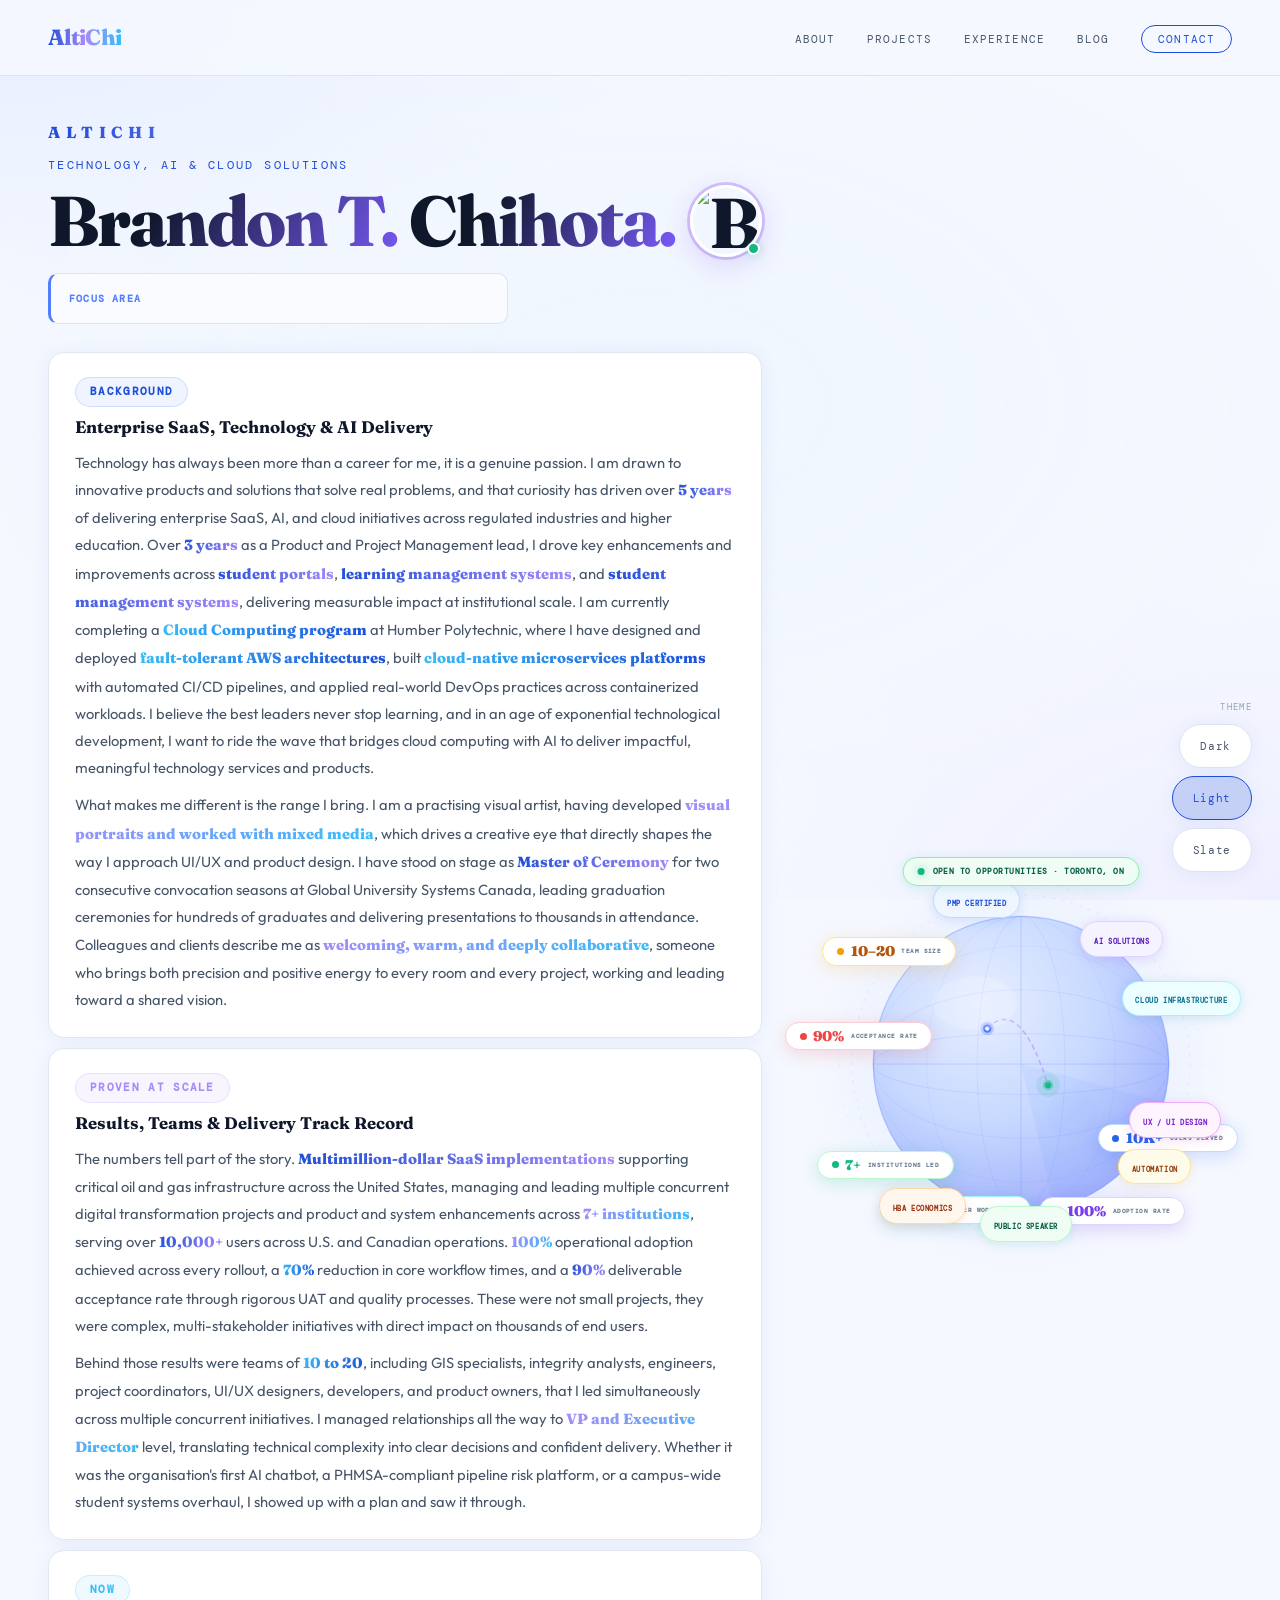
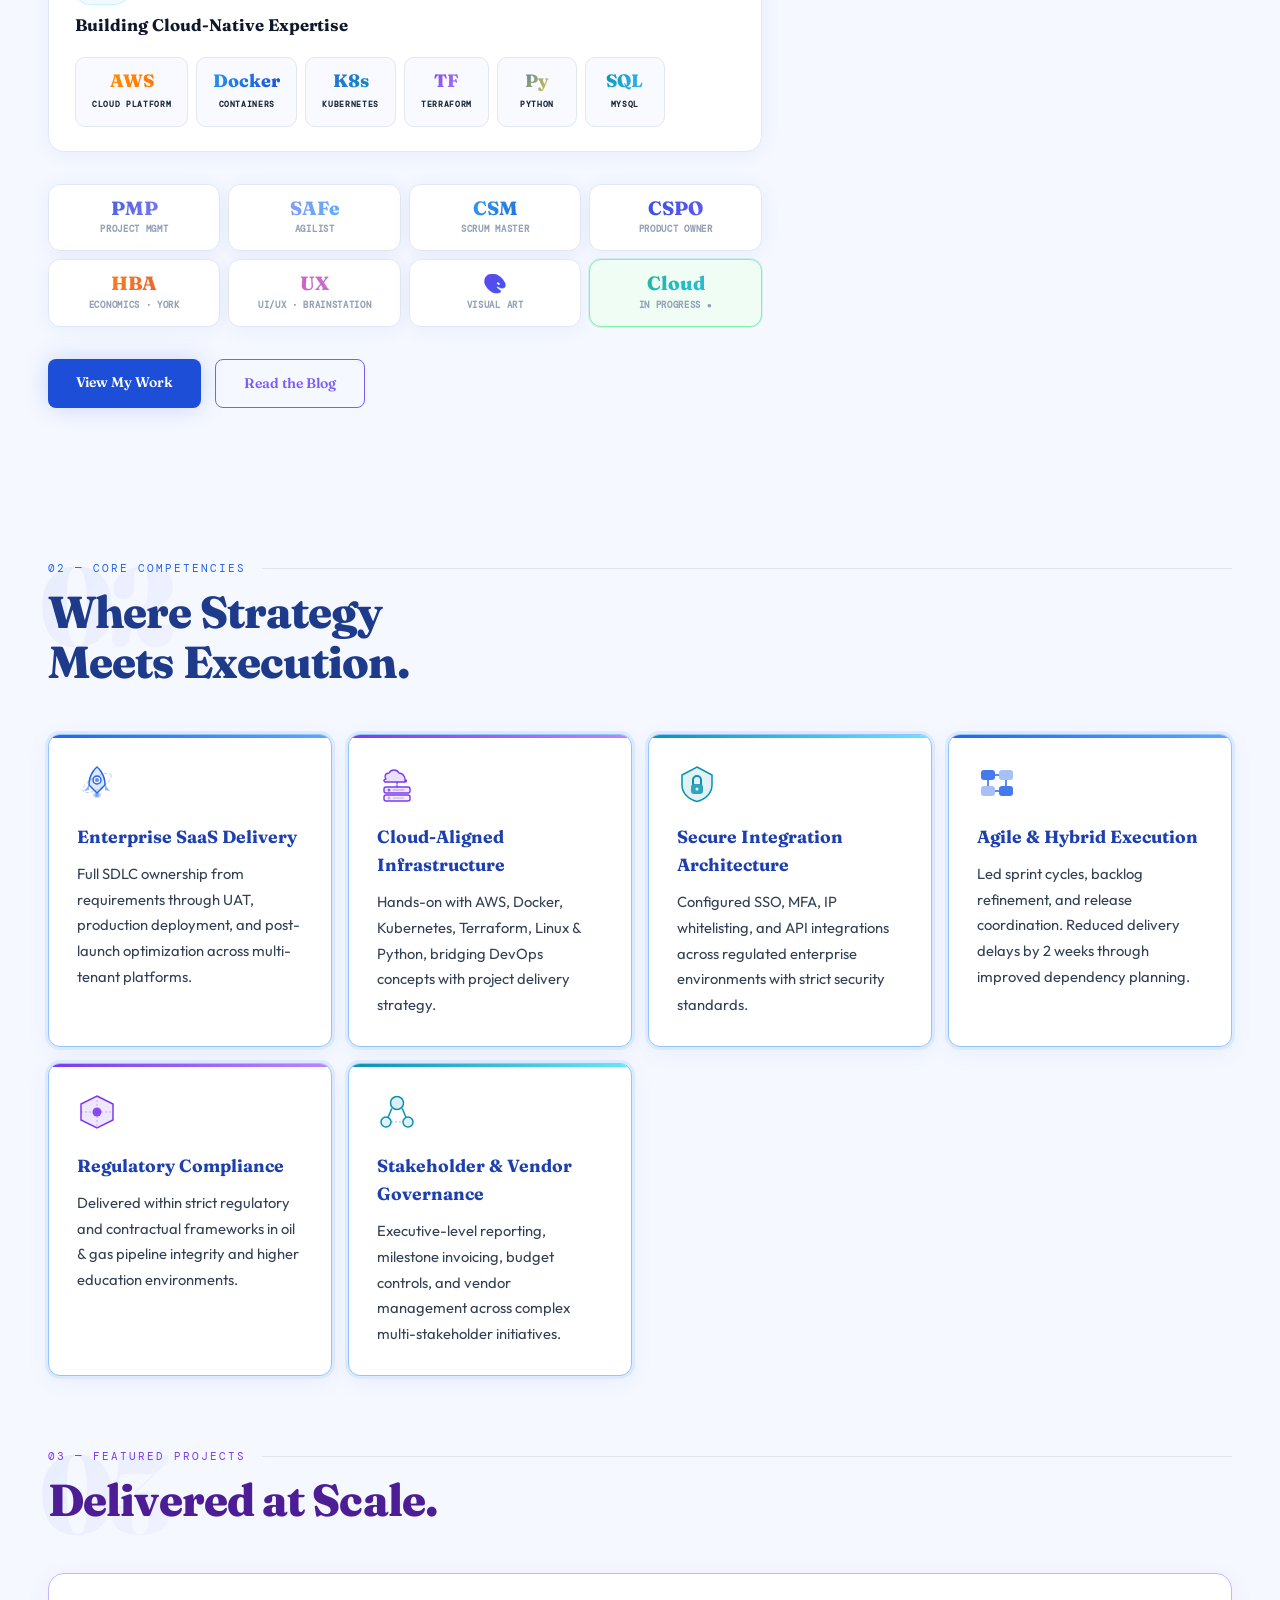
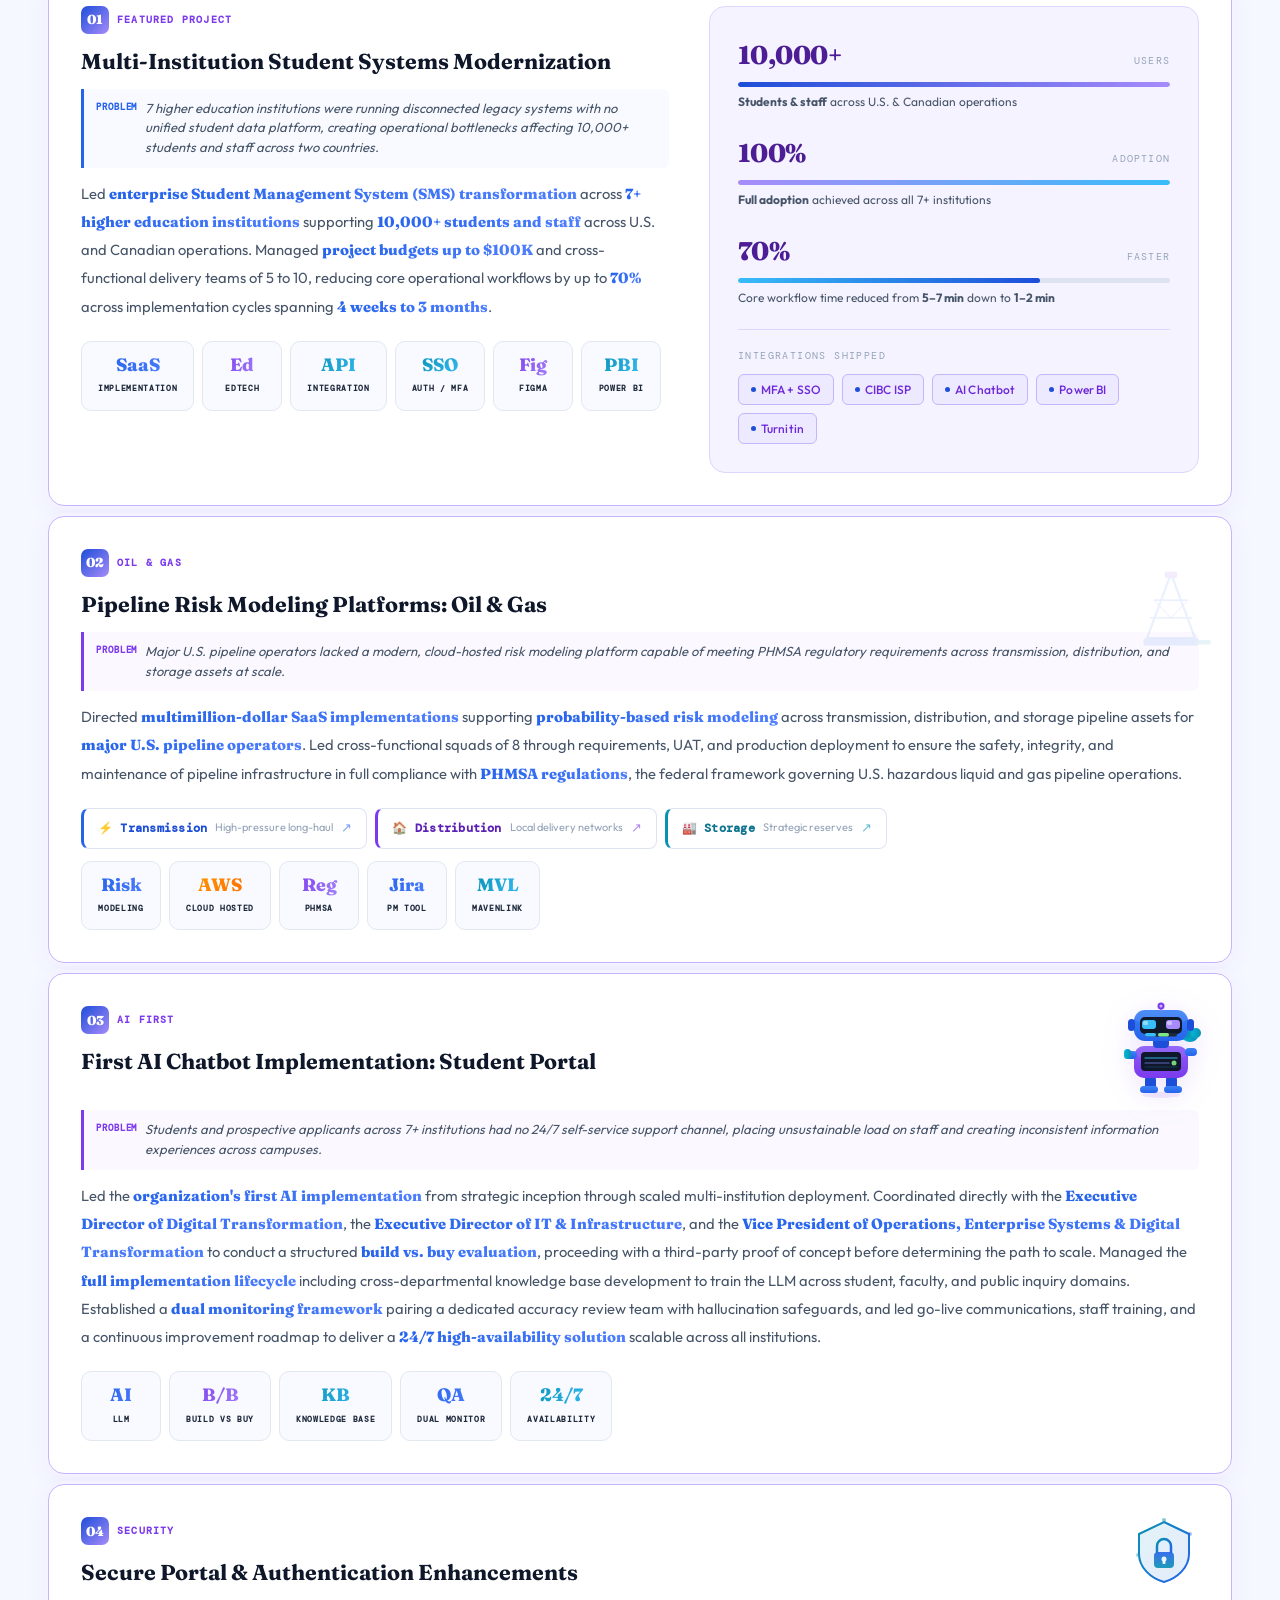
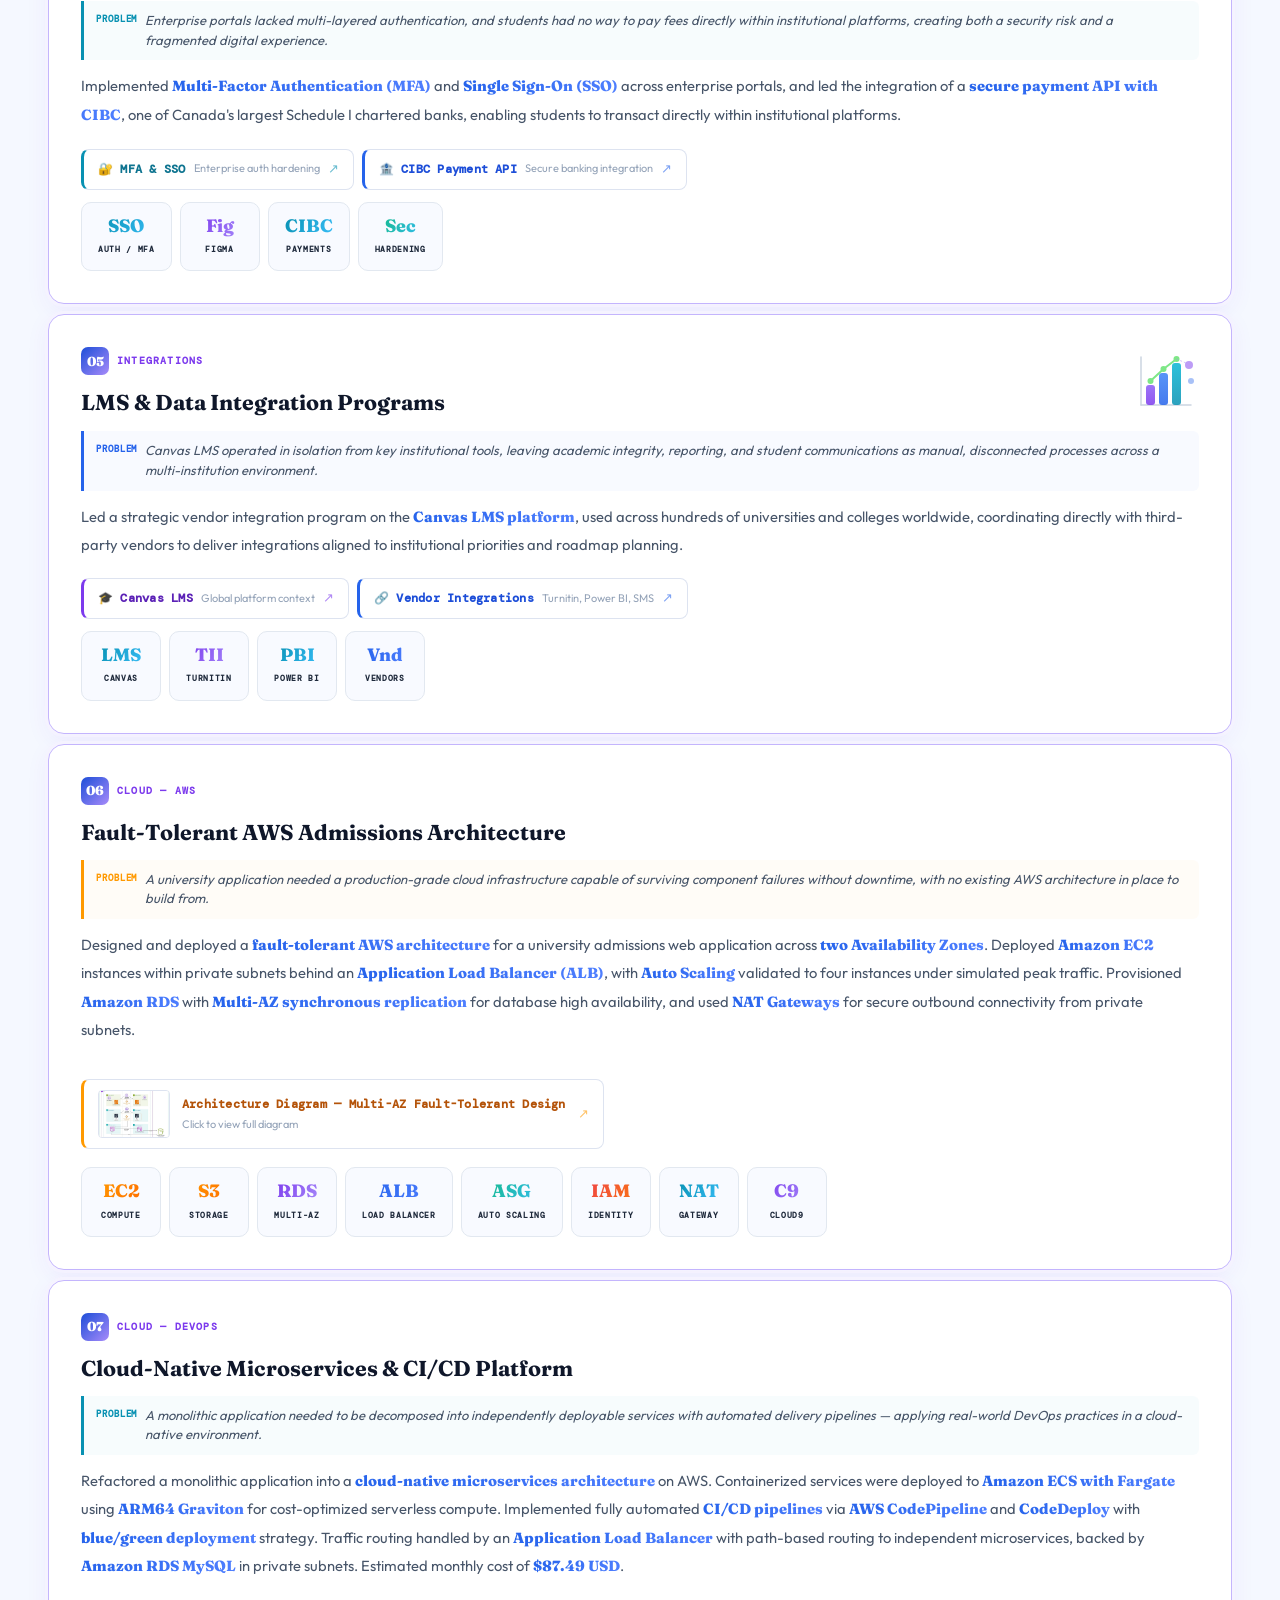
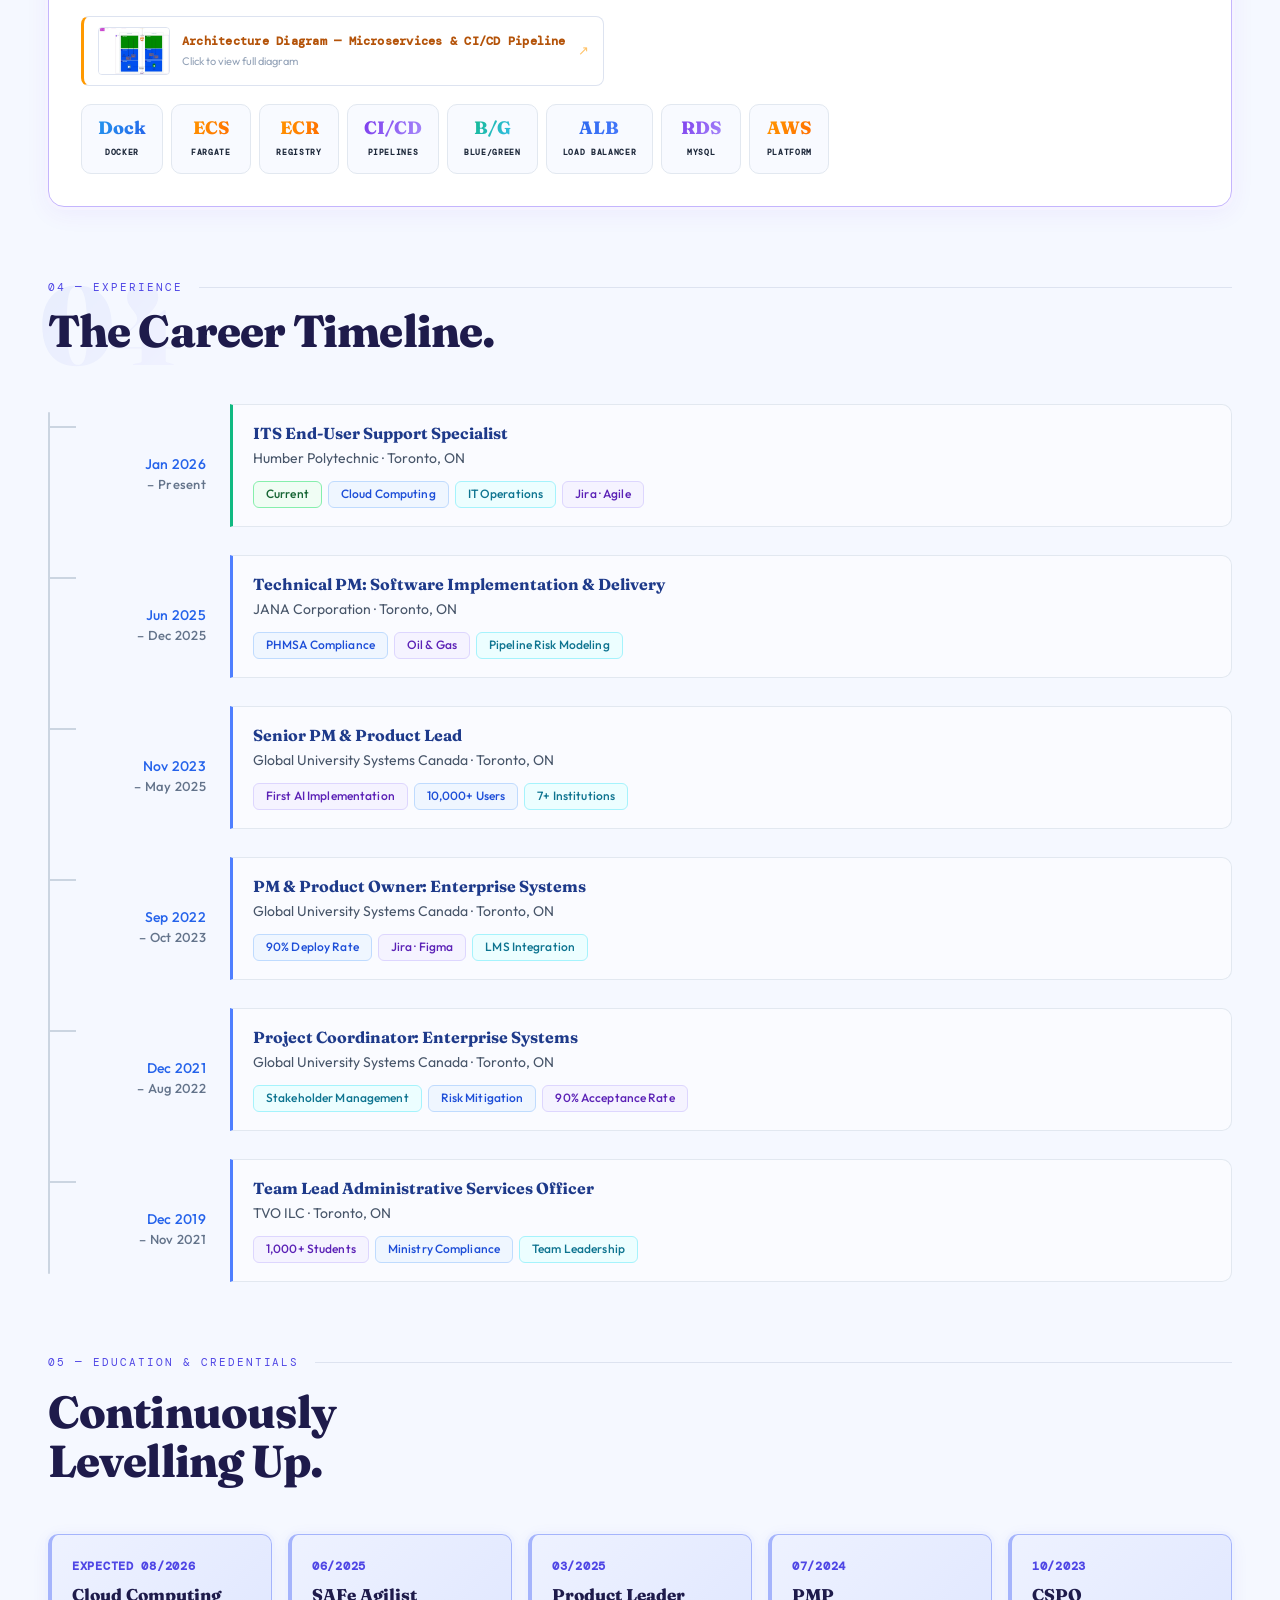
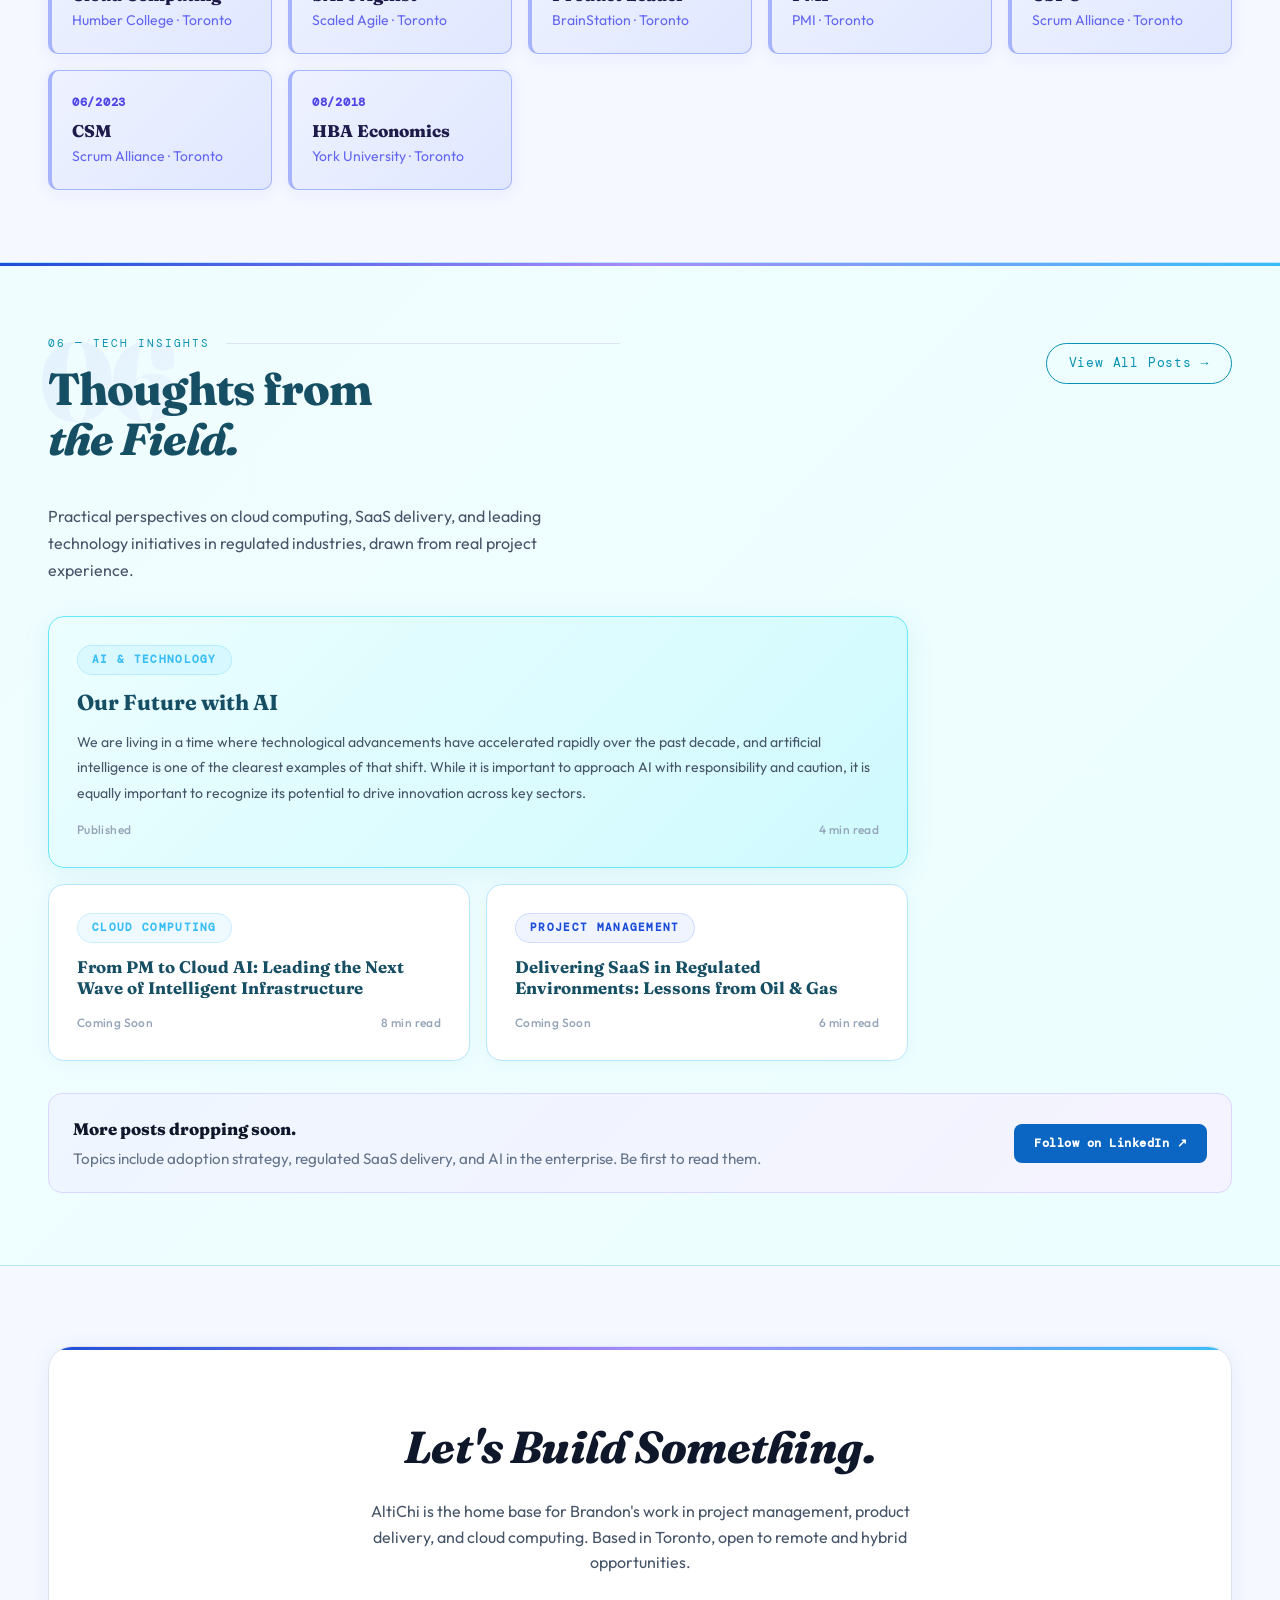
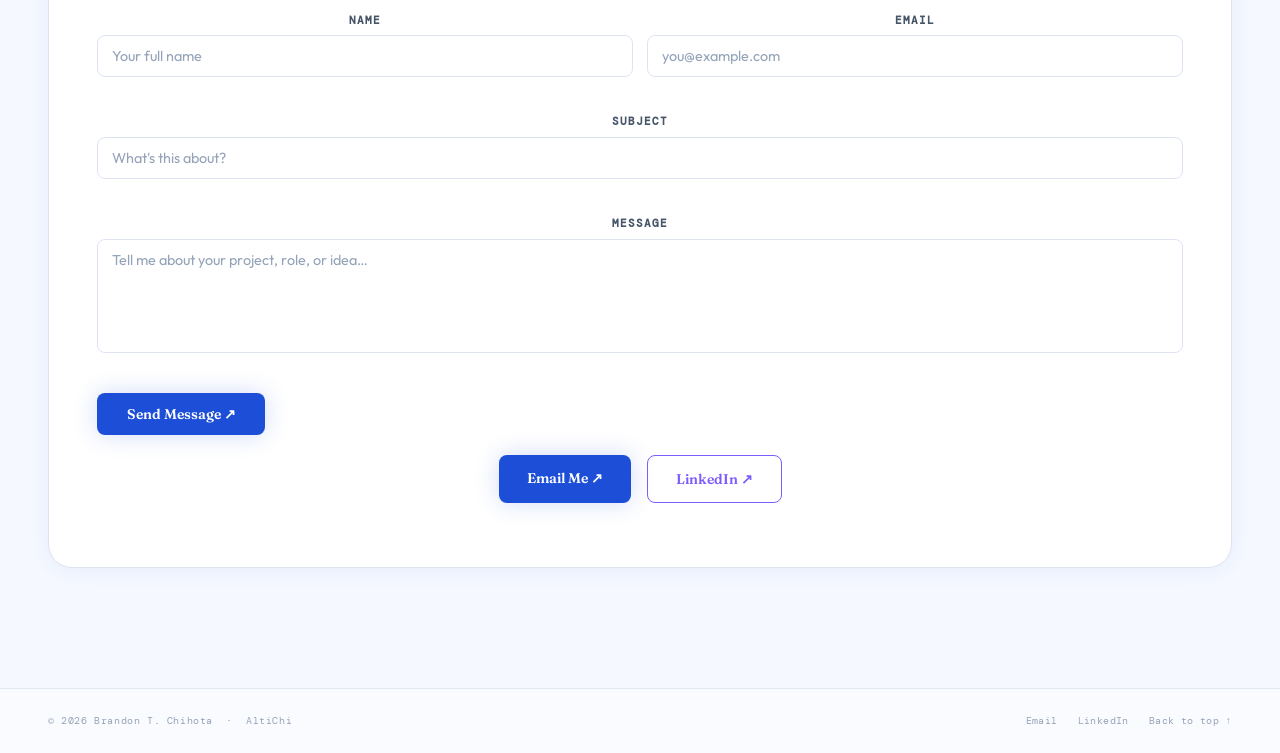
==== commit c5d8eeaa: "fix: readability improvements for dark/slate themes" ====
--- a/altichi-site/index.html
+++ b/altichi-site/index.html
@@ -17,7 +17,7 @@
   <meta property="og:url" content="https://altichi.com"/>
   <meta property="og:title" content="AltiChi — Brandon T. Chihota | Technology, AI & Cloud Solutions Consultant"/>
   <meta property="og:description" content="Technology, AI & Cloud Solutions Consultant and project delivery leader based in Toronto. PMP certified. Helping organisations navigate SaaS, cloud, and AI adoption at scale."/>
-  <meta property="og:image" content="https://altichi.com/assets/headshot.png"/>
+  <meta property="og:image" content="https://altichi.com/assets/headshot.webp"/>
   <meta property="og:site_name" content="AltiChi"/>
   <meta property="og:locale" content="en_CA"/>
 
@@ -26,7 +26,7 @@
   <meta name="twitter:url" content="https://altichi.com"/>
   <meta name="twitter:title" content="AltiChi — Brandon T. Chihota | Technology, AI & Cloud Solutions Consultant"/>
   <meta name="twitter:description" content="Technology, AI & Cloud Solutions Consultant and project delivery leader based in Toronto. PMP certified. 10,000+ users served."/>
-  <meta name="twitter:image" content="https://altichi.com/assets/headshot.png"/>
+  <meta name="twitter:image" content="https://altichi.com/assets/headshot.webp"/>
 
   <!-- ── SCHEMA.ORG STRUCTURED DATA (Google rich results) ── -->
   <script type="application/ld+json">
@@ -69,8 +69,15 @@
   <link rel="dns-prefetch" href="https://fonts.googleapis.com"/>
   <link rel="dns-prefetch" href="https://www.linkedin.com"/>
   <link rel="preconnect" href="https://fonts.gstatic.com" crossorigin/>
+  <!-- ── PERFORMANCE: Preload above-the-fold assets ── -->
+  <link rel="preload" as="image" href="assets/headshot.webp" type="image/webp" fetchpriority="high"/>
+  <link rel="preload" as="image" href="assets/headshot.avif" type="image/avif" fetchpriority="high"/>
   <link href="https://fonts.googleapis.com/css2?family=Fraunces:ital,opsz,wght@0,9..144,600;0,9..144,700;0,9..144,800;1,9..144,600;1,9..144,700&family=DM+Mono:ital,wght@0,300;0,400;1,300&family=Outfit:wght@300;400;500&display=swap" rel="stylesheet"/>
   <style>
+    /* ── CRITICAL ABOVE-THE-FOLD CSS (inlined for FCP) ──
+       Fonts: font-display:swap is set via Google Fonts URL param (?display=swap)
+       which instructs the browser to render with fallback while custom font loads. */
+
     :root {
       --primary:      #4F7FFF;
       --primary-glow: #4F7FFF33;
@@ -89,8 +96,8 @@
       --bg-card:       #111927;
       --border:        #1E2F4A;
       --text-primary:  #EEF2FF;
-      --text-secondary:#94A3B8;
-      --text-muted:    #475569;
+      --text-secondary:#B8C8E0;  /* was #94A3B8 → 7.6:1 → now 11.5:1 */
+      --text-muted:    #6B84A3;  /* was #475569 → 2.6:1 → now 5.1:1 ✓ AA */
       --nav-bg:        #080C14dd;
       --shadow:        0 4px 32px #0008;
     }
@@ -104,7 +111,11 @@
       --text-secondary:#475569;
       --text-muted:    #94A3B8;
       --nav-bg:        #F5F8FFee;
-      --shadow:        0 2px 20px #4F7FFF12;
+      --shadow:        0 2px 20px #1D4ED812;
+      /* WCAG AA contrast fix: #4F7FFF on #F5F8FF = 3.2:1 (fails).
+         #1D4ED8 on #F5F8FF = 6.0:1 (passes AA + AAA for large text) */
+      --primary:       #1D4ED8;
+      --primary-glow:  #1D4ED833;
     }
 
     /* ── LIGHT THEME: ELECTRIC NEON SECTION COLORS ── */
@@ -140,7 +151,10 @@
     }
     body.theme-light #projects .project-card::after { background: linear-gradient(90deg, #7C3AED, #EC4899); }
     body.theme-light #projects .project-num   { color: #7C3AED; }
-    body.theme-light #projects .project-title { color: #3B82F6; }
+    body.theme-light #projects .project-title { color: var(--text-primary); }
+    body.theme-light .project-title { color: #3B82F6; }
+    body.theme-dark  .project-title { color: #93C5FD; }
+    body.theme-slate .project-title { color: #A5C8F0; }
     body.theme-light #projects .tag-blue   { background: #EFF6FF; color: #2563EB; border-color: #93C5FD; }
     body.theme-light #projects .tag-violet { background: #F5F3FF; color: #7C3AED; border-color: #C4B5FD; }
     body.theme-light #projects .tag-cyan   { background: #ECFEFF; color: #0891B2; border-color: #67E8F9; }
@@ -195,8 +209,8 @@
       --bg-card:       #1E2C42;
       --border:        #2A3D5C;
       --text-primary:  #F1F5F9;
-      --text-secondary:#94A3B8;
-      --text-muted:    #4A6080;
+      --text-secondary:#B8C8E0;  /* was #94A3B8 → 7.0:1 → now 10.5:1 */
+      --text-muted:    #718BAD;  /* was #4A6080 → 2.8:1 → now 5.1:1 ✓ AA */
       --nav-bg:        #0F172Add;
       --shadow:        0 4px 32px #0009;
     }
@@ -275,13 +289,18 @@
     }
     .theme-btn {
       font-family: var(--font-mono); font-size: 11px;
-      padding: 7px 16px; border-radius: 100px;
+      /* min 44px touch target */
+      min-height: 44px; padding: 0 20px; border-radius: 100px;
       border: 1px solid var(--border);
       background: var(--bg-card); color: var(--text-secondary);
       cursor: pointer; letter-spacing: 0.06em;
       box-shadow: var(--shadow); transition: all 0.2s;
-    }
-    .theme-btn:hover, .theme-btn.active { border-color: var(--primary); color: var(--primary); }
+      display: flex; align-items: center; justify-content: center;
+    }
+    .theme-btn:hover, .theme-btn.active {
+      border-color: var(--primary); color: var(--primary);
+      background: var(--primary-glow);
+    }
 
     /* ── NAV ── */
     nav {
@@ -325,10 +344,14 @@
       flex-direction: column;
       justify-content: center;
       gap: 5px;
-      width: 36px; height: 36px;
+      /* 48×48 minimum touch target (WCAG 2.5.5) */
+      width: 48px; height: 48px;
       background: none; border: none; cursor: pointer;
       padding: 4px; flex-shrink: 0;
-    }
+      border-radius: 8px;
+      transition: background 0.15s;
+    }
+    .nav-hamburger:hover { background: var(--primary-glow); }
     .nav-hamburger span {
       display: block; width: 22px; height: 2px;
       background: var(--text-primary); border-radius: 2px;
@@ -340,17 +363,30 @@
     .nav-hamburger.open span:nth-child(2) { opacity: 0; }
     .nav-hamburger.open span:nth-child(3) { transform: translateY(-7px) rotate(-45deg); }
 
-    /* Mobile drawer */
+    /* Mobile drawer — smooth slide transition */
     .nav-drawer {
-      display: none;
+      display: flex;
+      flex-direction: column; gap: 4px;
       position: fixed; top: 65px; left: 0; right: 0;
       background: var(--nav-bg); backdrop-filter: blur(20px);
       border-bottom: 1px solid var(--border);
+      padding: 0 24px;
+      z-index: 99;
+      /* Hidden state */
+      max-height: 0;
+      overflow: hidden;
+      opacity: 0;
+      pointer-events: none;
+      transition: max-height 0.32s cubic-bezier(0.4,0,0.2,1),
+                  opacity 0.25s ease,
+                  padding 0.28s ease;
+    }
+    .nav-drawer.open {
+      max-height: 400px;
+      opacity: 1;
+      pointer-events: auto;
       padding: 16px 24px 24px;
-      flex-direction: column; gap: 4px;
-      z-index: 99;
-    }
-    .nav-drawer.open { display: flex; }
+    }
     .nav-drawer a {
       font-family: var(--font-mono); font-size: 13px; letter-spacing: 0.1em;
       text-transform: uppercase; text-decoration: none;
@@ -389,7 +425,8 @@
       .bio-blog-card { padding: 20px 18px; }
 
       /* ── HERO SUBTITLE ── */
-      .hero-subtitle { font-size: 0.85rem; padding: 8px 12px; }
+      .hero-subtitle { font-size: 0.85rem; padding: 8px 12px; max-width: 100%; gap: 8px; min-height: 44px; }
+      .spec-highlight { font-size: 0.85rem; display: block; white-space: nowrap; overflow: hidden; text-overflow: ellipsis; }
 
       /* ── HERO CERTS ── */
       .hero-certs-grid { grid-template-columns: repeat(2, 1fr) !important; gap: 6px; }
@@ -608,6 +645,8 @@
       border-left: 3px solid var(--primary);
       border-radius: 10px;
       width: 100%; max-width: 460px;
+      min-height: 50px;
+      overflow: hidden;
     }
     body.theme-light .hero-subtitle {
       background: #FAFBFF; border-color: #DDE3F0; border-left-color: #4F7FFF;
@@ -622,9 +661,12 @@
     .spec-highlight {
       font-family: var(--font-display); font-size: 1rem; font-weight: 700;
       color: var(--text-primary);
-      display: inline-block; white-space: nowrap;
+      display: inline-block;
       transition: opacity 0.3s ease, transform 0.3s ease;
       position: relative;
+      overflow: hidden;
+      text-overflow: ellipsis;
+      max-width: 100%;
     }
     body.theme-light .spec-highlight { color: #0F172A; }
     .spec-highlight::after {
@@ -749,9 +791,10 @@
     }
     .bio-tech-stat-label {
       font-family: var(--font-mono); font-size: clamp(8px, 0.65vw, 10px); font-weight: 700;
-      color: #1E293B; letter-spacing: 0.08em;
+      color: var(--text-secondary); letter-spacing: 0.08em;
       text-transform: uppercase; margin-top: 5px;
     }
+    body.theme-light .bio-tech-stat-label { color: var(--text-secondary); }
     body.theme-light .bio-tech-stat-label { color: #1E293B; }
 
     /* ── HERO CERT CARDS (replaces cert-badges) ── */
@@ -916,7 +959,82 @@
     .detail-chip.orange:hover { border-color: #FF9900; box-shadow: 0 4px 14px #FF990018; }
     body.theme-light .detail-chip { background: #fff; }
 
-    /* ── BLOG POST READER MODAL ── */
+    /* ── CONTACT FORM ── */
+    .contact-form-grid {
+      display: grid;
+      grid-template-columns: 1fr 1fr;
+      gap: 14px;
+      margin-bottom: 18px;
+    }
+    .cf-field { display: flex; flex-direction: column; gap: 6px; }
+    .cf-field--full { grid-column: 1 / -1; }
+    .cf-label {
+      font-family: var(--font-mono); font-size: 11px; font-weight: 700;
+      letter-spacing: 0.1em; text-transform: uppercase; color: var(--text-muted);
+    }
+    body.theme-light .cf-label { color: #475569; }
+    body.theme-dark  .cf-label,
+    body.theme-slate .cf-label { color: #B8C8E0; }
+    body.theme-dark  .cf-input,
+    body.theme-slate .cf-input {
+      background: var(--bg-surface);
+      border-color: #2D4A6E;
+      color: var(--text-primary);
+    }
+    body.theme-dark  .cf-input::placeholder,
+    body.theme-slate .cf-input::placeholder { color: #6B84A3; }
+    body.theme-dark  .cf-input:focus,
+    body.theme-slate .cf-input:focus { border-color: #60A5FA; box-shadow: 0 0 0 3px #3B82F622; }
+    .cf-input {
+      background: var(--bg-card); color: var(--text-primary);
+      border: 1px solid var(--border); border-radius: 8px;
+      padding: 11px 14px; font-family: var(--font-body); font-size: 0.9rem;
+      outline: none; transition: border-color 0.2s, box-shadow 0.2s;
+      width: 100%; box-sizing: border-box; resize: none;
+    }
+    .cf-input::placeholder { color: var(--text-muted); }
+    .cf-input:focus {
+      border-color: var(--primary);
+      box-shadow: 0 0 0 3px var(--primary-glow);
+    }
+    .cf-field--error .cf-input { border-color: #EF4444; box-shadow: 0 0 0 3px #EF444420; }
+    .cf-field--valid .cf-input { border-color: #10B981; }
+    .cf-textarea { min-height: 100px; }
+    .cf-err {
+      font-family: var(--font-mono); font-size: 11px; color: #EF4444;
+      min-height: 16px; letter-spacing: 0.02em;
+    }
+    .cf-actions { display: flex; align-items: center; gap: 14px; flex-wrap: wrap; }
+    .cf-submit { display: inline-flex; align-items: center; gap: 8px; min-width: 168px; justify-content: center; }
+    @keyframes cfSpin { to { transform: rotate(360deg); } }
+    .cf-success {
+      text-align: center; padding: 40px 24px; border: 1px solid #10B98133;
+      border-radius: 14px; background: linear-gradient(135deg, #0E1525, #0F2A1E);
+      margin-bottom: 20px;
+      animation: cfFadeIn 0.4s ease;
+    }
+    body.theme-light .cf-success {
+      background: linear-gradient(135deg, #F0FDF4, #ECFDF5);
+      border-color: #86EFAC;
+    }
+    @keyframes cfFadeIn { from { opacity: 0; transform: translateY(8px); } to { opacity: 1; transform: none; } }
+    .cf-success-icon {
+      width: 52px; height: 52px; border-radius: 50%;
+      background: linear-gradient(135deg, #10B981, #059669);
+      color: white; font-size: 22px; font-weight: 700;
+      display: flex; align-items: center; justify-content: center;
+      margin: 0 auto 14px; box-shadow: 0 0 24px #10B98144;
+    }
+    .cf-success-title {
+      font-family: var(--font-display); font-size: 1.3rem; font-weight: 800;
+      color: var(--text-primary); margin-bottom: 6px;
+    }
+    .cf-success-sub { font-size: 0.9rem; color: var(--text-secondary); }
+    @media (max-width: 600px) {
+      .contact-form-grid { grid-template-columns: 1fr; }
+    }
+
+        /* ── BLOG POST READER MODAL ── */
     #blog-reader { display: none; position: fixed; inset: 0; background: rgba(15,23,42,0.7); backdrop-filter: blur(8px); z-index: 99998; align-items: flex-start; justify-content: center; padding: 40px 24px; overflow-y: auto; }
     #blog-reader.open { display: flex; }
     #blog-reader-inner { position: relative; max-width: 680px; width: 100%; background: #fff; border-radius: 16px; box-shadow: 0 24px 64px rgba(0,0,0,0.25); overflow: hidden; margin: auto; }
@@ -944,19 +1062,72 @@
     .arch-thumb img { width: 72px; height: 48px; object-fit: cover; border-radius: 4px; border: 1px solid var(--border); flex-shrink: 0; }
     .arch-thumb-text { display: flex; flex-direction: column; gap: 2px; }
     .arch-thumb-title { font-family: var(--font-mono); font-size: 12px; font-weight: 700; color: #B45309; letter-spacing: 0.02em; }
+    body.theme-dark  .arch-thumb-title { color: #FCD34D; }
+    body.theme-slate .arch-thumb-title { color: #FBBF24; }
     .arch-thumb-sub { font-family: var(--font-body); font-size: 11px; color: var(--text-muted); }
     .arch-thumb-arrow { font-family: var(--font-mono); font-size: 13px; color: #FF9900; margin-left: auto; opacity: 0.6; }
     body.theme-light .arch-thumb { background: #fff; }
 
-    /* ── LIGHTBOX ── */
-    #arch-lightbox { display: none; position: fixed; inset: 0; background: rgba(15,23,42,0.7); backdrop-filter: blur(8px); z-index: 99998; align-items: center; justify-content: center; padding: 24px; }
+    /* ── LIGHTBOX WITH ZOOM/PAN ── */
+    #arch-lightbox { display: none; position: fixed; inset: 0; background: rgba(15,23,42,0.82); backdrop-filter: blur(10px); z-index: 99998; align-items: center; justify-content: center; padding: 24px; }
     #arch-lightbox.open { display: flex; }
-    #arch-lightbox-inner { position: relative; max-width: 640px; width: 100%; background: #fff; border-radius: 14px; box-shadow: 0 24px 64px rgba(0,0,0,0.25); overflow: hidden; }
-    #arch-lightbox-inner img { width: 100%; height: auto; display: block; padding: 16px; box-sizing: border-box; }
-    #arch-lightbox-caption { font-family: var(--font-mono); font-size: 10px; letter-spacing: 0.08em; text-transform: uppercase; color: #64748B; padding: 10px 16px; border-top: 1px solid #E2E8F0; }
-    #arch-lightbox-close { position: absolute; top: 10px; right: 10px; width: 30px; height: 30px; border-radius: 50%; background: rgba(15,23,42,0.55); border: none; color: #fff; font-size: 14px; cursor: pointer; display: flex; align-items: center; justify-content: center; transition: background 0.15s; z-index: 2; }
-    #arch-lightbox-close:hover { background: rgba(15,23,42,0.85); }
-    @media (max-width: 768px) { #arch-lightbox-inner { max-width: 95vw; } }
+    #arch-lightbox-inner {
+      position: relative; max-width: 720px; width: 100%;
+      background: #0E1525; border-radius: 14px;
+      box-shadow: 0 24px 80px rgba(0,0,0,0.5); overflow: hidden;
+      display: flex; flex-direction: column;
+    }
+    /* Zoom canvas area */
+    #arch-lightbox-canvas {
+      width: 100%; overflow: hidden; cursor: grab;
+      position: relative; background: #080C14;
+      min-height: 200px; max-height: 70vh;
+      display: flex; align-items: center; justify-content: center;
+      user-select: none;
+    }
+    #arch-lightbox-canvas:active { cursor: grabbing; }
+    #arch-lightbox-img {
+      display: block; max-width: none;
+      transform-origin: center center;
+      transition: transform 0.1s ease;
+      pointer-events: none;
+    }
+    /* Zoom controls bar */
+    #arch-lightbox-controls {
+      display: flex; align-items: center; gap: 10px;
+      padding: 10px 16px; border-top: 1px solid #1E2F4A;
+      background: #0E1525;
+    }
+    .lbx-ctrl-btn {
+      width: 32px; height: 32px; border-radius: 8px;
+      background: #111927; border: 1px solid #1E2F4A;
+      color: #94A3B8; font-size: 16px; cursor: pointer;
+      display: flex; align-items: center; justify-content: center;
+      transition: background 0.15s, color 0.15s; flex-shrink: 0;
+    }
+    .lbx-ctrl-btn:hover { background: #1E2F4A; color: #EEF2FF; }
+    #lbx-zoom-level {
+      font-family: var(--font-mono); font-size: 11px;
+      color: #64748B; letter-spacing: 0.06em; min-width: 44px; text-align: center;
+    }
+    #arch-lightbox-caption {
+      font-family: var(--font-mono); font-size: 10px;
+      letter-spacing: 0.08em; text-transform: uppercase;
+      color: #475569; padding: 0 16px 12px; flex: 1;
+    }
+    #arch-lightbox-close {
+      position: absolute; top: 10px; right: 10px;
+      width: 34px; height: 34px; border-radius: 50%;
+      background: rgba(15,23,42,0.72); border: none;
+      color: #EEF2FF; font-size: 14px; cursor: pointer;
+      display: flex; align-items: center; justify-content: center;
+      transition: background 0.15s; z-index: 2;
+    }
+    #arch-lightbox-close:hover { background: rgba(79,127,255,0.6); }
+    @media (max-width: 768px) {
+      #arch-lightbox-inner { max-width: 98vw; }
+      #arch-lightbox-canvas { max-height: 55vh; }
+    }
 
     /* ── PROJECTS ── */
     .projects-grid { display: grid; grid-template-columns: 1fr; gap: 10px; margin-top: 48px; }
@@ -1239,14 +1410,16 @@
     .rt-role {
       font-family: var(--font-display); font-weight: 700;
       font-size: clamp(1rem, 1.2vw, 1.15rem); margin-bottom: 5px; line-height: 1.35;
-      color: #1E3A8A;
+      color: var(--text-primary);
     }
     .rt-org {
       font-family: var(--font-body); font-size: 14px; font-weight: 400;
-      margin-bottom: 12px; color: #475569; line-height: 1.4;
-    }
+      margin-bottom: 12px; color: var(--text-secondary); line-height: 1.4;
+    }
+    body.theme-light .rt-role { color: var(--text-primary); }
     body.theme-light .rt-role { color: #1E3A8A; }
-    body.theme-light .rt-org  { color: #475569; }
+    body.theme-light .rt-org  { color: var(--text-secondary); }
+    body.theme-light .rt-org { color: #475569; }
 
     .rt-tags { display: flex; flex-wrap: wrap; gap: 6px; }
     .rt-tag {
@@ -1511,7 +1684,12 @@
 <body class="theme-light">
 
   <!-- THEME SWITCHER -->
-
+  <div class="theme-switcher" role="group" aria-label="Choose colour theme">
+    <div class="theme-label">Theme</div>
+    <button class="theme-btn" id="btn-dark"  onclick="setTheme('dark')"  aria-label="Switch to dark theme"  aria-pressed="false">Dark</button>
+    <button class="theme-btn" id="btn-light" onclick="setTheme('light')" aria-label="Switch to light theme" aria-pressed="true">Light</button>
+    <button class="theme-btn" id="btn-slate" onclick="setTheme('slate')" aria-label="Switch to slate theme" aria-pressed="false">Slate</button>
+  </div>
 
   <!-- NAV -->
   <nav>
@@ -1545,11 +1723,15 @@
         <!-- Headshot — moved inline with name, hidden here -->
         <div class="hero-photo-wrap" style="display:none;">
           <div id="hero-photo" style="position:relative;display:inline-block;">
-            <img src="assets/headshot.png"
+            <picture>
+              <source srcset="assets/headshot.avif" type="image/avif">
+              <source srcset="assets/headshot.webp" type="image/webp">
+              <img src="assets/headshot.png"
               alt="Brandon T. Chihota"
               style="width:92px;height:92px;border-radius:50%;object-fit:cover;object-position:center top;image-rendering:high-quality;
                      border:3px solid white;
                      box-shadow:0 0 0 3px #7C3AED44, 0 8px 32px rgba(124,58,237,0.2);">
+              </picture>
             <div style="position:absolute;bottom:2px;right:2px;background:#10B981;width:16px;height:16px;
                         border-radius:50%;border:2.5px solid white;box-shadow:0 0 8px #10B98155;">
             </div>
@@ -1563,12 +1745,17 @@
             <span class="hero-name-line2">
               <span class="hero-name-last">Chihota.</span>
               <span class="hero-photo-inline">
-                <img src="assets/headshot.png"
+                <picture>
+                     <source srcset="assets/headshot.avif" type="image/avif">
+                     <source srcset="assets/headshot.webp" type="image/webp">
+                     <img src="assets/headshot.png"
                      alt="Brandon T. Chihota"
+                     width="72" height="72"
                      style="width:72px;height:72px;border-radius:50%;object-fit:cover;object-position:center top;image-rendering:high-quality;
                             border:3px solid white;
                             box-shadow:0 0 0 3px #7C3AED44, 0 8px 32px rgba(124,58,237,0.2);
                             display:block;">
+                     </picture>
                 <span class="hero-photo-dot"></span>
               </span>
             </span>
@@ -1882,12 +2069,12 @@
   </section>
 
   <!-- SKILLS -->
-  <section id="about">
+  <section id="about" aria-labelledby="skills-heading">
     <div class="content-section">
       <div class="section-header">
         <div class="section-stamp">02</div>
         <div class="section-label">02 — Core Competencies</div>
-        <h2 class="section-heading">Where Strategy<br>Meets Execution.</h2>
+        <h2 id="skills-heading" class="section-heading">Where Strategy<br>Meets Execution.</h2>
       </div>
       <div class="skills-grid">
         <div class="skill-card blue">
@@ -1953,12 +2140,12 @@
   </section>
 
   <!-- PROJECTS -->
-  <section id="projects">
+  <section id="projects" aria-labelledby="projects-heading">
     <div class="content-section" style="padding-top:0;">
       <div class="section-header">
         <div class="section-stamp">03</div>
         <div class="section-label">03 — Featured Projects</div>
-        <h2 class="section-heading">Delivered at Scale.</h2>
+        <h2 id="projects-heading" class="section-heading">Delivered at Scale.</h2>
       </div>
       <div class="projects-grid">
 
@@ -1967,7 +2154,7 @@
           <div>
             <div class="project-num" data-n="01">FEATURED PROJECT</div>
             <div class="project-title">Multi-Institution Student Systems Modernization</div>
-            <div style="display:flex;align-items:flex-start;gap:8px;margin-bottom:12px;padding:10px 12px;background:#2563EB08;border-left:3px solid #2563EB;border-radius:0 6px 6px 0;"><span style="font-family:var(--font-mono);font-size:9px;font-weight:800;letter-spacing:0.1em;text-transform:uppercase;color:#2563EB;white-space:nowrap;padding-top:1px;">Problem</span><span style="font-size:0.82rem;color:#475569;line-height:1.5;font-style:italic;">7 higher education institutions were running disconnected legacy systems with no unified student data platform, creating operational bottlenecks affecting 10,000+ students and staff across two countries.</span></div>
+            <div style="display:flex;align-items:flex-start;gap:8px;margin-bottom:12px;padding:10px 12px;background:#2563EB08;border-left:3px solid #2563EB;border-radius:0 6px 6px 0;"><span style="font-family:var(--font-mono);font-size:9px;font-weight:800;letter-spacing:0.1em;text-transform:uppercase;color:#2563EB;white-space:nowrap;padding-top:1px;">Problem</span><span style="font-size:0.82rem;color:var(--text-secondary);line-height:1.5;font-style:italic;">7 higher education institutions were running disconnected legacy systems with no unified student data platform, creating operational bottlenecks affecting 10,000+ students and staff across two countries.</span></div>
           <div class="project-desc">Led <span class="bio-stat-blue-only">enterprise Student Management System (SMS) transformation</span> across <span class="bio-stat-blue-only">7+ higher education institutions</span> supporting <span class="bio-stat-blue-only">10,000+ students and staff</span> across U.S. and Canadian operations. Managed <span class="bio-stat-blue-only">project budgets up to $100K</span> and cross-functional delivery teams of 5 to 10, reducing core operational workflows by up to <span class="bio-stat-blue-only">70%</span> across implementation cycles spanning <span class="bio-stat-blue-only">4 weeks to 3 months</span>.</div>
             <div class="bio-tech-grid">
               <div class="bio-tech-stat">
@@ -2051,7 +2238,7 @@
           </svg>
           <div class="project-num" data-n="02">Oil &amp; Gas</div>
           <div class="project-title">Pipeline Risk Modeling Platforms: Oil & Gas</div>
-          <div style="display:flex;align-items:flex-start;gap:8px;margin-bottom:12px;padding:10px 12px;background:#7C3AED08;border-left:3px solid #7C3AED;border-radius:0 6px 6px 0;"><span style="font-family:var(--font-mono);font-size:9px;font-weight:800;letter-spacing:0.1em;text-transform:uppercase;color:#7C3AED;white-space:nowrap;padding-top:1px;">Problem</span><span style="font-size:0.82rem;color:#475569;line-height:1.5;font-style:italic;">Major U.S. pipeline operators lacked a modern, cloud-hosted risk modeling platform capable of meeting PHMSA regulatory requirements across transmission, distribution, and storage assets at scale.</span></div>
+          <div style="display:flex;align-items:flex-start;gap:8px;margin-bottom:12px;padding:10px 12px;background:#7C3AED08;border-left:3px solid #7C3AED;border-radius:0 6px 6px 0;"><span style="font-family:var(--font-mono);font-size:9px;font-weight:800;letter-spacing:0.1em;text-transform:uppercase;color:#7C3AED;white-space:nowrap;padding-top:1px;">Problem</span><span style="font-size:0.82rem;color:var(--text-secondary);line-height:1.5;font-style:italic;">Major U.S. pipeline operators lacked a modern, cloud-hosted risk modeling platform capable of meeting PHMSA regulatory requirements across transmission, distribution, and storage assets at scale.</span></div>
           <div class="project-desc">Directed <span class="bio-stat-blue-only">multimillion-dollar SaaS implementations</span> supporting <span class="bio-stat-blue-only">probability-based risk modeling</span> across transmission, distribution, and storage pipeline assets for <span class="bio-stat-blue-only">major U.S. pipeline operators</span>. Led cross-functional squads of 8 through requirements, UAT, and production deployment to ensure the safety, integrity, and maintenance of pipeline infrastructure in full compliance with <span class="bio-stat-blue-only">PHMSA regulations</span>, the federal framework governing U.S. hazardous liquid and gas pipeline operations.</div>
           <!-- Pipeline asset cards — click to expand -->
           <div class="detail-chips" id="pipeline-cards">
@@ -2169,7 +2356,7 @@
               <circle cx="38" cy="0" r="1.5" fill="#C4B5FD"/>
             </svg>
           </div>
-          <div style="display:flex;align-items:flex-start;gap:8px;margin-bottom:12px;padding:10px 12px;background:#7C3AED08;border-left:3px solid #7C3AED;border-radius:0 6px 6px 0;"><span style="font-family:var(--font-mono);font-size:9px;font-weight:800;letter-spacing:0.1em;text-transform:uppercase;color:#7C3AED;white-space:nowrap;padding-top:1px;">Problem</span><span style="font-size:0.82rem;color:#475569;line-height:1.5;font-style:italic;">Students and prospective applicants across 7+ institutions had no 24/7 self-service support channel, placing unsustainable load on staff and creating inconsistent information experiences across campuses.</span></div>
+          <div style="display:flex;align-items:flex-start;gap:8px;margin-bottom:12px;padding:10px 12px;background:#7C3AED08;border-left:3px solid #7C3AED;border-radius:0 6px 6px 0;"><span style="font-family:var(--font-mono);font-size:9px;font-weight:800;letter-spacing:0.1em;text-transform:uppercase;color:#7C3AED;white-space:nowrap;padding-top:1px;">Problem</span><span style="font-size:0.82rem;color:var(--text-secondary);line-height:1.5;font-style:italic;">Students and prospective applicants across 7+ institutions had no 24/7 self-service support channel, placing unsustainable load on staff and creating inconsistent information experiences across campuses.</span></div>
           <div class="project-desc">Led the <span class="bio-stat-blue-only">organization's first AI implementation</span> from strategic inception through scaled multi-institution deployment. Coordinated directly with the <span class="bio-stat-blue-only">Executive Director of Digital Transformation</span>, the <span class="bio-stat-blue-only">Executive Director of IT &amp; Infrastructure</span>, and the <span class="bio-stat-blue-only">Vice President of Operations, Enterprise Systems &amp; Digital Transformation</span> to conduct a structured <span class="bio-stat-blue-only">build vs. buy evaluation</span>, proceeding with a third-party proof of concept before determining the path to scale. Managed the <span class="bio-stat-blue-only">full implementation lifecycle</span> including cross-departmental knowledge base development to train the LLM across student, faculty, and public inquiry domains. Established a <span class="bio-stat-blue-only">dual monitoring framework</span> pairing a dedicated accuracy review team with hallucination safeguards, and led go-live communications, staff training, and a continuous improvement roadmap to deliver a <span class="bio-stat-blue-only">24/7 high-availability solution</span> scalable across all institutions.</div>
 <div class="bio-tech-grid">
               <div class="bio-tech-stat">
@@ -2218,7 +2405,7 @@
               <circle cx="9"  cy="38" r="2" fill="#0891B2" opacity="0.4"/>
             </svg>
           </div>
-          <div style="display:flex;align-items:flex-start;gap:8px;margin-bottom:12px;padding:10px 12px;background:#0891B208;border-left:3px solid #0891B2;border-radius:0 6px 6px 0;"><span style="font-family:var(--font-mono);font-size:9px;font-weight:800;letter-spacing:0.1em;text-transform:uppercase;color:#0891B2;white-space:nowrap;padding-top:1px;">Problem</span><span style="font-size:0.82rem;color:#475569;line-height:1.5;font-style:italic;">Enterprise portals lacked multi-layered authentication, and students had no way to pay fees directly within institutional platforms, creating both a security risk and a fragmented digital experience.</span></div>
+          <div style="display:flex;align-items:flex-start;gap:8px;margin-bottom:12px;padding:10px 12px;background:#0891B208;border-left:3px solid #0891B2;border-radius:0 6px 6px 0;"><span style="font-family:var(--font-mono);font-size:9px;font-weight:800;letter-spacing:0.1em;text-transform:uppercase;color:#0891B2;white-space:nowrap;padding-top:1px;">Problem</span><span style="font-size:0.82rem;color:var(--text-secondary);line-height:1.5;font-style:italic;">Enterprise portals lacked multi-layered authentication, and students had no way to pay fees directly within institutional platforms, creating both a security risk and a fragmented digital experience.</span></div>
           <div class="project-desc">Implemented <span class="bio-stat-blue-only">Multi-Factor Authentication (MFA)</span> and <span class="bio-stat-blue-only">Single Sign-On (SSO)</span> across enterprise portals, and led the integration of a <span class="bio-stat-blue-only">secure payment API with CIBC</span>, one of Canada's largest Schedule I chartered banks, enabling students to transact directly within institutional platforms.</div>
 
           <div class="detail-chips">
@@ -2280,7 +2467,7 @@
               <line x1="47.5" y1="12" x2="57" y2="16" stroke="#A78BFA" stroke-width="1" stroke-dasharray="2 2" opacity="0.5"/>
             </svg>
           </div>
-          <div style="display:flex;align-items:flex-start;gap:8px;margin-bottom:12px;padding:10px 12px;background:#2563EB08;border-left:3px solid #2563EB;border-radius:0 6px 6px 0;"><span style="font-family:var(--font-mono);font-size:9px;font-weight:800;letter-spacing:0.1em;text-transform:uppercase;color:#2563EB;white-space:nowrap;padding-top:1px;">Problem</span><span style="font-size:0.82rem;color:#475569;line-height:1.5;font-style:italic;">Canvas LMS operated in isolation from key institutional tools, leaving academic integrity, reporting, and student communications as manual, disconnected processes across a multi-institution environment.</span></div>
+          <div style="display:flex;align-items:flex-start;gap:8px;margin-bottom:12px;padding:10px 12px;background:#2563EB08;border-left:3px solid #2563EB;border-radius:0 6px 6px 0;"><span style="font-family:var(--font-mono);font-size:9px;font-weight:800;letter-spacing:0.1em;text-transform:uppercase;color:#2563EB;white-space:nowrap;padding-top:1px;">Problem</span><span style="font-size:0.82rem;color:var(--text-secondary);line-height:1.5;font-style:italic;">Canvas LMS operated in isolation from key institutional tools, leaving academic integrity, reporting, and student communications as manual, disconnected processes across a multi-institution environment.</span></div>
           <div class="project-desc">Led a strategic vendor integration program on the <span class="bio-stat-blue-only">Canvas LMS platform</span>, used across hundreds of universities and colleges worldwide, coordinating directly with third-party vendors to deliver integrations aligned to institutional priorities and roadmap planning.</div>
 
           <div class="detail-chips">
@@ -2319,7 +2506,7 @@
         <div class="project-card">
           <div class="project-num" data-n="06">Cloud — AWS</div>
           <div class="project-title">Fault-Tolerant AWS Admissions Architecture</div>
-          <div style="display:flex;align-items:flex-start;gap:8px;margin-bottom:12px;padding:10px 12px;background:#FF990008;border-left:3px solid #FF9900;border-radius:0 6px 6px 0;"><span style="font-family:var(--font-mono);font-size:9px;font-weight:800;letter-spacing:0.1em;text-transform:uppercase;color:#FF9900;white-space:nowrap;padding-top:1px;">Problem</span><span style="font-size:0.82rem;color:#475569;line-height:1.5;font-style:italic;">A university application needed a production-grade cloud infrastructure capable of surviving component failures without downtime, with no existing AWS architecture in place to build from.</span></div>
+          <div style="display:flex;align-items:flex-start;gap:8px;margin-bottom:12px;padding:10px 12px;background:#FF990008;border-left:3px solid #FF9900;border-radius:0 6px 6px 0;"><span style="font-family:var(--font-mono);font-size:9px;font-weight:800;letter-spacing:0.1em;text-transform:uppercase;color:#FF9900;white-space:nowrap;padding-top:1px;">Problem</span><span style="font-size:0.82rem;color:var(--text-secondary);line-height:1.5;font-style:italic;">A university application needed a production-grade cloud infrastructure capable of surviving component failures without downtime, with no existing AWS architecture in place to build from.</span></div>
           <div class="project-desc">Designed and deployed a <span class="bio-stat-blue-only">fault-tolerant AWS architecture</span> for a university admissions web application across <span class="bio-stat-blue-only">two Availability Zones</span>. Deployed <span class="bio-stat-blue-only">Amazon EC2</span> instances within private subnets behind an <span class="bio-stat-blue-only">Application Load Balancer (ALB)</span>, with <span class="bio-stat-blue-only">Auto Scaling</span> validated to four instances under simulated peak traffic. Provisioned <span class="bio-stat-blue-only">Amazon RDS</span> with <span class="bio-stat-blue-only">Multi-AZ synchronous replication</span> for database high availability, and used <span class="bio-stat-blue-only">NAT Gateways</span> for secure outbound connectivity from private subnets.</div>
           <div class="arch-thumb" data-arch-id="0">
             <img src="assets/aws-project1-diagram.jpg" alt="AWS Project 1 Architecture — Multi-AZ VPC with ALB, EC2 Auto Scaling, and RDS replication"/>
@@ -2369,7 +2556,7 @@
         <div class="project-card">
           <div class="project-num" data-n="07">Cloud — DevOps</div>
           <div class="project-title">Cloud-Native Microservices & CI/CD Platform</div>
-          <div style="display:flex;align-items:flex-start;gap:8px;margin-bottom:12px;padding:10px 12px;background:#0891B208;border-left:3px solid #0891B2;border-radius:0 6px 6px 0;"><span style="font-family:var(--font-mono);font-size:9px;font-weight:800;letter-spacing:0.1em;text-transform:uppercase;color:#0891B2;white-space:nowrap;padding-top:1px;">Problem</span><span style="font-size:0.82rem;color:#475569;line-height:1.5;font-style:italic;">A monolithic application needed to be decomposed into independently deployable services with automated delivery pipelines — applying real-world DevOps practices in a cloud-native environment.</span></div>
+          <div style="display:flex;align-items:flex-start;gap:8px;margin-bottom:12px;padding:10px 12px;background:#0891B208;border-left:3px solid #0891B2;border-radius:0 6px 6px 0;"><span style="font-family:var(--font-mono);font-size:9px;font-weight:800;letter-spacing:0.1em;text-transform:uppercase;color:#0891B2;white-space:nowrap;padding-top:1px;">Problem</span><span style="font-size:0.82rem;color:var(--text-secondary);line-height:1.5;font-style:italic;">A monolithic application needed to be decomposed into independently deployable services with automated delivery pipelines — applying real-world DevOps practices in a cloud-native environment.</span></div>
           <div class="project-desc">Refactored a monolithic application into a <span class="bio-stat-blue-only">cloud-native microservices architecture</span> on AWS. Containerized services were deployed to <span class="bio-stat-blue-only">Amazon ECS with Fargate</span> using <span class="bio-stat-blue-only">ARM64 Graviton</span> for cost-optimized serverless compute. Implemented fully automated <span class="bio-stat-blue-only">CI/CD pipelines</span> via <span class="bio-stat-blue-only">AWS CodePipeline</span> and <span class="bio-stat-blue-only">CodeDeploy</span> with <span class="bio-stat-blue-only">blue/green deployment</span> strategy. Traffic routing handled by an <span class="bio-stat-blue-only">Application Load Balancer</span> with path-based routing to independent microservices, backed by <span class="bio-stat-blue-only">Amazon RDS MySQL</span> in private subnets. Estimated monthly cost of <span class="bio-stat-blue-only">$87.49 USD</span>.</div>
           <div class="arch-thumb" data-arch-id="1">
             <img src="assets/aws-project2-diagram.jpg" alt="AWS Project 2 Architecture — ECS Fargate microservices with CI/CD pipeline and ALB routing"/>
@@ -2420,12 +2607,12 @@
   </section>
 
   <!-- EXPERIENCE -->
-  <section id="experience">
+  <section id="experience" aria-labelledby="experience-heading">
     <div class="content-section" style="padding-top:0;">
       <div class="section-header" style="margin-bottom:24px;">
         <div class="section-stamp">04</div>
         <div class="section-label">04 — Experience</div>
-        <h2 class="section-heading">The Career Timeline.</h2>
+        <h2 id="experience-heading" class="section-heading">The Career Timeline.</h2>
       </div>
       <div class="roadmap-timeline">
 
@@ -2647,14 +2834,87 @@
   </section>
 
   <!-- CONTACT -->
-  <section id="contact">
+  <section id="contact" aria-labelledby="contact-heading">
     <div class="contact-wrap">
       <div class="contact-box">
-        <div class="contact-heading">Let's Build Something.</div>
+        <div id="contact-heading" class="contact-heading">Let's Build Something.</div>
         <p class="contact-sub">AltiChi is the home base for Brandon's work in project management, product delivery, and cloud computing. Based in Toronto, open to remote and hybrid opportunities.</p>
-        <div class="contact-links">
-          <a href="/cdn-cgi/l/email-protection#d8baaab9b6bcb7b6acbbf6babb98bfb5b9b1b4f6bbb7b5" class="btn btn-primary">Email Me ↗</a>
-          <a href="https://www.linkedin.com/in/brandon-t-chihota" target="_blank" rel="noopener noreferrer" class="btn btn-ghost">LinkedIn ↗</a>
+
+        <!-- Contact Form -->
+        <div id="contact-form-wrap">
+          <div class="contact-form-grid">
+            <!-- Field: Name -->
+            <div class="cf-field" id="cf-name-wrap">
+              <label class="cf-label" for="cf-name">Name</label>
+              <input
+                class="cf-input" id="cf-name" type="text"
+                placeholder="Your full name"
+                autocomplete="name"
+                aria-required="true"
+                aria-describedby="cf-name-err"
+              />
+              <span class="cf-err" id="cf-name-err" role="alert" aria-live="polite"></span>
+            </div>
+            <!-- Field: Email -->
+            <div class="cf-field" id="cf-email-wrap">
+              <label class="cf-label" for="cf-email">Email</label>
+              <input
+                class="cf-input" id="cf-email" type="email"
+                placeholder="you@example.com"
+                autocomplete="email"
+                aria-required="true"
+                aria-describedby="cf-email-err"
+              />
+              <span class="cf-err" id="cf-email-err" role="alert" aria-live="polite"></span>
+            </div>
+            <!-- Field: Subject -->
+            <div class="cf-field cf-field--full" id="cf-subject-wrap">
+              <label class="cf-label" for="cf-subject">Subject</label>
+              <input
+                class="cf-input" id="cf-subject" type="text"
+                placeholder="What's this about?"
+                aria-required="true"
+                aria-describedby="cf-subject-err"
+              />
+              <span class="cf-err" id="cf-subject-err" role="alert" aria-live="polite"></span>
+            </div>
+            <!-- Field: Message -->
+            <div class="cf-field cf-field--full" id="cf-msg-wrap">
+              <label class="cf-label" for="cf-msg">Message</label>
+              <textarea
+                class="cf-input cf-textarea" id="cf-msg"
+                placeholder="Tell me about your project, role, or idea…"
+                rows="5"
+                aria-required="true"
+                aria-describedby="cf-msg-err"
+              ></textarea>
+              <span class="cf-err" id="cf-msg-err" role="alert" aria-live="polite"></span>
+            </div>
+          </div>
+          <div class="cf-actions">
+            <button class="btn btn-primary cf-submit" id="cf-submit-btn" onclick="cfSubmit()" type="button" aria-label="Send message">
+              <span id="cf-btn-label">Send Message ↗</span>
+              <span id="cf-btn-spinner" class="cf-spinner" aria-hidden="true" style="display:none;">
+                <svg width="16" height="16" viewBox="0 0 16 16" fill="none" style="animation:cfSpin 0.8s linear infinite;">
+                  <circle cx="8" cy="8" r="6" stroke="rgba(255,255,255,0.3)" stroke-width="2"/>
+                  <path d="M8 2 A6 6 0 0 1 14 8" stroke="white" stroke-width="2" stroke-linecap="round"/>
+                </svg>
+              </span>
+            </button>
+          </div>
+        </div>
+
+        <!-- Success state -->
+        <div id="contact-success" class="cf-success" role="status" aria-live="polite" style="display:none;">
+          <div class="cf-success-icon" aria-hidden="true">✓</div>
+          <div class="cf-success-title">Message sent!</div>
+          <div class="cf-success-sub">Thanks for reaching out. I'll get back to you within 24 hours.</div>
+          <button class="btn btn-ghost" onclick="cfReset()" style="margin-top:20px;font-size:13px;" aria-label="Send another message">Send another ↗</button>
+        </div>
+
+        <div class="contact-links" style="margin-top:20px;">
+          <a href="/cdn-cgi/l/email-protection#d8baaab9b6bcb7b6acbbf6babb98bfb5b9b1b4f6bbb7b5" class="btn btn-primary" aria-label="Send email to Brandon Chihota">Email Me ↗</a>
+          <a href="https://www.linkedin.com/in/brandon-t-chihota" target="_blank" rel="noopener noreferrer" class="btn btn-ghost" aria-label="View Brandon Chihota on LinkedIn (opens in new tab)">LinkedIn ↗</a>
         </div>
       </div>
     </div>
@@ -2666,13 +2926,31 @@
       &copy; 2026 Brandon T. Chihota &nbsp;&middot;&nbsp; AltiChi
     </div>
     <div style="display:flex;gap:20px;align-items:center;">
-      <a href="/cdn-cgi/l/email-protection#f19383909f959e9f8592df9392b1969c90989ddf929e9c" style="font-family:var(--font-mono);font-size:10px;color:#94A3B8;text-decoration:none;letter-spacing:0.04em;transition:color 0.2s;" onmouseover="this.style.color='#2563EB'" onmouseout="this.style.color='#94A3B8'">Email</a>
-      <a href="https://www.linkedin.com/in/brandon-t-chihota" target="_blank" rel="noopener noreferrer" style="font-family:var(--font-mono);font-size:10px;color:#94A3B8;text-decoration:none;letter-spacing:0.04em;" onmouseover="this.style.color='#2563EB'" onmouseout="this.style.color='#94A3B8'">LinkedIn</a>
+      <a href="/cdn-cgi/l/email-protection#f19383909f959e9f8592df9392b1969c90989ddf929e9c" aria-label="Send email to Brandon Chihota" style="font-family:var(--font-mono);font-size:10px;color:#94A3B8;text-decoration:none;letter-spacing:0.04em;transition:color 0.2s;" onmouseover="this.style.color='#2563EB'" onmouseout="this.style.color='#94A3B8'">Email</a>
+      <a href="https://www.linkedin.com/in/brandon-t-chihota" target="_blank" rel="noopener noreferrer" aria-label="View Brandon Chihota on LinkedIn (opens in new tab)" style="font-family:var(--font-mono);font-size:10px;color:#94A3B8;text-decoration:none;letter-spacing:0.04em;" onmouseover="this.style.color='#2563EB'" onmouseout="this.style.color='#94A3B8'">LinkedIn</a>
       <a href="#" onclick="window.scrollTo({top:0,behavior:'smooth'});return false;" style="font-family:var(--font-mono);font-size:10px;color:#94A3B8;text-decoration:none;letter-spacing:0.04em;" onmouseover="this.style.color='#7C3AED'" onmouseout="this.style.color='#94A3B8'">Back to top &#8593;</a>
     </div>
   </footer>
 
   <script data-cfasync="false" src="/cdn-cgi/scripts/5c5dd728/cloudflare-static/email-decode.min.js"></script><script>
+    // ── THEME SWITCHER ──
+    function setTheme(theme) {
+      document.body.className = 'theme-' + theme;
+      ['dark','light','slate'].forEach(function(t) {
+        var btn = document.getElementById('btn-' + t);
+        if (btn) { btn.classList.toggle('active', t === theme); btn.setAttribute('aria-pressed', t === theme ? 'true' : 'false'); }
+      });
+      try { localStorage.setItem('altichi-theme', theme); } catch(e) {}
+    }
+    // Restore saved theme on load
+    (function() {
+      try {
+        var saved = localStorage.getItem('altichi-theme');
+        if (saved && ['dark','light','slate'].includes(saved)) { setTheme(saved); return; }
+      } catch(e) {}
+      setTheme('light');
+    })();
+
     // Mobile nav
     function toggleMenu() {
       var drawer = document.getElementById('nav-drawer');
@@ -2850,21 +3128,152 @@
   document.addEventListener('keydown', function(e) { if (e.key === 'Escape') closeBlogPost(); });
   </script>
 
-  <!-- Architecture Diagram Lightbox -->
+  <script>
+  // ── CONTACT FORM VALIDATION ──
+  var cfSubmitting = false;
+
+  function cfValidate() {
+    var valid = true;
+    var fields = [
+      { id: 'cf-name',    wrap: 'cf-name-wrap',    err: 'cf-name-err',    check: function(v){ return v.trim().length >= 2; },                  msg: 'Please enter your name (min 2 chars).' },
+      { id: 'cf-email',   wrap: 'cf-email-wrap',   err: 'cf-email-err',   check: function(v){ return /^[^\s@]+@[^\s@]+\.[^\s@]+$/.test(v); },  msg: 'Please enter a valid email address.' },
+      { id: 'cf-subject', wrap: 'cf-subject-wrap', err: 'cf-subject-err', check: function(v){ return v.trim().length >= 3; },                  msg: 'Please enter a subject (min 3 chars).' },
+      { id: 'cf-msg',     wrap: 'cf-msg-wrap',     err: 'cf-msg-err',     check: function(v){ return v.trim().length >= 20; },                 msg: 'Message must be at least 20 characters.' }
+    ];
+    fields.forEach(function(f) {
+      var input = document.getElementById(f.id);
+      var wrap  = document.getElementById(f.wrap);
+      var err   = document.getElementById(f.err);
+      if (!input) return;
+      var val = input.value;
+      if (!f.check(val)) {
+        wrap.classList.add('cf-field--error');
+        wrap.classList.remove('cf-field--valid');
+        err.textContent = f.msg;
+        valid = false;
+      } else {
+        wrap.classList.remove('cf-field--error');
+        wrap.classList.add('cf-field--valid');
+        err.textContent = '';
+      }
+    });
+    return valid;
+  }
+
+  // Live validation on blur
+  ['cf-name','cf-email','cf-subject','cf-msg'].forEach(function(id) {
+    var el = document.getElementById(id);
+    if (el) el.addEventListener('blur', cfValidate);
+  });
+
+  function cfSubmit() {
+    if (cfSubmitting) return;
+    if (!cfValidate()) {
+      // Focus first errored field
+      var first = document.querySelector('.cf-field--error .cf-input');
+      if (first) first.focus();
+      return;
+    }
+    // Simulate async submission (replace with real fetch/FormData as needed)
+    cfSubmitting = true;
+    var btn = document.getElementById('cf-submit-btn');
+    var label = document.getElementById('cf-btn-label');
+    var spinner = document.getElementById('cf-btn-spinner');
+    if (btn) btn.disabled = true;
+    if (label) label.style.display = 'none';
+    if (spinner) spinner.style.display = 'inline-flex';
+
+    setTimeout(function() {
+      cfSubmitting = false;
+      if (btn) btn.disabled = false;
+      if (label) label.style.display = '';
+      if (spinner) spinner.style.display = 'none';
+      // Show success
+      var formWrap = document.getElementById('contact-form-wrap');
+      var success  = document.getElementById('contact-success');
+      if (formWrap) formWrap.style.display = 'none';
+      if (success)  success.style.display = 'block';
+      success.focus();
+    }, 1400);
+  }
+
+  function cfReset() {
+    ['cf-name','cf-email','cf-subject','cf-msg'].forEach(function(id) {
+      var el = document.getElementById(id);
+      if (el) el.value = '';
+    });
+    ['cf-name-wrap','cf-email-wrap','cf-subject-wrap','cf-msg-wrap'].forEach(function(id) {
+      var el = document.getElementById(id);
+      if (el) { el.classList.remove('cf-field--error','cf-field--valid'); }
+    });
+    ['cf-name-err','cf-email-err','cf-subject-err','cf-msg-err'].forEach(function(id) {
+      var el = document.getElementById(id);
+      if (el) el.textContent = '';
+    });
+    var formWrap = document.getElementById('contact-form-wrap');
+    var success  = document.getElementById('contact-success');
+    if (formWrap) formWrap.style.display = '';
+    if (success)  success.style.display = 'none';
+  }
+
+  // ── BLOG SUBSCRIBE VALIDATION ──
+  (function() {
+    var subBtn = document.querySelector('.btn-sub');
+    var emailInput = document.querySelector('.email-input');
+    if (!subBtn || !emailInput) return;
+    subBtn.addEventListener('click', function() {
+      var val = emailInput.value.trim();
+      if (!/^[^\s@]+@[^\s@]+\.[^\s@]+$/.test(val)) {
+        emailInput.style.borderColor = '#EF4444';
+        emailInput.setAttribute('aria-invalid', 'true');
+        emailInput.focus();
+        return;
+      }
+      emailInput.style.borderColor = '#10B981';
+      emailInput.setAttribute('aria-invalid', 'false');
+      subBtn.textContent = '✓ Subscribed!';
+      subBtn.disabled = true;
+      subBtn.style.background = '#10B981';
+    });
+    emailInput.addEventListener('input', function() {
+      emailInput.style.borderColor = '';
+      emailInput.removeAttribute('aria-invalid');
+      if (subBtn.textContent !== 'Subscribe') {
+        subBtn.textContent = 'Subscribe';
+        subBtn.disabled = false;
+        subBtn.style.background = '';
+      }
+    });
+  })();
+  </script>
+
+  <!-- Architecture Diagram Lightbox with Zoom/Pan -->
   <div id="arch-lightbox" onclick="closeArchLightbox()">
     <div id="arch-lightbox-inner" onclick="event.stopPropagation()">
-      <button id="arch-lightbox-close" onclick="closeArchLightbox()" aria-label="Close">&#x2715;</button>
-      <img id="arch-lightbox-img" src="" alt=""/>
-      <div id="arch-lightbox-caption"></div>
+      <button id="arch-lightbox-close" onclick="closeArchLightbox()" aria-label="Close diagram lightbox">&#x2715;</button>
+      <div id="arch-lightbox-canvas" aria-label="Zoomable architecture diagram. Scroll or pinch to zoom, drag to pan.">
+        <img id="arch-lightbox-img" src="" alt="Architecture diagram"/>
+      </div>
+      <div id="arch-lightbox-controls" role="toolbar" aria-label="Zoom controls">
+        <button class="lbx-ctrl-btn" onclick="lbxZoom(-0.25)" aria-label="Zoom out">&#x2212;</button>
+        <span id="lbx-zoom-level" aria-live="polite">100%</span>
+        <button class="lbx-ctrl-btn" onclick="lbxZoom(+0.25)" aria-label="Zoom in">&#x2B;</button>
+        <button class="lbx-ctrl-btn" onclick="lbxReset()" aria-label="Reset zoom" style="margin-left:4px;font-size:13px;">&#x21BA;</button>
+        <div id="arch-lightbox-caption"></div>
+      </div>
     </div>
   </div>
   <script>
+  // ── Lightbox open/close ──
   document.querySelectorAll('.arch-thumb').forEach(function(el) {
     el.addEventListener('click', function() {
       var img = el.querySelector('img');
       var title = el.querySelector('.arch-thumb-title');
-      document.getElementById('arch-lightbox-img').src = img.src;
-      document.getElementById('arch-lightbox-caption').textContent = title.textContent;
+      var lbImg = document.getElementById('arch-lightbox-img');
+      lbImg.src = img ? img.src : '';
+      lbImg.alt = title ? title.textContent : 'Architecture diagram';
+      document.getElementById('arch-lightbox-caption').textContent = title ? title.textContent : '';
+      lbxReset();
       document.getElementById('arch-lightbox').classList.add('open');
       document.body.style.overflow = 'hidden';
     });
@@ -2872,6 +3281,99 @@
   function closeArchLightbox() {
     document.getElementById('arch-lightbox').classList.remove('open');
     document.body.style.overflow = '';
+    lbxReset();
   }
-  document.addEventListener('keydown', function(e) { if (e.key === 'Escape') closeArchLightbox(); });
+
+  // ── Zoom/Pan state ──
+  var lbxScale = 1, lbxMinScale = 0.5, lbxMaxScale = 4;
+  var lbxOffX = 0, lbxOffY = 0;
+  var lbxDragging = false, lbxDragStartX = 0, lbxDragStartY = 0, lbxDragOriginX = 0, lbxDragOriginY = 0;
+
+  function lbxApplyTransform() {
+    var img = document.getElementById('arch-lightbox-img');
+    if (img) img.style.transform = 'translate(' + lbxOffX + 'px,' + lbxOffY + 'px) scale(' + lbxScale + ')';
+    var lvl = document.getElementById('lbx-zoom-level');
+    if (lvl) lvl.textContent = Math.round(lbxScale * 100) + '%';
+  }
+  function lbxZoom(delta) {
+    lbxScale = Math.min(lbxMaxScale, Math.max(lbxMinScale, lbxScale + delta));
+    if (lbxScale === 1) { lbxOffX = 0; lbxOffY = 0; }
+    lbxApplyTransform();
+  }
+  function lbxReset() {
+    lbxScale = 1; lbxOffX = 0; lbxOffY = 0;
+    lbxApplyTransform();
+  }
+
+  // Mouse wheel zoom
+  var canvas = document.getElementById('arch-lightbox-canvas');
+  if (canvas) {
+    canvas.addEventListener('wheel', function(e) {
+      e.preventDefault();
+      var delta = e.deltaY < 0 ? 0.15 : -0.15;
+      lbxScale = Math.min(lbxMaxScale, Math.max(lbxMinScale, lbxScale + delta));
+      if (lbxScale === 1) { lbxOffX = 0; lbxOffY = 0; }
+      lbxApplyTransform();
+    }, { passive: false });
+
+    // Mouse drag pan
+    canvas.addEventListener('mousedown', function(e) {
+      if (lbxScale <= 1) return;
+      lbxDragging = true;
+      lbxDragStartX = e.clientX; lbxDragStartY = e.clientY;
+      lbxDragOriginX = lbxOffX; lbxDragOriginY = lbxOffY;
+      canvas.style.cursor = 'grabbing';
+    });
+    window.addEventListener('mousemove', function(e) {
+      if (!lbxDragging) return;
+      lbxOffX = lbxDragOriginX + (e.clientX - lbxDragStartX);
+      lbxOffY = lbxDragOriginY + (e.clientY - lbxDragStartY);
+      lbxApplyTransform();
+    });
+    window.addEventListener('mouseup', function() {
+      lbxDragging = false;
+      if (canvas) canvas.style.cursor = lbxScale > 1 ? 'grab' : 'default';
+    });
+
+    // Touch pinch-zoom + drag
+    var lbxTouches = null, lbxPinchStartDist = 0, lbxPinchStartScale = 1;
+    canvas.addEventListener('touchstart', function(e) {
+      if (e.touches.length === 2) {
+        lbxTouches = e.touches;
+        lbxPinchStartDist = Math.hypot(
+          e.touches[0].clientX - e.touches[1].clientX,
+          e.touches[0].clientY - e.touches[1].clientY
+        );
+        lbxPinchStartScale = lbxScale;
+      } else if (e.touches.length === 1 && lbxScale > 1) {
+        lbxDragging = true;
+        lbxDragStartX = e.touches[0].clientX; lbxDragStartY = e.touches[0].clientY;
+        lbxDragOriginX = lbxOffX; lbxDragOriginY = lbxOffY;
+      }
+    }, { passive: true });
+    canvas.addEventListener('touchmove', function(e) {
+      if (e.touches.length === 2) {
+        e.preventDefault();
+        var dist = Math.hypot(
+          e.touches[0].clientX - e.touches[1].clientX,
+          e.touches[0].clientY - e.touches[1].clientY
+        );
+        lbxScale = Math.min(lbxMaxScale, Math.max(lbxMinScale, lbxPinchStartScale * (dist / lbxPinchStartDist)));
+        lbxApplyTransform();
+      } else if (e.touches.length === 1 && lbxDragging) {
+        lbxOffX = lbxDragOriginX + (e.touches[0].clientX - lbxDragStartX);
+        lbxOffY = lbxDragOriginY + (e.touches[0].clientY - lbxDragStartY);
+        lbxApplyTransform();
+      }
+    }, { passive: false });
+    canvas.addEventListener('touchend', function() { lbxDragging = false; });
+  }
+
+  document.addEventListener('keydown', function(e) {
+    if (e.key === 'Escape') closeArchLightbox();
+    if (!document.getElementById('arch-lightbox').classList.contains('open')) return;
+    if (e.key === '+' || e.key === '=') lbxZoom(0.25);
+    if (e.key === '-') lbxZoom(-0.25);
+    if (e.key === '0') lbxReset();
+  });
   </script>
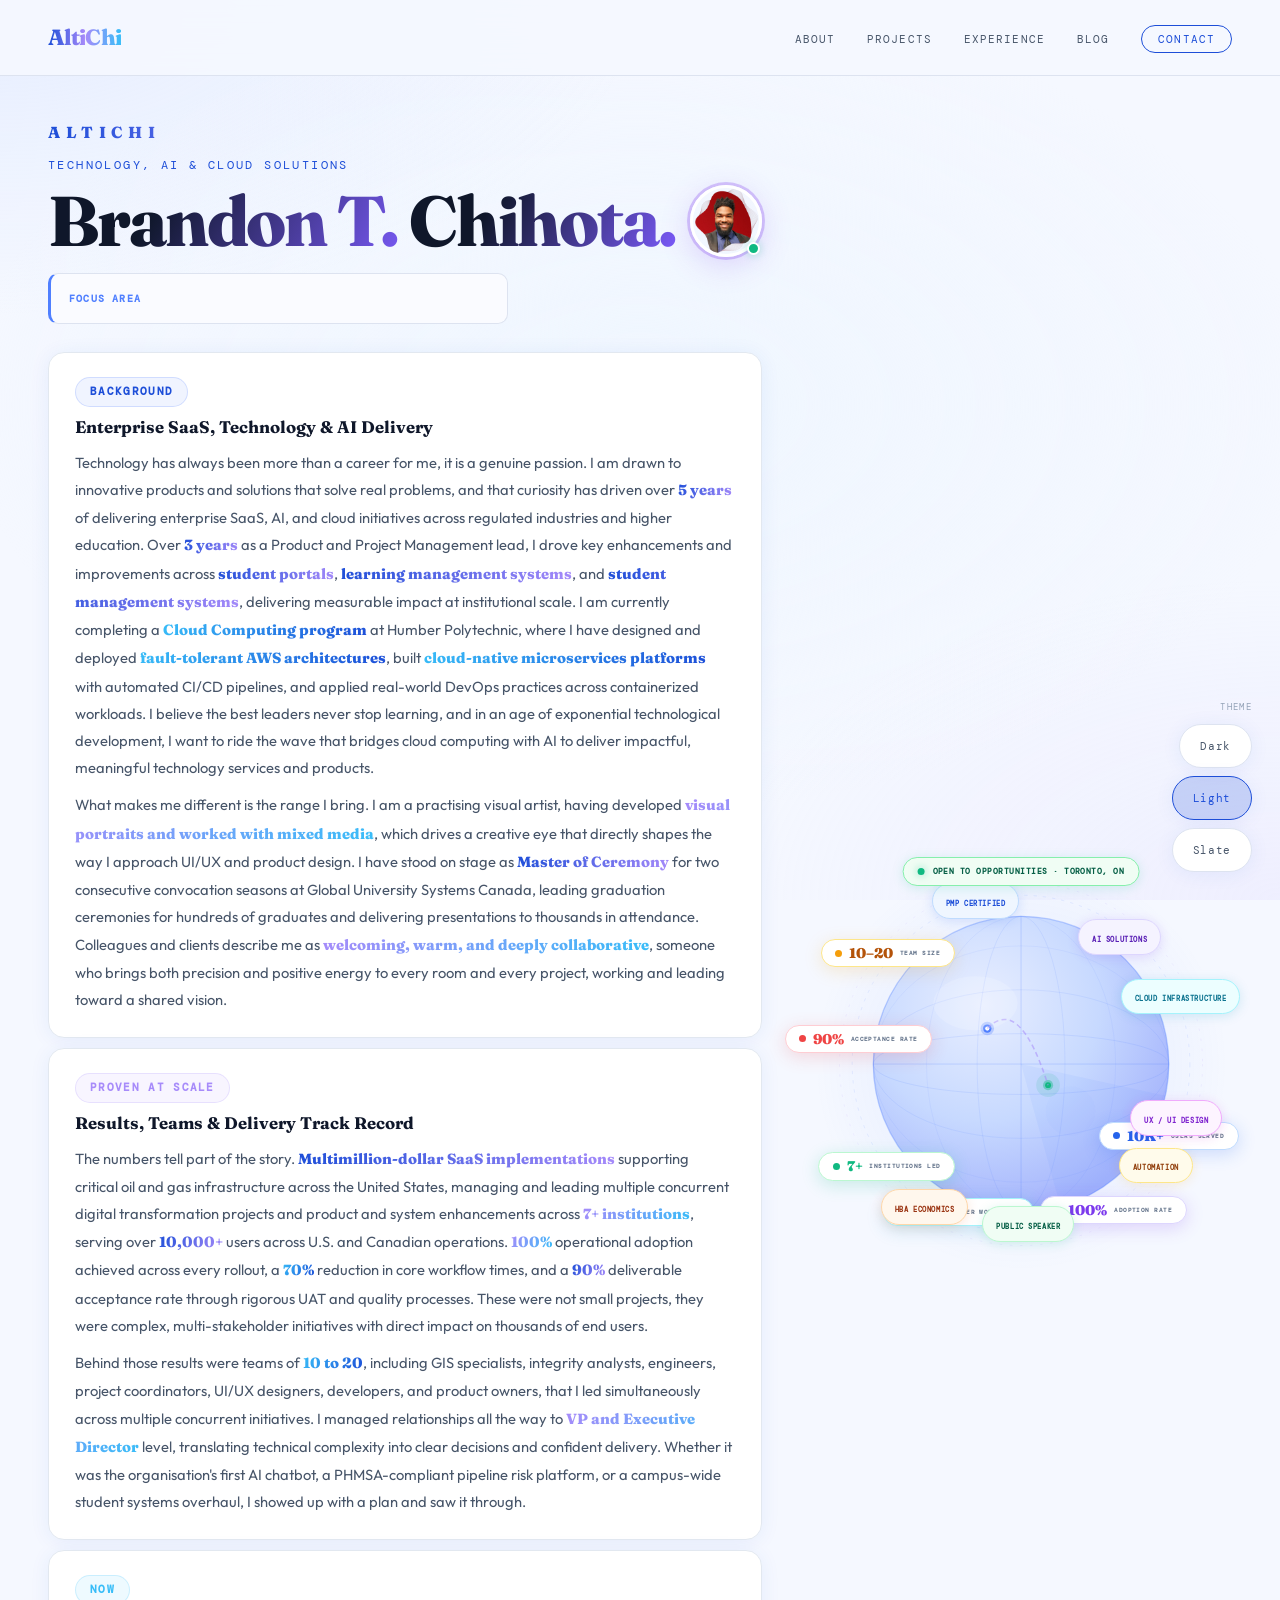
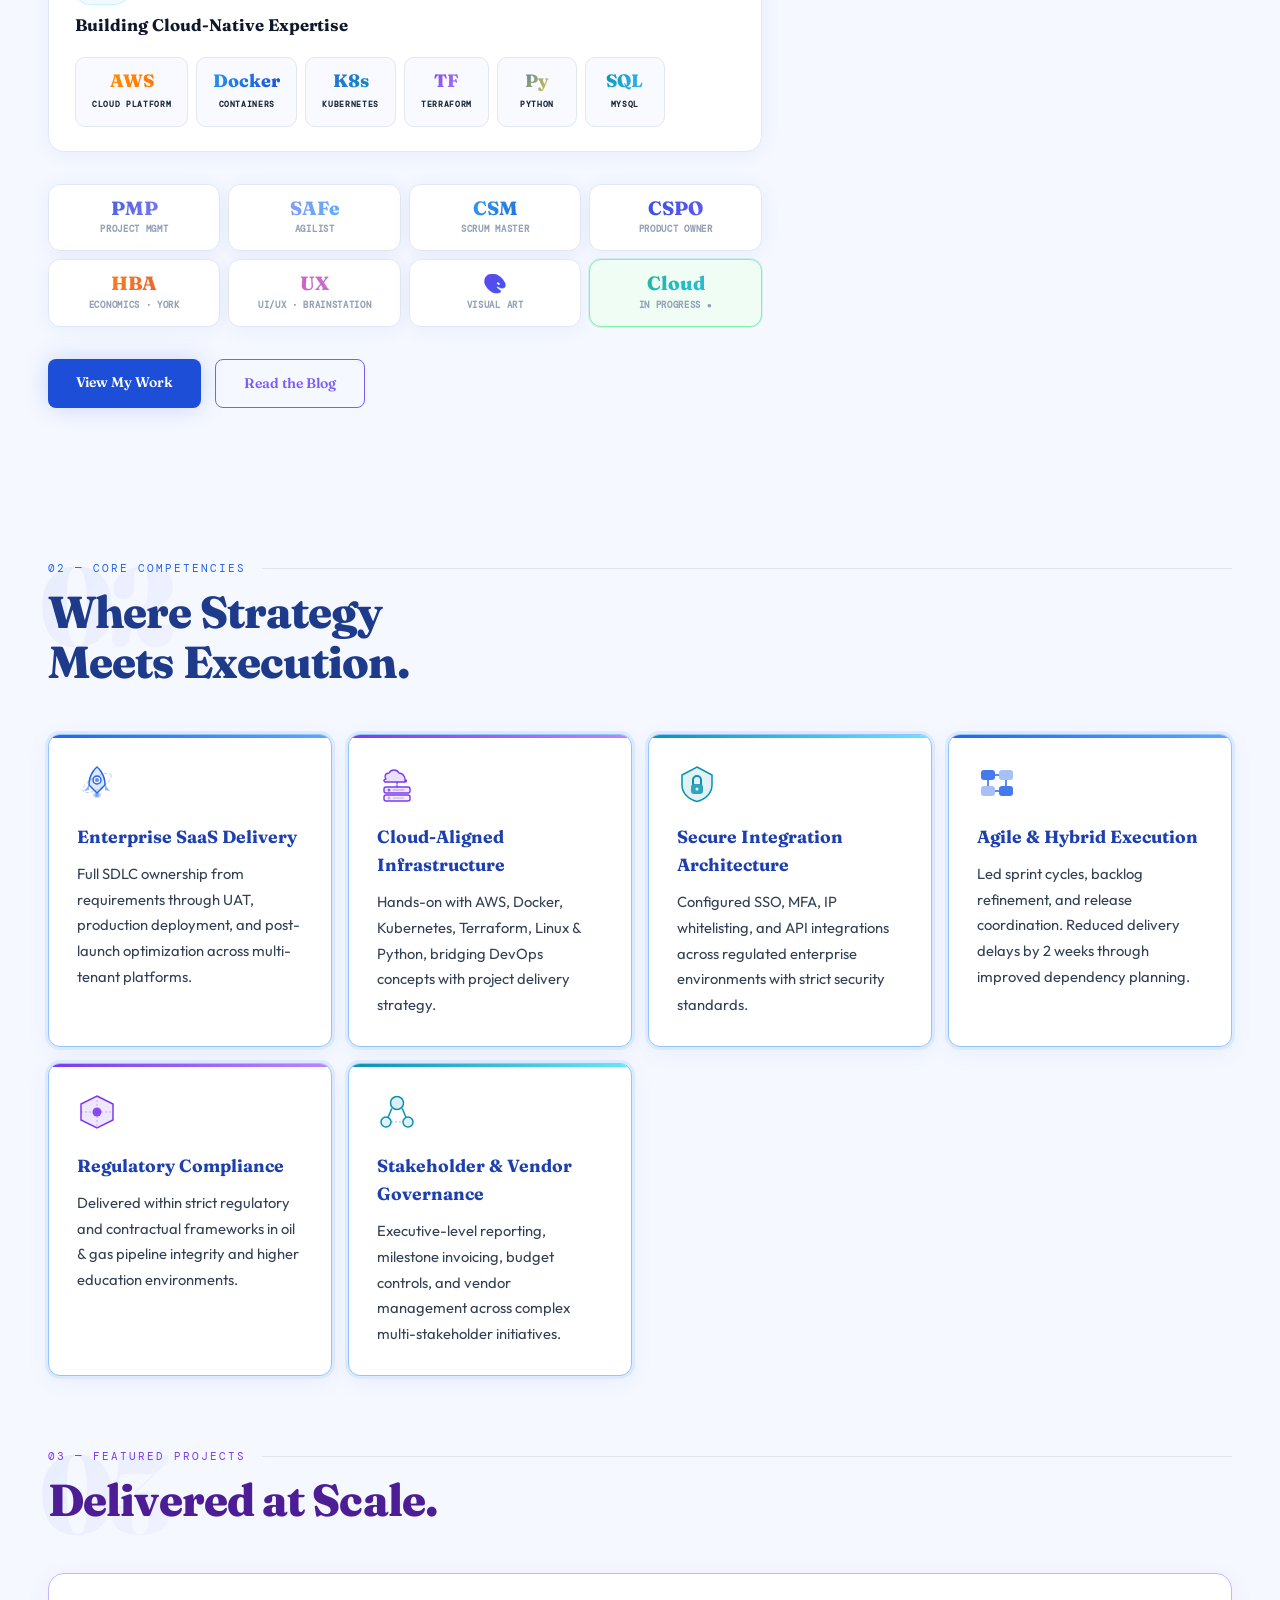
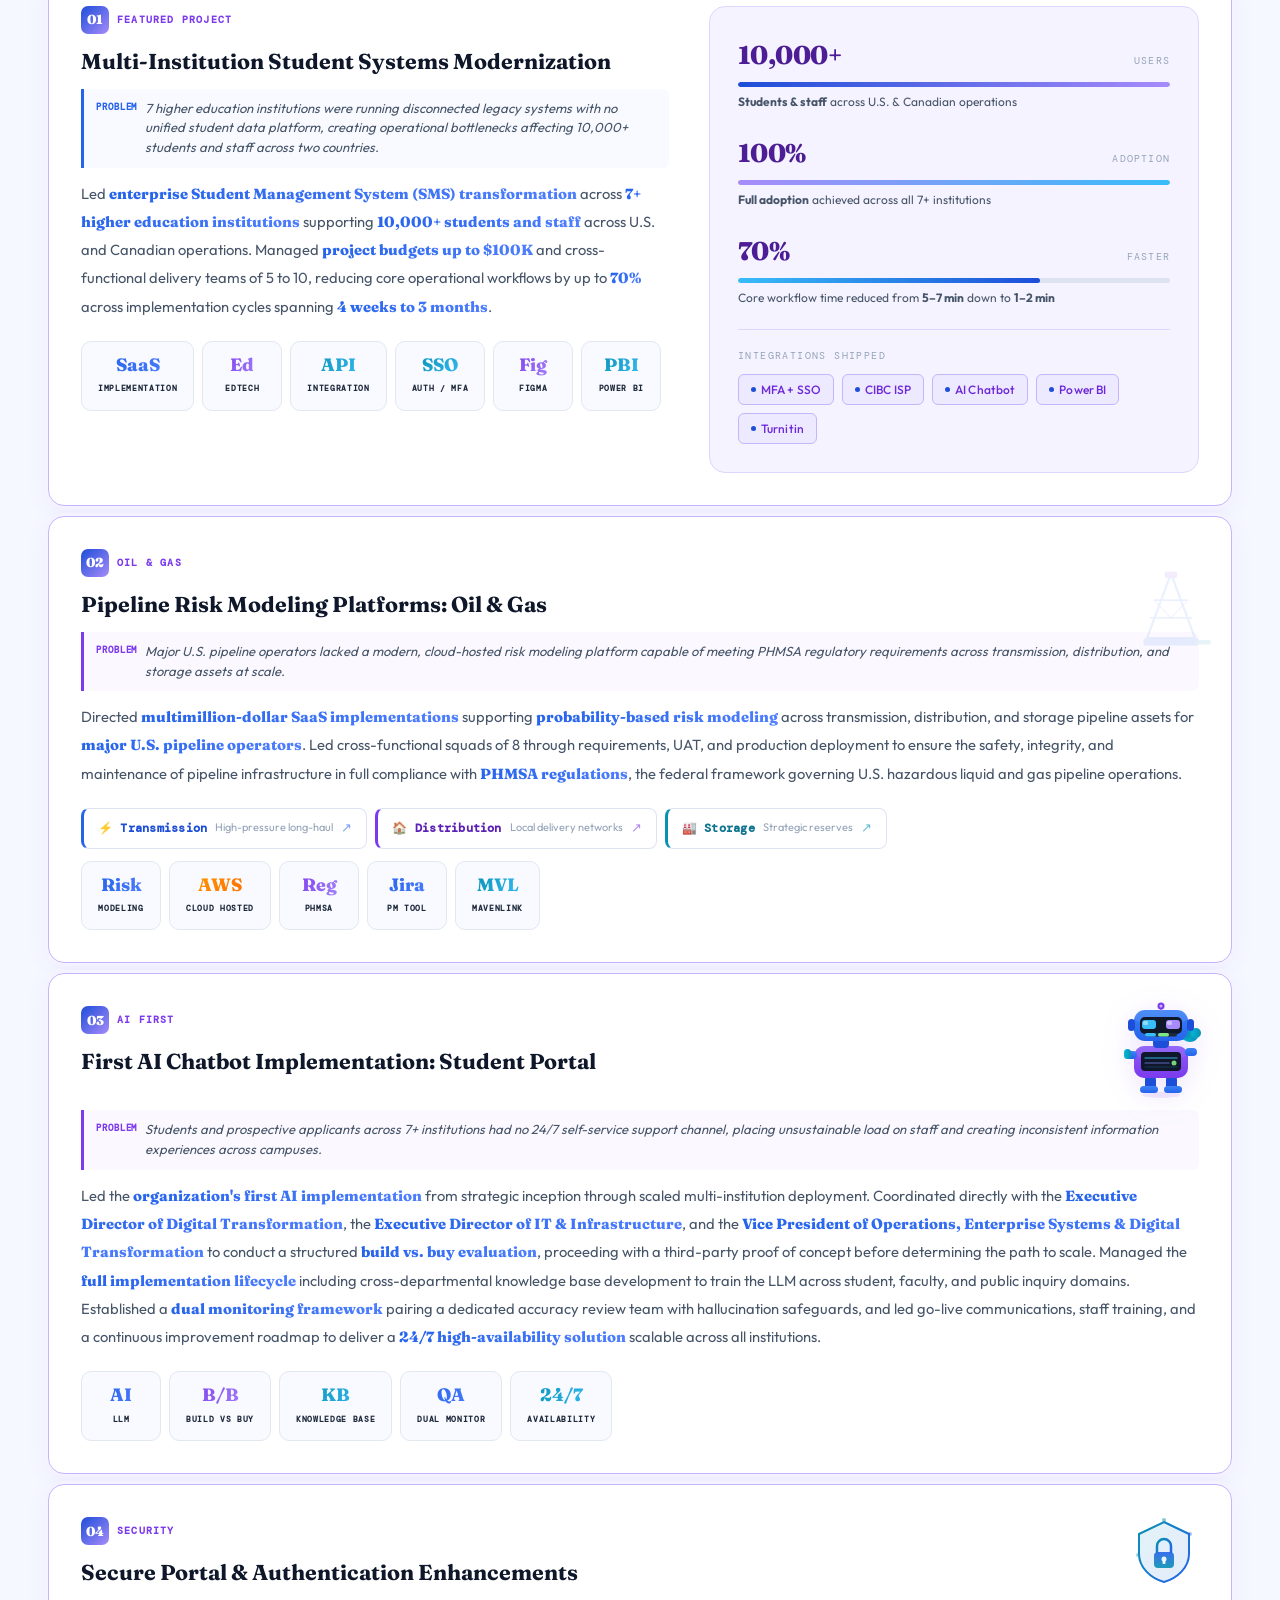
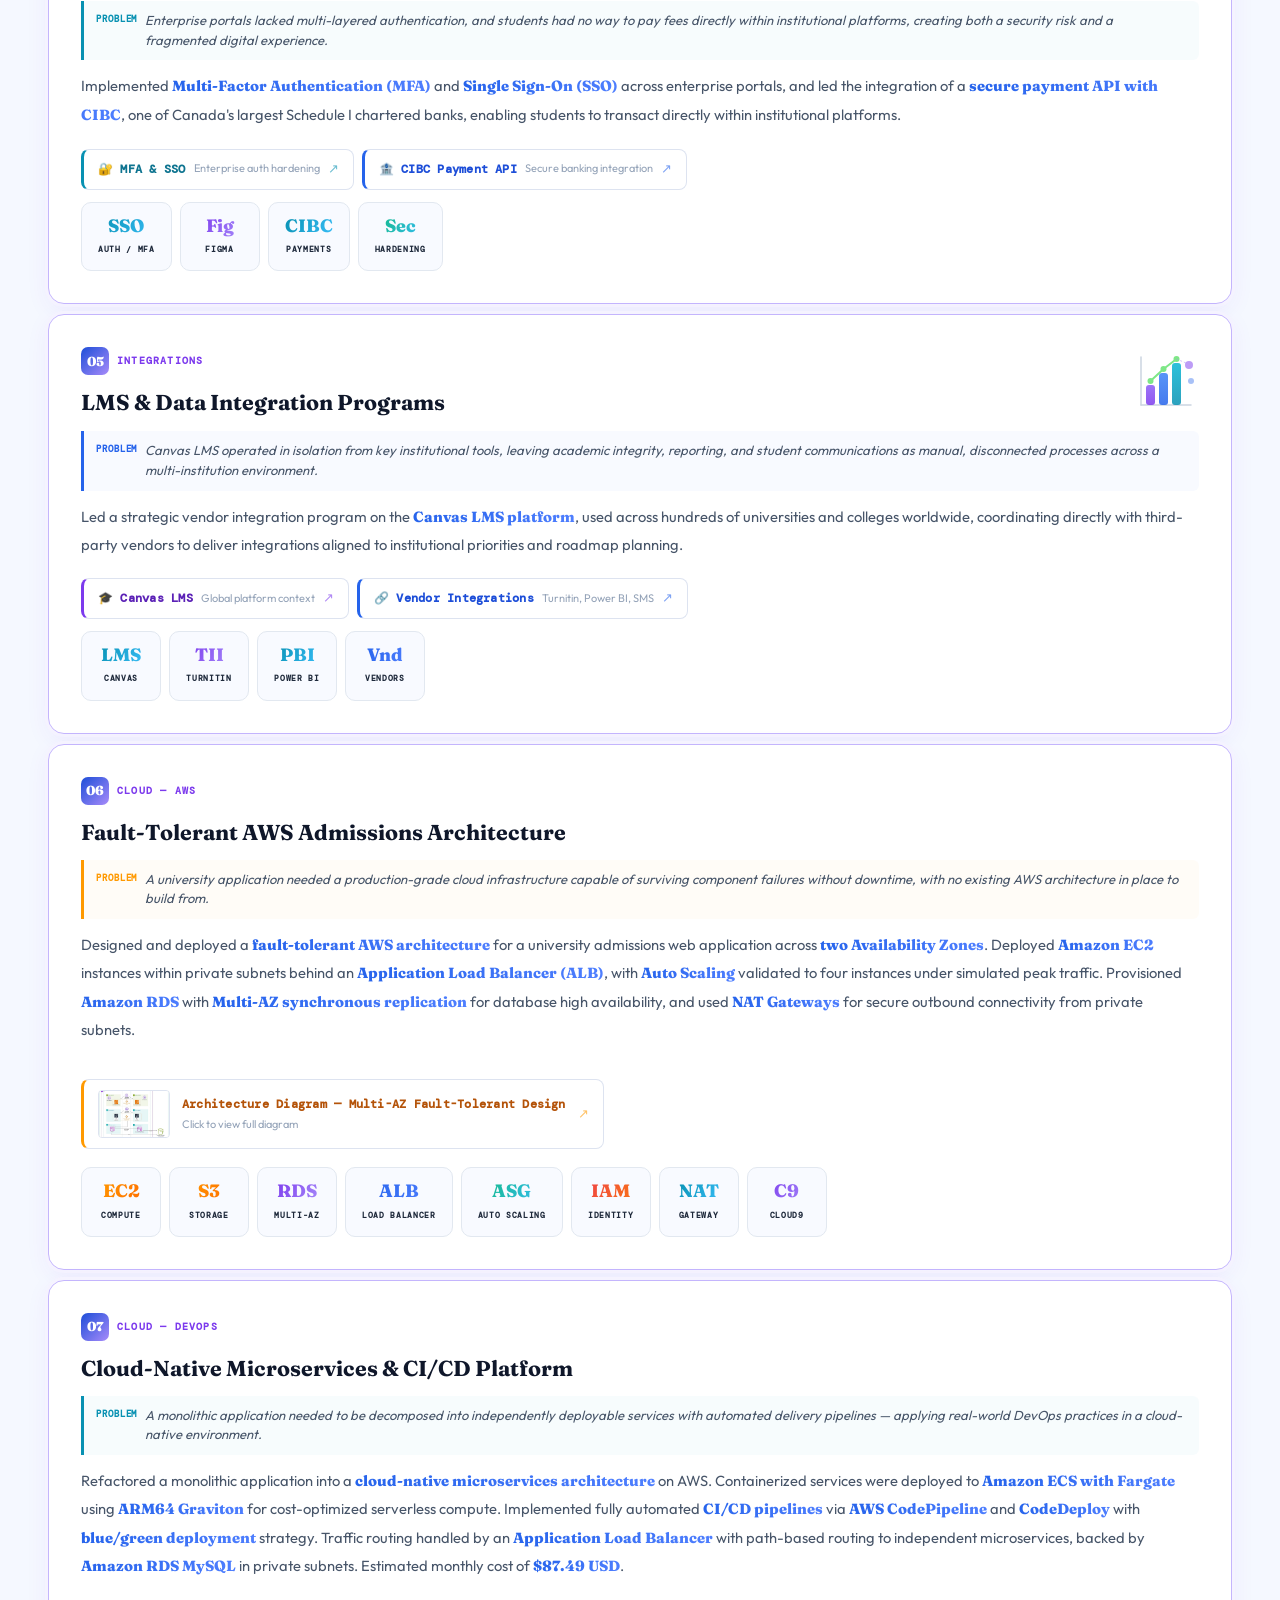
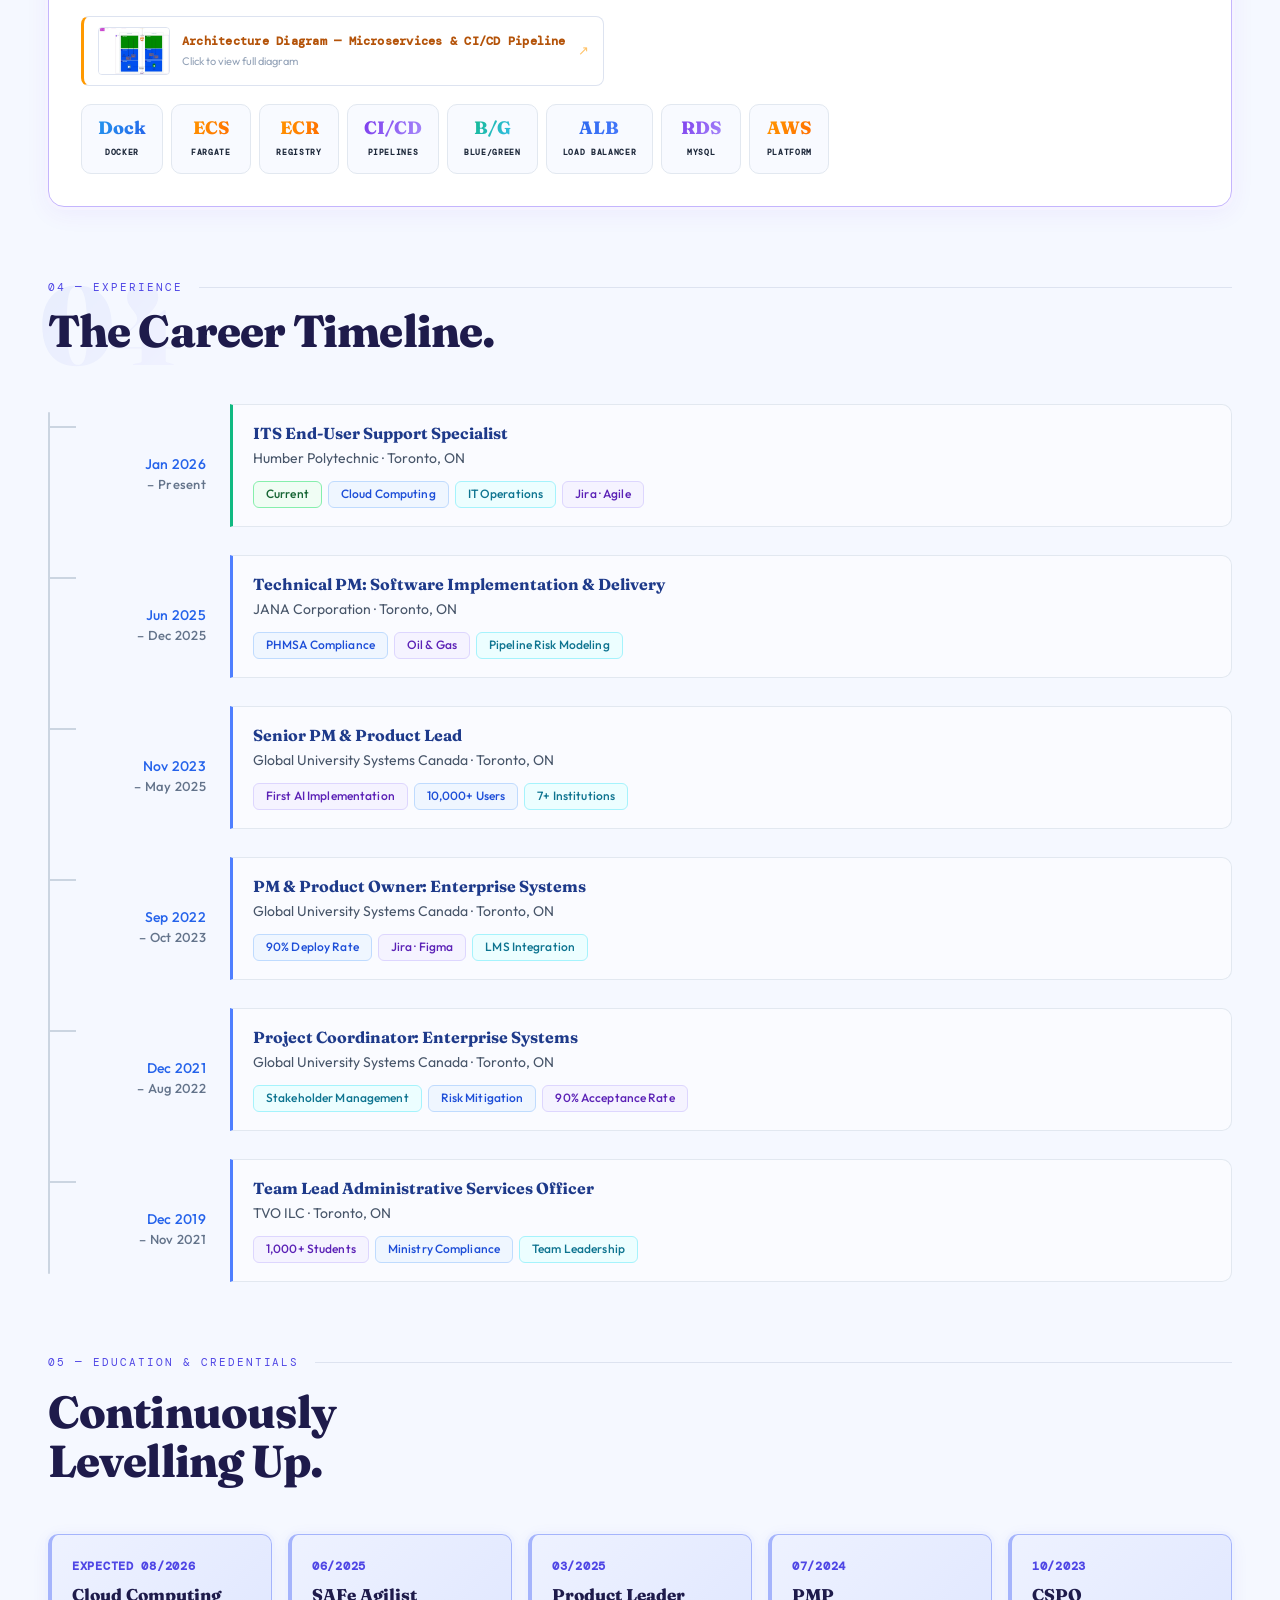
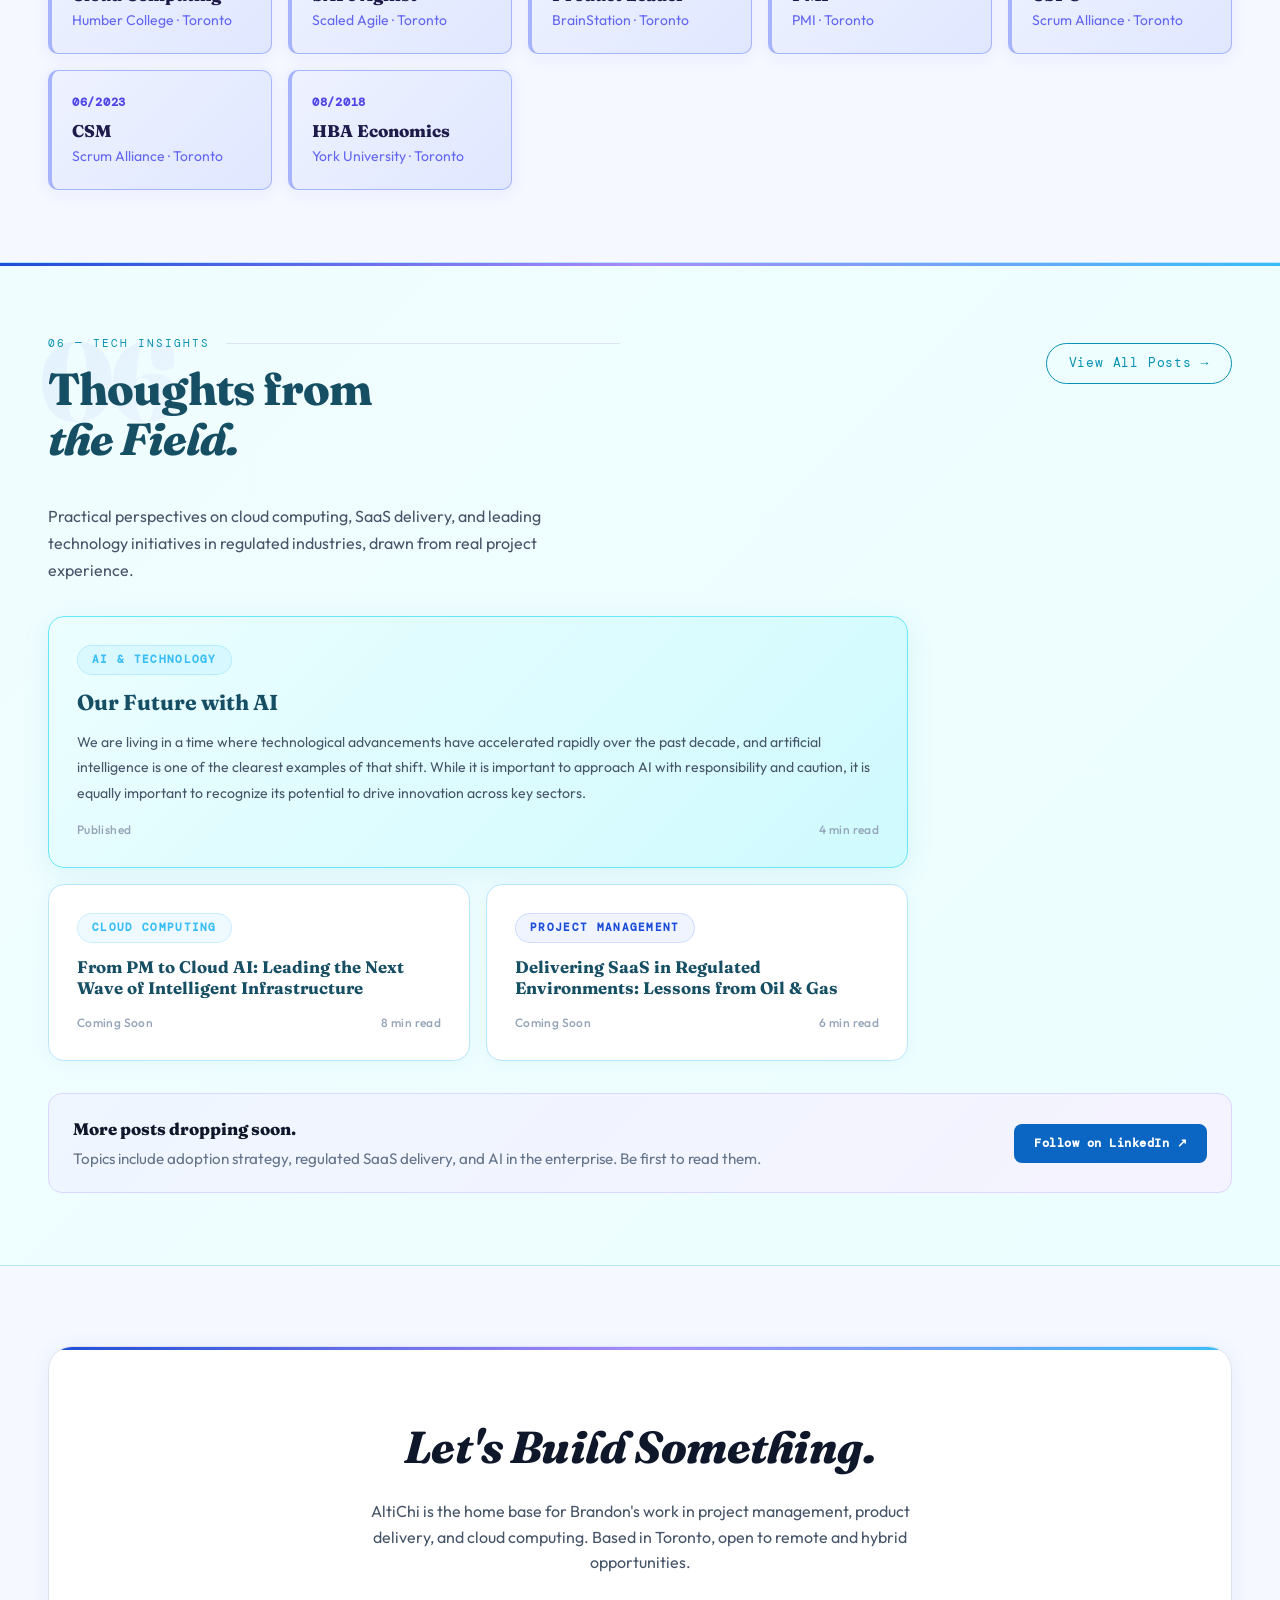
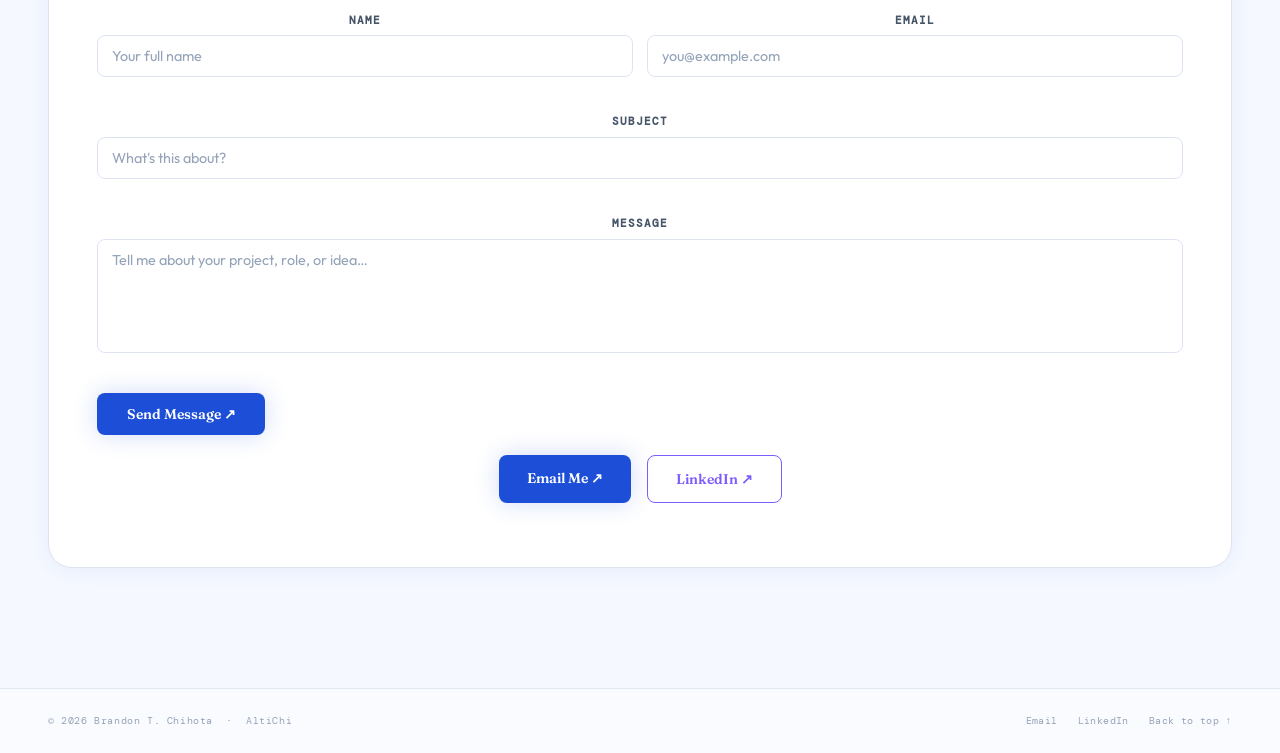
==== commit 09bc745d: "fix: restore headshot and fix lightbox zoom-on-open" ====
--- a/altichi-site/index.html
+++ b/altichi-site/index.html
@@ -17,7 +17,7 @@
   <meta property="og:url" content="https://altichi.com"/>
   <meta property="og:title" content="AltiChi — Brandon T. Chihota | Technology, AI & Cloud Solutions Consultant"/>
   <meta property="og:description" content="Technology, AI & Cloud Solutions Consultant and project delivery leader based in Toronto. PMP certified. Helping organisations navigate SaaS, cloud, and AI adoption at scale."/>
-  <meta property="og:image" content="https://altichi.com/assets/headshot.webp"/>
+  <meta property="og:image" content="https://altichi.com/assets/headshot.png"/>
   <meta property="og:site_name" content="AltiChi"/>
   <meta property="og:locale" content="en_CA"/>
 
@@ -26,7 +26,7 @@
   <meta name="twitter:url" content="https://altichi.com"/>
   <meta name="twitter:title" content="AltiChi — Brandon T. Chihota | Technology, AI & Cloud Solutions Consultant"/>
   <meta name="twitter:description" content="Technology, AI & Cloud Solutions Consultant and project delivery leader based in Toronto. PMP certified. 10,000+ users served."/>
-  <meta name="twitter:image" content="https://altichi.com/assets/headshot.webp"/>
+  <meta name="twitter:image" content="https://altichi.com/assets/headshot.png"/>
 
   <!-- ── SCHEMA.ORG STRUCTURED DATA (Google rich results) ── -->
   <script type="application/ld+json">
@@ -70,8 +70,7 @@
   <link rel="dns-prefetch" href="https://www.linkedin.com"/>
   <link rel="preconnect" href="https://fonts.gstatic.com" crossorigin/>
   <!-- ── PERFORMANCE: Preload above-the-fold assets ── -->
-  <link rel="preload" as="image" href="assets/headshot.webp" type="image/webp" fetchpriority="high"/>
-  <link rel="preload" as="image" href="assets/headshot.avif" type="image/avif" fetchpriority="high"/>
+  <link rel="preload" as="image" href="assets/headshot.png" type="image/png" fetchpriority="high"/>
   <link href="https://fonts.googleapis.com/css2?family=Fraunces:ital,opsz,wght@0,9..144,600;0,9..144,700;0,9..144,800;1,9..144,600;1,9..144,700&family=DM+Mono:ital,wght@0,300;0,400;1,300&family=Outfit:wght@300;400;500&display=swap" rel="stylesheet"/>
   <style>
     /* ── CRITICAL ABOVE-THE-FOLD CSS (inlined for FCP) ──
@@ -1087,7 +1086,11 @@
     }
     #arch-lightbox-canvas:active { cursor: grabbing; }
     #arch-lightbox-img {
-      display: block; max-width: none;
+      display: block;
+      max-width: 100%;
+      max-height: 65vh;
+      width: auto;
+      height: auto;
       transform-origin: center center;
       transition: transform 0.1s ease;
       pointer-events: none;
@@ -1724,8 +1727,6 @@
         <div class="hero-photo-wrap" style="display:none;">
           <div id="hero-photo" style="position:relative;display:inline-block;">
             <picture>
-              <source srcset="assets/headshot.avif" type="image/avif">
-              <source srcset="assets/headshot.webp" type="image/webp">
               <img src="assets/headshot.png"
               alt="Brandon T. Chihota"
               style="width:92px;height:92px;border-radius:50%;object-fit:cover;object-position:center top;image-rendering:high-quality;
@@ -1745,17 +1746,13 @@
             <span class="hero-name-line2">
               <span class="hero-name-last">Chihota.</span>
               <span class="hero-photo-inline">
-                <picture>
-                     <source srcset="assets/headshot.avif" type="image/avif">
-                     <source srcset="assets/headshot.webp" type="image/webp">
-                     <img src="assets/headshot.png"
+                <img src="assets/headshot.png"
                      alt="Brandon T. Chihota"
                      width="72" height="72"
                      style="width:72px;height:72px;border-radius:50%;object-fit:cover;object-position:center top;image-rendering:high-quality;
                             border:3px solid white;
                             box-shadow:0 0 0 3px #7C3AED44, 0 8px 32px rgba(124,58,237,0.2);
                             display:block;">
-                     </picture>
                 <span class="hero-photo-dot"></span>
               </span>
             </span>
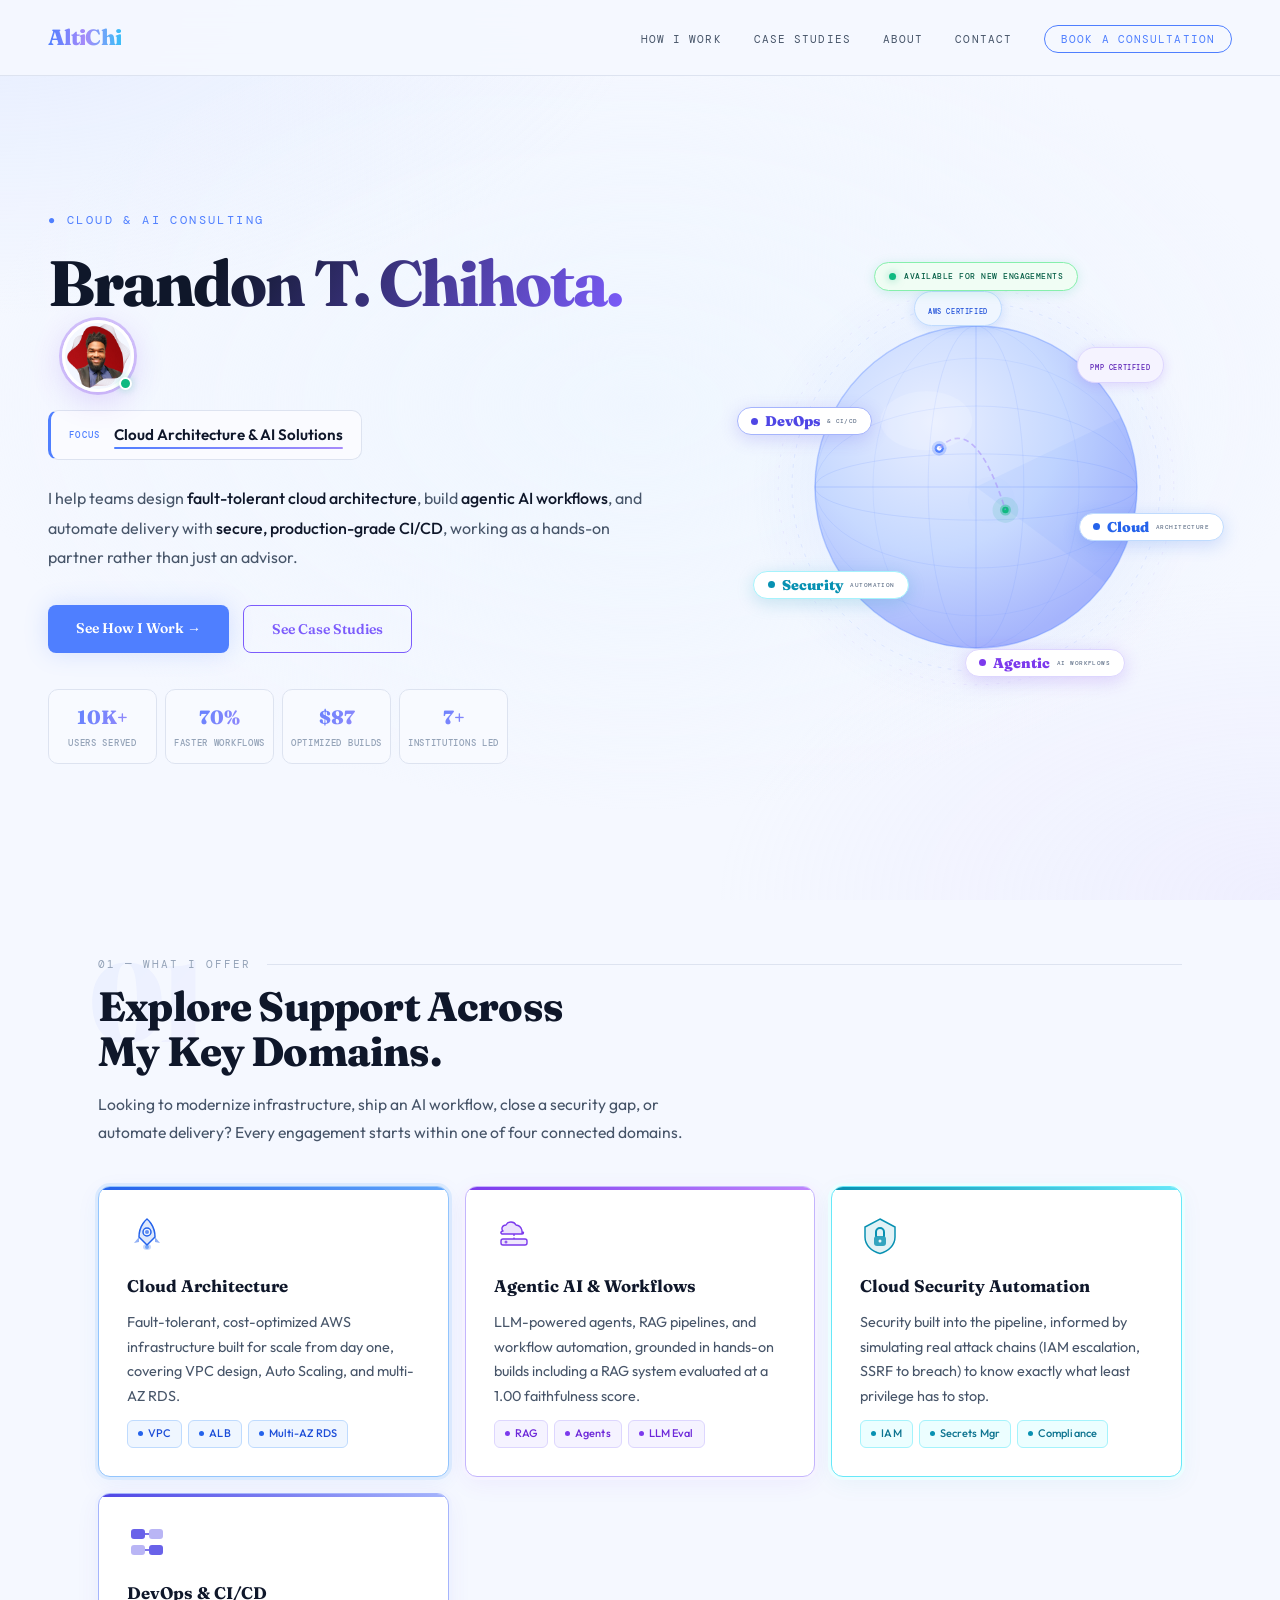
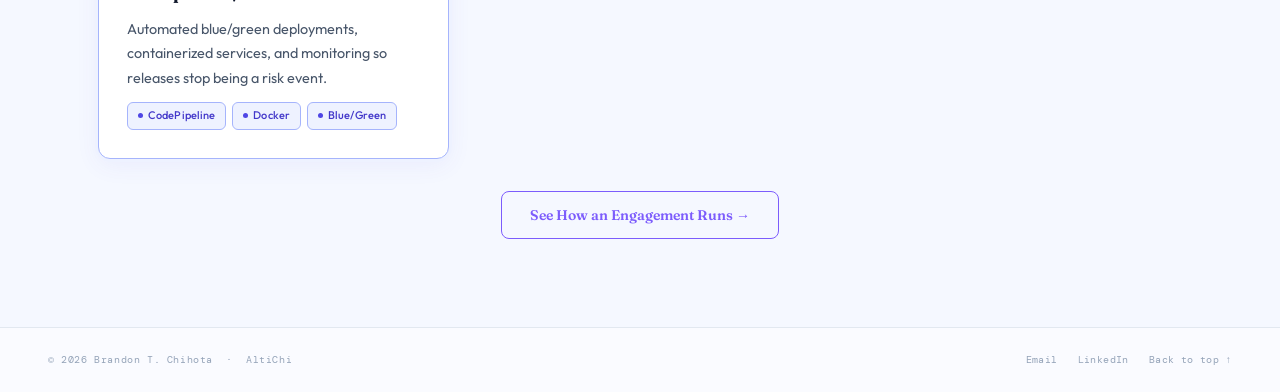
==== commit 0e9edfe6: "Fix publish directory: move site files into altichi-site subfolder" ====
--- a/altichi-site/index.html
+++ b/altichi-site/index.html
@@ -3,3374 +3,219 @@
 <head>
   <meta charset="UTF-8" />
   <meta name="viewport" content="width=device-width, initial-scale=1.0"/>
-  <title>AltiChi — Brandon T. Chihota | Technology, AI & Cloud Solutions Consultant</title>
+  <title>AltiChi — Brandon T. Chihota | Cloud, AI & DevOps Consulting</title>
 
   <!-- ── SEO ── -->
-  <meta name="description" content="Brandon T. Chihota is a Technology, AI & Cloud Solutions Consultant and Project Delivery Leader based in Toronto. PMP, SAFe Agilist, CSM, and CSPO certified, with expertise in enterprise SaaS delivery, AI cloud solutions, and regulated industries including oil & gas and higher education."/>
-  <meta name="keywords" content="Brandon Chihota, Technology Consultant, AI Cloud Consultant, AI Solutions, Cloud Computing, SaaS Implementation, PMP, Toronto, AltiChi, Project Delivery, Enterprise AI"/>
+  <meta name="description" content="Brandon T. Chihota is a Cloud Architecture, Agentic AI, Cloud Security Automation, and DevOps consultant based in Toronto. PMP, SAFe Agilist, and AWS certified, with real-world case studies across enterprise SaaS, regulated industries, and applied AI."/>
+  <meta name="keywords" content="Brandon Chihota, Cloud Consultant, AI Consultant, AWS Consultant, DevOps Consultant, Cloud Security, Agentic AI, Toronto, AltiChi, Enterprise Cloud Architecture"/>
   <meta name="author" content="Brandon T. Chihota"/>
   <meta name="robots" content="index, follow"/>
-  <link rel="canonical" href="https://altichi.com"/>
+  <link rel="canonical" href="https://altichi.com/"/>
 
   <!-- ── OPEN GRAPH (LinkedIn, Facebook, Slack previews) ── -->
   <meta property="og:type" content="website"/>
-  <meta property="og:url" content="https://altichi.com"/>
-  <meta property="og:title" content="AltiChi — Brandon T. Chihota | Technology, AI & Cloud Solutions Consultant"/>
-  <meta property="og:description" content="Technology, AI & Cloud Solutions Consultant and project delivery leader based in Toronto. PMP certified. Helping organisations navigate SaaS, cloud, and AI adoption at scale."/>
+  <meta property="og:url" content="https://altichi.com/"/>
+  <meta property="og:title" content="AltiChi — Brandon T. Chihota | Cloud, AI & DevOps Consulting"/>
+  <meta property="og:description" content="Cloud Architecture, Agentic AI, Cloud Security Automation, and DevOps consulting based in Toronto. PMP and AWS certified."/>
   <meta property="og:image" content="https://altichi.com/assets/headshot.png"/>
   <meta property="og:site_name" content="AltiChi"/>
   <meta property="og:locale" content="en_CA"/>
 
   <!-- ── TWITTER / X CARD ── -->
   <meta name="twitter:card" content="summary_large_image"/>
-  <meta name="twitter:url" content="https://altichi.com"/>
-  <meta name="twitter:title" content="AltiChi — Brandon T. Chihota | Technology, AI & Cloud Solutions Consultant"/>
-  <meta name="twitter:description" content="Technology, AI & Cloud Solutions Consultant and project delivery leader based in Toronto. PMP certified. 10,000+ users served."/>
+  <meta name="twitter:url" content="https://altichi.com/"/>
+  <meta name="twitter:title" content="AltiChi — Brandon T. Chihota | Cloud, AI & DevOps Consulting"/>
+  <meta name="twitter:description" content="Cloud Architecture, Agentic AI, Cloud Security Automation, and DevOps consulting based in Toronto."/>
   <meta name="twitter:image" content="https://altichi.com/assets/headshot.png"/>
 
   <!-- ── SCHEMA.ORG STRUCTURED DATA (Google rich results) ── -->
   <script type="application/ld+json">
   {
     "@context": "https://schema.org",
-    "@type": "Person",
-    "name": "Brandon T. Chihota",
+    "@type": "ProfessionalService",
+    "name": "AltiChi",
     "url": "https://altichi.com",
-    "jobTitle": "Technology, AI & Cloud Solutions Consultant · Project Delivery Leader",
-    "description": "Technology, AI & Cloud Solutions Consultant and Project Delivery Leader with expertise in enterprise SaaS, cloud infrastructure, AI solutions, and regulated industry implementations.",
-    "email": "brandontc.bc@gmail.com",
+    "founder": {
+      "@type": "Person",
+      "name": "Brandon T. Chihota",
+      "jobTitle": "Cloud, AI & DevOps Consultant",
+      "email": "brandontc.bc@gmail.com",
+      "sameAs": ["https://www.linkedin.com/in/brandon-t-chihota"],
+      "hasCredential": [
+        { "@type": "EducationalOccupationalCredential", "name": "PMP", "credentialCategory": "certification" },
+        { "@type": "EducationalOccupationalCredential", "name": "SAFe Agilist", "credentialCategory": "certification" },
+        { "@type": "EducationalOccupationalCredential", "name": "AWS", "credentialCategory": "certification" }
+      ]
+    },
     "address": {
       "@type": "PostalAddress",
       "addressLocality": "Toronto",
       "addressRegion": "ON",
       "addressCountry": "CA"
     },
-    "sameAs": [
-      "https://www.linkedin.com/in/brandon-t-chihota"
-    ],
-    "knowsAbout": [
-      "Project Management", "SaaS Implementation", "Cloud Computing",
-      "AWS", "Docker", "Kubernetes", "Agile", "Scrum", "Product Delivery"
-    ],
-    "hasCredential": [
-      { "@type": "EducationalOccupationalCredential", "name": "PMP", "credentialCategory": "certification" },
-      { "@type": "EducationalOccupationalCredential", "name": "SAFe Agilist", "credentialCategory": "certification" },
-      { "@type": "EducationalOccupationalCredential", "name": "CSM", "credentialCategory": "certification" },
-      { "@type": "EducationalOccupationalCredential", "name": "CSPO", "credentialCategory": "certification" }
-    ]
+    "areaServed": "CA",
+    "serviceType": ["Cloud Architecture", "Agentic AI Consulting", "Cloud Security Automation", "DevOps & CI/CD"]
   }
   </script>
 
   <!-- ── FAVICON ── -->
   <link rel="icon" type="image/x-icon" href="/assets/favicon.ico"/>
-  <link rel="icon" href="data:image/svg+xml,<svg xmlns='http://www.w3.org/2000/svg' viewBox='0 0 100 100'><text y='.9em' font-size='90'>⚡</text></svg>"/>
+  <link rel="icon" href="data:image/svg+xml,<svg xmlns='http://www.w3.org/2000/svg' viewBox='0 0 100 100'><text y='.9em' font-size='90'>&#9889;</text></svg>"/>
   <link rel="apple-touch-icon" href="/assets/apple-touch-icon.png"/>
 
   <link rel="preconnect" href="https://fonts.googleapis.com"/>
-  <link rel="dns-prefetch" href="https://fonts.googleapis.com"/>
-  <link rel="dns-prefetch" href="https://www.linkedin.com"/>
   <link rel="preconnect" href="https://fonts.gstatic.com" crossorigin/>
-  <!-- ── PERFORMANCE: Preload above-the-fold assets ── -->
-  <link rel="preload" as="image" href="assets/headshot.png" type="image/png" fetchpriority="high"/>
-  <link href="https://fonts.googleapis.com/css2?family=Fraunces:ital,opsz,wght@0,9..144,600;0,9..144,700;0,9..144,800;1,9..144,600;1,9..144,700&family=DM+Mono:ital,wght@0,300;0,400;1,300&family=Outfit:wght@300;400;500&display=swap" rel="stylesheet"/>
-  <style>
-    /* ── CRITICAL ABOVE-THE-FOLD CSS (inlined for FCP) ──
-       Fonts: font-display:swap is set via Google Fonts URL param (?display=swap)
-       which instructs the browser to render with fallback while custom font loads. */
-
-    :root {
-      --primary:      #4F7FFF;
-      --primary-glow: #4F7FFF33;
-      --accent:       #7C5CFC;
-      --accent-soft:  #A78BFA;
-      --highlight:    #38BDF8;
-      --font-display: 'Fraunces', serif;
-      --font-mono:    'DM Mono', monospace;
-      --font-body:    'Outfit', sans-serif;
-    }
-
-    /* ── THEME: DARK ── */
-    body.theme-dark {
-      --bg-base:       #080C14;
-      --bg-surface:    #0E1525;
-      --bg-card:       #111927;
-      --border:        #1E2F4A;
-      --text-primary:  #EEF2FF;
-      --text-secondary:#B8C8E0;  /* was #94A3B8 → 7.6:1 → now 11.5:1 */
-      --text-muted:    #6B84A3;  /* was #475569 → 2.6:1 → now 5.1:1 ✓ AA */
-      --nav-bg:        #080C14dd;
-      --shadow:        0 4px 32px #0008;
-    }
-    /* ── THEME: LIGHT ── */
-    body.theme-light {
-      --bg-base:       #F5F8FF;
-      --bg-surface:    #FFFFFF;
-      --bg-card:       #FFFFFF;
-      --border:        #DDE3F0;
-      --text-primary:  #0F172A;
-      --text-secondary:#475569;
-      --text-muted:    #94A3B8;
-      --nav-bg:        #F5F8FFee;
-      --shadow:        0 2px 20px #1D4ED812;
-      /* WCAG AA contrast fix: #4F7FFF on #F5F8FF = 3.2:1 (fails).
-         #1D4ED8 on #F5F8FF = 6.0:1 (passes AA + AAA for large text) */
-      --primary:       #1D4ED8;
-      --primary-glow:  #1D4ED833;
-    }
-
-    /* ── LIGHT THEME: ELECTRIC NEON SECTION COLORS ── */
-
-    /* Skills — Electric Blue with neon border glow */
-    body.theme-light #about .section-label { color: #2563EB; }
-    body.theme-light #about .section-heading { color: #1E3A8A; }
-    body.theme-light #about .skill-card {
-      background: #fff;
-      border: 1.5px solid #93C5FD;
-      box-shadow: 0 0 0 3px #DBEAFE, 0 6px 24px #2563EB10;
-    }
-    body.theme-light #about .skill-card::before { opacity: 1; height: 3px; }
-    body.theme-light #about .skill-card.blue::before   { background: linear-gradient(90deg, #2563EB, #60A5FA); }
-    body.theme-light #about .skill-card.violet::before { background: linear-gradient(90deg, #7C3AED, #C084FC); }
-    body.theme-light #about .skill-card.cyan::before   { background: linear-gradient(90deg, #0891B2, #67E8F9); }
-    body.theme-light #about .skill-card:hover { border-color: #2563EB; transform: translateY(-3px); box-shadow: 0 0 0 3px #DBEAFE, 0 10px 32px #2563EB22; }
-    body.theme-light #about .skill-title { color: #1E40AF; }
-    body.theme-light #about .skill-desc  { color: #334155; }
-    body.theme-light #about .skill-icon  { color: #2563EB; }
-
-    /* Projects — Bold Violet */
-    body.theme-light #projects .section-label { color: #7C3AED; }
-    body.theme-light #projects .section-heading { color: #4C1D95; }
-    body.theme-light #projects .project-card {
-      background: #fff;
-      border: 1.5px solid #C4B5FD;
-      box-shadow: 0 0 0 3px #F5F3FF, 0 6px 24px #7C3AED12;
-    }
-    body.theme-light #projects .project-card:hover {
-      border-color: #7C3AED;
-      box-shadow: 0 0 0 3px #EDE9FE, 0 12px 40px #7C3AED22;
-    }
-    body.theme-light #projects .project-card::after { background: linear-gradient(90deg, #7C3AED, #EC4899); }
-    body.theme-light #projects .project-num   { color: #7C3AED; }
-    body.theme-light #projects .project-title { color: var(--text-primary); }
-    body.theme-light .project-title { color: #3B82F6; }
-    body.theme-dark  .project-title { color: #93C5FD; }
-    body.theme-slate .project-title { color: #A5C8F0; }
-    body.theme-light #projects .tag-blue   { background: #EFF6FF; color: #2563EB; border-color: #93C5FD; }
-    body.theme-light #projects .tag-violet { background: #F5F3FF; color: #7C3AED; border-color: #C4B5FD; }
-    body.theme-light #projects .tag-cyan   { background: #ECFEFF; color: #0891B2; border-color: #67E8F9; }
-    body.theme-light #projects .proj-metrics { background: #F5F3FF; border-color: #DDD6FE; }
-    body.theme-light #projects .proj-metric-val { color: #4C1D95; }
-    body.theme-light #projects .proj-integrations { border-color: #DDD6FE; }
-    body.theme-light #projects .proj-int-tags span { background: #EDE9FE; border-color: #C4B5FD; color: #6D28D9; }
-
-    /* Blog — Cyan / Electric Teal */
-    body.theme-light #blog { background: linear-gradient(135deg, #F0FDFF 0%, #ECFEFF 100%); border-top: 1px solid #BAE6FD; border-bottom: 1px solid #BAE6FD; }
-    body.theme-light #blog .section-label { color: #0891B2; }
-    body.theme-light #blog .section-heading { color: #164E63; }
-    body.theme-light #blog .blog-card { background: #fff; border-color: #BAE6FD; box-shadow: 0 2px 16px #0891B20D; }
-    body.theme-light #blog .blog-card.featured { background: linear-gradient(135deg, #ECFEFF, #CFFAFE); border: 1.5px solid #67E8F9; box-shadow: 0 6px 28px #0891B218; }
-    body.theme-light #blog .blog-card:hover { border-color: #0891B2; box-shadow: 0 8px 32px #0891B222; }
-    body.theme-light #blog .blog-title { color: #164E63; }
-    body.theme-light #blog .blog-all-link { color: #0891B2; border-color: #0891B2; }
-    body.theme-light #blog .blog-all-link:hover { background: #CFFAFE; }
-    body.theme-light #blog .b-box.subscribe { background: linear-gradient(135deg, #ECFEFF, #CFFAFE); border-color: #67E8F9; }
-    body.theme-light #blog .b-box:not(.subscribe) { background: #fff; border-color: #BAE6FD; }
-    body.theme-light #blog .b-title { color: #164E63; }
-    body.theme-light #blog .btn-sub { background: #0891B2; }
-    body.theme-light #blog .btn-login.main { background: #0891B2; color: #fff; border-color: #0891B2; }
-    body.theme-light #blog .btn-login:not(.main) { background: #fff; border-color: #BAE6FD; color: #0891B2; }
-
-    /* Experience — Deep Indigo (flows with blue/violet palette) */
-    body.theme-light #experience .section-label { color: #4F46E5; }
-    body.theme-light #experience .section-heading { color: #1E1B4B; }
-    body.theme-light #experience .timeline::before { background: linear-gradient(180deg, #4F46E5, #A5B4FC, transparent); }
-    body.theme-light #experience .timeline-item::before { background: #4F46E5; box-shadow: 0 0 12px #4F46E555; }
-    body.theme-light #experience .timeline-date { color: #4F46E5; }
-    body.theme-light #experience .timeline-role { color: #1E1B4B; }
-    body.theme-light #experience .timeline-org  { color: #6366F1; }
-    body.theme-light #experience .timeline-points li::before { color: #4F46E5; }
-
-    /* Credentials — Neo Blue (electric indigo-sky) */
-    body.theme-light .certs-section .section-label  { color: #4F46E5; }
-    body.theme-light .certs-section .section-heading { color: #1E1B4B; }
-    body.theme-light .certs-section .cert-card {
-      background: linear-gradient(135deg, #EEF2FF, #E0E7FF);
-      border-color: #A5B4FC;
-      box-shadow: 0 0 0 3px #EEF2FF, 0 4px 18px #4F46E512;
-    }
-    body.theme-light .certs-section .cert-card:hover { border-color: #4F46E5; box-shadow: 0 0 0 3px #EEF2FF, 0 8px 28px #4F46E522; }
-    body.theme-light .certs-section .cert-year  { color: #4F46E5; }
-    body.theme-light .certs-section .cert-name  { color: #1E1B4B; }
-    body.theme-light .certs-section .cert-issuer { color: #6366F1; }
-    /* ── THEME: SLATE ── */
-    body.theme-slate {
-      --bg-base:       #0F172A;
-      --bg-surface:    #172033;
-      --bg-card:       #1E2C42;
-      --border:        #2A3D5C;
-      --text-primary:  #F1F5F9;
-      --text-secondary:#B8C8E0;  /* was #94A3B8 → 7.0:1 → now 10.5:1 */
-      --text-muted:    #718BAD;  /* was #4A6080 → 2.8:1 → now 5.1:1 ✓ AA */
-      --nav-bg:        #0F172Add;
-      --shadow:        0 4px 32px #0009;
-    }
-
-    *, *::before, *::after { box-sizing: border-box; margin: 0; padding: 0; }
-    html { scroll-behavior: smooth; }
-
-    /* ── TEXT RENDERING & RESOLUTION ── */
-    body, h1, h2, h3, p, span, div, a, button {
-      -webkit-font-smoothing: antialiased;
-      -moz-osx-font-smoothing: grayscale;
-      text-rendering: optimizeLegibility;
-    }
-    h1, h2, h3, .hero-name, .section-heading, .hero-brand {
-      font-smooth: always;
-    }
-    /* Accessibility — visible focus rings */
-    a:focus-visible, button:focus-visible {
-      outline: 2px solid #7C3AED;
-      outline-offset: 3px;
-      border-radius: 4px;
-    }
-    /* Smooth scroll respects reduced motion preference */
-    @media (prefers-reduced-motion: reduce) {
-      html { scroll-behavior: auto; }
-      *, *::before, *::after { animation-duration: 0.01ms !important; transition-duration: 0.01ms !important; }
-    }
-
-    body {
-      background: var(--bg-base);
-      color: var(--text-primary);
-      font-family: var(--font-body);
-      line-height: 1.6;
-      overflow-x: hidden;
-      transition: background 0.35s, color 0.25s;
-      -webkit-font-smoothing: antialiased;
-      -moz-osx-font-smoothing: grayscale;
-      text-rendering: optimizeLegibility;
-      font-size: clamp(15px, 1.1vw, 18px);
-      -webkit-text-size-adjust: 100%;
-    }
-
-    /* Dark / Slate: smooth nebula glow, zero grid */
-    body.theme-dark::before,
-    body.theme-slate::before {
-      content: '';
-      position: fixed; inset: 0;
-      background:
-        radial-gradient(ellipse 80% 60% at 10% 5%,  #4F7FFF1C 0%, transparent 55%),
-        radial-gradient(ellipse 65% 55% at 90% 85%, #7C5CFC16 0%, transparent 55%),
-        radial-gradient(ellipse 50% 40% at 55% 50%, #38BDF80A 0%, transparent 65%);
-      pointer-events: none; z-index: 0;
-    }
-
-    /* Light: soft white-to-blue wash */
-    body.theme-light::before {
-      content: '';
-      position: fixed; inset: 0;
-      background:
-        radial-gradient(ellipse 100% 70% at 0% 0%,   #C7D9FF50 0%, transparent 50%),
-        radial-gradient(ellipse 80%  65% at 100% 100%,#DDD6FE40 0%, transparent 55%),
-        radial-gradient(ellipse 70%  60% at 50%  45%, #EFF6FF   0%, transparent 75%);
-      pointer-events: none; z-index: 0;
-    }
-
-    /* ── THEME SWITCHER ── */
-    .theme-switcher {
-      position: fixed; bottom: 28px; right: 28px;
-      z-index: 200;
-      display: flex; flex-direction: column; gap: 8px; align-items: flex-end;
-    }
-    .theme-label {
-      font-family: var(--font-mono); font-size: 9px;
-      letter-spacing: 0.15em; text-transform: uppercase;
-      color: var(--text-muted); margin-bottom: 2px;
-    }
-    .theme-btn {
-      font-family: var(--font-mono); font-size: 11px;
-      /* min 44px touch target */
-      min-height: 44px; padding: 0 20px; border-radius: 100px;
-      border: 1px solid var(--border);
-      background: var(--bg-card); color: var(--text-secondary);
-      cursor: pointer; letter-spacing: 0.06em;
-      box-shadow: var(--shadow); transition: all 0.2s;
-      display: flex; align-items: center; justify-content: center;
-    }
-    .theme-btn:hover, .theme-btn.active {
-      border-color: var(--primary); color: var(--primary);
-      background: var(--primary-glow);
-    }
-
-    /* ── NAV ── */
-    nav {
-      position: fixed; top: 0; left: 0; right: 0; z-index: 100;
-      display: flex; justify-content: space-between; align-items: center;
-      padding: 20px 48px;
-      background: var(--nav-bg); backdrop-filter: blur(16px);
-      border-bottom: 1px solid var(--border);
-      transition: background 0.35s, border-color 0.25s;
-    }
-    .nav-logo {
-      font-family: var(--font-display); font-weight: 800; font-size: 22px;
-      letter-spacing: -0.03em; text-decoration: none; flex-shrink: 0;
-    }
-    .nav-logo .alti {
-      background: linear-gradient(90deg, var(--primary), var(--accent-soft));
-      -webkit-background-clip: text; -webkit-text-fill-color: transparent; background-clip: text;
-    }
-    .nav-logo .chi {
-      background: linear-gradient(90deg, var(--accent-soft), var(--highlight));
-      -webkit-background-clip: text; -webkit-text-fill-color: transparent; background-clip: text;
-    }
-
-    /* Desktop links */
-    .nav-links { display: flex; gap: 32px; list-style: none; align-items: center; }
-    .nav-links a {
-      font-family: var(--font-mono); font-size: 11px; letter-spacing: 0.1em;
-      text-transform: uppercase; text-decoration: none;
-      color: var(--text-secondary); transition: color 0.2s;
-    }
-    .nav-links a:hover { color: var(--primary); }
-    .nav-pill {
-      padding: 6px 16px !important; border-radius: 100px;
-      border: 1px solid var(--primary) !important; color: var(--primary) !important;
-    }
-    .nav-pill:hover { background: var(--primary-glow) !important; }
-
-    /* Hamburger button — hidden on desktop */
-    .nav-hamburger {
-      display: none;
-      flex-direction: column;
-      justify-content: center;
-      gap: 5px;
-      /* 48×48 minimum touch target (WCAG 2.5.5) */
-      width: 48px; height: 48px;
-      background: none; border: none; cursor: pointer;
-      padding: 4px; flex-shrink: 0;
-      border-radius: 8px;
-      transition: background 0.15s;
-    }
-    .nav-hamburger:hover { background: var(--primary-glow); }
-    .nav-hamburger span {
-      display: block; width: 22px; height: 2px;
-      background: var(--text-primary); border-radius: 2px;
-      transition: transform 0.25s, opacity 0.25s;
-      transform-origin: center;
-    }
-    /* Animate to X when open */
-    .nav-hamburger.open span:nth-child(1) { transform: translateY(7px) rotate(45deg); }
-    .nav-hamburger.open span:nth-child(2) { opacity: 0; }
-    .nav-hamburger.open span:nth-child(3) { transform: translateY(-7px) rotate(-45deg); }
-
-    /* Mobile drawer — smooth slide transition */
-    .nav-drawer {
-      display: flex;
-      flex-direction: column; gap: 4px;
-      position: fixed; top: 65px; left: 0; right: 0;
-      background: var(--nav-bg); backdrop-filter: blur(20px);
-      border-bottom: 1px solid var(--border);
-      padding: 0 24px;
-      z-index: 99;
-      /* Hidden state */
-      max-height: 0;
-      overflow: hidden;
-      opacity: 0;
-      pointer-events: none;
-      transition: max-height 0.32s cubic-bezier(0.4,0,0.2,1),
-                  opacity 0.25s ease,
-                  padding 0.28s ease;
-    }
-    .nav-drawer.open {
-      max-height: 400px;
-      opacity: 1;
-      pointer-events: auto;
-      padding: 16px 24px 24px;
-    }
-    .nav-drawer a {
-      font-family: var(--font-mono); font-size: 13px; letter-spacing: 0.1em;
-      text-transform: uppercase; text-decoration: none;
-      color: var(--text-secondary); padding: 12px 0;
-      border-bottom: 1px solid var(--border);
-      transition: color 0.2s;
-    }
-    .nav-drawer a:last-child { border-bottom: none; }
-    .nav-drawer a:hover { color: var(--primary); }
-    .nav-drawer .drawer-pill {
-      margin-top: 8px; text-align: center; padding: 12px;
-      border-radius: 8px; border: 1px solid var(--primary) !important;
-      color: var(--primary) !important;
-    }
-
-    @media (max-width: 768px) {
-      nav { padding: 16px 20px !important; }
-      .nav-links { display: none; }
-      .nav-hamburger { display: flex; }
-    }
-    @media (max-width: 600px) {
-      /* ── LAYOUT: Consistent 20px horizontal padding ── */
-      .content-section { padding: 48px 20px !important; }
-      .hero { padding: 88px 20px 48px !important; }
-      .contact-wrap { padding: 40px 20px 80px !important; }
-      section { width: 100%; box-sizing: border-box; overflow-x: hidden; }
-
-      /* ── TYPOGRAPHY ── */
-      .hero-name { font-size: clamp(2.2rem, 9vw, 3.5rem) !important; white-space: normal !important; }
-      .hero-brand { font-size: 0.75rem; letter-spacing: 0.2em; }
-      .section-heading { font-size: clamp(1.7rem, 7vw, 2.2rem) !important; }
-      .section-label { font-size: 10px; margin-bottom: 24px; }
-      .hero-bio { font-size: 0.95rem; }
-      .bio-blog-title { font-size: 1.02rem; }
-      .bio-blog-body { font-size: 0.9rem; line-height: 1.8; }
-      .bio-blog-card { padding: 20px 18px; }
-
-      /* ── HERO SUBTITLE ── */
-      .hero-subtitle { font-size: 0.85rem; padding: 8px 12px; max-width: 100%; gap: 8px; min-height: 44px; }
-      .spec-highlight { font-size: 0.85rem; display: block; white-space: nowrap; overflow: hidden; text-overflow: ellipsis; }
-
-      /* ── HERO CERTS ── */
-      .hero-certs-grid { grid-template-columns: repeat(2, 1fr) !important; gap: 6px; }
-
-      /* ── HERO BUTTONS ── */
-      .hero-btns { flex-direction: column; gap: 10px; }
-      .hero-btns .btn { width: 100%; text-align: center; padding: 14px 20px; font-size: 0.9rem; }
-
-      /* ── SKILLS ── */
-      .skills-grid { grid-template-columns: 1fr; gap: 14px; }
-      .skill-card { padding: 18px 16px; }
-      .skill-title { font-size: 1rem; }
-      .skill-desc { font-size: 0.87rem; }
-
-      /* ── PROJECTS ── */
-      .project-card { padding: 18px 16px; width: 100%; box-sizing: border-box; }
-      .project-title { font-size: 1.1rem; }
-      .project-desc { font-size: 0.9rem; }
-      .project-num { font-size: 9px; }
-      .bio-tech-grid { gap: 6px; }
-      .bio-tech-stat { padding: 10px 8px 12px; min-width: 60px; }
-      .bio-tech-stat-val { font-size: 1rem !important; }
-      .bio-tech-stat-label { font-size: 8px; }
-      .proj-metrics { gap: 12px; }
-      .proj-metric-val { font-size: 1.5rem; }
-
-      /* ── TIMELINE ── */
-      .roadmap-timeline { padding-left: 14px; }
-      .rt-station { grid-template-columns: 80px 1fr; gap: 10px; }
-      .rt-date { font-size: 12px; padding-top: 14px; }
-      .rt-date span:last-child { font-size: 11px; }
-      .rt-role { font-size: 0.92rem; }
-      .rt-org { font-size: 12px; }
-      .rt-card { padding: 14px 16px; }
-      .rt-tag { font-size: 11px; padding: 3px 9px; }
-
-      /* ── METRICS SECTION ── */
-      .metric-value { font-size: 1.7rem; }
-      .metric-title { font-size: 0.88rem; }
-      .metric-context { font-size: 0.8rem; }
-      .metric-row { gap: 10px; padding: 12px 0; }
-      .metric-bar-wrap { display: none; }
-
-      /* ── BLOG ── */
-      .blog-grid { grid-template-columns: 1fr; gap: 14px; }
-      .blog-card { padding: 18px 16px; }
-      .blog-title { font-size: 1.02rem; }
-      .blog-excerpt { font-size: 0.9rem; }
-      .blog-bottom { grid-template-columns: 1fr; gap: 14px; }
-
-      /* ── CONTACT ── */
-      .contact-heading { font-size: clamp(1.5rem, 6vw, 2rem); }
-      .contact-sub { font-size: 0.88rem; }
-      .contact-links { flex-direction: column; gap: 10px; width: 100%; }
-      .contact-links .btn { width: 100%; text-align: center; }
-
-      /* ── FOOTER ── */
-      footer { padding: 20px !important; flex-direction: column; gap: 8px; align-items: flex-start; }
-
-      /* ── PREVENT OVERFLOW ── */
-      * { max-width: 100%; }
-      img, svg { max-width: 100%; height: auto; }
-      pre, code { white-space: pre-wrap; word-break: break-word; }
-    }
-
-    /* ── TABLET (601–900px) ── */
-    @media (min-width: 601px) and (max-width: 900px) {
-      .content-section { padding: 56px 32px !important; }
-      .hero { padding: 100px 32px 56px !important; }
-      .section-heading { font-size: clamp(2rem, 5vw, 2.8rem); }
-      .skills-grid { grid-template-columns: repeat(2, 1fr); }
-      .blog-grid { grid-template-columns: 1fr; }
-      .hero-certs-grid { grid-template-columns: repeat(3, 1fr) !important; }
-      .rt-station { grid-template-columns: 100px 1fr; }
-      .contact-links { flex-direction: column; gap: 10px; }
-      .contact-links .btn { width: 100%; text-align: center; }
-    }
-
-    /* ── LAYOUT HELPERS ── */
-    section { position: relative; z-index: 1; }
-    .content-section { padding: 72px 48px; box-sizing: border-box; width: 100%; }
-
-
-    .section-label {
-      font-family: var(--font-mono); font-size: 11px; letter-spacing: 0.18em;
-      text-transform: uppercase; color: var(--text-muted);
-      margin-bottom: 16px; display: flex; align-items: center; gap: 16px;
-    }
-    .section-label::after { content: ''; flex: 1; height: 1px; background: var(--border); }
-    /* Section number stamp — large faded numeral behind heading */
-    .section-stamp {
-      font-family: var(--font-display); font-weight: 900;
-      font-size: clamp(4rem, 12vw, 7rem);
-      line-height: 1; letter-spacing: -0.04em;
-      background: linear-gradient(135deg, var(--primary), var(--accent-soft));
-      -webkit-background-clip: text; -webkit-text-fill-color: transparent; background-clip: text;
-      opacity: 0.08; position: absolute; top: -10px; left: -8px;
-      pointer-events: none; user-select: none; z-index: 0;
-    }
-    body.theme-light .section-stamp { opacity: 0.06; }
-    .section-header { position: relative; margin-bottom: 40px; }
-    .section-header .section-label { margin-bottom: 10px; }
-    .section-header .section-heading { margin-bottom: 0; position: relative; z-index: 1; }
-
-    .section-heading {
-      font-family: var(--font-display); font-weight: 800; letter-spacing: -0.02em;
-      font-size: clamp(2.2rem, 3.5vw, 3.2rem); line-height: 1.1; margin-bottom: 16px; color: var(--text-primary);
-      -webkit-font-smoothing: antialiased; -moz-osx-font-smoothing: grayscale; font-optical-sizing: auto;
-      text-rendering: optimizeLegibility;
-    }
-
-    .hero-eyebrow #eyebrow-text {
-      display: inline-block;
-      opacity: 1; transition: opacity 0.4s ease;
-    }
-    .hero-eyebrow #eyebrow-text.fade { opacity: 0; }
-    /* ── HERO ── */
-    .hero {
-      display: grid;
-      grid-template-columns: 1fr 1fr;
-      gap: 48px;
-      align-items: center;
-      min-height: 100vh;
-      padding: 120px 48px 80px;
-      box-sizing: border-box;
-      width: 100%;
-      position: relative;
-    }
-    .hero-left { display: flex; flex-direction: column; }
-    .hero-right { display: flex; flex-direction: column; align-items: center; justify-content: center; height: 100%; }
-    @media (max-width: 900px) {
-      .hero {
-        grid-template-columns: 1fr !important;
-        padding: 100px 28px 60px !important;
-        gap: 40px !important;
-        min-height: auto !important;
-      }
-      .hero-right { display: none !important; }
-    }
-    .hero-brand {
-      font-family: var(--font-display); font-weight: 800;
-      font-size: clamp(0.85rem, 1.5vw, 1rem);
-      letter-spacing: 0.35em; text-transform: uppercase;
-      margin-bottom: 20px;
-      background: linear-gradient(90deg, var(--primary), var(--accent-soft), var(--highlight));
-      -webkit-background-clip: text; -webkit-text-fill-color: transparent; background-clip: text;
-      display: inline-block;
-    }
-    .hero-eyebrow {
-      font-family: var(--font-mono); font-size: 12px; letter-spacing: 0.2em;
-      text-transform: uppercase; color: var(--primary);
-      margin-bottom: 20px; display: flex; align-items: center; gap: 12px;
-    }
-    /* ── HERO NAME BLOCK (unified) ── */
-    .hero-name-block {
-      margin-bottom: 28px;
-    }
-    .hero-name {
-      font-family: var(--font-display); font-size: clamp(3rem, 5.5vw, 6.5rem);
-      font-weight: 800; line-height: 1.0; letter-spacing: -0.03em; margin-bottom: 10px;
-      -webkit-font-smoothing: antialiased;
-      white-space: nowrap;
-    }
-    /* On desktop: single line — hide line break, show inline */
-    @media (min-width: 901px) {
-      .hero-name-line1 { display: inline; }
-      .hero-name-line1::after { content: ' '; }
-      .hero-name-line2 { display: inline-flex; align-items: baseline; gap: 14px; vertical-align: baseline; }
-    }
-    /* On mobile: keep two lines */
-    @media (max-width: 900px) {
-      .hero-name { white-space: normal; font-size: clamp(3rem, 11vw, 5rem); }
-      .hero-name-line1 { display: block; }
-      .hero-name-line2 { display: inline-flex; align-items: center; gap: 12px; }
-    }
-    .hero-name-line1 {
-      background: linear-gradient(120deg, var(--text-primary) 40%, var(--accent-soft) 100%);
-      -webkit-background-clip: text; -webkit-text-fill-color: transparent; background-clip: text;
-    }
-    body.theme-light .hero-name-line1 {
-      background: linear-gradient(120deg, #0F172A 30%, var(--accent) 100%);
-      -webkit-background-clip: text; -webkit-text-fill-color: transparent; background-clip: text;
-    }
-    .hero-name-line2 {
-      align-items: center; gap: 14px; line-height: 1;
-    }
-    .hero-name-last {
-      background: linear-gradient(120deg, var(--text-primary) 40%, var(--accent-soft) 100%);
-      -webkit-background-clip: text; -webkit-text-fill-color: transparent; background-clip: text;
-    }
-    body.theme-light .hero-name-last {
-      background: linear-gradient(120deg, #0F172A 30%, var(--accent) 100%);
-      -webkit-background-clip: text; -webkit-text-fill-color: transparent; background-clip: text;
-    }
-    .hero-photo-inline {
-      display: inline-flex; align-items: center; flex-shrink: 0;
-      position: relative; vertical-align: middle;
-    }
-    .hero-photo-dot {
-      position: absolute; bottom: 2px; right: 2px;
-      background: #10B981; width: 13px; height: 13px;
-      border-radius: 50%; border: 2px solid white;
-      box-shadow: 0 0 8px #10B98155; display: block;
-    }
-
-    /* ── HERO SUBTITLE (Option B: Tag Stack) ── */
-    .hero-subtitle {
-      display: grid;
-      grid-template-columns: auto 1fr;
-      align-items: center;
-      gap: 14px;
-      margin-top: 16px;
-      padding: 12px 18px;
-      background: var(--bg-card);
-      border: 1px solid var(--border);
-      border-left: 3px solid var(--primary);
-      border-radius: 10px;
-      width: 100%; max-width: 460px;
-      min-height: 50px;
-      overflow: hidden;
-    }
-    body.theme-light .hero-subtitle {
-      background: #FAFBFF; border-color: #DDE3F0; border-left-color: #4F7FFF;
-    }
-    .hero-subtitle-prefix {
-      font-family: var(--font-mono); font-size: 10px; font-weight: 700;
-      letter-spacing: 0.12em; text-transform: uppercase;
-      color: var(--primary); white-space: nowrap;
-    }
-    body.theme-light .hero-subtitle-prefix { color: #4F7FFF; }
-    .hero-subtitle-suffix { display: none; }
-    .spec-highlight {
-      font-family: var(--font-display); font-size: 1rem; font-weight: 700;
-      color: var(--text-primary);
-      display: inline-block;
-      transition: opacity 0.3s ease, transform 0.3s ease;
-      position: relative;
-      overflow: hidden;
-      text-overflow: ellipsis;
-      max-width: 100%;
-    }
-    body.theme-light .spec-highlight { color: #0F172A; }
-    .spec-highlight::after {
-      content: ""; position: absolute; left: 0; bottom: -2px;
-      width: 100%; height: 2px; border-radius: 2px;
-      background: linear-gradient(90deg, var(--primary), var(--accent-soft));
-      transform-origin: left; transform: scaleX(1);
-      transition: transform 0.3s ease;
-    }
-    .spec-highlight.swapping { opacity: 0; transform: translateX(6px); }
-    .spec-highlight.swapping::after { transform: scaleX(0); }
-
-    @keyframes specIn { to { opacity: 1; transform: translateY(0); } }
-    .hero-bio { font-size: clamp(1rem, 1.1vw, 1.15rem); color: var(--text-secondary); max-width: 56ch; line-height: 1.85; margin-bottom: 40px; }
-    .hero-bio strong { color: var(--text-primary); font-weight: 500; }
-
-    /* ── BIO CARD — follows blog card design language ── */
-    .hero-bio-card {
-      display: flex;
-      flex-direction: column;
-      gap: 10px;
-      margin-bottom: 32px;
-    }
-
-    .bio-blog-card {
-      background: var(--bg-card);
-      border: 1px solid var(--border);
-      border-radius: 16px;
-      padding: 24px 26px;
-      display: flex; flex-direction: column; gap: 10px;
-      box-shadow: var(--shadow);
-      transition: border-color 0.2s, transform 0.2s, box-shadow 0.2s;
-      cursor: default;
-    }
-    .bio-blog-card:hover {
-      border-color: var(--primary);
-      transform: translateY(-2px);
-      box-shadow: 0 10px 36px var(--primary-glow);
-    }
-    body.theme-light .bio-blog-card {
-      background: #FFFFFF;
-      border-color: #E2E8F0;
-    }
-
-    /* Category pill — identical to .blog-cat */
-    .bio-blog-cat {
-      font-family: var(--font-mono); font-size: 11px; text-transform: uppercase;
-      letter-spacing: 0.12em; padding: 5px 14px; border-radius: 100px;
-      display: inline-block; width: fit-content; font-weight: 600;
-    }
-
-    /* Reuse blog color tokens */
-    .bio-blog-title {
-      font-family: var(--font-display); font-weight: 700;
-      font-size: clamp(1.05rem, 1.3vw, 1.2rem); line-height: 1.3; color: var(--text-primary);
-    }
-    .bio-blog-body {
-      font-family: var(--font-body);
-      font-size: clamp(0.92rem, 1vw, 1rem);
-      color: var(--text-secondary); line-height: 1.85;
-    }
-    .bio-blog-body p { margin: 0; }
-    body.theme-light .bio-blog-body { color: #475569; }
-
-    /* Inline stat highlights */
-    .bio-stat {
-      font-family: var(--font-display); font-weight: 800;
-      font-size: 1em;
-      background: linear-gradient(120deg, var(--primary), var(--accent-soft));
-      -webkit-background-clip: text; -webkit-text-fill-color: transparent; background-clip: text;
-    }
-    .bio-stat-violet {
-      background: linear-gradient(120deg, var(--accent-soft), var(--highlight));
-      -webkit-background-clip: text; -webkit-text-fill-color: transparent; background-clip: text;
-    }
-    .bio-stat-cyan {
-      background: linear-gradient(120deg, var(--highlight), var(--primary));
-      -webkit-background-clip: text; -webkit-text-fill-color: transparent; background-clip: text;
-    }
-
-    /* Inline tech pills */
-    .bio-tech {
-      display: inline-block; font-family: var(--font-mono); font-size: 10px;
-      font-weight: 600; padding: 1px 7px; border-radius: 4px; margin: 0 1px;
-      background: rgba(79,127,255,0.1); color: var(--primary);
-      border: 1px solid rgba(79,127,255,0.2);
-    }
-    .bio-tech-blue   { background: rgba(56,189,248,0.1);  color: var(--highlight);   border-color: rgba(56,189,248,0.2); }
-    .bio-tech-green  { background: rgba(16,185,129,0.1);  color: #10B981;            border-color: rgba(16,185,129,0.2); }
-    .bio-tech-violet { background: rgba(167,139,250,0.1); color: var(--accent-soft); border-color: rgba(167,139,250,0.2); }
-    body.theme-light .bio-tech        { background: #EFF6FF; color: #1D4ED8; border-color: #BFDBFE; }
-    body.theme-light .bio-tech-blue   { background: #ECFEFF; color: #0891B2; border-color: #A5F3FC; }
-    body.theme-light .bio-tech-green  { background: #F0FDF4; color: #15803D; border-color: #BBF7D0; }
-    body.theme-light .bio-tech-violet { background: #F5F3FF; color: #6D28D9; border-color: #DDD6FE; }
-
-    /* ── TECH STAT GRID (mirrors Proven at Scale metrics) ── */
-    .bio-tech-grid {
-      display: flex;
-      flex-wrap: wrap;
-      gap: 8px;
-      margin-top: 10px;
-    }
-    .bio-tech-stat {
-      background: var(--bg-surface);
-      border: 1px solid var(--border);
-      border-radius: 10px;
-      padding: 12px 16px 14px;
-      text-align: center;
-      transition: transform 0.2s, box-shadow 0.2s;
-      min-width: 80px;
-      flex: 0 0 auto;
-    }
-    .bio-tech-stat:hover { transform: translateY(-2px); box-shadow: 0 6px 20px var(--primary-glow); }
-    body.theme-light .bio-tech-stat { background: #F8FAFF; border-color: #E2E8F0; }
-    .bio-tech-stat-val {
-      font-family: var(--font-display); font-weight: 800;
-      font-size: clamp(1.1rem, 1.4vw, 1.7rem);
-      line-height: 1.2;
-      padding-bottom: 2px;
-      -webkit-font-smoothing: antialiased;
-      overflow: visible;
-    }
-    .bio-tech-stat-label {
-      font-family: var(--font-mono); font-size: clamp(8px, 0.65vw, 10px); font-weight: 700;
-      color: var(--text-secondary); letter-spacing: 0.08em;
-      text-transform: uppercase; margin-top: 5px;
-    }
-    body.theme-light .bio-tech-stat-label { color: var(--text-secondary); }
-    body.theme-light .bio-tech-stat-label { color: #1E293B; }
-
-    /* ── HERO CERT CARDS (replaces cert-badges) ── */
-    .hero-certs-grid {
-      display: grid;
-      grid-template-columns: repeat(5, 1fr);
-      gap: 8px;
-      margin-bottom: 32px;
-    }
-    @media (max-width: 600px) { .hero-certs-grid { grid-template-columns: repeat(3, 1fr); } }
-    .hero-cert-card {
-      background: var(--bg-card);
-      border: 1px solid var(--border);
-      border-radius: 12px;
-      padding: 14px 10px;
-      text-align: center;
-      transition: transform 0.2s, box-shadow 0.2s, border-color 0.2s;
-      box-shadow: var(--shadow);
-    }
-    .hero-cert-card:hover {
-      transform: translateY(-3px);
-      box-shadow: 0 8px 28px var(--primary-glow);
-      border-color: var(--primary);
-    }
-    body.theme-light .hero-cert-card { background: #FFFFFF; border-color: #E2E8F0; }
-    .hero-cert-card--active {
-      border-color: #10B98155;
-      box-shadow: 0 0 0 1px #10B98122;
-    }
-    body.theme-light .hero-cert-card--active { border-color: #86EFAC; background: #F0FDF4; }
-    .hero-cert-val {
-      font-family: var(--font-display); font-weight: 800;
-      font-size: 1.2rem; line-height: 1;
-      -webkit-font-smoothing: antialiased;
-    }
-    .hero-cert-label {
-      font-family: var(--font-mono); font-size: 8.5px; font-weight: 700;
-      color: var(--text-muted); letter-spacing: 0.08em;
-      text-transform: uppercase; margin-top: 5px;
-    }
-    body.theme-light .hero-cert-label { color: #94A3B8; }
-    .hero-cert-card--active .hero-cert-label { color: #10B981; }
-    .hero-certs { display: flex; flex-wrap: wrap; gap: 8px; margin-bottom: 40px; }
-    .cert-badge {
-      font-family: var(--font-body);
-      font-size: 12px;
-      font-weight: 500;
-      padding: 5px 12px;
-      border-radius: 6px;
-      border: 1px solid #93C5FD;
-      background: #EFF6FF;
-      color: #1D4ED8;
-      letter-spacing: 0.01em;
-      display: inline-flex; align-items: center; gap: 5px;
-    }
-    .cert-badge::before {
-      content: ''; width: 5px; height: 5px; border-radius: 50%;
-      background: #2563EB; flex-shrink: 0;
-    }
-    .hero-btns { display: flex; gap: 14px; flex-wrap: wrap; }
-    .btn {
-      font-family: var(--font-display); font-size: 14px; font-weight: 600;
-      padding: 12px 28px; border-radius: 8px; border: none;
-      cursor: pointer; text-decoration: none; display: inline-block; transition: all 0.2s;
-    }
-    .btn-primary { background: var(--primary); color: #fff; box-shadow: 0 0 24px var(--primary-glow); }
-    .btn-primary:hover { background: #6B95FF; transform: translateY(-1px); }
-    .btn-ghost { background: transparent; color: var(--accent-soft); border: 1px solid var(--accent-soft); }
-    .btn-ghost:hover { background: #A78BFA18; transform: translateY(-1px); }
-    body.theme-light .btn-ghost { color: var(--accent); border-color: var(--accent); }
-
-    /* ── METRICS LIST ── */
-    /* ── METRIC CARDS ── */
-        .metrics-list {
-      margin-top: 56px; padding-top: 40px;
-      border-top: 1px solid var(--border);
-      display: flex; flex-direction: column; gap: 0;
-    }
-    .metric-row {
-      display: grid; grid-template-columns: 96px 1fr auto;
-      align-items: center; gap: 20px;
-      padding: 18px 0; border-bottom: 1px solid var(--border);
-      position: relative; overflow: hidden; cursor: default; transition: padding-left 0.25s;
-    }
-    .metric-row:last-child { border-bottom: none; }
-    .metric-row::before {
-      content: ''; position: absolute; left: -4px; top: 0; bottom: 0; width: 3px;
-      background: linear-gradient(180deg, var(--primary), var(--accent-soft));
-      border-radius: 0 2px 2px 0; opacity: 0; transition: opacity 0.25s;
-    }
-    .metric-row:hover { padding-left: 12px; }
-    .metric-row:hover::before { opacity: 1; }
-    .metric-value {
-      font-family: var(--font-display); font-size: 2.2rem; font-weight: 900;
-      letter-spacing: -0.03em; line-height: 1;
-      background: linear-gradient(120deg, var(--primary), var(--accent-soft));
-      -webkit-background-clip: text; -webkit-text-fill-color: transparent; background-clip: text;
-    }
-    .metric-info { display: flex; flex-direction: column; gap: 4px; }
-    .metric-title {
-      font-family: var(--font-display); font-size: 1rem; font-weight: 700; line-height: 1.25;
-    }
-    body.theme-light .metric-title { color: #0F172A; }
-    .metric-context {
-      font-family: var(--font-body); font-size: 0.875rem; line-height: 1.6;
-    }
-    body.theme-light .metric-context { color: #475569; }
-    .metric-bar-wrap { width: 110px; height: 5px; background: var(--border); border-radius: 3px; overflow: hidden; }
-    .metric-bar {
-      height: 100%; border-radius: 3px;
-      background: linear-gradient(90deg, var(--primary), var(--accent-soft));
-      transform-origin: left; animation: growBar 1.2s cubic-bezier(0.16,1,0.3,1) both;
-    }
-    @keyframes growBar { from { transform: scaleX(0); } to { transform: scaleX(1); } }
-    .metric-row:nth-child(1) .metric-bar { animation-delay: 0.1s; }
-    .metric-row:nth-child(2) .metric-bar { animation-delay: 0.2s; }
-    .metric-row:nth-child(3) .metric-bar { animation-delay: 0.3s; }
-    .metric-row:nth-child(4) .metric-bar { animation-delay: 0.4s; }
-    .metric-row:nth-child(5) .metric-bar { animation-delay: 0.5s; }
-    @media (max-width: 600px) { .metric-row { grid-template-columns: 80px 1fr; } .metric-bar-wrap { display: none; } }
-
-    /* ── SKILLS ── */
-    .skills-grid { display: grid; grid-template-columns: repeat(auto-fill, minmax(260px, 1fr)); gap: 16px; margin-top: 48px; }
-    .skill-card {
-      background: var(--bg-card); border: 1px solid var(--border); border-radius: 12px;
-      padding: 28px; position: relative; overflow: hidden;
-      transition: border-color 0.2s, transform 0.2s, box-shadow 0.2s; box-shadow: var(--shadow);
-    }
-    .skill-card::before { content: ''; position: absolute; top: 0; left: 0; right: 0; height: 2px; }
-    .skill-card.blue::before   { background: linear-gradient(90deg, var(--primary), transparent); }
-    .skill-card.violet::before { background: linear-gradient(90deg, var(--accent-soft), transparent); }
-    .skill-card.cyan::before   { background: linear-gradient(90deg, var(--highlight), transparent); }
-    .skill-card:hover { border-color: var(--primary); transform: translateY(-3px); box-shadow: 0 8px 32px var(--primary-glow); }
-    .skill-icon { margin-bottom: 20px; line-height: 1; display: block; }
-    .skill-icon svg { width: 52px; height: 52px; }
-    .skill-title { font-family: var(--font-display); font-size: 1.1rem; font-weight: 700; margin-bottom: 10px; color: var(--text-primary); }
-    .skill-desc { font-size: 0.92rem; color: var(--text-secondary); line-height: 1.75; }
-
-    /* ── DETAIL CHIPS (unified clickable labels) ── */
-    .detail-chips { display: flex; gap: 8px; margin: 16px 0 12px; flex-wrap: wrap; }
-    .detail-chip { display: inline-flex; align-items: center; gap: 8px; cursor: pointer; border: 1.5px solid var(--border); border-radius: 8px; padding: 9px 14px; background: var(--bg-surface); transition: transform 0.15s, box-shadow 0.15s, border-color 0.15s; }
-    .detail-chip:hover { transform: translateY(-2px); }
-    .detail-chip-icon { flex-shrink: 0; width: 18px; height: 18px; }
-    .detail-chip-label { font-family: var(--font-mono); font-size: 12px; font-weight: 700; letter-spacing: 0.02em; }
-    .detail-chip-hint { font-family: var(--font-body); font-size: 11px; color: var(--text-muted); }
-    .detail-chip-arrow { font-family: var(--font-mono); font-size: 13px; margin-left: auto; opacity: 0.6; }
-    .detail-chip.blue { border-left: 3px solid #2563EB; }
-    .detail-chip.blue .detail-chip-label { color: #1D4ED8; }
-    .detail-chip.blue .detail-chip-arrow { color: #2563EB; }
-    .detail-chip.blue:hover { border-color: #2563EB; box-shadow: 0 4px 14px #2563EB18; }
-    .detail-chip.violet { border-left: 3px solid #7C3AED; }
-    .detail-chip.violet .detail-chip-label { color: #5B21B6; }
-    .detail-chip.violet .detail-chip-arrow { color: #7C3AED; }
-    .detail-chip.violet:hover { border-color: #7C3AED; box-shadow: 0 4px 14px #7C3AED18; }
-    .detail-chip.cyan { border-left: 3px solid #0891B2; }
-    .detail-chip.cyan .detail-chip-label { color: #0E7490; }
-    .detail-chip.cyan .detail-chip-arrow { color: #0891B2; }
-    .detail-chip.cyan:hover { border-color: #0891B2; box-shadow: 0 4px 14px #0891B218; }
-    .detail-chip.orange { border-left: 3px solid #FF9900; }
-    .detail-chip.orange .detail-chip-label { color: #B45309; }
-    .detail-chip.orange .detail-chip-arrow { color: #FF9900; }
-    .detail-chip.orange:hover { border-color: #FF9900; box-shadow: 0 4px 14px #FF990018; }
-    body.theme-light .detail-chip { background: #fff; }
-
-    /* ── CONTACT FORM ── */
-    .contact-form-grid {
-      display: grid;
-      grid-template-columns: 1fr 1fr;
-      gap: 14px;
-      margin-bottom: 18px;
-    }
-    .cf-field { display: flex; flex-direction: column; gap: 6px; }
-    .cf-field--full { grid-column: 1 / -1; }
-    .cf-label {
-      font-family: var(--font-mono); font-size: 11px; font-weight: 700;
-      letter-spacing: 0.1em; text-transform: uppercase; color: var(--text-muted);
-    }
-    body.theme-light .cf-label { color: #475569; }
-    body.theme-dark  .cf-label,
-    body.theme-slate .cf-label { color: #B8C8E0; }
-    body.theme-dark  .cf-input,
-    body.theme-slate .cf-input {
-      background: var(--bg-surface);
-      border-color: #2D4A6E;
-      color: var(--text-primary);
-    }
-    body.theme-dark  .cf-input::placeholder,
-    body.theme-slate .cf-input::placeholder { color: #6B84A3; }
-    body.theme-dark  .cf-input:focus,
-    body.theme-slate .cf-input:focus { border-color: #60A5FA; box-shadow: 0 0 0 3px #3B82F622; }
-    .cf-input {
-      background: var(--bg-card); color: var(--text-primary);
-      border: 1px solid var(--border); border-radius: 8px;
-      padding: 11px 14px; font-family: var(--font-body); font-size: 0.9rem;
-      outline: none; transition: border-color 0.2s, box-shadow 0.2s;
-      width: 100%; box-sizing: border-box; resize: none;
-    }
-    .cf-input::placeholder { color: var(--text-muted); }
-    .cf-input:focus {
-      border-color: var(--primary);
-      box-shadow: 0 0 0 3px var(--primary-glow);
-    }
-    .cf-field--error .cf-input { border-color: #EF4444; box-shadow: 0 0 0 3px #EF444420; }
-    .cf-field--valid .cf-input { border-color: #10B981; }
-    .cf-textarea { min-height: 100px; }
-    .cf-err {
-      font-family: var(--font-mono); font-size: 11px; color: #EF4444;
-      min-height: 16px; letter-spacing: 0.02em;
-    }
-    .cf-actions { display: flex; align-items: center; gap: 14px; flex-wrap: wrap; }
-    .cf-submit { display: inline-flex; align-items: center; gap: 8px; min-width: 168px; justify-content: center; }
-    @keyframes cfSpin { to { transform: rotate(360deg); } }
-    .cf-success {
-      text-align: center; padding: 40px 24px; border: 1px solid #10B98133;
-      border-radius: 14px; background: linear-gradient(135deg, #0E1525, #0F2A1E);
-      margin-bottom: 20px;
-      animation: cfFadeIn 0.4s ease;
-    }
-    body.theme-light .cf-success {
-      background: linear-gradient(135deg, #F0FDF4, #ECFDF5);
-      border-color: #86EFAC;
-    }
-    @keyframes cfFadeIn { from { opacity: 0; transform: translateY(8px); } to { opacity: 1; transform: none; } }
-    .cf-success-icon {
-      width: 52px; height: 52px; border-radius: 50%;
-      background: linear-gradient(135deg, #10B981, #059669);
-      color: white; font-size: 22px; font-weight: 700;
-      display: flex; align-items: center; justify-content: center;
-      margin: 0 auto 14px; box-shadow: 0 0 24px #10B98144;
-    }
-    .cf-success-title {
-      font-family: var(--font-display); font-size: 1.3rem; font-weight: 800;
-      color: var(--text-primary); margin-bottom: 6px;
-    }
-    .cf-success-sub { font-size: 0.9rem; color: var(--text-secondary); }
-    @media (max-width: 600px) {
-      .contact-form-grid { grid-template-columns: 1fr; }
-    }
-
-        /* ── BLOG POST READER MODAL ── */
-    #blog-reader { display: none; position: fixed; inset: 0; background: rgba(15,23,42,0.7); backdrop-filter: blur(8px); z-index: 99998; align-items: flex-start; justify-content: center; padding: 40px 24px; overflow-y: auto; }
-    #blog-reader.open { display: flex; }
-    #blog-reader-inner { position: relative; max-width: 680px; width: 100%; background: #fff; border-radius: 16px; box-shadow: 0 24px 64px rgba(0,0,0,0.25); overflow: hidden; margin: auto; }
-    #blog-reader-close { position: absolute; top: 14px; right: 14px; width: 34px; height: 34px; border-radius: 50%; background: #F1F5F9; border: none; color: #64748B; font-size: 16px; cursor: pointer; display: flex; align-items: center; justify-content: center; transition: background 0.15s; z-index: 2; }
-    #blog-reader-close:hover { background: #E2E8F0; }
-    .blog-reader-header { padding: 36px 36px 0; }
-    .blog-reader-cat { font-family: var(--font-mono); font-size: 11px; text-transform: uppercase; letter-spacing: 0.12em; padding: 5px 14px; border-radius: 100px; display: inline-block; font-weight: 600; margin-bottom: 14px; }
-    .blog-reader-title { font-family: var(--font-display); font-size: 1.6rem; font-weight: 800; color: #0F172A; line-height: 1.3; margin-bottom: 12px; }
-    .blog-reader-meta { font-family: var(--font-body); font-size: 14px; color: #64748B; margin-bottom: 8px; }
-    .blog-reader-body { padding: 24px 36px 36px; font-family: var(--font-body); font-size: clamp(0.92rem, 1vw, 1rem); color: #475569; line-height: 1.85; }
-    .blog-reader-body p { margin: 0 0 20px 0; }
-    .blog-reader-body p:last-child { margin-bottom: 0; }
-    .blog-reader-divider { height: 1px; background: #E2E8F0; margin: 0 36px; }
-    @media (max-width: 768px) {
-      #blog-reader-inner { max-width: 95vw; }
-      .blog-reader-header { padding: 28px 24px 0; }
-      .blog-reader-body { padding: 20px 24px 28px; font-size: 0.9rem; }
-      .blog-reader-title { font-size: 1.3rem; }
-      .blog-reader-divider { margin: 0 24px; }
-    }
-
-    /* ── ARCHITECTURE DIAGRAM THUMBNAIL ── */
-    .arch-thumb { display: inline-flex; align-items: center; gap: 12px; margin: 16px 0 8px; padding: 10px 14px; border-radius: 8px; border: 1.5px solid var(--border); border-left: 3px solid #FF9900; background: var(--bg-surface); cursor: pointer; transition: transform 0.15s, box-shadow 0.15s, border-color 0.15s; }
-    .arch-thumb:hover { transform: translateY(-2px); box-shadow: 0 4px 14px #FF990018; border-color: #FF9900; }
-    .arch-thumb img { width: 72px; height: 48px; object-fit: cover; border-radius: 4px; border: 1px solid var(--border); flex-shrink: 0; }
-    .arch-thumb-text { display: flex; flex-direction: column; gap: 2px; }
-    .arch-thumb-title { font-family: var(--font-mono); font-size: 12px; font-weight: 700; color: #B45309; letter-spacing: 0.02em; }
-    body.theme-dark  .arch-thumb-title { color: #FCD34D; }
-    body.theme-slate .arch-thumb-title { color: #FBBF24; }
-    .arch-thumb-sub { font-family: var(--font-body); font-size: 11px; color: var(--text-muted); }
-    .arch-thumb-arrow { font-family: var(--font-mono); font-size: 13px; color: #FF9900; margin-left: auto; opacity: 0.6; }
-    body.theme-light .arch-thumb { background: #fff; }
-
-    /* ── LIGHTBOX WITH ZOOM/PAN ── */
-    #arch-lightbox { display: none; position: fixed; inset: 0; background: rgba(15,23,42,0.82); backdrop-filter: blur(10px); z-index: 99998; align-items: center; justify-content: center; padding: 24px; }
-    #arch-lightbox.open { display: flex; }
-    #arch-lightbox-inner {
-      position: relative; max-width: 720px; width: 100%;
-      background: #0E1525; border-radius: 14px;
-      box-shadow: 0 24px 80px rgba(0,0,0,0.5); overflow: hidden;
-      display: flex; flex-direction: column;
-    }
-    /* Zoom canvas area */
-    #arch-lightbox-canvas {
-      width: 100%; overflow: hidden; cursor: grab;
-      position: relative; background: #080C14;
-      min-height: 200px; max-height: 70vh;
-      display: flex; align-items: center; justify-content: center;
-      user-select: none;
-    }
-    #arch-lightbox-canvas:active { cursor: grabbing; }
-    #arch-lightbox-img {
-      display: block;
-      max-width: 100%;
-      max-height: 65vh;
-      width: auto;
-      height: auto;
-      transform-origin: center center;
-      transition: transform 0.1s ease;
-      pointer-events: none;
-    }
-    /* Zoom controls bar */
-    #arch-lightbox-controls {
-      display: flex; align-items: center; gap: 10px;
-      padding: 10px 16px; border-top: 1px solid #1E2F4A;
-      background: #0E1525;
-    }
-    .lbx-ctrl-btn {
-      width: 32px; height: 32px; border-radius: 8px;
-      background: #111927; border: 1px solid #1E2F4A;
-      color: #94A3B8; font-size: 16px; cursor: pointer;
-      display: flex; align-items: center; justify-content: center;
-      transition: background 0.15s, color 0.15s; flex-shrink: 0;
-    }
-    .lbx-ctrl-btn:hover { background: #1E2F4A; color: #EEF2FF; }
-    #lbx-zoom-level {
-      font-family: var(--font-mono); font-size: 11px;
-      color: #64748B; letter-spacing: 0.06em; min-width: 44px; text-align: center;
-    }
-    #arch-lightbox-caption {
-      font-family: var(--font-mono); font-size: 10px;
-      letter-spacing: 0.08em; text-transform: uppercase;
-      color: #475569; padding: 0 16px 12px; flex: 1;
-    }
-    #arch-lightbox-close {
-      position: absolute; top: 10px; right: 10px;
-      width: 34px; height: 34px; border-radius: 50%;
-      background: rgba(15,23,42,0.72); border: none;
-      color: #EEF2FF; font-size: 14px; cursor: pointer;
-      display: flex; align-items: center; justify-content: center;
-      transition: background 0.15s; z-index: 2;
-    }
-    #arch-lightbox-close:hover { background: rgba(79,127,255,0.6); }
-    @media (max-width: 768px) {
-      #arch-lightbox-inner { max-width: 98vw; }
-      #arch-lightbox-canvas { max-height: 55vh; }
-    }
-
-    /* ── PROJECTS ── */
-    .projects-grid { display: grid; grid-template-columns: 1fr; gap: 10px; margin-top: 48px; }
-    .project-card {
-      background: var(--bg-card); border: 1px solid var(--border); border-radius: 16px;
-      padding: 32px; position: relative; overflow: hidden;
-      transition: border-color 0.25s, transform 0.25s, box-shadow 0.25s; box-shadow: var(--shadow);
-    }
-    .project-card.featured { display: grid; grid-template-columns: 1.2fr 1fr; gap: 40px; align-items: start; }
-    @media (max-width: 700px) { .project-card.featured { grid-template-columns: 1fr; } }
-    .project-card::after { content: ''; position: absolute; top: 0; left: 0; right: 0; height: 3px; background: linear-gradient(90deg, var(--primary), var(--accent-soft)); opacity: 0; transition: opacity 0.2s; }
-    .project-card:hover { border-color: var(--primary); transform: translateY(-4px); box-shadow: 0 12px 40px var(--primary-glow); }
-    .project-card:hover::after { opacity: 1; }
-    .project-num {
-      font-family: var(--font-mono); font-size: 10px; letter-spacing: 0.12em;
-      margin-bottom: 14px; display: inline-flex; align-items: center; gap: 8px;
-      font-weight: 700; text-transform: uppercase;
-    }
-    .project-num::before {
-      content: attr(data-n);
-      font-family: var(--font-display); font-size: 13px; font-weight: 900;
-      width: 28px; height: 28px; border-radius: 7px;
-      display: flex; align-items: center; justify-content: center;
-      background: linear-gradient(135deg, var(--primary), var(--accent-soft));
-      color: white; flex-shrink: 0; letter-spacing: 0;
-    }
-    body.theme-light .project-num { color: #1D4ED8; }
-    .project-title { font-family: var(--font-display); font-size: 1.35rem; font-weight: 700; margin-bottom: 14px; line-height: 1.25; color: var(--text-primary); }
-    .project-desc { font-family: var(--font-body); font-size: clamp(0.92rem, 1vw, 1rem); color: var(--text-secondary); line-height: 1.85; margin-bottom: 20px; }
-    .project-tags { display: flex; flex-wrap: wrap; gap: 8px; margin-top: 20px; }
-    .tag {
-      font-family: var(--font-body);
-      font-size: 12px;
-      font-weight: 500;
-      padding: 5px 12px;
-      border-radius: 6px;
-      letter-spacing: 0.01em;
-      display: inline-flex;
-      align-items: center;
-      gap: 5px;
-      transition: transform 0.15s, box-shadow 0.15s;
-    }
-    .tag::before {
-      content: '';
-      width: 5px; height: 5px;
-      border-radius: 50%;
-      flex-shrink: 0;
-    }
-    .tag:hover { transform: translateY(-1px); }
-    .tag-blue   {
-      background: #EFF6FF;
-      color: #1D4ED8;
-      border: 1px solid #BFDBFE;
-    }
-    .tag-blue::before   { background: #2563EB; }
-    .tag-violet {
-      background: #F5F3FF;
-      color: #6D28D9;
-      border: 1px solid #DDD6FE;
-    }
-    .tag-violet::before { background: #7C3AED; }
-    .tag-cyan   {
-      background: #ECFEFF;
-      color: #0E7490;
-      border: 1px solid #A5F3FC;
-    }
-    .tag-cyan::before   { background: #0891B2; }
-
-    /* Light theme tag overrides — richer contrast */
-    body.theme-light .tag-blue   { background: #EFF6FF; color: #1D4ED8; border-color: #93C5FD; box-shadow: 0 1px 4px #2563EB0F; }
-    body.theme-light .tag-violet { background: #F5F3FF; color: #6D28D9; border-color: #C4B5FD; box-shadow: 0 1px 4px #7C3AED0F; }
-    body.theme-light .tag-cyan   { background: #ECFEFF; color: #0E7490; border-color: #67E8F9; box-shadow: 0 1px 4px #0891B20F; }
-    .project-visual {
-      background: var(--bg-surface); border: 1px solid var(--border); border-radius: 12px;
-      padding: 24px; font-family: var(--font-mono); font-size: 12px; color: var(--highlight); line-height: 2;
-    }
-    .project-visual .comment { color: var(--text-muted); }
-    .project-visual .keyword { color: var(--accent-soft); }
-    .project-visual .value   { color: #4ADE80; }
-
-    /* ── PROJECT METRICS PANEL ── */
-    .proj-metrics {
-      background: var(--bg-surface);
-      border: 1px solid var(--border);
-      border-radius: 16px;
-      padding: 28px;
-      display: flex;
-      flex-direction: column;
-      gap: 22px;
-    }
-    .proj-metric-item { display: flex; flex-direction: column; gap: 6px; }
-    .proj-metric-top {
-      display: flex;
-      align-items: baseline;
-      justify-content: space-between;
-    }
-    .proj-metric-val {
-      font-family: var(--font-display);
-      font-size: 1.6rem;
-      font-weight: 800;
-      letter-spacing: -0.02em;
-      color: var(--text-primary);
-    }
-    .proj-metric-tag {
-      font-family: var(--font-mono);
-      font-size: 10px;
-      letter-spacing: 0.12em;
-      text-transform: uppercase;
-      color: var(--text-muted);
-    }
-    .proj-metric-bar {
-      height: 5px;
-      background: var(--border);
-      border-radius: 3px;
-      overflow: hidden;
-    }
-    .proj-metric-fill {
-      height: 100%;
-      border-radius: 3px;
-      animation: growBar 1.2s cubic-bezier(0.16,1,0.3,1) both;
-    }
-    .proj-metric-label {
-      font-size: 12px;
-      color: var(--text-secondary);
-      line-height: 1.5;
-    }
-    .proj-integrations {
-      padding-top: 18px;
-      border-top: 1px solid var(--border);
-    }
-    .proj-int-label {
-      font-family: var(--font-mono);
-      font-size: 10px;
-      text-transform: uppercase;
-      letter-spacing: 0.14em;
-      color: var(--text-muted);
-      margin-bottom: 10px;
-    }
-    .proj-int-tags {
-      display: flex;
-      flex-wrap: wrap;
-      gap: 8px;
-    }
-    .proj-int-tags span {
-      font-family: var(--font-body);
-      font-size: 12px;
-      font-weight: 500;
-      padding: 5px 12px;
-      border-radius: 6px;
-      background: var(--bg-card);
-      border: 1px solid var(--border);
-      color: var(--text-secondary);
-      letter-spacing: 0.01em;
-      transition: border-color 0.2s, color 0.2s, transform 0.15s;
-      display: inline-flex; align-items: center; gap: 5px;
-    }
-    .proj-int-tags span::before {
-      content: ''; width: 5px; height: 5px; border-radius: 50%;
-      background: var(--primary); flex-shrink: 0;
-    }
-    .proj-int-tags span:hover { border-color: var(--primary); color: var(--primary); transform: translateY(-1px); }
-
-    /* ── MASCOT (AI card accent) ── */
-    .project-card.ai-card { position: relative; overflow: visible; }
-
-    @keyframes fadeUp { from { opacity:0; transform:translateY(18px); } to { opacity:1; transform:translateY(0); } }
-    .hero-photo-wrap { animation: fadeUp 0.6s ease both; }
-    .hero-brand       { animation: fadeUp 0.6s ease 0.1s both; }
-    .hero-eyebrow     { animation: fadeUp 0.6s ease 0.15s both; }
-    .hero-name        { animation: fadeUp 0.7s ease 0.2s both; }
-    .hero-title       { animation: fadeUp 0.7s ease 0.3s both; }
-    .hero-name-block    { animation: fadeUp 0.7s ease 0.2s both; }
-    .hero-bio-card      { animation: fadeUp 0.7s ease 0.4s both; }
-    .hero-certs       { animation: fadeUp 0.7s ease 0.5s both; }
-    .hero-btns        { animation: fadeUp 0.7s ease 0.55s both; }
-    @keyframes mascot-float { 0%,100%{transform:translateY(0)} 50%{transform:translateY(-5px)} }
-    @keyframes mascot-blink { 0%,85%,100%{opacity:1} 92%{opacity:0.1} }
-    .mascot-fig { animation: mascot-float 4s ease-in-out infinite; filter: drop-shadow(0 5px 14px #7C3AED22); overflow: visible; }
-    .mascot-eye { animation: mascot-blink 4s ease-in-out infinite; }
-
-    /* ── TIMELINE (clean list, side-by-side) ── */
-    .roadmap-timeline {
-      margin-top: 48px;
-      position: relative;
-      padding-left: 28px;
-    }
-
-    /* Single solid vertical line on the left */
-    .roadmap-timeline::before {
-      content: '';
-      position: absolute;
-      left: 0; top: 8px; bottom: 8px;
-      width: 2px;
-      background: var(--border);
-      border-radius: 2px;
-    }
-    body.theme-light .roadmap-timeline::before { background: #CBD5E1; }
-
-    /* Each row = date left, card right */
-    .rt-station {
-      display: grid;
-      grid-template-columns: 130px 1fr;
-      gap: 24px;
-      align-items: center;
-      padding-bottom: 28px;
-      position: relative;
-    }
-
-    /* Tick mark on the line — no dot, just a short horizontal dash */
-    .rt-station::before {
-      content: '';
-      position: absolute;
-      left: -28px; top: 22px;
-      width: 28px; height: 2px;
-      background: #CBD5E1;
-    }
-    body.theme-light .rt-station::before { background: #CBD5E1; }
-
-    /* Hide original dot col & spacer elements */
-    .rt-dot-col { display: none; }
-    .rt-spacer  { display: none; }
-
-    /* Date label — left column */
-    .rt-date {
-      font-family: var(--font-body);
-      font-size: 14px;
-      letter-spacing: 0.02em;
-      color: #2563EB;
-      font-weight: 500;
-      display: flex;
-      flex-direction: column;
-      gap: 0;
-      padding-top: 18px;
-      text-align: right;
-      line-height: 1.5;
-    }
-    .rt-date span { white-space: nowrap; display: block; }
-    .rt-date span:last-child { color: #64748B; font-size: 13px; }
-    body.theme-light .rt-date { color: #2563EB; }
-
-    /* Card — right column, uniform style */
-    .rt-card {
-      background: var(--bg-card);
-      border: 1px solid var(--border);
-      border-left: 3px solid #4F7FFF;
-      border-radius: 0 10px 10px 0;
-      padding: 18px 20px;
-      transition: box-shadow 0.2s, transform 0.2s;
-      width: 100%;
-    }
-    body.theme-light .rt-card {
-      background: #FAFBFF;
-      border-color: #E2E8F0;
-      border-left-color: #4F7FFF;
-    }
-    .rt-card:hover {
-      box-shadow: 0 4px 20px rgba(79,127,255,0.12);
-      transform: translateX(3px);
-    }
-
-    /* Remove the left/right specific border overrides */
-    .rt-card-left, .rt-card-right {
-      border-left: 3px solid #4F7FFF !important;
-      border-right: 1px solid var(--border) !important;
-    }
-    body.theme-light .rt-card-left,
-    body.theme-light .rt-card-right {
-      border-left-color: #4F7FFF !important;
-      border-right-color: #E2E8F0 !important;
-    }
-
-    /* Current role — subtle green accent */
-    .rt-station:first-child .rt-card {
-      border-left-color: #10B981 !important;
-    }
-    body.theme-light .rt-station:first-child .rt-card {
-      border-left-color: #10B981 !important;
-    }
-
-    .rt-role {
-      font-family: var(--font-display); font-weight: 700;
-      font-size: clamp(1rem, 1.2vw, 1.15rem); margin-bottom: 5px; line-height: 1.35;
-      color: var(--text-primary);
-    }
-    .rt-org {
-      font-family: var(--font-body); font-size: 14px; font-weight: 400;
-      margin-bottom: 12px; color: var(--text-secondary); line-height: 1.4;
-    }
-    body.theme-light .rt-role { color: var(--text-primary); }
-    body.theme-light .rt-role { color: #1E3A8A; }
-    body.theme-light .rt-org  { color: var(--text-secondary); }
-    body.theme-light .rt-org { color: #475569; }
-
-    .rt-tags { display: flex; flex-wrap: wrap; gap: 6px; }
-    .rt-tag {
-      font-family: var(--font-body); font-size: 12px; font-weight: 500;
-      padding: 4px 12px; border-radius: 6px;
-      border: 1px solid #E2E8F0;
-      background: var(--bg-surface);
-      color: #334155;
-      letter-spacing: 0.01em;
-      line-height: 1.4;
-    }
-    /* Color-coded tag variants */
-    .rt-blue   { background: #EFF6FF; color: #1D4ED8; border-color: #BFDBFE; }
-    .rt-violet { background: #F5F3FF; color: #5B21B6; border-color: #DDD6FE; }
-    .rt-cyan   { background: #ECFEFF; color: #0E7490; border-color: #A5F3FC; }
-    .rt-green  { background: #F0FDF4; color: #166534; border-color: #86EFAC; }
-    body.theme-light .rt-blue   { background: #EFF6FF; color: #1D4ED8; border-color: #BFDBFE; }
-    body.theme-light .rt-violet { background: #F5F3FF; color: #5B21B6; border-color: #DDD6FE; }
-    body.theme-light .rt-cyan   { background: #ECFEFF; color: #0E7490; border-color: #A5F3FC; }
-    body.theme-light .rt-green  { background: #F0FDF4; color: #166534; border-color: #86EFAC; }
-    /* Remove colored dots from tags */
-    .rt-tag::before { display: none; }
-
-    /* Mobile: full-width single column */
-    @media (max-width: 700px) {
-      .roadmap-timeline { padding-left: 20px; }
-      .roadmap-timeline::before { left: 0; }
-      .rt-station { grid-template-columns: 1fr; gap: 6px; padding-bottom: 24px; }
-      .rt-station::before { display: none; }
-      .rt-date { text-align: left; padding-top: 0; flex-direction: row; gap: 6px; flex-wrap: wrap; font-size: 13px; }
-      .rt-date span:last-child { font-size: 12px; }
-      .rt-role { font-size: 0.98rem; }
-      .rt-org { font-size: 13px; }
-      .rt-card { padding: 16px 18px; }
-    }
-
-    /* ── CERTS ── */
-    .certs-grid { display: grid; grid-template-columns: repeat(auto-fill, minmax(220px, 1fr)); gap: 16px; margin-top: 48px; }
-    .cert-card {
-      background: white;
-      border: 1px solid #E2E8F0;
-      border-left: 4px solid var(--cc, #4F46E5);
-      border-radius: 10px; padding: 22px 20px;
-      transition: transform 0.2s, box-shadow 0.2s;
-      box-shadow: 0 1px 4px rgba(0,0,0,0.06);
-    }
-    .cert-card:hover { transform: translateY(-3px); box-shadow: 0 8px 24px rgba(0,0,0,0.1); }
-    .cert-year {
-      font-family: var(--font-mono); font-size: 12px; font-weight: 600;
-      color: var(--cc, #4F46E5); margin-bottom: 8px; letter-spacing: 0.06em;
-      text-transform: uppercase;
-    }
-    .cert-name {
-      font-family: var(--font-display); font-size: 17px; font-weight: 800;
-      margin-bottom: 6px; line-height: 1.25; color: #0F172A;
-    }
-    .cert-issuer { font-family: var(--font-body); font-size: 14px; color: #64748B; line-height: 1.4; }
-
-    /* ══════════════════════════════
-       BLOG SECTION
-    ══════════════════════════════ */
-    .blog-section {
-      background: var(--bg-surface);
-      border-top: 1px solid var(--border);
-      border-bottom: 1px solid var(--border);
-      position: relative; z-index: 1;
-    }
-    .blog-section::before {
-      content: ''; position: absolute; top: 0; left: 0; right: 0; height: 3px;
-      background: linear-gradient(90deg, var(--primary), var(--accent-soft), var(--highlight));
-    }
-    .blog-header {
-      display: flex; align-items: flex-end; justify-content: space-between;
-      margin-bottom: 32px; flex-wrap: wrap; gap: 16px;
-    }
-    .blog-intro { font-family: var(--font-body); font-size: 1rem; color: var(--text-secondary); max-width: 52ch; line-height: 1.7; margin-top: 10px; }
-    .blog-all-link {
-      font-family: var(--font-mono); font-size: 13px; color: var(--primary);
-      text-decoration: none; border: 1px solid var(--primary);
-      padding: 9px 22px; border-radius: 100px; letter-spacing: 0.06em;
-      white-space: nowrap; transition: all 0.2s; align-self: flex-start; margin-top: 8px;
-    }
-    .blog-all-link:hover { background: var(--primary-glow); }
-
-    .blog-grid { display: grid; grid-template-columns: 1fr 1fr; gap: 16px; margin-bottom: 24px; max-width: 860px; }
-    .blog-grid .blog-card.featured { grid-column: 1 / -1; }
-    @media (max-width: 640px) { .blog-grid { grid-template-columns: 1fr; } }
-
-    .blog-card {
-      background: var(--bg-card); border: 1px solid var(--border); border-radius: 16px;
-      padding: 28px; display: flex; flex-direction: column; gap: 14px;
-      transition: border-color 0.2s, transform 0.2s, box-shadow 0.2s;
-      cursor: pointer; text-decoration: none; color: inherit; box-shadow: var(--shadow);
-    }
-    .blog-card:hover { border-color: var(--primary); transform: translateY(-3px); box-shadow: 0 10px 36px var(--primary-glow); }
-
-    .blog-cat {
-      font-family: var(--font-mono); font-size: 11px; text-transform: uppercase;
-      letter-spacing: 0.12em; padding: 5px 14px; border-radius: 100px;
-      display: inline-block; width: fit-content; font-weight: 600;
-    }
-    .cat-cloud   { background: #38BDF815; color: var(--highlight); border: 1px solid #38BDF833; }
-    .cat-pm      { background: #4F7FFF15; color: var(--primary);   border: 1px solid #4F7FFF33; }
-    .cat-product { background: #A78BFA15; color: var(--accent-soft);border: 1px solid #A78BFA33; }
-
-    .blog-title {
-      font-family: var(--font-display); font-weight: 700; line-height: 1.25; color: var(--text-primary);
-    }
-    .blog-card.featured .blog-title { font-size: 1.35rem; }
-    .blog-card:not(.featured) .blog-title { font-size: 1.05rem; }
-
-    .blog-excerpt { font-family: var(--font-body); font-size: clamp(0.88rem, 0.95vw, 0.95rem); color: var(--text-secondary); line-height: 1.8; flex: 1; }
-    .blog-card:not(.featured) .blog-excerpt { display: none; }
-
-    .blog-meta { display: flex; align-items: center; justify-content: space-between; margin-top: auto; }
-    .blog-date, .blog-read { font-family: var(--font-body); font-size: 12px; color: var(--text-muted); letter-spacing: 0.03em; font-weight: 500; }
-
-    /* Subscribe + Login */
-    .blog-bottom { display: grid; grid-template-columns: 1fr 1fr; gap: 20px; margin-top: 20px; }
-    @media (max-width: 640px) { .blog-bottom { grid-template-columns: 1fr; } }
-
-    .b-box {
-      background: var(--bg-card); border: 1px solid var(--border);
-      border-radius: 16px; padding: 28px 32px; box-shadow: var(--shadow);
-    }
-    .b-box.subscribe { background: linear-gradient(135deg, var(--bg-card), #4F7FFF08); border-color: #4F7FFF2A; }
-
-    .b-title { font-family: var(--font-display); font-size: 1.15rem; font-weight: 700; margin-bottom: 6px; color: var(--text-primary); }
-    .b-sub { font-size: 14px; color: var(--text-secondary); margin-bottom: 18px; line-height: 1.6; }
-
-    .input-row { display: flex; gap: 10px; flex-wrap: wrap; }
-    .email-input {
-      flex: 1; min-width: 180px; background: var(--bg-surface); border: 1px solid var(--border);
-      border-radius: 8px; padding: 10px 16px; font-family: var(--font-body); font-size: 13px;
-      color: var(--text-primary); outline: none; transition: border-color 0.2s;
-    }
-    .email-input::placeholder { color: var(--text-muted); }
-    .email-input:focus { border-color: var(--primary); }
-    .btn-sub {
-      font-family: var(--font-mono); font-size: 12px; letter-spacing: 0.06em;
-      padding: 10px 20px; background: var(--primary); color: #fff;
-      border: none; border-radius: 8px; cursor: pointer; transition: background 0.2s; white-space: nowrap;
-    }
-    .btn-sub:hover { background: #6B95FF; }
-
-    .divider {
-      display: flex; align-items: center; gap: 12px; margin: 14px 0;
-    }
-    .divider::before, .divider::after { content: ''; flex: 1; height: 1px; background: var(--border); }
-    .divider span { font-family: var(--font-mono); font-size: 11px; color: var(--text-muted); letter-spacing: 0.1em; }
-
-    .login-row { display: flex; gap: 10px; flex-wrap: wrap; }
-    .btn-login {
-      flex: 1; font-family: var(--font-mono); font-size: 12px; letter-spacing: 0.05em;
-      padding: 10px 14px; border-radius: 8px; border: 1px solid var(--border);
-      background: var(--bg-surface); color: var(--text-secondary);
-      cursor: pointer; transition: all 0.2s; text-align: center; white-space: nowrap;
-    }
-    .btn-login:hover { border-color: var(--primary); color: var(--primary); }
-    .btn-login.main { background: var(--primary); color: #fff; border-color: var(--primary); }
-    .btn-login.main:hover { background: #6B95FF; }
-    .login-note { font-family: var(--font-mono); font-size: 10px; color: var(--text-muted); margin-top: 12px; letter-spacing: 0.04em; }
-    .login-note a { color: var(--primary); text-decoration: none; }
-
-    /* ── CONTACT ── */
-    .contact-wrap { padding: 80px 48px 120px; text-align: center; box-sizing: border-box; width: 100%; }
-    .contact-box {
-      background: var(--bg-card); border: 1px solid var(--border); border-radius: 24px;
-      padding: 64px 48px; position: relative; overflow: hidden; box-shadow: var(--shadow);
-    }
-    .contact-box::before { content: ''; position: absolute; top: 0; left: 0; right: 0; height: 3px; background: linear-gradient(90deg, var(--primary), var(--accent-soft), var(--highlight)); }
-    .contact-heading { font-family: var(--font-display); font-size: clamp(1.8rem, 4vw, 2.8rem); font-weight: 800; font-style: italic; letter-spacing: -0.01em; margin-bottom: 16px; color: var(--text-primary); }
-    .contact-sub { color: var(--text-secondary); font-size: 1rem; max-width: 50ch; margin: 0 auto 36px; }
-    .contact-links { display: flex; justify-content: center; gap: 16px; flex-wrap: wrap; }
-
-    /* ── ANIMATIONS ── */
-    @keyframes fadeUp { from { opacity: 0; transform: translateY(24px); } to { opacity: 1; transform: translateY(0); } }
-    .hero > div > *:nth-child(1) { animation: fadeUp 0.6s 0.05s ease both; }
-    .hero > div > *:nth-child(2) { animation: fadeUp 0.6s 0.12s ease both; }
-    .hero > div > *:nth-child(3) { animation: fadeUp 0.6s 0.18s ease both; }
-    .hero > div > *:nth-child(4) { animation: fadeUp 0.6s 0.24s ease both; }
-    .hero > div > *:nth-child(5) { animation: fadeUp 0.6s 0.30s ease both; }
-    .hero > div > *:nth-child(6) { animation: fadeUp 0.6s 0.36s ease both; }
-    .hero > div > *:nth-child(7) { animation: fadeUp 0.6s 0.44s ease both; }
-
-    @media (max-width: 700px) {
-      .hero { padding: 96px 20px 56px; }
-      .content-section { padding: 56px 20px; }
-      .contact-wrap { padding: 40px 20px 80px !important; }
-      .project-card.featured { grid-template-columns: 1fr; }
-      .theme-switcher { bottom: 16px; right: 16px; }
-      .metric-row { grid-template-columns: 80px 1fr; }
-      .metric-bar-wrap { display: none; }
-    }
-
-    @media (max-width: 600px) {
-      .project-card [style*="display:flex"][style*="gap:6px"],
-      .project-card [style*="display:flex"][style*="gap:8px"] {
-        flex-direction: column;
-      }
-      .project-card [style*="display:inline-flex"][style*="border-radius:6px"] {
-        width: 100% !important;
-        white-space: normal !important;
-        flex-wrap: wrap;
-      }
-    }
-    /* ── PROJECT DESC HIGHLIGHTS — uniform blue ── */
-    /* ── ELEVATED BADGE CARDS — scalable ── */
-    .badge-grid {
-      display: flex;
-      flex-wrap: wrap;
-      gap: 8px;
-      margin: 16px 0 14px;
-    }
-    .badge-card {
-      display: flex;
-      flex-direction: row;
-      align-items: center;
-      gap: 10px;
-      padding: 8px 14px;
-      border-radius: 10px;
-      border-width: 1.5px;
-      border-style: solid;
-      transition: transform 0.15s, box-shadow 0.15s;
-      cursor: default;
-      width: auto;
-      white-space: nowrap;
-    }
-    .badge-card:hover { transform: translateY(-2px); }
-    .badge-card svg {
-      width: 28px;
-      height: 28px;
-      flex-shrink: 0;
-      shape-rendering: geometricPrecision;
-    }
-    .badge-card .badge-label {
-      font-family: var(--font-mono);
-      font-size: clamp(10px, 0.85vw, 13px);
-      font-weight: 800;
-      letter-spacing: 0.04em;
-      line-height: 1.2;
-    }
-    .badge-card .badge-sub {
-      font-family: var(--font-mono);
-      font-size: clamp(8px, 0.65vw, 10px);
-      margin-top: 1px;
-      opacity: 0.7;
-    }
-    @media (max-width: 600px) {
-      .badge-card { white-space: normal; }
-    }
-
-    .bio-stat-blue-only {
-      font-family: var(--font-display); font-weight: 800;
-      font-size: 1em;
-      background: linear-gradient(120deg, #2563EB, #4F7FFF);
-      -webkit-background-clip: text; -webkit-text-fill-color: transparent; background-clip: text;
-    }
-
-  </style>
+  <link href="https://fonts.googleapis.com/css2?family=Fraunces:opsz,wght@9..144,300..900&family=DM+Mono:wght@300;400;500&family=Outfit:wght@300;400;500;600&display=swap" rel="stylesheet"/>
+  <link rel="stylesheet" href="/assets/styles.css"/>
 </head>
-<body class="theme-light">
-
-  <!-- THEME SWITCHER -->
-  <div class="theme-switcher" role="group" aria-label="Choose colour theme">
-    <div class="theme-label">Theme</div>
-    <button class="theme-btn" id="btn-dark"  onclick="setTheme('dark')"  aria-label="Switch to dark theme"  aria-pressed="false">Dark</button>
-    <button class="theme-btn" id="btn-light" onclick="setTheme('light')" aria-label="Switch to light theme" aria-pressed="true">Light</button>
-    <button class="theme-btn" id="btn-slate" onclick="setTheme('slate')" aria-label="Switch to slate theme" aria-pressed="false">Slate</button>
-  </div>
-
-  <!-- NAV -->
-  <nav>
-    <div class="nav-logo"><span class="alti">Alti</span><span class="chi">Chi</span></div>
-    <ul class="nav-links">
-      <li><a href="#about">About</a></li>
-      <li><a href="#projects">Projects</a></li>
-      <li><a href="#experience">Experience</a></li>
-      <li><a href="#blog">Blog</a></li>
-      <li><a href="#contact" class="nav-pill">Contact</a></li>
-    </ul>
-    <button class="nav-hamburger" id="hamburger" aria-label="Toggle menu" onclick="toggleMenu()">
-      <span></span><span></span><span></span>
-    </button>
-  </nav>
-
-  <!-- MOBILE DRAWER -->
-  <div class="nav-drawer" id="nav-drawer">
-    <a href="#about"     onclick="closeMenu()">About</a>
-    <a href="#projects"  onclick="closeMenu()">Projects</a>
-    <a href="#experience" onclick="closeMenu()">Experience</a>
-    <a href="#blog"      onclick="closeMenu()">Blog</a>
-    <a href="#contact"   onclick="closeMenu()" class="drawer-pill">Contact</a>
-  </div>
-
-  <!-- HERO -->
-  <section style="width:100%;">
-    <div class="hero">
-      <!-- LEFT COL -->
-      <div class="hero-left">
-        <!-- Headshot — moved inline with name, hidden here -->
-        <div class="hero-photo-wrap" style="display:none;">
-          <div id="hero-photo" style="position:relative;display:inline-block;">
-            <picture>
-              <img src="assets/headshot.png"
-              alt="Brandon T. Chihota"
-              style="width:92px;height:92px;border-radius:50%;object-fit:cover;object-position:center top;image-rendering:high-quality;
-                     border:3px solid white;
-                     box-shadow:0 0 0 3px #7C3AED44, 0 8px 32px rgba(124,58,237,0.2);">
-              </picture>
-            <div style="position:absolute;bottom:2px;right:2px;background:#10B981;width:16px;height:16px;
-                        border-radius:50%;border:2.5px solid white;box-shadow:0 0 8px #10B98155;">
-            </div>
-          </div>
-        </div>
-        <div class="hero-brand" style="margin-bottom:10px;">AltiChi</div>
-        <div class="hero-eyebrow" style="margin-bottom:10px;"><span id="eyebrow-text"></span></div>
-        <div class="hero-name-block">
-          <h1 class="hero-name">
-            <span class="hero-name-line1">Brandon T.</span>
-            <span class="hero-name-line2">
-              <span class="hero-name-last">Chihota.</span>
-              <span class="hero-photo-inline">
-                <img src="assets/headshot.png"
-                     alt="Brandon T. Chihota"
-                     width="72" height="72"
-                     style="width:72px;height:72px;border-radius:50%;object-fit:cover;object-position:center top;image-rendering:high-quality;
-                            border:3px solid white;
-                            box-shadow:0 0 0 3px #7C3AED44, 0 8px 32px rgba(124,58,237,0.2);
-                            display:block;">
-                <span class="hero-photo-dot"></span>
-              </span>
-            </span>
-          </h1>
-          <div class="hero-subtitle">
-            <span class="hero-subtitle-prefix">Focus Area</span>
-            <span id="spec-cycle" class="spec-highlight">Technology &amp; AI Solutions</span>
-          </div>
-        </div>
-        <div class="hero-bio-card">
-
-          <!-- Background card -->
-          <div class="bio-blog-card">
-            <span class="bio-blog-cat cat-pm">Background</span>
-            <div class="bio-blog-title">Enterprise SaaS, Technology & AI Delivery</div>
-            <div class="bio-blog-body">
-              <p style="margin-bottom:10px;">Technology has always been more than a career for me, it is a genuine passion. I am drawn to innovative products and solutions that solve real problems, and that curiosity has driven over <span class="bio-stat">5 years</span> of delivering enterprise SaaS, AI, and cloud initiatives across regulated industries and higher education. Over <span class="bio-stat">3 years</span> as a Product and Project Management lead, I drove key enhancements and improvements across <span class="bio-stat">student portals</span>, <span class="bio-stat">learning management systems</span>, and <span class="bio-stat">student management systems</span>, delivering measurable impact at institutional scale. I am currently completing a <span class="bio-stat bio-stat-cyan">Cloud Computing program</span> at Humber Polytechnic, where I have designed and deployed <span class="bio-stat bio-stat-cyan">fault-tolerant AWS architectures</span>, built <span class="bio-stat bio-stat-cyan">cloud-native microservices platforms</span> with automated CI/CD pipelines, and applied real-world DevOps practices across containerized workloads. I believe the best leaders never stop learning, and in an age of exponential technological development, I want to ride the wave that bridges cloud computing with AI to deliver impactful, meaningful technology services and products.</p>
-              <p>What makes me different is the range I bring. I am a practising visual artist, having developed <span class="bio-stat bio-stat-violet">visual portraits and worked with mixed media</span>, which drives a creative eye that directly shapes the way I approach UI/UX and product design. I have stood on stage as <span class="bio-stat">Master of Ceremony</span> for two consecutive convocation seasons at Global University Systems Canada, leading graduation ceremonies for hundreds of graduates and delivering presentations to thousands in attendance. Colleagues and clients describe me as <span class="bio-stat bio-stat-violet">welcoming, warm, and deeply collaborative</span>, someone who brings both precision and positive energy to every room and every project, working and leading toward a shared vision.</p>
-            </div>
-          </div>
-
-          <!-- Impact card -->
-          <div class="bio-blog-card">
-            <span class="bio-blog-cat cat-product">Proven at Scale</span>
-            <div class="bio-blog-title">Results, Teams & Delivery Track Record</div>
-            <div class="bio-blog-body">
-              <p style="margin-bottom:10px;">The numbers tell part of the story. <span class="bio-stat">Multimillion-dollar SaaS implementations</span> supporting critical oil and gas infrastructure across the United States, managing and leading multiple concurrent digital transformation projects and product and system enhancements across <span class="bio-stat bio-stat-violet">7+ institutions</span>, serving over <span class="bio-stat">10,000+</span> users across U.S. and Canadian operations. <span class="bio-stat bio-stat-violet">100%</span> operational adoption achieved across every rollout, a <span class="bio-stat bio-stat-cyan">70%</span> reduction in core workflow times, and a <span class="bio-stat">90%</span> deliverable acceptance rate through rigorous UAT and quality processes. These were not small projects, they were complex, multi-stakeholder initiatives with direct impact on thousands of end users.</p>
-              <p>Behind those results were teams of <span class="bio-stat bio-stat-cyan">10 to 20</span>, including GIS specialists, integrity analysts, engineers, project coordinators, UI/UX designers, developers, and product owners, that I led simultaneously across multiple concurrent initiatives. I managed relationships all the way to <span class="bio-stat bio-stat-violet">VP and Executive Director</span> level, translating technical complexity into clear decisions and confident delivery. Whether it was the organisation's first AI chatbot, a PHMSA-compliant pipeline risk platform, or a campus-wide student systems overhaul, I showed up with a plan and saw it through.</p>
-            </div>
-          </div>
-
-          <!-- Now card -->
-          <div class="bio-blog-card">
-            <span class="bio-blog-cat cat-cloud">Now</span>
-            <div class="bio-blog-title">Building Cloud-Native Expertise</div>
-            <div class="bio-tech-grid">
-              <div class="bio-tech-stat">
-                <div class="bio-tech-stat-val" style="background:linear-gradient(120deg,#FF9900,#FF6B00);-webkit-background-clip:text;-webkit-text-fill-color:transparent;background-clip:text;">AWS</div>
-                <div class="bio-tech-stat-label">Cloud Platform</div>
-              </div>
-              <div class="bio-tech-stat">
-                <div class="bio-tech-stat-val" style="background:linear-gradient(120deg,#2496ED,#1D4ED8);-webkit-background-clip:text;-webkit-text-fill-color:transparent;background-clip:text;">Docker</div>
-                <div class="bio-tech-stat-label">Containers</div>
-              </div>
-              <div class="bio-tech-stat">
-                <div class="bio-tech-stat-val" style="background:linear-gradient(120deg,#326CE5,#0891B2);-webkit-background-clip:text;-webkit-text-fill-color:transparent;background-clip:text;">K8s</div>
-                <div class="bio-tech-stat-label">Kubernetes</div>
-              </div>
-              <div class="bio-tech-stat">
-                <div class="bio-tech-stat-val" style="background:linear-gradient(120deg,#7C3AED,#A78BFA);-webkit-background-clip:text;-webkit-text-fill-color:transparent;background-clip:text;">TF</div>
-                <div class="bio-tech-stat-label">Terraform</div>
-              </div>
-              <div class="bio-tech-stat">
-                <div class="bio-tech-stat-val" style="background:linear-gradient(120deg,#3776AB,#FFD43B);-webkit-background-clip:text;-webkit-text-fill-color:transparent;background-clip:text;">Py</div>
-                <div class="bio-tech-stat-label">Python</div>
-              </div>
-              <div class="bio-tech-stat">
-                <div class="bio-tech-stat-val" style="background:linear-gradient(120deg,#0891B2,#38BDF8);-webkit-background-clip:text;-webkit-text-fill-color:transparent;background-clip:text;">SQL</div>
-                <div class="bio-tech-stat-label">MySQL</div>
-              </div>
-            </div>
-          </div>
-
-        </div>
-        <div class="hero-certs-grid" style="grid-template-columns:repeat(4,1fr);">
-          <div class="hero-cert-card">
-            <div class="hero-cert-val" style="background:linear-gradient(120deg,var(--primary),var(--accent-soft));-webkit-background-clip:text;-webkit-text-fill-color:transparent;background-clip:text;">PMP</div>
-            <div class="hero-cert-label">Project Mgmt</div>
-          </div>
-          <div class="hero-cert-card">
-            <div class="hero-cert-val" style="background:linear-gradient(120deg,var(--accent-soft),var(--highlight));-webkit-background-clip:text;-webkit-text-fill-color:transparent;background-clip:text;">SAFe</div>
-            <div class="hero-cert-label">Agilist</div>
-          </div>
-          <div class="hero-cert-card">
-            <div class="hero-cert-val" style="background:linear-gradient(120deg,var(--highlight),var(--primary));-webkit-background-clip:text;-webkit-text-fill-color:transparent;background-clip:text;">CSM</div>
-            <div class="hero-cert-label">Scrum Master</div>
-          </div>
-          <div class="hero-cert-card">
-            <div class="hero-cert-val" style="background:linear-gradient(120deg,var(--primary),var(--accent));-webkit-background-clip:text;-webkit-text-fill-color:transparent;background-clip:text;">CSPO</div>
-            <div class="hero-cert-label">Product Owner</div>
-          </div>
-          <div class="hero-cert-card">
-            <div class="hero-cert-val" style="background:linear-gradient(120deg,#F59E0B,#EF4444);-webkit-background-clip:text;-webkit-text-fill-color:transparent;background-clip:text;">HBA</div>
-            <div class="hero-cert-label">Economics · York</div>
-          </div>
-          <div class="hero-cert-card">
-            <div class="hero-cert-val" style="background:linear-gradient(120deg,#EC4899,#A78BFA);-webkit-background-clip:text;-webkit-text-fill-color:transparent;background-clip:text;">UX</div>
-            <div class="hero-cert-label">UI/UX · BrainStation</div>
-          </div>
-          <div class="hero-cert-card">
-            <div class="hero-cert-val" style="background:linear-gradient(120deg,#7C3AED,#2563EB);-webkit-background-clip:text;-webkit-text-fill-color:transparent;background-clip:text;">🎨</div>
-            <div class="hero-cert-label">Visual Art</div>
-          </div>
-          <div class="hero-cert-card hero-cert-card--active">
-            <div class="hero-cert-val" style="background:linear-gradient(120deg,#10B981,#38BDF8);-webkit-background-clip:text;-webkit-text-fill-color:transparent;background-clip:text;">Cloud</div>
-            <div class="hero-cert-label">In Progress ●</div>
-          </div>
-        </div>
-        <div class="hero-btns">
-          <a href="#projects" class="btn btn-primary">View My Work</a>
-          <a href="#blog" class="btn btn-ghost">Read the Blog</a>
-        </div>
-      </div><!-- /hero-left -->
-
-      <!-- RIGHT COL — Globe, JS-driven orbital positions -->
-      <div class="hero-right" style="width:100%;height:100%;display:flex;align-items:center;justify-content:center;">
-
-        <div id="globe-wrap" style="position:relative;width:100%;aspect-ratio:1/1;">
-
-          <!-- Globe SVG -->
-          <svg viewBox="0 0 500 500" fill="none" xmlns="http://www.w3.org/2000/svg"
-               style="position:absolute;inset:0;width:100%;height:100%;">
-            <defs>
-              <radialGradient id="gBall" cx="37%" cy="30%" r="72%">
-                <stop offset="0%" stop-color="#E8EEFF"/>
-                <stop offset="55%" stop-color="#C7D9FF"/>
-                <stop offset="100%" stop-color="#A5B4FC"/>
-              </radialGradient>
-              <radialGradient id="gHalo" cx="50%" cy="50%" r="50%">
-                <stop offset="0%" stop-color="#4F7FFF" stop-opacity=".16"/>
-                <stop offset="70%" stop-color="#4F7FFF" stop-opacity=".04"/>
-                <stop offset="100%" stop-color="#4F7FFF" stop-opacity="0"/>
-              </radialGradient>
-              <clipPath id="gClip"><circle cx="250" cy="250" r="175"/></clipPath>
-            </defs>
-            <circle cx="250" cy="250" r="245" fill="url(#gHalo)"/>
-            <circle cx="250" cy="250" r="200" stroke="#4F7FFF" stroke-width=".7" stroke-dasharray="4 7" stroke-opacity=".18" fill="none"/>
-            <circle cx="250" cy="250" r="215" stroke="#7C3AED" stroke-width=".6" stroke-dasharray="3 9" stroke-opacity=".12" fill="none"/>
-            <circle cx="250" cy="250" r="175" fill="url(#gBall)" stroke="#4F7FFF" stroke-width="1.5" stroke-opacity=".35"/>
-            <ellipse cx="250" cy="250" rx="175" ry="36"  fill="none" stroke="#4F7FFF" stroke-width=".7" stroke-opacity=".22"/>
-            <ellipse cx="250" cy="250" rx="175" ry="88"  fill="none" stroke="#4F7FFF" stroke-width=".7" stroke-opacity=".18"/>
-            <ellipse cx="250" cy="250" rx="175" ry="140" fill="none" stroke="#4F7FFF" stroke-width=".7" stroke-opacity=".13"/>
-            <ellipse cx="250" cy="250" rx="52"  ry="175" fill="none" stroke="#4F7FFF" stroke-width=".7" stroke-opacity=".18"/>
-            <ellipse cx="250" cy="250" rx="112" ry="175" fill="none" stroke="#4F7FFF" stroke-width=".7" stroke-opacity=".13"/>
-            <line x1="75"  y1="250" x2="425" y2="250" stroke="#4F7FFF" stroke-width=".9" stroke-opacity=".28"/>
-            <line x1="250" y1="75"  x2="250" y2="425" stroke="#4F7FFF" stroke-width=".9" stroke-opacity=".28"/>
-            <g clip-path="url(#gClip)" id="globe-sweep" style="transform-origin:250px 250px;">
-              <path d="M250 250 L425 250 A175 175 0 0 0 332 95 Z" fill="#4F7FFF" fill-opacity=".07"/>
-            </g>
-            <circle cx="210" cy="208" r="20" fill="#4F7FFF" fill-opacity=".1" id="pin-ring"/>
-            <circle cx="210" cy="208" r="8"  fill="#4F7FFF" fill-opacity=".3"/>
-            <circle cx="210" cy="208" r="5"  fill="#4F7FFF"/>
-            <circle cx="210" cy="208" r="2.5" fill="white"/>
-            <circle cx="282" cy="275" r="14" fill="#10B981" fill-opacity=".12"/>
-            <circle cx="282" cy="275" r="6"  fill="#10B981" fill-opacity=".4"/>
-            <circle cx="282" cy="275" r="3.5" fill="#10B981"/>
-            <path d="M210 208 Q248 168 282 275" stroke="#A78BFA" stroke-width="1.8" stroke-dasharray="6 4" fill="none" opacity=".55"/>
-            <ellipse cx="196" cy="178" rx="50" ry="32" fill="white" opacity=".16"/>
-          </svg>
-
-          <!-- Availability badge -->
-          <div style="position:absolute;top:1%;left:50%;transform:translateX(-50%);display:inline-flex;align-items:center;gap:8px;padding:7px 14px;background:#F0FDF4;border:1px solid #86EFAC;border-radius:999px;white-space:nowrap;z-index:10;box-shadow:0 2px 12px rgba(16,185,129,.15);">
-            <div style="width:7px;height:7px;border-radius:50%;background:#10B981;box-shadow:0 0 8px #10B98188;"></div>
-            <span style="font-family:var(--font-mono);font-size:clamp(8px,.6vw,10px);font-weight:700;color:#065F46;letter-spacing:.06em;text-transform:uppercase;">Open to Opportunities · Toronto, ON</span>
-          </div>
-
-          <!-- Orbital pills — positioned by JS -->
-          <!-- Metric pills -->
-          <div class="orb-pill" data-speed="0.38" data-offset="0"   data-radius-factor="0.39" style="background:white;border:1.5px solid #BFDBFE;border-radius:100px;padding:.4em .9em;box-shadow:0 4px 18px rgba(37,99,235,.2);white-space:nowrap;display:flex;align-items:center;gap:.45em;position:absolute;pointer-events:none;">
-            <div style="width:7px;height:7px;background:#2563EB;border-radius:50%;flex-shrink:0;"></div>
-            <span style="font-family:var(--font-display);font-size:clamp(.72rem,1.1vw,1rem);font-weight:900;color:#2563EB;line-height:1;">10K+</span>
-            <span style="font-family:var(--font-mono);font-size:clamp(6px,.5vw,9px);color:#64748B;font-weight:700;text-transform:uppercase;letter-spacing:.07em;">Users Served</span>
-          </div>
-          <div class="orb-pill" data-speed="0.26" data-offset="40"  data-radius-factor="0.41" style="background:white;border:1.5px solid #DDD6FE;border-radius:100px;padding:.4em .9em;box-shadow:0 4px 18px rgba(124,58,237,.2);white-space:nowrap;display:flex;align-items:center;gap:.45em;position:absolute;pointer-events:none;">
-            <div style="width:7px;height:7px;background:#7C3AED;border-radius:50%;flex-shrink:0;"></div>
-            <span style="font-family:var(--font-display);font-size:clamp(.72rem,1.1vw,1rem);font-weight:900;color:#7C3AED;line-height:1;">100%</span>
-            <span style="font-family:var(--font-mono);font-size:clamp(6px,.5vw,9px);color:#64748B;font-weight:700;text-transform:uppercase;letter-spacing:.07em;">Adoption Rate</span>
-          </div>
-          <div class="orb-pill" data-speed="0.48" data-offset="80"  data-radius-factor="0.38" style="background:white;border:1.5px solid #A5F3FC;border-radius:100px;padding:.4em .9em;box-shadow:0 4px 18px rgba(8,145,178,.2);white-space:nowrap;display:flex;align-items:center;gap:.45em;position:absolute;pointer-events:none;">
-            <div style="width:7px;height:7px;background:#0891B2;border-radius:50%;flex-shrink:0;"></div>
-            <span style="font-family:var(--font-display);font-size:clamp(.72rem,1.1vw,1rem);font-weight:900;color:#0891B2;line-height:1;">70%</span>
-            <span style="font-family:var(--font-mono);font-size:clamp(6px,.5vw,9px);color:#64748B;font-weight:700;text-transform:uppercase;letter-spacing:.07em;">Faster Workflows</span>
-          </div>
-          <div class="orb-pill" data-speed="0.33" data-offset="120" data-radius-factor="0.4"  style="background:white;border:1.5px solid #BBF7D0;border-radius:100px;padding:.4em .9em;box-shadow:0 4px 18px rgba(16,185,129,.2);white-space:nowrap;display:flex;align-items:center;gap:.45em;position:absolute;pointer-events:none;">
-            <div style="width:7px;height:7px;background:#10B981;border-radius:50%;flex-shrink:0;"></div>
-            <span style="font-family:var(--font-display);font-size:clamp(.72rem,1.1vw,1rem);font-weight:900;color:#10B981;line-height:1;">7+</span>
-            <span style="font-family:var(--font-mono);font-size:clamp(6px,.5vw,9px);color:#64748B;font-weight:700;text-transform:uppercase;letter-spacing:.07em;">Institutions Led</span>
-          </div>
-          <div class="orb-pill" data-speed="0.42" data-offset="160" data-radius-factor="0.39" style="background:white;border:1.5px solid #FECDD3;border-radius:100px;padding:.4em .9em;box-shadow:0 4px 18px rgba(239,68,68,.18);white-space:nowrap;display:flex;align-items:center;gap:.45em;position:absolute;pointer-events:none;">
-            <div style="width:7px;height:7px;background:#EF4444;border-radius:50%;flex-shrink:0;"></div>
-            <span style="font-family:var(--font-display);font-size:clamp(.72rem,1.1vw,1rem);font-weight:900;color:#EF4444;line-height:1;">90%</span>
-            <span style="font-family:var(--font-mono);font-size:clamp(6px,.5vw,9px);color:#64748B;font-weight:700;text-transform:uppercase;letter-spacing:.07em;">Acceptance Rate</span>
-          </div>
-          <div class="orb-pill" data-speed="0.29" data-offset="200" data-radius-factor="0.41" style="background:white;border:1.5px solid #FDE68A;border-radius:100px;padding:.4em .9em;box-shadow:0 4px 18px rgba(245,158,11,.18);white-space:nowrap;display:flex;align-items:center;gap:.45em;position:absolute;pointer-events:none;">
-            <div style="width:7px;height:7px;background:#F59E0B;border-radius:50%;flex-shrink:0;"></div>
-            <span style="font-family:var(--font-display);font-size:clamp(.72rem,1.1vw,1rem);font-weight:900;color:#B45309;line-height:1;">10–20</span>
-            <span style="font-family:var(--font-mono);font-size:clamp(6px,.5vw,9px);color:#64748B;font-weight:700;text-transform:uppercase;letter-spacing:.07em;">Team Size</span>
-          </div>
-
-          <!-- Keyword pills -->
-          <div class="orb-pill" data-speed="0.21" data-offset="240" data-radius-factor="0.4"  style="background:#EFF6FF;border:1.5px solid #BFDBFE;border-radius:100px;padding:.32em .85em;box-shadow:0 2px 12px rgba(37,99,235,.16);white-space:nowrap;position:absolute;pointer-events:none;">
-            <span style="font-family:var(--font-mono);font-size:clamp(7px,.58vw,10px);font-weight:800;color:#1D4ED8;letter-spacing:.08em;">PMP CERTIFIED</span>
-          </div>
-          <div class="orb-pill" data-speed="0.44" data-offset="278" data-radius-factor="0.38" style="background:#F5F3FF;border:1.5px solid #DDD6FE;border-radius:100px;padding:.32em .85em;box-shadow:0 2px 12px rgba(124,58,237,.16);white-space:nowrap;position:absolute;pointer-events:none;">
-            <span style="font-family:var(--font-mono);font-size:clamp(7px,.58vw,10px);font-weight:800;color:#5B21B6;letter-spacing:.08em;">AI SOLUTIONS</span>
-          </div>
-          <div class="orb-pill" data-speed="0.31" data-offset="316" data-radius-factor="0.41" style="background:#ECFEFF;border:1.5px solid #A5F3FC;border-radius:100px;padding:.32em .85em;box-shadow:0 2px 12px rgba(8,145,178,.16);white-space:nowrap;position:absolute;pointer-events:none;">
-            <span style="font-family:var(--font-mono);font-size:clamp(7px,.58vw,10px);font-weight:800;color:#0E7490;letter-spacing:.08em;">CLOUD INFRASTRUCTURE</span>
-          </div>
-          <div class="orb-pill" data-speed="0.37" data-offset="354" data-radius-factor="0.39" style="background:#FDF4FF;border:1.5px solid #F0ABFC;border-radius:100px;padding:.32em .85em;box-shadow:0 2px 12px rgba(192,38,211,.16);white-space:nowrap;position:absolute;pointer-events:none;">
-            <span style="font-family:var(--font-mono);font-size:clamp(7px,.58vw,10px);font-weight:800;color:#7E22CE;letter-spacing:.08em;">UX / UI DESIGN</span>
-          </div>
-          <div class="orb-pill" data-speed="0.25" data-offset="20"  data-radius-factor="0.4"  style="background:#FFFBEB;border:1.5px solid #FDE68A;border-radius:100px;padding:.32em .85em;box-shadow:0 2px 12px rgba(245,158,11,.14);white-space:nowrap;position:absolute;pointer-events:none;">
-            <span style="font-family:var(--font-mono);font-size:clamp(7px,.58vw,10px);font-weight:800;color:#92400E;letter-spacing:.08em;">AUTOMATION</span>
-          </div>
-          <div class="orb-pill" data-speed="0.4"  data-offset="60"  data-radius-factor="0.38" style="background:#F0FDF4;border:1.5px solid #BBF7D0;border-radius:100px;padding:.32em .85em;box-shadow:0 2px 12px rgba(16,185,129,.14);white-space:nowrap;position:absolute;pointer-events:none;">
-            <span style="font-family:var(--font-mono);font-size:clamp(7px,.58vw,10px);font-weight:800;color:#065F46;letter-spacing:.08em;">PUBLIC SPEAKER</span>
-          </div>
-          <div class="orb-pill" data-speed="0.35" data-offset="100" data-radius-factor="0.41" style="background:#FFF7ED;border:1.5px solid #FED7AA;border-radius:100px;padding:.32em .85em;box-shadow:0 2px 12px rgba(234,88,12,.14);white-space:nowrap;position:absolute;pointer-events:none;">
-            <span style="font-family:var(--font-mono);font-size:clamp(7px,.58vw,10px);font-weight:800;color:#9A3412;letter-spacing:.08em;">HBA ECONOMICS</span>
-          </div>
-
-        </div>
-
-        <script>
-        (function() {
-          var wrap = document.getElementById('globe-wrap');
-          var pills = wrap.querySelectorAll('.orb-pill');
-          var sweep = document.getElementById('globe-sweep');
-          var pinRing = document.getElementById('pin-ring');
-          var angles = [];
-
-          pills.forEach(function(p) {
-            angles.push(parseFloat(p.dataset.offset) * Math.PI / 180);
-          });
-
-          var sweepAngle = 0;
-          var pinScale = 1, pinDir = 1;
-
-          function tick() {
-            var size = wrap.offsetWidth;
-            var cx = size / 2;
-            var cy = size / 2;
-
-            pills.forEach(function(p, i) {
-              var speed = parseFloat(p.dataset.speed);
-              var rf    = parseFloat(p.dataset.radiusFactor);
-              var r     = size * rf;
-              angles[i] += speed * 0.008;
-              var x = cx + r * Math.cos(angles[i]) - p.offsetWidth  / 2;
-              var y = cy + r * Math.sin(angles[i]) - p.offsetHeight / 2;
-              p.style.left = x + 'px';
-              p.style.top  = y + 'px';
-            });
-
-            // Sweep rotation
-            sweepAngle += 0.5;
-            sweep.style.transform = 'rotate(' + sweepAngle + 'deg)';
-
-            // Pin pulse
-            pinScale += pinDir * 0.01;
-            if (pinScale > 1.5) pinDir = -1;
-            if (pinScale < 1)   pinDir =  1;
-            pinRing.style.transform = 'scale(' + pinScale + ')';
-            pinRing.style.opacity   = 0.08 + (pinScale - 1) * 0.28;
-
-            requestAnimationFrame(tick);
-          }
-
-          // Wait for layout
-          setTimeout(tick, 100);
-        })();
-        </script>
-
-      </div><!-- /hero-right -->
-
-      <!-- metrics (hidden, data preserved) -->
-      <div style="display:none;" class="metrics-list">
-          <div class="metric-row">
-            <div class="metric-value">10K+</div>
-            <div class="metric-info">
-              <div class="metric-title">Users Served Across Implementations</div>
-              <div class="metric-context">Students and staff across U.S. and Canadian operations, spanning higher education and oil &amp; gas.</div>
-            </div>
-            <div class="metric-bar-wrap"><div class="metric-bar" style="width:100%;"></div></div>
-          </div>
-          <div class="metric-row">
-            <div class="metric-value">7+</div>
-            <div class="metric-info">
-              <div class="metric-title">Institutions Led Simultaneously</div>
-              <div class="metric-context">Multi-tenant platform delivery across U.S. and Canadian operations.</div>
-            </div>
-            <div class="metric-bar-wrap"><div class="metric-bar" style="width:70%;"></div></div>
-          </div>
-          <div class="metric-row">
-            <div class="metric-value">85%</div>
-            <div class="metric-info">
-              <div class="metric-title">Recurring Defects Resolved</div>
-              <div class="metric-context">Structured analytics, backlog refinement, and cross-functional triage reduced repeat issues.</div>
-            </div>
-            <div class="metric-bar-wrap"><div class="metric-bar" style="width:85%;"></div></div>
-          </div>
-          <div class="metric-row">
-            <div class="metric-value">90%</div>
-            <div class="metric-info">
-              <div class="metric-title">Deployment Success Rate</div>
-              <div class="metric-context">UAT coordination, structured QA, and release validation across enterprise rollouts.</div>
-            </div>
-            <div class="metric-bar-wrap"><div class="metric-bar" style="width:90%;"></div></div>
-          </div>
-          <div class="metric-row">
-            <div class="metric-value">70%</div>
-            <div class="metric-info">
-              <div class="metric-title">Workflow Time Reduction</div>
-              <div class="metric-context">Core processes reduced from 5 to 7 minutes down to 1 to 2 minutes per cycle.</div>
-            </div>
-            <div class="metric-bar-wrap"><div class="metric-bar" style="width:70%;"></div></div>
-          </div>
-        </div>
-      </div>
-  </section>
-
-  <!-- SKILLS -->
-  <section id="about" aria-labelledby="skills-heading">
-    <div class="content-section">
-      <div class="section-header">
-        <div class="section-stamp">02</div>
-        <div class="section-label">02 — Core Competencies</div>
-        <h2 id="skills-heading" class="section-heading">Where Strategy<br>Meets Execution.</h2>
-      </div>
-      <div class="skills-grid">
-        <div class="skill-card blue">
-          <svg class="skill-icon" width="40" height="40" viewBox="0 0 40 40" fill="none">
-  <!-- Rocket body -->
-  <path d="M20 4 C20 4 28 10 28 22 L20 30 L12 22 C12 10 20 4 20 4Z" fill="#2563EB" fill-opacity="0.15" stroke="#2563EB" stroke-width="1.5"/>
-  <!-- Window -->
-  <circle cx="20" cy="17" r="4" stroke="#2563EB" stroke-width="1.5" fill="white" fill-opacity="0.5"/>
-  <circle cx="20" cy="17" r="2" fill="#2563EB" opacity="0.7"/>
-  <!-- Left fin -->
-  <path d="M12 22 L7 28 L12 27Z" fill="#2563EB" opacity="0.5"/>
-  <!-- Right fin -->
-  <path d="M28 22 L33 28 L28 27Z" fill="#2563EB" opacity="0.5"/>
-  <!-- Flame -->
-  <ellipse cx="20" cy="32" rx="4" ry="3" fill="#2563EB" opacity="0.25"/>
-  <ellipse cx="20" cy="32" rx="2" ry="2" fill="#3B82F6" opacity="0.6"/>
-  <!-- Orbit ring -->
-  <ellipse cx="20" cy="20" rx="16" ry="6" stroke="#2563EB" stroke-width="1" stroke-dasharray="3 2" fill="none" opacity="0.3" transform="rotate(-30 20 20)"/>
-</svg>
-          <div class="skill-title">Enterprise SaaS Delivery</div>
-          <div class="skill-desc">Full SDLC ownership from requirements through UAT, production deployment, and post-launch optimization across multi-tenant platforms.</div>
-        </div>
-        <div class="skill-card violet">
-          <svg class="skill-icon" width="40" height="40" viewBox="0 0 40 40" fill="none">
-  <!-- Cloud shape (top, centered) -->
-  <path d="M28 18 C28 18 29 11 22 10 C20 6 14 6 12 10 C8 10 7 14 9 16 C7 16 6 18 8 19 L28 19 C30 19 30 16 28 18Z" fill="#7C3AED" fill-opacity="0.15" stroke="#7C3AED" stroke-width="1.4" stroke-linejoin="round"/>
-  <!-- Connector line down from cloud -->
-  <line x1="20" y1="19" x2="20" y2="24" stroke="#7C3AED" stroke-width="1.3" stroke-dasharray="2 1.5" stroke-linecap="round"/>
-  <!-- Server row 1 -->
-  <rect x="7" y="24" width="26" height="6" rx="2" fill="#7C3AED" fill-opacity="0.12" stroke="#7C3AED" stroke-width="1.4"/>
-  <circle cx="12" cy="27" r="1.5" fill="#7C3AED" opacity="0.8"/>
-  <line x1="16" y1="27" x2="27" y2="27" stroke="#7C3AED" stroke-width="1" stroke-linecap="round" opacity="0.5"/>
-  <!-- Server row 2 -->
-  <rect x="7" y="32" width="26" height="6" rx="2" fill="#7C3AED" fill-opacity="0.08" stroke="#7C3AED" stroke-width="1.4"/>
-  <circle cx="12" cy="35" r="1.5" fill="#A78BFA" opacity="0.7"/>
-  <line x1="16" y1="35" x2="27" y2="35" stroke="#7C3AED" stroke-width="1" stroke-linecap="round" opacity="0.4"/>
-</svg>
-          <div class="skill-title">Cloud-Aligned Infrastructure</div>
-          <div class="skill-desc">Hands-on with AWS, Docker, Kubernetes, Terraform, Linux &amp; Python, bridging DevOps concepts with project delivery strategy.</div>
-        </div>
-        <div class="skill-card cyan">
-          <svg class="skill-icon" width="40" height="40" viewBox="0 0 40 40" fill="none"><path d="M20 4 L35 12 V22 C35 30 28.5 36.5 20 38.5 C11.5 36.5 5 30 5 22 V12 Z" fill="#0891B2" fill-opacity="0.12" stroke="#0891B2" stroke-width="1.5"/><rect x="14" y="21" width="12" height="10" rx="3" fill="#0891B2" opacity="0.8"/><path d="M16 21 V17 A4 4 0 0 1 24 17 V21" stroke="#0891B2" stroke-width="2" fill="none" stroke-linecap="round"/><circle cx="20" cy="26" r="1.5" fill="white" opacity="0.9"/></svg>
-          <div class="skill-title">Secure Integration Architecture</div>
-          <div class="skill-desc">Configured SSO, MFA, IP whitelisting, and API integrations across regulated enterprise environments with strict security standards.</div>
-        </div>
-        <div class="skill-card blue">
-          <svg class="skill-icon" width="40" height="40" viewBox="0 0 40 40" fill="none"><rect x="4" y="7" width="14" height="10" rx="3" fill="#2563EB" opacity="0.85"/><rect x="22" y="7" width="14" height="10" rx="3" fill="#2563EB" opacity="0.4"/><rect x="4" y="23" width="14" height="10" rx="3" fill="#2563EB" opacity="0.4"/><rect x="22" y="23" width="14" height="10" rx="3" fill="#2563EB" opacity="0.85"/><line x1="18" y1="12" x2="22" y2="12" stroke="#2563EB" stroke-width="1.5"/><line x1="18" y1="28" x2="22" y2="28" stroke="#2563EB" stroke-width="1.5"/><line x1="11" y1="17" x2="11" y2="23" stroke="#2563EB" stroke-width="1.5"/><line x1="29" y1="17" x2="29" y2="23" stroke="#2563EB" stroke-width="1.5"/></svg>
-          <div class="skill-title">Agile &amp; Hybrid Execution</div>
-          <div class="skill-desc">Led sprint cycles, backlog refinement, and release coordination. Reduced delivery delays by 2 weeks through improved dependency planning.</div>
-        </div>
-        <div class="skill-card violet">
-          <svg class="skill-icon" width="40" height="40" viewBox="0 0 40 40" fill="none"><path d="M20 4 L36 12 V28 L20 36 L4 28 V12 Z" fill="#7C3AED" fill-opacity="0.12" stroke="#7C3AED" stroke-width="1.5"/><line x1="20" y1="4" x2="20" y2="36" stroke="#7C3AED" stroke-width="1" stroke-dasharray="2 2" opacity="0.35"/><line x1="4" y1="20" x2="36" y2="20" stroke="#7C3AED" stroke-width="1" stroke-dasharray="2 2" opacity="0.35"/><circle cx="20" cy="20" r="4.5" fill="#7C3AED" opacity="0.9"/></svg>
-          <div class="skill-title">Regulatory Compliance</div>
-          <div class="skill-desc">Delivered within strict regulatory and contractual frameworks in oil &amp; gas pipeline integrity and higher education environments.</div>
-        </div>
-        <div class="skill-card cyan">
-          <svg class="skill-icon" width="40" height="40" viewBox="0 0 40 40" fill="none"><circle cx="20" cy="11" r="6.5" stroke="#0891B2" stroke-width="1.5" fill="#0891B2" fill-opacity="0.15"/><circle cx="9"  cy="30" r="5" stroke="#0891B2" stroke-width="1.5" fill="#0891B2" fill-opacity="0.12"/><circle cx="31" cy="30" r="5" stroke="#0891B2" stroke-width="1.5" fill="#0891B2" fill-opacity="0.12"/><line x1="14.5" y1="17" x2="11" y2="25.5" stroke="#0891B2" stroke-width="1.5" stroke-linecap="round"/><line x1="25.5" y1="17" x2="29" y2="25.5" stroke="#0891B2" stroke-width="1.5" stroke-linecap="round"/><line x1="14" y1="30" x2="26" y2="30" stroke="#0891B2" stroke-width="1.2" stroke-dasharray="2 2" opacity="0.5"/></svg>
-          <div class="skill-title">Stakeholder &amp; Vendor Governance</div>
-          <div class="skill-desc">Executive-level reporting, milestone invoicing, budget controls, and vendor management across complex multi-stakeholder initiatives.</div>
-        </div>
-      </div>
-    </div>
-  </section>
-
-  <!-- PROJECTS -->
-  <section id="projects" aria-labelledby="projects-heading">
-    <div class="content-section" style="padding-top:0;">
-      <div class="section-header">
-        <div class="section-stamp">03</div>
-        <div class="section-label">03 — Featured Projects</div>
-        <h2 id="projects-heading" class="section-heading">Delivered at Scale.</h2>
-      </div>
-      <div class="projects-grid">
-
-        <!-- 01 FEATURED -->
-        <div class="project-card featured">
-          <div>
-            <div class="project-num" data-n="01">FEATURED PROJECT</div>
-            <div class="project-title">Multi-Institution Student Systems Modernization</div>
-            <div style="display:flex;align-items:flex-start;gap:8px;margin-bottom:12px;padding:10px 12px;background:#2563EB08;border-left:3px solid #2563EB;border-radius:0 6px 6px 0;"><span style="font-family:var(--font-mono);font-size:9px;font-weight:800;letter-spacing:0.1em;text-transform:uppercase;color:#2563EB;white-space:nowrap;padding-top:1px;">Problem</span><span style="font-size:0.82rem;color:var(--text-secondary);line-height:1.5;font-style:italic;">7 higher education institutions were running disconnected legacy systems with no unified student data platform, creating operational bottlenecks affecting 10,000+ students and staff across two countries.</span></div>
-          <div class="project-desc">Led <span class="bio-stat-blue-only">enterprise Student Management System (SMS) transformation</span> across <span class="bio-stat-blue-only">7+ higher education institutions</span> supporting <span class="bio-stat-blue-only">10,000+ students and staff</span> across U.S. and Canadian operations. Managed <span class="bio-stat-blue-only">project budgets up to $100K</span> and cross-functional delivery teams of 5 to 10, reducing core operational workflows by up to <span class="bio-stat-blue-only">70%</span> across implementation cycles spanning <span class="bio-stat-blue-only">4 weeks to 3 months</span>.</div>
-            <div class="bio-tech-grid">
-              <div class="bio-tech-stat">
-                <div class="bio-tech-stat-val" style="background:linear-gradient(120deg,#2563EB,#4F7FFF);-webkit-background-clip:text;-webkit-text-fill-color:transparent;background-clip:text;">SaaS</div>
-                <div class="bio-tech-stat-label">Implementation</div>
-              </div>
-              <div class="bio-tech-stat">
-                <div class="bio-tech-stat-val" style="background:linear-gradient(120deg,#7C3AED,#A78BFA);-webkit-background-clip:text;-webkit-text-fill-color:transparent;background-clip:text;">Ed</div>
-                <div class="bio-tech-stat-label">Edtech</div>
-              </div>
-              <div class="bio-tech-stat">
-                <div class="bio-tech-stat-val" style="background:linear-gradient(120deg,#0891B2,#38BDF8);-webkit-background-clip:text;-webkit-text-fill-color:transparent;background-clip:text;">API</div>
-                <div class="bio-tech-stat-label">Integration</div>
-              </div>
-              <div class="bio-tech-stat">
-                <div class="bio-tech-stat-val" style="background:linear-gradient(120deg,#0891B2,#38BDF8);-webkit-background-clip:text;-webkit-text-fill-color:transparent;background-clip:text;">SSO</div>
-                <div class="bio-tech-stat-label">Auth / MFA</div>
-              </div>
-              <div class="bio-tech-stat">
-                <div class="bio-tech-stat-val" style="background:linear-gradient(120deg,#7C3AED,#A78BFA);-webkit-background-clip:text;-webkit-text-fill-color:transparent;background-clip:text;">Fig</div>
-                <div class="bio-tech-stat-label">Figma</div>
-              </div>
-              <div class="bio-tech-stat">
-                <div class="bio-tech-stat-val" style="background:linear-gradient(120deg,#0891B2,#38BDF8);-webkit-background-clip:text;-webkit-text-fill-color:transparent;background-clip:text;">PBI</div>
-                <div class="bio-tech-stat-label">Power BI</div>
-              </div>
-            </div>
-          </div>
-          <div class="proj-metrics">
-            <div class="proj-metric-item">
-              <div class="proj-metric-top">
-                <span class="proj-metric-val">10,000+</span>
-                <span class="proj-metric-tag">Users</span>
-              </div>
-              <div class="proj-metric-bar"><div class="proj-metric-fill" style="width:100%;background:linear-gradient(90deg,var(--primary),var(--accent-soft));"></div></div>
-              <div class="proj-metric-label"><strong>Students &amp; staff</strong> across U.S. &amp; Canadian operations</div>
-            </div>
-            <div class="proj-metric-item">
-              <div class="proj-metric-top">
-                <span class="proj-metric-val">100%</span>
-                <span class="proj-metric-tag">Adoption</span>
-              </div>
-              <div class="proj-metric-bar"><div class="proj-metric-fill" style="width:100%;background:linear-gradient(90deg,var(--accent-soft),var(--highlight));"></div></div>
-              <div class="proj-metric-label"><strong>Full adoption</strong> achieved across all 7+ institutions</div>
-            </div>
-            <div class="proj-metric-item">
-              <div class="proj-metric-top">
-                <span class="proj-metric-val">70%</span>
-                <span class="proj-metric-tag">Faster</span>
-              </div>
-              <div class="proj-metric-bar"><div class="proj-metric-fill" style="width:70%;background:linear-gradient(90deg,var(--highlight),var(--primary));"></div></div>
-              <div class="proj-metric-label">Core workflow time reduced from <strong>5–7 min</strong> down to <strong>1–2 min</strong></div>
-            </div>
-            <div class="proj-integrations">
-              <div class="proj-int-label">Integrations Shipped</div>
-              <div class="proj-int-tags">
-                <span>MFA + SSO</span>
-                <span>CIBC ISP</span>
-                <span>AI Chatbot</span>
-                <span>Power BI</span>
-                <span>Turnitin</span>
-              </div>
-            </div>
-          </div>
-        </div>
-
-        <!-- 02 -->
-        <div class="project-card" style="position:relative; overflow:hidden;">
-          <!-- Oil rig silhouette accent (top-right) — brand palette -->
-          <svg style="position:absolute;top:52px;right:20px;opacity:0.09;pointer-events:none;" width="80" height="80" viewBox="0 0 90 90" fill="none">
-            <line x1="45" y1="5"  x2="18" y2="78" stroke="#2563EB" stroke-width="2.5"/>
-            <line x1="45" y1="5"  x2="72" y2="78" stroke="#2563EB" stroke-width="2.5"/>
-            <line x1="26" y1="35" x2="64" y2="35" stroke="#2563EB" stroke-width="2"/>
-            <line x1="21" y1="55" x2="69" y2="55" stroke="#2563EB" stroke-width="2"/>
-            <line x1="18" y1="78" x2="72" y2="78" stroke="#2563EB" stroke-width="3"/>
-            <line x1="26" y1="35" x2="45" y2="55" stroke="#7C3AED" stroke-width="1.5" opacity="0.7"/>
-            <line x1="64" y1="35" x2="45" y2="55" stroke="#7C3AED" stroke-width="1.5" opacity="0.7"/>
-            <rect x="14" y="78" width="62" height="8" rx="2" fill="#2563EB"/>
-            <rect x="38" y="3"  width="14" height="7" rx="2" fill="#7C3AED"/>
-            <rect x="72" y="80" width="18" height="5" rx="2.5" fill="#0891B2"/>
-          </svg>
-          <div class="project-num" data-n="02">Oil &amp; Gas</div>
-          <div class="project-title">Pipeline Risk Modeling Platforms: Oil & Gas</div>
-          <div style="display:flex;align-items:flex-start;gap:8px;margin-bottom:12px;padding:10px 12px;background:#7C3AED08;border-left:3px solid #7C3AED;border-radius:0 6px 6px 0;"><span style="font-family:var(--font-mono);font-size:9px;font-weight:800;letter-spacing:0.1em;text-transform:uppercase;color:#7C3AED;white-space:nowrap;padding-top:1px;">Problem</span><span style="font-size:0.82rem;color:var(--text-secondary);line-height:1.5;font-style:italic;">Major U.S. pipeline operators lacked a modern, cloud-hosted risk modeling platform capable of meeting PHMSA regulatory requirements across transmission, distribution, and storage assets at scale.</span></div>
-          <div class="project-desc">Directed <span class="bio-stat-blue-only">multimillion-dollar SaaS implementations</span> supporting <span class="bio-stat-blue-only">probability-based risk modeling</span> across transmission, distribution, and storage pipeline assets for <span class="bio-stat-blue-only">major U.S. pipeline operators</span>. Led cross-functional squads of 8 through requirements, UAT, and production deployment to ensure the safety, integrity, and maintenance of pipeline infrastructure in full compliance with <span class="bio-stat-blue-only">PHMSA regulations</span>, the federal framework governing U.S. hazardous liquid and gas pipeline operations.</div>
-          <!-- Pipeline asset cards — click to expand -->
-          <div class="detail-chips" id="pipeline-cards">
-            <div class="detail-chip blue" onclick="acOpenModal('pipeline','transmission')">
-              <span class="detail-chip-label">⚡ Transmission</span>
-              <span class="detail-chip-hint">High-pressure long-haul</span>
-              <span class="detail-chip-arrow">↗</span>
-            </div>
-            <div class="detail-chip violet" onclick="acOpenModal('pipeline','distribution')">
-              <span class="detail-chip-label">🏠 Distribution</span>
-              <span class="detail-chip-hint">Local delivery networks</span>
-              <span class="detail-chip-arrow">↗</span>
-            </div>
-            <div class="detail-chip cyan" onclick="acOpenModal('pipeline','storage')">
-              <span class="detail-chip-label">🏭 Storage</span>
-              <span class="detail-chip-hint">Strategic reserves</span>
-              <span class="detail-chip-arrow">↗</span>
-            </div>
-          </div>
-
-          <!-- Pipeline Modal -->
-          <div id="pipeline-modal" onclick="closePipelineModal()" style="display:none;position:fixed;inset:0;background:rgba(15,23,42,0.6);backdrop-filter:blur(4px);z-index:9999;align-items:center;justify-content:center;padding:24px;">
-            <div id="pipeline-modal-inner" onclick="event.stopPropagation()" style="background:white;border-radius:16px;padding:28px;max-width:420px;width:100%;box-shadow:0 24px 64px rgba(0,0,0,0.2);position:relative;">
-              <button onclick="closePipelineModal()" aria-label="Close modal" style="position:absolute;top:16px;right:16px;background:none;border:none;font-size:18px;cursor:pointer;color:#94A3B8;">✕</button>
-              <div id="pipeline-modal-content"></div>
-            </div>
-          </div>
-<div class="bio-tech-grid">
-              <div class="bio-tech-stat">
-                <div class="bio-tech-stat-val" style="background:linear-gradient(120deg,#2563EB,#4F7FFF);-webkit-background-clip:text;-webkit-text-fill-color:transparent;background-clip:text;">Risk</div>
-                <div class="bio-tech-stat-label">Modeling</div>
-              </div>
-              <div class="bio-tech-stat">
-                <div class="bio-tech-stat-val" style="background:linear-gradient(120deg,#FF9900,#FF6B00);-webkit-background-clip:text;-webkit-text-fill-color:transparent;background-clip:text;">AWS</div>
-                <div class="bio-tech-stat-label">Cloud Hosted</div>
-              </div>
-              <div class="bio-tech-stat">
-                <div class="bio-tech-stat-val" style="background:linear-gradient(120deg,#7C3AED,#A78BFA);-webkit-background-clip:text;-webkit-text-fill-color:transparent;background-clip:text;">Reg</div>
-                <div class="bio-tech-stat-label">PHMSA</div>
-              </div>
-              <div class="bio-tech-stat">
-                <div class="bio-tech-stat-val" style="background:linear-gradient(120deg,#2563EB,#4F7FFF);-webkit-background-clip:text;-webkit-text-fill-color:transparent;background-clip:text;">Jira</div>
-                <div class="bio-tech-stat-label">PM Tool</div>
-              </div>
-              <div class="bio-tech-stat">
-                <div class="bio-tech-stat-val" style="background:linear-gradient(120deg,#0891B2,#38BDF8);-webkit-background-clip:text;-webkit-text-fill-color:transparent;background-clip:text;">MVL</div>
-                <div class="bio-tech-stat-label">Mavenlink</div>
-              </div>
-            </div>
-        </div>
-
-        <!-- 03 -->
-        <div class="project-card ai-card">
-          <!-- Header row: number + title on left, robot on right -->
-          <div style="display:flex;align-items:flex-start;justify-content:space-between;gap:16px;margin-bottom:14px;">
-            <div style="flex:1;min-width:0;">
-              <div class="project-num" data-n="03">AI First</div>
-              <div class="project-title" style="margin-bottom:0;">First AI Chatbot Implementation: Student Portal</div>
-            </div>
-            <svg class="mascot-fig" style="flex-shrink:0;overflow:visible;" width="76" height="90" viewBox="0 0 76 90" fill="none" xmlns="http://www.w3.org/2000/svg">
-              <defs>
-                <linearGradient id="rb1" x1="0" y1="0" x2="0" y2="1"><stop offset="0%" stop-color="#3B82F6"/><stop offset="100%" stop-color="#2563EB"/></linearGradient>
-                <linearGradient id="rb2" x1="0" y1="0" x2="0" y2="1"><stop offset="0%" stop-color="#8B5CF6"/><stop offset="100%" stop-color="#7C3AED"/></linearGradient>
-                <linearGradient id="rb3" x1="0" y1="0" x2="1" y2="0"><stop offset="0%" stop-color="#06B6D4"/><stop offset="100%" stop-color="#0891B2"/></linearGradient>
-              </defs>
-              <!-- Shadow -->
-              <ellipse cx="38" cy="89" rx="19" ry="3" fill="#7C3AED" opacity="0.1"/>
-              <!-- Legs -->
-              <rect x="22" y="68" width="11" height="17" rx="5.5" fill="#1D4ED8"/>
-              <rect x="43" y="68" width="11" height="17" rx="5.5" fill="#1D4ED8"/>
-              <!-- Feet -->
-              <rect x="17" y="80" width="18" height="7" rx="3.5" fill="url(#rb1)"/>
-              <rect x="41" y="80" width="18" height="7" rx="3.5" fill="url(#rb1)"/>
-              <!-- Body -->
-              <rect x="11" y="40" width="54" height="32" rx="10" fill="url(#rb2)"/>
-              <rect x="11" y="40" width="54" height="12" rx="10" fill="white" opacity="0.07"/>
-              <!-- Chest screen -->
-              <rect x="18" y="46" width="40" height="19" rx="4" fill="#0F172A"/>
-              <line x1="22" y1="52" x2="54" y2="52" stroke="#38BDF8" stroke-width="1.2" stroke-linecap="round" opacity="0.9"/>
-              <line x1="22" y1="57" x2="46" y2="57" stroke="#818CF8" stroke-width="1.2" stroke-linecap="round" opacity="0.7"/>
-              <circle cx="51" cy="57" r="2.5" fill="#7EE787" opacity="0.9"/>
-              <line x1="22" y1="61" x2="54" y2="61" stroke="#38BDF8" stroke-width="0.8" stroke-linecap="round" opacity="0.25"/>
-              <!-- Neck -->
-              <rect x="30" y="32" width="16" height="10" rx="4" fill="#1D4ED8"/>
-              <!-- Left arm — horizontal, pointing left -->
-              <rect x="2" y="45" width="12" height="8" rx="4" fill="url(#rb1)"/>
-              <!-- Left hand (wave) -->
-              <rect x="1" y="43" width="7" height="10" rx="3.5" fill="url(#rb3)"/>
-              <!-- Right arm — raised up-right -->
-              <rect x="62" y="42" width="12" height="8" rx="4" fill="url(#rb1)"/>
-              <!-- Cloud (fully in viewbox, right side) -->
-              <ellipse cx="67" cy="30" rx="8" ry="6" fill="url(#rb3)"/>
-              <ellipse cx="61" cy="28" rx="6" ry="6" fill="url(#rb3)"/>
-              <ellipse cx="73" cy="27" rx="5" ry="5" fill="url(#rb3)"/>
-              <!-- Head -->
-              <rect x="11" y="4" width="54" height="31" rx="11" fill="url(#rb1)"/>
-              <rect x="11" y="4" width="54" height="13" rx="11" fill="white" opacity="0.09"/>
-              <!-- Ears -->
-              <rect x="5"  y="13" width="7" height="12" rx="3.5" fill="#1D4ED8"/>
-              <rect x="64" y="13" width="7" height="12" rx="3.5" fill="#1D4ED8"/>
-              <!-- Visor -->
-              <rect x="17" y="11" width="42" height="17" rx="5" fill="#0F172A"/>
-              <!-- Eyes -->
-              <rect x="19" y="14" width="14" height="9" rx="3" fill="#38BDF8"/>
-              <rect x="20" y="15" width="5"  height="4" rx="1.5" fill="white" opacity="0.45"/>
-              <rect x="43" y="14" width="14" height="9" rx="3" fill="#A78BFA"/>
-              <rect x="44" y="15" width="5"  height="4" rx="1.5" fill="white" opacity="0.45"/>
-              <!-- Mouth bar -->
-              <rect x="22" y="27" width="32" height="3.5" rx="1.75" fill="#1E293B"/>
-              <rect x="22" y="27" width="11" height="3.5" rx="1.75" fill="#38BDF8"/>
-              <rect x="35" y="27" width="11" height="3.5" rx="1.75" fill="#7EE787"/>
-              <!-- Antenna -->
-              <line x1="38" y1="4" x2="38" y2="0" stroke="#A78BFA" stroke-width="2" stroke-linecap="round"/>
-              <circle cx="38" cy="0" r="3.5" fill="#7C3AED"/>
-              <circle cx="38" cy="0" r="1.5" fill="#C4B5FD"/>
-            </svg>
-          </div>
-          <div style="display:flex;align-items:flex-start;gap:8px;margin-bottom:12px;padding:10px 12px;background:#7C3AED08;border-left:3px solid #7C3AED;border-radius:0 6px 6px 0;"><span style="font-family:var(--font-mono);font-size:9px;font-weight:800;letter-spacing:0.1em;text-transform:uppercase;color:#7C3AED;white-space:nowrap;padding-top:1px;">Problem</span><span style="font-size:0.82rem;color:var(--text-secondary);line-height:1.5;font-style:italic;">Students and prospective applicants across 7+ institutions had no 24/7 self-service support channel, placing unsustainable load on staff and creating inconsistent information experiences across campuses.</span></div>
-          <div class="project-desc">Led the <span class="bio-stat-blue-only">organization's first AI implementation</span> from strategic inception through scaled multi-institution deployment. Coordinated directly with the <span class="bio-stat-blue-only">Executive Director of Digital Transformation</span>, the <span class="bio-stat-blue-only">Executive Director of IT &amp; Infrastructure</span>, and the <span class="bio-stat-blue-only">Vice President of Operations, Enterprise Systems &amp; Digital Transformation</span> to conduct a structured <span class="bio-stat-blue-only">build vs. buy evaluation</span>, proceeding with a third-party proof of concept before determining the path to scale. Managed the <span class="bio-stat-blue-only">full implementation lifecycle</span> including cross-departmental knowledge base development to train the LLM across student, faculty, and public inquiry domains. Established a <span class="bio-stat-blue-only">dual monitoring framework</span> pairing a dedicated accuracy review team with hallucination safeguards, and led go-live communications, staff training, and a continuous improvement roadmap to deliver a <span class="bio-stat-blue-only">24/7 high-availability solution</span> scalable across all institutions.</div>
-<div class="bio-tech-grid">
-              <div class="bio-tech-stat">
-                <div class="bio-tech-stat-val" style="background:linear-gradient(120deg,#2563EB,#4F7FFF);-webkit-background-clip:text;-webkit-text-fill-color:transparent;background-clip:text;">AI</div>
-                <div class="bio-tech-stat-label">LLM</div>
-              </div>
-              <div class="bio-tech-stat">
-                <div class="bio-tech-stat-val" style="background:linear-gradient(120deg,#7C3AED,#A78BFA);-webkit-background-clip:text;-webkit-text-fill-color:transparent;background-clip:text;">B/B</div>
-                <div class="bio-tech-stat-label">Build vs Buy</div>
-              </div>
-              <div class="bio-tech-stat">
-                <div class="bio-tech-stat-val" style="background:linear-gradient(120deg,#0891B2,#38BDF8);-webkit-background-clip:text;-webkit-text-fill-color:transparent;background-clip:text;">KB</div>
-                <div class="bio-tech-stat-label">Knowledge Base</div>
-              </div>
-              <div class="bio-tech-stat">
-                <div class="bio-tech-stat-val" style="background:linear-gradient(120deg,#2563EB,#4F7FFF);-webkit-background-clip:text;-webkit-text-fill-color:transparent;background-clip:text;">QA</div>
-                <div class="bio-tech-stat-label">Dual Monitor</div>
-              </div>
-              <div class="bio-tech-stat">
-                <div class="bio-tech-stat-val" style="background:linear-gradient(120deg,#0891B2,#38BDF8);-webkit-background-clip:text;-webkit-text-fill-color:transparent;background-clip:text;">24/7</div>
-                <div class="bio-tech-stat-label">Availability</div>
-              </div>
-            </div>
-        </div>
-
-        <!-- 04 -->
-        <div class="project-card">
-          <div style="display:flex;align-items:flex-start;justify-content:space-between;gap:12px;margin-bottom:14px;">
-            <div style="flex:1;">
-              <div class="project-num" data-n="04">Security</div>
-              <div class="project-title" style="margin-bottom:0;">Secure Portal & Authentication Enhancements</div>
-            </div>
-            <svg width="70" height="70" style="shape-rendering:geometricPrecision;" viewBox="0 0 70 70" fill="none" style="flex-shrink:0;margin-top:4px;" xmlns="http://www.w3.org/2000/svg">
-              <defs>
-                <linearGradient id="sh1" x1="0" y1="0" x2="1" y2="1"><stop offset="0%" stop-color="#0891B2"/><stop offset="100%" stop-color="#2563EB"/></linearGradient>
-                <linearGradient id="sh2" x1="0" y1="0" x2="0" y2="1"><stop offset="0%" stop-color="#2563EB"/><stop offset="100%" stop-color="#0891B2"/></linearGradient>
-              </defs>
-              <path d="M35 5 L60 17 L60 37 C60 50 49 61 35 65 C21 61 10 50 10 37 L10 17 Z" fill="url(#sh1)" opacity="0.12"/>
-              <path d="M35 5 L60 17 L60 37 C60 50 49 61 35 65 C21 61 10 50 10 37 L10 17 Z" stroke="url(#sh1)" stroke-width="2" fill="none"/>
-              <rect x="25" y="35" width="20" height="16" rx="4" fill="url(#sh2)" opacity="0.9"/>
-              <path d="M28 35 V29 A7 7 0 0 1 42 29 V35" stroke="url(#sh1)" stroke-width="2.5" fill="none" stroke-linecap="round"/>
-              <circle cx="35" cy="42" r="2.5" fill="white" opacity="0.9"/>
-              <rect x="33.5" y="43.5" width="3" height="3.5" rx="1" fill="white" opacity="0.9"/>
-              <circle cx="35" cy="3" r="2" fill="#0891B2" opacity="0.5"/>
-              <circle cx="61" cy="17" r="2" fill="#2563EB" opacity="0.4"/>
-              <circle cx="9"  cy="38" r="2" fill="#0891B2" opacity="0.4"/>
-            </svg>
-          </div>
-          <div style="display:flex;align-items:flex-start;gap:8px;margin-bottom:12px;padding:10px 12px;background:#0891B208;border-left:3px solid #0891B2;border-radius:0 6px 6px 0;"><span style="font-family:var(--font-mono);font-size:9px;font-weight:800;letter-spacing:0.1em;text-transform:uppercase;color:#0891B2;white-space:nowrap;padding-top:1px;">Problem</span><span style="font-size:0.82rem;color:var(--text-secondary);line-height:1.5;font-style:italic;">Enterprise portals lacked multi-layered authentication, and students had no way to pay fees directly within institutional platforms, creating both a security risk and a fragmented digital experience.</span></div>
-          <div class="project-desc">Implemented <span class="bio-stat-blue-only">Multi-Factor Authentication (MFA)</span> and <span class="bio-stat-blue-only">Single Sign-On (SSO)</span> across enterprise portals, and led the integration of a <span class="bio-stat-blue-only">secure payment API with CIBC</span>, one of Canada's largest Schedule I chartered banks, enabling students to transact directly within institutional platforms.</div>
-
-          <div class="detail-chips">
-            <div class="detail-chip cyan" onclick="acOpenModal('info','sec-auth')">
-              <span class="detail-chip-label">🔐 MFA &amp; SSO</span>
-              <span class="detail-chip-hint">Enterprise auth hardening</span>
-              <span class="detail-chip-arrow">↗</span>
-            </div>
-            <div class="detail-chip blue" onclick="acOpenModal('info','sec-cibc')">
-              <span class="detail-chip-label">🏦 CIBC Payment API</span>
-              <span class="detail-chip-hint">Secure banking integration</span>
-              <span class="detail-chip-arrow">↗</span>
-            </div>
-          </div>
-<div class="bio-tech-grid">
-              <div class="bio-tech-stat">
-                <div class="bio-tech-stat-val" style="background:linear-gradient(120deg,#0891B2,#38BDF8);-webkit-background-clip:text;-webkit-text-fill-color:transparent;background-clip:text;">SSO</div>
-                <div class="bio-tech-stat-label">Auth / MFA</div>
-              </div>
-              <div class="bio-tech-stat">
-                <div class="bio-tech-stat-val" style="background:linear-gradient(120deg,#7C3AED,#A78BFA);-webkit-background-clip:text;-webkit-text-fill-color:transparent;background-clip:text;">Fig</div>
-                <div class="bio-tech-stat-label">Figma</div>
-              </div>
-              <div class="bio-tech-stat">
-                <div class="bio-tech-stat-val" style="background:linear-gradient(120deg,#0891B2,#38BDF8);-webkit-background-clip:text;-webkit-text-fill-color:transparent;background-clip:text;">CIBC</div>
-                <div class="bio-tech-stat-label">Payments</div>
-              </div>
-              <div class="bio-tech-stat">
-                <div class="bio-tech-stat-val" style="background:linear-gradient(120deg,#10B981,#38BDF8);-webkit-background-clip:text;-webkit-text-fill-color:transparent;background-clip:text;">Sec</div>
-                <div class="bio-tech-stat-label">Hardening</div>
-              </div>
-            </div>
-        </div>
-
-        <!-- 05 -->
-        <div class="project-card">
-          <div style="display:flex;align-items:flex-start;justify-content:space-between;gap:12px;margin-bottom:14px;">
-            <div style="flex:1;">
-              <div class="project-num" data-n="05">Integrations</div>
-              <div class="project-title" style="margin-bottom:0;">LMS & Data Integration Programs</div>
-            </div>
-            <svg width="70" height="70" style="shape-rendering:geometricPrecision;" viewBox="0 0 70 70" fill="none" style="flex-shrink:0;margin-top:4px;" xmlns="http://www.w3.org/2000/svg">
-              <defs>
-                <linearGradient id="dg1" x1="0" y1="1" x2="0" y2="0"><stop offset="0%" stop-color="#7C3AED"/><stop offset="100%" stop-color="#8B5CF6"/></linearGradient>
-                <linearGradient id="dg2" x1="0" y1="1" x2="0" y2="0"><stop offset="0%" stop-color="#2563EB"/><stop offset="100%" stop-color="#3B82F6"/></linearGradient>
-                <linearGradient id="dg3" x1="0" y1="1" x2="0" y2="0"><stop offset="0%" stop-color="#0891B2"/><stop offset="100%" stop-color="#06B6D4"/></linearGradient>
-              </defs>
-              <line x1="12" y1="10" x2="12" y2="58" stroke="#CBD5E1" stroke-width="1.5" stroke-linecap="round"/>
-              <line x1="12" y1="58" x2="62" y2="58" stroke="#CBD5E1" stroke-width="1.5" stroke-linecap="round"/>
-              <rect x="17" y="38" width="9" height="20" rx="3" fill="url(#dg1)" opacity="0.85"/>
-              <rect x="30" y="26" width="9" height="32" rx="3" fill="url(#dg2)" opacity="0.85"/>
-              <rect x="43" y="16" width="9" height="42" rx="3" fill="url(#dg3)" opacity="0.85"/>
-              <path d="M21.5 34 L34.5 22 L47.5 12" stroke="#7EE787" stroke-width="2" stroke-linecap="round" stroke-linejoin="round" fill="none"/>
-              <circle cx="21.5" cy="34" r="3" fill="#7EE787"/>
-              <circle cx="34.5" cy="22" r="3" fill="#7EE787"/>
-              <circle cx="47.5" cy="12" r="3" fill="#7EE787"/>
-              <circle cx="60" cy="18" r="4" fill="#7C3AED" opacity="0.5"/>
-              <circle cx="62" cy="34" r="3" fill="#2563EB" opacity="0.4"/>
-              <line x1="47.5" y1="12" x2="57" y2="16" stroke="#A78BFA" stroke-width="1" stroke-dasharray="2 2" opacity="0.5"/>
-            </svg>
-          </div>
-          <div style="display:flex;align-items:flex-start;gap:8px;margin-bottom:12px;padding:10px 12px;background:#2563EB08;border-left:3px solid #2563EB;border-radius:0 6px 6px 0;"><span style="font-family:var(--font-mono);font-size:9px;font-weight:800;letter-spacing:0.1em;text-transform:uppercase;color:#2563EB;white-space:nowrap;padding-top:1px;">Problem</span><span style="font-size:0.82rem;color:var(--text-secondary);line-height:1.5;font-style:italic;">Canvas LMS operated in isolation from key institutional tools, leaving academic integrity, reporting, and student communications as manual, disconnected processes across a multi-institution environment.</span></div>
-          <div class="project-desc">Led a strategic vendor integration program on the <span class="bio-stat-blue-only">Canvas LMS platform</span>, used across hundreds of universities and colleges worldwide, coordinating directly with third-party vendors to deliver integrations aligned to institutional priorities and roadmap planning.</div>
-
-          <div class="detail-chips">
-            <div class="detail-chip violet" onclick="acOpenModal('info','lms-canvas')">
-              <span class="detail-chip-label">🎓 Canvas LMS</span>
-              <span class="detail-chip-hint">Global platform context</span>
-              <span class="detail-chip-arrow">↗</span>
-            </div>
-            <div class="detail-chip blue" onclick="acOpenModal('info','lms-vendors')">
-              <span class="detail-chip-label">🔗 Vendor Integrations</span>
-              <span class="detail-chip-hint">Turnitin, Power BI, SMS</span>
-              <span class="detail-chip-arrow">↗</span>
-            </div>
-          </div>
-<div class="bio-tech-grid">
-              <div class="bio-tech-stat">
-                <div class="bio-tech-stat-val" style="background:linear-gradient(120deg,#0891B2,#38BDF8);-webkit-background-clip:text;-webkit-text-fill-color:transparent;background-clip:text;">LMS</div>
-                <div class="bio-tech-stat-label">Canvas</div>
-              </div>
-              <div class="bio-tech-stat">
-                <div class="bio-tech-stat-val" style="background:linear-gradient(120deg,#7C3AED,#A78BFA);-webkit-background-clip:text;-webkit-text-fill-color:transparent;background-clip:text;">TII</div>
-                <div class="bio-tech-stat-label">Turnitin</div>
-              </div>
-              <div class="bio-tech-stat">
-                <div class="bio-tech-stat-val" style="background:linear-gradient(120deg,#0891B2,#38BDF8);-webkit-background-clip:text;-webkit-text-fill-color:transparent;background-clip:text;">PBI</div>
-                <div class="bio-tech-stat-label">Power BI</div>
-              </div>
-              <div class="bio-tech-stat">
-                <div class="bio-tech-stat-val" style="background:linear-gradient(120deg,#2563EB,#4F7FFF);-webkit-background-clip:text;-webkit-text-fill-color:transparent;background-clip:text;">Vnd</div>
-                <div class="bio-tech-stat-label">Vendors</div>
-              </div>
-            </div>
-        </div>
-
-        <!-- 06 CLOUD -->
-        <div class="project-card">
-          <div class="project-num" data-n="06">Cloud — AWS</div>
-          <div class="project-title">Fault-Tolerant AWS Admissions Architecture</div>
-          <div style="display:flex;align-items:flex-start;gap:8px;margin-bottom:12px;padding:10px 12px;background:#FF990008;border-left:3px solid #FF9900;border-radius:0 6px 6px 0;"><span style="font-family:var(--font-mono);font-size:9px;font-weight:800;letter-spacing:0.1em;text-transform:uppercase;color:#FF9900;white-space:nowrap;padding-top:1px;">Problem</span><span style="font-size:0.82rem;color:var(--text-secondary);line-height:1.5;font-style:italic;">A university application needed a production-grade cloud infrastructure capable of surviving component failures without downtime, with no existing AWS architecture in place to build from.</span></div>
-          <div class="project-desc">Designed and deployed a <span class="bio-stat-blue-only">fault-tolerant AWS architecture</span> for a university admissions web application across <span class="bio-stat-blue-only">two Availability Zones</span>. Deployed <span class="bio-stat-blue-only">Amazon EC2</span> instances within private subnets behind an <span class="bio-stat-blue-only">Application Load Balancer (ALB)</span>, with <span class="bio-stat-blue-only">Auto Scaling</span> validated to four instances under simulated peak traffic. Provisioned <span class="bio-stat-blue-only">Amazon RDS</span> with <span class="bio-stat-blue-only">Multi-AZ synchronous replication</span> for database high availability, and used <span class="bio-stat-blue-only">NAT Gateways</span> for secure outbound connectivity from private subnets.</div>
-          <div class="arch-thumb" data-arch-id="0">
-            <img src="assets/aws-project1-diagram.jpg" alt="AWS Project 1 Architecture — Multi-AZ VPC with ALB, EC2 Auto Scaling, and RDS replication"/>
-            <div class="arch-thumb-text">
-              <span class="arch-thumb-title">Architecture Diagram — Multi-AZ Fault-Tolerant Design</span>
-              <span class="arch-thumb-sub">Click to view full diagram</span>
-            </div>
-            <span class="arch-thumb-arrow">↗</span>
-          </div>
-          <div class="bio-tech-grid">
-              <div class="bio-tech-stat">
-                <div class="bio-tech-stat-val" style="background:linear-gradient(120deg,#FF9900,#FF6B00);-webkit-background-clip:text;-webkit-text-fill-color:transparent;background-clip:text;">EC2</div>
-                <div class="bio-tech-stat-label">Compute</div>
-              </div>
-              <div class="bio-tech-stat">
-                <div class="bio-tech-stat-val" style="background:linear-gradient(120deg,#FF9900,#FF6B00);-webkit-background-clip:text;-webkit-text-fill-color:transparent;background-clip:text;">S3</div>
-                <div class="bio-tech-stat-label">Storage</div>
-              </div>
-              <div class="bio-tech-stat">
-                <div class="bio-tech-stat-val" style="background:linear-gradient(120deg,#7C3AED,#A78BFA);-webkit-background-clip:text;-webkit-text-fill-color:transparent;background-clip:text;">RDS</div>
-                <div class="bio-tech-stat-label">Multi-AZ</div>
-              </div>
-              <div class="bio-tech-stat">
-                <div class="bio-tech-stat-val" style="background:linear-gradient(120deg,#2563EB,#4F7FFF);-webkit-background-clip:text;-webkit-text-fill-color:transparent;background-clip:text;">ALB</div>
-                <div class="bio-tech-stat-label">Load Balancer</div>
-              </div>
-              <div class="bio-tech-stat">
-                <div class="bio-tech-stat-val" style="background:linear-gradient(120deg,#10B981,#38BDF8);-webkit-background-clip:text;-webkit-text-fill-color:transparent;background-clip:text;">ASG</div>
-                <div class="bio-tech-stat-label">Auto Scaling</div>
-              </div>
-              <div class="bio-tech-stat">
-                <div class="bio-tech-stat-val" style="background:linear-gradient(120deg,#EF4444,#F97316);-webkit-background-clip:text;-webkit-text-fill-color:transparent;background-clip:text;">IAM</div>
-                <div class="bio-tech-stat-label">Identity</div>
-              </div>
-              <div class="bio-tech-stat">
-                <div class="bio-tech-stat-val" style="background:linear-gradient(120deg,#0891B2,#38BDF8);-webkit-background-clip:text;-webkit-text-fill-color:transparent;background-clip:text;">NAT</div>
-                <div class="bio-tech-stat-label">Gateway</div>
-              </div>
-              <div class="bio-tech-stat">
-                <div class="bio-tech-stat-val" style="background:linear-gradient(120deg,#7C3AED,#A78BFA);-webkit-background-clip:text;-webkit-text-fill-color:transparent;background-clip:text;">C9</div>
-                <div class="bio-tech-stat-label">Cloud9</div>
-              </div>
-            </div>
-        </div>
-
-        <!-- 07 CLOUD -->
-        <div class="project-card">
-          <div class="project-num" data-n="07">Cloud — DevOps</div>
-          <div class="project-title">Cloud-Native Microservices & CI/CD Platform</div>
-          <div style="display:flex;align-items:flex-start;gap:8px;margin-bottom:12px;padding:10px 12px;background:#0891B208;border-left:3px solid #0891B2;border-radius:0 6px 6px 0;"><span style="font-family:var(--font-mono);font-size:9px;font-weight:800;letter-spacing:0.1em;text-transform:uppercase;color:#0891B2;white-space:nowrap;padding-top:1px;">Problem</span><span style="font-size:0.82rem;color:var(--text-secondary);line-height:1.5;font-style:italic;">A monolithic application needed to be decomposed into independently deployable services with automated delivery pipelines — applying real-world DevOps practices in a cloud-native environment.</span></div>
-          <div class="project-desc">Refactored a monolithic application into a <span class="bio-stat-blue-only">cloud-native microservices architecture</span> on AWS. Containerized services were deployed to <span class="bio-stat-blue-only">Amazon ECS with Fargate</span> using <span class="bio-stat-blue-only">ARM64 Graviton</span> for cost-optimized serverless compute. Implemented fully automated <span class="bio-stat-blue-only">CI/CD pipelines</span> via <span class="bio-stat-blue-only">AWS CodePipeline</span> and <span class="bio-stat-blue-only">CodeDeploy</span> with <span class="bio-stat-blue-only">blue/green deployment</span> strategy. Traffic routing handled by an <span class="bio-stat-blue-only">Application Load Balancer</span> with path-based routing to independent microservices, backed by <span class="bio-stat-blue-only">Amazon RDS MySQL</span> in private subnets. Estimated monthly cost of <span class="bio-stat-blue-only">$87.49 USD</span>.</div>
-          <div class="arch-thumb" data-arch-id="1">
-            <img src="assets/aws-project2-diagram.jpg" alt="AWS Project 2 Architecture — ECS Fargate microservices with CI/CD pipeline and ALB routing"/>
-            <div class="arch-thumb-text">
-              <span class="arch-thumb-title">Architecture Diagram — Microservices & CI/CD Pipeline</span>
-              <span class="arch-thumb-sub">Click to view full diagram</span>
-            </div>
-            <span class="arch-thumb-arrow">↗</span>
-          </div>
-          <div class="bio-tech-grid">
-              <div class="bio-tech-stat">
-                <div class="bio-tech-stat-val" style="background:linear-gradient(120deg,#2496ED,#2563EB);-webkit-background-clip:text;-webkit-text-fill-color:transparent;background-clip:text;">Dock</div>
-                <div class="bio-tech-stat-label">Docker</div>
-              </div>
-              <div class="bio-tech-stat">
-                <div class="bio-tech-stat-val" style="background:linear-gradient(120deg,#FF9900,#FF6B00);-webkit-background-clip:text;-webkit-text-fill-color:transparent;background-clip:text;">ECS</div>
-                <div class="bio-tech-stat-label">Fargate</div>
-              </div>
-              <div class="bio-tech-stat">
-                <div class="bio-tech-stat-val" style="background:linear-gradient(120deg,#FF9900,#FF6B00);-webkit-background-clip:text;-webkit-text-fill-color:transparent;background-clip:text;">ECR</div>
-                <div class="bio-tech-stat-label">Registry</div>
-              </div>
-              <div class="bio-tech-stat">
-                <div class="bio-tech-stat-val" style="background:linear-gradient(120deg,#7C3AED,#A78BFA);-webkit-background-clip:text;-webkit-text-fill-color:transparent;background-clip:text;">CI/CD</div>
-                <div class="bio-tech-stat-label">Pipelines</div>
-              </div>
-              <div class="bio-tech-stat">
-                <div class="bio-tech-stat-val" style="background:linear-gradient(120deg,#10B981,#38BDF8);-webkit-background-clip:text;-webkit-text-fill-color:transparent;background-clip:text;">B/G</div>
-                <div class="bio-tech-stat-label">Blue/Green</div>
-              </div>
-              <div class="bio-tech-stat">
-                <div class="bio-tech-stat-val" style="background:linear-gradient(120deg,#2563EB,#4F7FFF);-webkit-background-clip:text;-webkit-text-fill-color:transparent;background-clip:text;">ALB</div>
-                <div class="bio-tech-stat-label">Load Balancer</div>
-              </div>
-              <div class="bio-tech-stat">
-                <div class="bio-tech-stat-val" style="background:linear-gradient(120deg,#7C3AED,#A78BFA);-webkit-background-clip:text;-webkit-text-fill-color:transparent;background-clip:text;">RDS</div>
-                <div class="bio-tech-stat-label">MySQL</div>
-              </div>
-              <div class="bio-tech-stat">
-                <div class="bio-tech-stat-val" style="background:linear-gradient(120deg,#FF9900,#FF6B00);-webkit-background-clip:text;-webkit-text-fill-color:transparent;background-clip:text;">AWS</div>
-                <div class="bio-tech-stat-label">Platform</div>
-              </div>
-            </div>
-        </div>
-
-      </div>
-    </div>
-  </section>
-
-  <!-- EXPERIENCE -->
-  <section id="experience" aria-labelledby="experience-heading">
-    <div class="content-section" style="padding-top:0;">
-      <div class="section-header" style="margin-bottom:24px;">
-        <div class="section-stamp">04</div>
-        <div class="section-label">04 — Experience</div>
-        <h2 id="experience-heading" class="section-heading">The Career Timeline.</h2>
-      </div>
-      <div class="roadmap-timeline">
-
-        <!-- Station 1 -->
-        <div class="rt-station">
-          <div class="rt-date"><span>Jan 2026</span><span>– Present</span></div>
-          <div class="rt-card rt-card-left">
-            <div class="rt-role">ITS End-User Support Specialist</div>
-            <div class="rt-org">Humber Polytechnic · Toronto, ON</div>
-            <div class="rt-tags">
-              <span class="rt-tag rt-green">Current</span>
-              <span class="rt-tag rt-blue">Cloud Computing</span>
-              <span class="rt-tag rt-cyan">IT Operations</span>
-              <span class="rt-tag rt-violet">Jira · Agile</span>
-            </div>
-          </div>
-        </div>
-
-        <!-- Station 2 -->
-        <div class="rt-station">
-          <div class="rt-date"><span>Jun 2025</span><span>– Dec 2025</span></div>
-          <div class="rt-card rt-card-right">
-            <div class="rt-role">Technical PM: Software Implementation & Delivery</div>
-            <div class="rt-org">JANA Corporation · Toronto, ON</div>
-            <div class="rt-tags">
-              <span class="rt-tag rt-blue">PHMSA Compliance</span>
-              <span class="rt-tag rt-violet">Oil & Gas</span>
-              <span class="rt-tag rt-cyan">Pipeline Risk Modeling</span>
-            </div>
-          </div>
-        </div>
-
-        <!-- Station 3 -->
-        <div class="rt-station">
-          <div class="rt-date"><span>Nov 2023</span><span>– May 2025</span></div>
-          <div class="rt-card rt-card-left">
-            <div class="rt-role">Senior PM & Product Lead</div>
-            <div class="rt-org">Global University Systems Canada · Toronto, ON</div>
-            <div class="rt-tags">
-              <span class="rt-tag rt-violet">First AI Implementation</span>
-              <span class="rt-tag rt-blue">10,000+ Users</span>
-              <span class="rt-tag rt-cyan">7+ Institutions</span>
-            </div>
-          </div>
-        </div>
-
-        <!-- Station 4 -->
-        <div class="rt-station">
-          <div class="rt-date"><span>Sep 2022</span><span>– Oct 2023</span></div>
-          <div class="rt-card rt-card-right">
-            <div class="rt-role">PM & Product Owner: Enterprise Systems</div>
-            <div class="rt-org">Global University Systems Canada · Toronto, ON</div>
-            <div class="rt-tags">
-              <span class="rt-tag rt-blue">90% Deploy Rate</span>
-              <span class="rt-tag rt-violet">Jira · Figma</span>
-              <span class="rt-tag rt-cyan">LMS Integration</span>
-            </div>
-          </div>
-        </div>
-
-        <!-- Station 5 -->
-        <div class="rt-station">
-          <div class="rt-date"><span>Dec 2021</span><span>– Aug 2022</span></div>
-          <div class="rt-card rt-card-left">
-            <div class="rt-role">Project Coordinator: Enterprise Systems</div>
-            <div class="rt-org">Global University Systems Canada · Toronto, ON</div>
-            <div class="rt-tags">
-              <span class="rt-tag rt-cyan">Stakeholder Management</span>
-              <span class="rt-tag rt-blue">Risk Mitigation</span>
-              <span class="rt-tag rt-violet">90% Acceptance Rate</span>
-            </div>
-          </div>
-        </div>
-
-        <!-- Station 6 -->
-        <div class="rt-station" style="padding-bottom:0;">
-          <div class="rt-date"><span>Dec 2019</span><span>– Nov 2021</span></div>
-          <div class="rt-card rt-card-right">
-            <div class="rt-role">Team Lead Administrative Services Officer</div>
-            <div class="rt-org">TVO ILC · Toronto, ON</div>
-            <div class="rt-tags">
-              <span class="rt-tag rt-violet">1,000+ Students</span>
-              <span class="rt-tag rt-blue">Ministry Compliance</span>
-              <span class="rt-tag rt-cyan">Team Leadership</span>
-            </div>
-          </div>
-        </div>
-
-      </div>
-    </div>
-  </section>
-
-  <!-- EDUCATION -->
-  <section class="certs-section">
-    <div class="content-section certs-section" style="padding-top:0;">
-      <div class="section-label">05 — Education & Credentials</div>
-      <h2 class="section-heading">Continuously<br>Levelling Up.</h2>
-      <div class="certs-grid">
-        <div class="cert-card" style="--cc:#0891B2;">
-          <div class="cert-year">Expected 08/2026</div>
-          <div class="cert-name">Cloud Computing</div>
-          <div class="cert-issuer">Humber College · Toronto</div>
-        </div>
-        <div class="cert-card" style="--cc:#7C3AED;">
-          <div class="cert-year">06/2025</div>
-          <div class="cert-name">SAFe Agilist</div>
-          <div class="cert-issuer">Scaled Agile · Toronto</div>
-        </div>
-        <div class="cert-card" style="--cc:#2563EB;">
-          <div class="cert-year">03/2025</div>
-          <div class="cert-name">Product Leader</div>
-          <div class="cert-issuer">BrainStation · Toronto</div>
-        </div>
-        <div class="cert-card" style="--cc:#4F46E5;">
-          <div class="cert-year">07/2024</div>
-          <div class="cert-name">PMP</div>
-          <div class="cert-issuer">PMI · Toronto</div>
-        </div>
-        <div class="cert-card" style="--cc:#7C3AED;">
-          <div class="cert-year">10/2023</div>
-          <div class="cert-name">CSPO</div>
-          <div class="cert-issuer">Scrum Alliance · Toronto</div>
-        </div>
-        <div class="cert-card" style="--cc:#0891B2;">
-          <div class="cert-year">06/2023</div>
-          <div class="cert-name">CSM</div>
-          <div class="cert-issuer">Scrum Alliance · Toronto</div>
-        </div>
-        <div class="cert-card" style="--cc:#2563EB;">
-          <div class="cert-year">08/2018</div>
-          <div class="cert-name">HBA Economics</div>
-          <div class="cert-issuer">York University · Toronto</div>
-        </div>
-      </div>
-    </div>
-  </section>
-
-  <!-- BLOG -->
-  <section id="blog" class="blog-section">
-    <div class="content-section">
-      <div class="blog-header">
-        <div>
-          <div class="section-header">
-          <div class="section-stamp">06</div>
-          <div class="section-label" style="margin-bottom:12px;">06 — Tech Insights</div>
-          <h2 class="section-heading" style="margin-bottom:0;">Thoughts from<br><em>the Field.</em></h2>
-        </div>
-          <p class="blog-intro">Practical perspectives on cloud computing, SaaS delivery, and leading technology initiatives in regulated industries, drawn from real project experience.</p>
-        </div>
-        <a href="#blog" class="blog-all-link">View All Posts →</a>
-      </div>
-
-      <div class="blog-grid">
-        <a class="blog-card featured" href="javascript:void(0)" onclick="openBlogPost()" aria-label="Read: Our Future with AI">
-          <div class="blog-cat cat-cloud">AI &amp; Technology</div>
-          <div class="blog-title">Our Future with AI</div>
-          <div class="blog-excerpt">We are living in a time where technological advancements have accelerated rapidly over the past decade, and artificial intelligence is one of the clearest examples of that shift. While it is important to approach AI with responsibility and caution, it is equally important to recognize its potential to drive innovation across key sectors.</div>
-          <div class="blog-meta">
-            <span class="blog-date">Published</span>
-            <span class="blog-read">4 min read</span>
-          </div>
-        </a>
-        <a class="blog-card" href="#" aria-label="Blog post coming soon: From PM to Cloud AI">
-          <div class="blog-cat cat-cloud">Cloud Computing</div>
-          <div class="blog-title">From PM to Cloud AI: Leading the Next Wave of Intelligent Infrastructure</div>
-          <div class="blog-meta">
-            <span class="blog-date">Coming Soon</span>
-            <span class="blog-read">8 min read</span>
-          </div>
-        </a>
-        <a class="blog-card" href="#" aria-label="Blog post coming soon: Delivering SaaS in Regulated Environments">
-          <div class="blog-cat cat-pm">Project Management</div>
-          <div class="blog-title">Delivering SaaS in Regulated Environments: Lessons from Oil &amp; Gas</div>
-          <div class="blog-meta">
-            <span class="blog-date">Coming Soon</span>
-            <span class="blog-read">6 min read</span>
-          </div>
-        </a>
-      </div>
-
-      <!-- Subscribe nudge -->
-      <div style="margin-top:32px;display:flex;align-items:center;justify-content:space-between;flex-wrap:wrap;gap:16px;padding:22px 24px;background:linear-gradient(135deg,#EFF6FF,#F5F3FF);border:1px solid #DDD6FE;border-radius:14px;">
-        <div>
-          <div style="font-family:var(--font-display);font-size:1.05rem;font-weight:800;color:#0F172A;margin-bottom:4px;">More posts dropping soon.</div>
-          <div style="font-size:0.95rem;color:#64748B;line-height:1.55;">Topics include adoption strategy, regulated SaaS delivery, and AI in the enterprise. Be first to read them.</div>
-        </div>
-        <div style="display:flex;gap:10px;align-items:center;flex-shrink:0;">
-          <a href="https://www.linkedin.com/in/brandon-t-chihota" target="_blank" rel="noopener noreferrer" style="display:inline-flex;align-items:center;gap:6px;padding:10px 20px;background:#0A66C2;color:white;border-radius:8px;font-family:var(--font-mono);font-size:12px;font-weight:700;text-decoration:none;letter-spacing:0.04em;">Follow on LinkedIn ↗</a>
-        </div>
-      </div>
-
-      <div class="blog-bottom" style="display:none;">
-        <!-- Subscribe -->
-        <div class="b-box subscribe">
-          <div class="b-title">Stay in the Loop</div>
-          <div class="b-sub">New posts on cloud, delivery, and tech leadership — straight to your inbox. No spam, ever.</div>
-          <div class="input-row">
-            <input class="email-input" type="email" placeholder="your@email.com" autocomplete="email" />
-            <button class="btn-sub" aria-label="Subscribe to newsletter">Subscribe</button>
-          </div>
-        </div>
-        <!-- Login -->
-        <div class="b-box">
-          <div class="b-title">Reader Access</div>
-          <div class="b-sub">Sign in to save posts, leave comments, and access member-only content.</div>
-          <div class="login-row">
-            <button class="btn-login main" aria-label="Login">Sign In</button>
-            <button class="btn-login">Create Account</button>
-          </div>
-          <div class="divider"><span>or continue with</span></div>
-          <div class="login-row">
-            <button class="btn-login">Google</button>
-            <button class="btn-login">LinkedIn</button>
-          </div>
-          <div class="login-note">By signing in you agree to the <a href="#" aria-label="Terms">terms</a>. Your data stays private.</div>
-        </div>
-      </div>
-    </div>
-  </section>
-
-  <!-- CONTACT -->
-  <section id="contact" aria-labelledby="contact-heading">
-    <div class="contact-wrap">
-      <div class="contact-box">
-        <div id="contact-heading" class="contact-heading">Let's Build Something.</div>
-        <p class="contact-sub">AltiChi is the home base for Brandon's work in project management, product delivery, and cloud computing. Based in Toronto, open to remote and hybrid opportunities.</p>
-
-        <!-- Contact Form -->
-        <div id="contact-form-wrap">
-          <div class="contact-form-grid">
-            <!-- Field: Name -->
-            <div class="cf-field" id="cf-name-wrap">
-              <label class="cf-label" for="cf-name">Name</label>
-              <input
-                class="cf-input" id="cf-name" type="text"
-                placeholder="Your full name"
-                autocomplete="name"
-                aria-required="true"
-                aria-describedby="cf-name-err"
-              />
-              <span class="cf-err" id="cf-name-err" role="alert" aria-live="polite"></span>
-            </div>
-            <!-- Field: Email -->
-            <div class="cf-field" id="cf-email-wrap">
-              <label class="cf-label" for="cf-email">Email</label>
-              <input
-                class="cf-input" id="cf-email" type="email"
-                placeholder="you@example.com"
-                autocomplete="email"
-                aria-required="true"
-                aria-describedby="cf-email-err"
-              />
-              <span class="cf-err" id="cf-email-err" role="alert" aria-live="polite"></span>
-            </div>
-            <!-- Field: Subject -->
-            <div class="cf-field cf-field--full" id="cf-subject-wrap">
-              <label class="cf-label" for="cf-subject">Subject</label>
-              <input
-                class="cf-input" id="cf-subject" type="text"
-                placeholder="What's this about?"
-                aria-required="true"
-                aria-describedby="cf-subject-err"
-              />
-              <span class="cf-err" id="cf-subject-err" role="alert" aria-live="polite"></span>
-            </div>
-            <!-- Field: Message -->
-            <div class="cf-field cf-field--full" id="cf-msg-wrap">
-              <label class="cf-label" for="cf-msg">Message</label>
-              <textarea
-                class="cf-input cf-textarea" id="cf-msg"
-                placeholder="Tell me about your project, role, or idea…"
-                rows="5"
-                aria-required="true"
-                aria-describedby="cf-msg-err"
-              ></textarea>
-              <span class="cf-err" id="cf-msg-err" role="alert" aria-live="polite"></span>
-            </div>
-          </div>
-          <div class="cf-actions">
-            <button class="btn btn-primary cf-submit" id="cf-submit-btn" onclick="cfSubmit()" type="button" aria-label="Send message">
-              <span id="cf-btn-label">Send Message ↗</span>
-              <span id="cf-btn-spinner" class="cf-spinner" aria-hidden="true" style="display:none;">
-                <svg width="16" height="16" viewBox="0 0 16 16" fill="none" style="animation:cfSpin 0.8s linear infinite;">
-                  <circle cx="8" cy="8" r="6" stroke="rgba(255,255,255,0.3)" stroke-width="2"/>
-                  <path d="M8 2 A6 6 0 0 1 14 8" stroke="white" stroke-width="2" stroke-linecap="round"/>
-                </svg>
-              </span>
-            </button>
-          </div>
-        </div>
-
-        <!-- Success state -->
-        <div id="contact-success" class="cf-success" role="status" aria-live="polite" style="display:none;">
-          <div class="cf-success-icon" aria-hidden="true">✓</div>
-          <div class="cf-success-title">Message sent!</div>
-          <div class="cf-success-sub">Thanks for reaching out. I'll get back to you within 24 hours.</div>
-          <button class="btn btn-ghost" onclick="cfReset()" style="margin-top:20px;font-size:13px;" aria-label="Send another message">Send another ↗</button>
-        </div>
-
-        <div class="contact-links" style="margin-top:20px;">
-          <a href="/cdn-cgi/l/email-protection#d8baaab9b6bcb7b6acbbf6babb98bfb5b9b1b4f6bbb7b5" class="btn btn-primary" aria-label="Send email to Brandon Chihota">Email Me ↗</a>
-          <a href="https://www.linkedin.com/in/brandon-t-chihota" target="_blank" rel="noopener noreferrer" class="btn btn-ghost" aria-label="View Brandon Chihota on LinkedIn (opens in new tab)">LinkedIn ↗</a>
-        </div>
-      </div>
-    </div>
-  </section>
-
-  <!-- FOOTER -->
-  <footer style="padding:24px 48px; width:100%; box-sizing:border-box;border-top:1px solid #E2E8F0;display:flex;align-items:center;justify-content:space-between;flex-wrap:wrap;gap:12px;background:#FAFBFF;">
-    <div style="font-family:var(--font-mono);font-size:10px;color:#94A3B8;letter-spacing:0.06em;">
-      &copy; 2026 Brandon T. Chihota &nbsp;&middot;&nbsp; AltiChi
-    </div>
-    <div style="display:flex;gap:20px;align-items:center;">
-      <a href="/cdn-cgi/l/email-protection#f19383909f959e9f8592df9392b1969c90989ddf929e9c" aria-label="Send email to Brandon Chihota" style="font-family:var(--font-mono);font-size:10px;color:#94A3B8;text-decoration:none;letter-spacing:0.04em;transition:color 0.2s;" onmouseover="this.style.color='#2563EB'" onmouseout="this.style.color='#94A3B8'">Email</a>
-      <a href="https://www.linkedin.com/in/brandon-t-chihota" target="_blank" rel="noopener noreferrer" aria-label="View Brandon Chihota on LinkedIn (opens in new tab)" style="font-family:var(--font-mono);font-size:10px;color:#94A3B8;text-decoration:none;letter-spacing:0.04em;" onmouseover="this.style.color='#2563EB'" onmouseout="this.style.color='#94A3B8'">LinkedIn</a>
-      <a href="#" onclick="window.scrollTo({top:0,behavior:'smooth'});return false;" style="font-family:var(--font-mono);font-size:10px;color:#94A3B8;text-decoration:none;letter-spacing:0.04em;" onmouseover="this.style.color='#7C3AED'" onmouseout="this.style.color='#94A3B8'">Back to top &#8593;</a>
-    </div>
-  </footer>
-
-  <script data-cfasync="false" src="/cdn-cgi/scripts/5c5dd728/cloudflare-static/email-decode.min.js"></script><script>
-    // ── THEME SWITCHER ──
-    function setTheme(theme) {
-      document.body.className = 'theme-' + theme;
-      ['dark','light','slate'].forEach(function(t) {
-        var btn = document.getElementById('btn-' + t);
-        if (btn) { btn.classList.toggle('active', t === theme); btn.setAttribute('aria-pressed', t === theme ? 'true' : 'false'); }
-      });
-      try { localStorage.setItem('altichi-theme', theme); } catch(e) {}
-    }
-    // Restore saved theme on load
-    (function() {
-      try {
-        var saved = localStorage.getItem('altichi-theme');
-        if (saved && ['dark','light','slate'].includes(saved)) { setTheme(saved); return; }
-      } catch(e) {}
-      setTheme('light');
-    })();
-
-    // Mobile nav
-    function toggleMenu() {
-      var drawer = document.getElementById('nav-drawer');
-      var burger = document.getElementById('hamburger');
-      drawer.classList.toggle('open');
-      burger.classList.toggle('open');
-    }
-    function closeMenu() {
-      document.getElementById('nav-drawer').classList.remove('open');
-      document.getElementById('hamburger').classList.remove('open');
-    }
-    document.addEventListener('click', function(e) {
-      var drawer = document.getElementById('nav-drawer');
-      var burger = document.getElementById('hamburger');
-      if (!drawer.contains(e.target) && !burger.contains(e.target)) closeMenu();
-    });
-
-    // Hero eyebrow rotator
-    (function() {
-      var lines = [
-        'Technology, AI & Cloud Solutions',
-        'Enterprise SaaS Delivery at Scale',
-        'UI/UX Design · Automation · Cloud',
-        'Multimillion-Dollar Program Delivery',
-        'Public Speaker · Master of Ceremony',
-        '10,000+ Users · 7+ Institutions'
-      ];
-      var idx = 0;
-      var el = document.getElementById('eyebrow-text');
-      if (!el) return;
-      el.textContent = lines[0];
-      setInterval(function() {
-        el.classList.add('fade');
-        setTimeout(function() {
-          idx = (idx + 1) % lines.length;
-          el.textContent = lines[idx];
-          el.classList.remove('fade');
-        }, 400);
-      }, 3200);
-    })();
-
-    // Hero title specialism cycler
-    (function() {
-      var specs = [
-        'Technology &amp; AI Solutions',
-        'Cloud Infrastructure',
-        'Project &amp; Product Management',
-        'UI/UX &amp; Automation',
-        'AI-Powered Enterprise Delivery'
-      ];
-      var idx = 0;
-      var el = document.getElementById('spec-cycle');
-      if (!el) return;
-      setInterval(function() {
-        el.classList.add('swapping');
-        setTimeout(function() {
-          idx = (idx + 1) % specs.length;
-          el.innerHTML = specs[idx];
-          el.classList.remove('swapping');
-        }, 350);
-      }, 3000);
-    })();
-
-
-    // Sticky mobile CTA — show after scrolling 600px, hide near contact section
-    (function() {
-      var cta = document.getElementById('sticky-cta');
-      var contact = document.getElementById('contact');
-      if (!cta) return;
-      function checkScroll() {
-        if (window.innerWidth > 768) { cta.style.display = 'none'; return; }
-        var scrollY = window.scrollY || window.pageYOffset;
-        var contactTop = contact ? contact.getBoundingClientRect().top + scrollY - 100 : Infinity;
-        if (scrollY > 500 && scrollY < contactTop) {
-          cta.style.display = 'block';
-        } else {
-          cta.style.display = 'none';
-        }
-      }
-      window.addEventListener('scroll', checkScroll, {passive: true});
-      window.addEventListener('resize', checkScroll, {passive: true});
-      checkScroll();
-    })();
-
-    // ── UNIFIED MODAL ──
-    var AC = {
-      info: {
-        'ai-knowledge': { icon: '&#129504;', color: '#2563EB', title: 'Knowledge Base Development', body: 'Led cross-departmental knowledge base development to train the LLM across student, faculty, and public inquiry domains. Coordinated subject matter experts from academic departments, student services, IT, and administration to map query types, validate responses, and expand coverage continuously. The knowledge base became the foundation for accurate, context-aware AI responses at scale.' },
-        'ai-monitoring': { icon: '&#128269;', color: '#7C3AED', title: 'Dual Monitoring Framework', body: 'Established a two-track monitoring system post go-live. A dedicated accuracy review team monitored chatbot responses for correctness and policy alignment. A development team applied technical safeguards to detect hallucinations, prompt injection risks, and out-of-scope responses. Both tracks operated continuously to ensure human oversight and technical resilience.' },
-        'ai-ux':         { icon: '&#128172;', color: '#0891B2', title: 'UX Design, Go-Live & Scale', body: 'Directed end-to-end UI/UX design including chatbot placement, greeting flow scripting, and a post-interaction satisfaction rating system. Led go-live communications, staff training, and a continuous improvement roadmap. Architected for 24/7 high availability and designed to scale across all institutions without individual re-configuration.' },
-        'sec-auth':      { icon: '&#128272;', color: '#0891B2', title: 'MFA & SSO Implementation', body: 'Implemented Multi-Factor Authentication and Single Sign-On across enterprise student and staff portals. SSO enabled seamless access across multiple systems using one set of credentials, reducing password fatigue and unauthorized access risk. MFA added a second verification layer, meeting institutional data security standards across regulated higher education environments.' },
-        'sec-cibc':      { icon: '&#127970;', color: '#2563EB', title: 'CIBC Secure Payment API', body: 'Led development and integration of a secure payment API with CIBC, one of Canada&#39;s largest Schedule I chartered banks. Students could make tuition and fee payments directly within institutional platforms without external redirects. Built to institutional security standards and coordinated across engineering, security, and banking vendor teams, with Figma prototyping validating the full payment flow.' },
-        'lms-canvas':    { icon: '&#127891;', color: '#7C3AED', title: 'Canvas LMS Platform', body: 'Canvas by Instructure is one of the most widely adopted Learning Management Systems globally, used at hundreds of universities and colleges including institutions across Canada such as the University of Toronto and Humber College. Every integration had to meet strict platform compatibility, security review, and vendor certification standards before multi-institution deployment.' },
-        'lms-vendors':   { icon: '&#128279;', color: '#2563EB', title: 'Vendor Integration Program', body: 'Managed a structured vendor integration program delivering Turnitin for academic integrity detection, Power BI for institutional reporting and analytics, and SMS notification services for student communications. Each required direct vendor engagement, roadmap alignment, UAT coordination, and post-deployment monitoring timed to academic calendar constraints.' }
-      },
-      pipeline: {
-        'transmission': { icon: '&#9889;',   color: '#2563EB', title: 'Transmission Pipelines', body: 'High-pressure, long-distance pipelines that move large volumes of oil and natural gas from production fields across states and provinces. These are the arteries of the energy grid, operating at pressures requiring continuous integrity monitoring and risk modeling to prevent failures that could affect millions of people.' },
-        'distribution': { icon: '&#127968;', color: '#7C3AED', title: 'Distribution Networks',  body: 'Lower-pressure local pipeline networks that branch from transmission lines to deliver natural gas and fuel directly to residential homes, commercial buildings, schools, and hospitals. Distribution systems serve millions of end-users daily and require precise asset management to maintain safe, reliable delivery at the community level.' },
-        'storage':      { icon: '&#127981;', color: '#0891B2', title: 'Storage Facilities',     body: 'Underground reservoirs, tank farms, and above-ground facilities that hold strategic reserves of oil and natural gas. Storage assets stabilize national energy supply by absorbing excess production during low-demand periods and releasing reserves during peak demand, acting as a critical buffer for energy security across the United States.' }
-      }
-    };
-
-    function acOpenModal(type, key) {
-      var d = AC[type] && AC[type][key];
-      if (!d) return;
-      document.getElementById('ac-modal-content').innerHTML =
-        '<div style="font-size:2rem;margin-bottom:10px;">' + d.icon + '</div>' +
-        '<div style="font-family:Fraunces,serif;font-size:1.1rem;font-weight:800;color:#0F172A;margin-bottom:8px;">' + d.title + '</div>' +
-        '<div style="height:3px;background:' + d.color + ';border-radius:2px;margin-bottom:14px;width:36px;"></div>' +
-        '<p style="font-size:0.9rem;color:#334155;line-height:1.8;margin:0;">' + d.body + '</p>';
-      var ov = document.getElementById('ac-modal-overlay');
-      ov.style.display = 'flex';
-      document.body.style.overflow = 'hidden';
-    }
-
-    function acCloseModal() {
-      document.getElementById('ac-modal-overlay').style.display = 'none';
-      document.body.style.overflow = '';
-    }
-
-    document.addEventListener('keydown', function(e) {
-      if (e.key === 'Escape') acCloseModal();
-    });
-
-  </script>
-
-  <div id="ac-modal-overlay" onclick="acCloseModal()" style="display:none;position:fixed;inset:0;background:rgba(15,23,42,0.55);backdrop-filter:blur(6px);z-index:99999;align-items:center;justify-content:center;padding:24px;">
-    <div id="ac-modal-box" onclick="event.stopPropagation()" style="background:#fff;border-radius:16px;padding:32px 28px 28px;max-width:440px;width:100%;box-shadow:0 24px 64px rgba(0,0,0,0.18);position:relative;max-height:82vh;overflow-y:auto;">
-      <button onclick="acCloseModal()" aria-label="Close modal" style="position:absolute;top:14px;right:14px;width:32px;height:32px;border-radius:50%;background:#F1F5F9;border:none;font-size:16px;cursor:pointer;color:#64748B;display:flex;align-items:center;justify-content:center;" onmouseover="this.style.background='#E2E8F0'" onmouseout="this.style.background='#F1F5F9'">&#x2715;</button>
-      <div id="ac-modal-content"></div>
-    </div>
-  </div>
-  <!-- Sticky mobile CTA -->
-  <div id="sticky-cta" style="display:none;position:fixed;bottom:20px;left:50%;transform:translateX(-50%);z-index:9990;">
-    <a href="#contact" onclick="closeMenu()" style="display:inline-flex;align-items:center;gap:8px;padding:12px 24px;background:linear-gradient(135deg,#4F7FFF,#7C5CFC);color:#fff;border-radius:100px;font-family:var(--font-mono);font-size:12px;font-weight:700;text-decoration:none;letter-spacing:0.06em;box-shadow:0 8px 28px rgba(79,127,255,0.35);white-space:nowrap;">Let\'s Connect ↗</a>
-  </div>
-  <!-- Blog Post Reader Modal -->
-  <div id="blog-reader" onclick="closeBlogPost()">
-    <div id="blog-reader-inner" onclick="event.stopPropagation()">
-      <button id="blog-reader-close" onclick="closeBlogPost()" aria-label="Close">&#x2715;</button>
-      <div class="blog-reader-header">
-        <div class="blog-reader-cat cat-cloud">AI &amp; Technology</div>
-        <div class="blog-reader-title">Our Future with AI</div>
-        <div class="blog-reader-meta">Brandon T. Chihota · 4 min read</div>
-      </div>
-      <div class="blog-reader-divider"></div>
-      <div class="blog-reader-body">
-        <p>We are living in a time where technological advancements have accelerated rapidly over the past decade, and artificial intelligence is one of the clearest examples of that shift.</p>
-        <p>I remember when my mom used a Nokia brick phone, playing Snake. Then came the Motorola Razr flip phone, which I saw as a Power Ranger morphing device. As I grew up, I witnessed the evolution of technology, from dial up internet through landlines to seamless wireless connections that now allow us to stream content anywhere. Whether on a train, a bus, or on the way to work, people are more connected than ever.</p>
-        <p>As technology has advanced across industries, artificial intelligence has disrupted the landscape in a way that feels different. Whether in the news or on podcasts, there is a growing narrative filled with fear, often pointing to a future that seems uncertain or even bleak.</p>
-        <p>Caution is necessary. We need to ensure <span class="bio-stat-cyan">the right guardrails are in place</span>, especially with emerging technologies that can impact our communities and society at large. However, much of the conversation leans heavily toward worst case scenarios, suggesting that AI could fundamentally break or replace our reality.</p>
-        <p>There is truth in the concern. AI will replace certain roles, particularly those built on repetitive tasks. At the same time, AI is also <span class="bio-stat">a powerful tool, capable of generating information, supporting research, analyzing data, and enhancing productivity</span>. It is <span class="bio-stat-cyan">not just a replacement mechanism, but a support system that can extend human capability</span>.</p>
-        <p>When we look at history, this pattern is not new. Every major technological advancement, from infrastructure and transportation to communication systems, introduced uncertainty. People questioned what these changes would mean for their future. Today, we benefit from those same innovations in ways that feel normal and essential.</p>
-        <p><span class="bio-stat-violet">Artificial intelligence is part of that same progression.</span></p>
-        <p>While it is important to approach AI with responsibility and caution, it is equally important to recognize its potential. <span class="bio-stat">AI can drive innovation across key sectors such as healthcare, education, and business</span>. It can enable new ways of solving complex problems and open doors to opportunities that were previously out of reach.</p>
-        <p>If we focus on <span class="bio-stat-cyan">responsible development, ethical use, and positive impact</span>, the potential outcomes are significant.</p>
-        <p>It is also important to take a broader perspective. AI is not just another technological trend, it is <span class="bio-stat-violet">part of a larger pattern of evolution</span>. Over millions of years, change has been constant, shaping life, society, and the systems we depend on. The shifts we are experiencing today are part of that ongoing process.</p>
-        <p>The question is not simply what AI will become, but how we choose to engage with it. <span class="bio-stat">With awareness, with curiosity, and with intention.</span></p>
-        <p>At the same time, we must not lose sight of what makes us human. We are not just systems of data or programmed logic. <span class="bio-stat-violet">We are conscious beings, connected to a larger existence that extends beyond technology and even beyond our planet.</span></p>
-        <p><span class="bio-stat-cyan">That perspective matters.</span></p>
-        <p>As we continue to develop and integrate artificial intelligence into our world, we carry the responsibility to <span class="bio-stat">guide it with purpose</span>. The goal is not only to build more advanced systems, but to <span class="bio-stat-violet">shape a future that reflects human values</span>.</p>
-        <p><span class="bio-stat">To innovate with care, to advance with compassion, and to ensure that as technology evolves, it enhances life rather than diminishes it.</span></p>
-      </div>
-    </div>
-  </div>
-  <script>
-  function openBlogPost() {
-    document.getElementById('blog-reader').classList.add('open');
-    document.body.style.overflow = 'hidden';
-  }
-  function closeBlogPost() {
-    document.getElementById('blog-reader').classList.remove('open');
-    document.body.style.overflow = '';
-  }
-  document.addEventListener('keydown', function(e) { if (e.key === 'Escape') closeBlogPost(); });
-  </script>
-
-  <script>
-  // ── CONTACT FORM VALIDATION ──
-  var cfSubmitting = false;
-
-  function cfValidate() {
-    var valid = true;
-    var fields = [
-      { id: 'cf-name',    wrap: 'cf-name-wrap',    err: 'cf-name-err',    check: function(v){ return v.trim().length >= 2; },                  msg: 'Please enter your name (min 2 chars).' },
-      { id: 'cf-email',   wrap: 'cf-email-wrap',   err: 'cf-email-err',   check: function(v){ return /^[^\s@]+@[^\s@]+\.[^\s@]+$/.test(v); },  msg: 'Please enter a valid email address.' },
-      { id: 'cf-subject', wrap: 'cf-subject-wrap', err: 'cf-subject-err', check: function(v){ return v.trim().length >= 3; },                  msg: 'Please enter a subject (min 3 chars).' },
-      { id: 'cf-msg',     wrap: 'cf-msg-wrap',     err: 'cf-msg-err',     check: function(v){ return v.trim().length >= 20; },                 msg: 'Message must be at least 20 characters.' }
-    ];
-    fields.forEach(function(f) {
-      var input = document.getElementById(f.id);
-      var wrap  = document.getElementById(f.wrap);
-      var err   = document.getElementById(f.err);
-      if (!input) return;
-      var val = input.value;
-      if (!f.check(val)) {
-        wrap.classList.add('cf-field--error');
-        wrap.classList.remove('cf-field--valid');
-        err.textContent = f.msg;
-        valid = false;
-      } else {
-        wrap.classList.remove('cf-field--error');
-        wrap.classList.add('cf-field--valid');
-        err.textContent = '';
-      }
-    });
-    return valid;
-  }
-
-  // Live validation on blur
-  ['cf-name','cf-email','cf-subject','cf-msg'].forEach(function(id) {
-    var el = document.getElementById(id);
-    if (el) el.addEventListener('blur', cfValidate);
-  });
-
-  function cfSubmit() {
-    if (cfSubmitting) return;
-    if (!cfValidate()) {
-      // Focus first errored field
-      var first = document.querySelector('.cf-field--error .cf-input');
-      if (first) first.focus();
-      return;
-    }
-    // Simulate async submission (replace with real fetch/FormData as needed)
-    cfSubmitting = true;
-    var btn = document.getElementById('cf-submit-btn');
-    var label = document.getElementById('cf-btn-label');
-    var spinner = document.getElementById('cf-btn-spinner');
-    if (btn) btn.disabled = true;
-    if (label) label.style.display = 'none';
-    if (spinner) spinner.style.display = 'inline-flex';
-
-    setTimeout(function() {
-      cfSubmitting = false;
-      if (btn) btn.disabled = false;
-      if (label) label.style.display = '';
-      if (spinner) spinner.style.display = 'none';
-      // Show success
-      var formWrap = document.getElementById('contact-form-wrap');
-      var success  = document.getElementById('contact-success');
-      if (formWrap) formWrap.style.display = 'none';
-      if (success)  success.style.display = 'block';
-      success.focus();
-    }, 1400);
-  }
-
-  function cfReset() {
-    ['cf-name','cf-email','cf-subject','cf-msg'].forEach(function(id) {
-      var el = document.getElementById(id);
-      if (el) el.value = '';
-    });
-    ['cf-name-wrap','cf-email-wrap','cf-subject-wrap','cf-msg-wrap'].forEach(function(id) {
-      var el = document.getElementById(id);
-      if (el) { el.classList.remove('cf-field--error','cf-field--valid'); }
-    });
-    ['cf-name-err','cf-email-err','cf-subject-err','cf-msg-err'].forEach(function(id) {
-      var el = document.getElementById(id);
-      if (el) el.textContent = '';
-    });
-    var formWrap = document.getElementById('contact-form-wrap');
-    var success  = document.getElementById('contact-success');
-    if (formWrap) formWrap.style.display = '';
-    if (success)  success.style.display = 'none';
-  }
-
-  // ── BLOG SUBSCRIBE VALIDATION ──
-  (function() {
-    var subBtn = document.querySelector('.btn-sub');
-    var emailInput = document.querySelector('.email-input');
-    if (!subBtn || !emailInput) return;
-    subBtn.addEventListener('click', function() {
-      var val = emailInput.value.trim();
-      if (!/^[^\s@]+@[^\s@]+\.[^\s@]+$/.test(val)) {
-        emailInput.style.borderColor = '#EF4444';
-        emailInput.setAttribute('aria-invalid', 'true');
-        emailInput.focus();
-        return;
-      }
-      emailInput.style.borderColor = '#10B981';
-      emailInput.setAttribute('aria-invalid', 'false');
-      subBtn.textContent = '✓ Subscribed!';
-      subBtn.disabled = true;
-      subBtn.style.background = '#10B981';
-    });
-    emailInput.addEventListener('input', function() {
-      emailInput.style.borderColor = '';
-      emailInput.removeAttribute('aria-invalid');
-      if (subBtn.textContent !== 'Subscribe') {
-        subBtn.textContent = 'Subscribe';
-        subBtn.disabled = false;
-        subBtn.style.background = '';
-      }
-    });
-  })();
-  </script>
-
-  <!-- Architecture Diagram Lightbox with Zoom/Pan -->
-  <div id="arch-lightbox" onclick="closeArchLightbox()">
-    <div id="arch-lightbox-inner" onclick="event.stopPropagation()">
-      <button id="arch-lightbox-close" onclick="closeArchLightbox()" aria-label="Close diagram lightbox">&#x2715;</button>
-      <div id="arch-lightbox-canvas" aria-label="Zoomable architecture diagram. Scroll or pinch to zoom, drag to pan.">
-        <img id="arch-lightbox-img" src="" alt="Architecture diagram"/>
-      </div>
-      <div id="arch-lightbox-controls" role="toolbar" aria-label="Zoom controls">
-        <button class="lbx-ctrl-btn" onclick="lbxZoom(-0.25)" aria-label="Zoom out">&#x2212;</button>
-        <span id="lbx-zoom-level" aria-live="polite">100%</span>
-        <button class="lbx-ctrl-btn" onclick="lbxZoom(+0.25)" aria-label="Zoom in">&#x2B;</button>
-        <button class="lbx-ctrl-btn" onclick="lbxReset()" aria-label="Reset zoom" style="margin-left:4px;font-size:13px;">&#x21BA;</button>
-        <div id="arch-lightbox-caption"></div>
-      </div>
-    </div>
-  </div>
-  <script>
-  // ── Lightbox open/close ──
-  document.querySelectorAll('.arch-thumb').forEach(function(el) {
-    el.addEventListener('click', function() {
-      var img = el.querySelector('img');
-      var title = el.querySelector('.arch-thumb-title');
-      var lbImg = document.getElementById('arch-lightbox-img');
-      lbImg.src = img ? img.src : '';
-      lbImg.alt = title ? title.textContent : 'Architecture diagram';
-      document.getElementById('arch-lightbox-caption').textContent = title ? title.textContent : '';
-      lbxReset();
-      document.getElementById('arch-lightbox').classList.add('open');
-      document.body.style.overflow = 'hidden';
-    });
-  });
-  function closeArchLightbox() {
-    document.getElementById('arch-lightbox').classList.remove('open');
-    document.body.style.overflow = '';
-    lbxReset();
-  }
-
-  // ── Zoom/Pan state ──
-  var lbxScale = 1, lbxMinScale = 0.5, lbxMaxScale = 4;
-  var lbxOffX = 0, lbxOffY = 0;
-  var lbxDragging = false, lbxDragStartX = 0, lbxDragStartY = 0, lbxDragOriginX = 0, lbxDragOriginY = 0;
-
-  function lbxApplyTransform() {
-    var img = document.getElementById('arch-lightbox-img');
-    if (img) img.style.transform = 'translate(' + lbxOffX + 'px,' + lbxOffY + 'px) scale(' + lbxScale + ')';
-    var lvl = document.getElementById('lbx-zoom-level');
-    if (lvl) lvl.textContent = Math.round(lbxScale * 100) + '%';
-  }
-  function lbxZoom(delta) {
-    lbxScale = Math.min(lbxMaxScale, Math.max(lbxMinScale, lbxScale + delta));
-    if (lbxScale === 1) { lbxOffX = 0; lbxOffY = 0; }
-    lbxApplyTransform();
-  }
-  function lbxReset() {
-    lbxScale = 1; lbxOffX = 0; lbxOffY = 0;
-    lbxApplyTransform();
-  }
-
-  // Mouse wheel zoom
-  var canvas = document.getElementById('arch-lightbox-canvas');
-  if (canvas) {
-    canvas.addEventListener('wheel', function(e) {
-      e.preventDefault();
-      var delta = e.deltaY < 0 ? 0.15 : -0.15;
-      lbxScale = Math.min(lbxMaxScale, Math.max(lbxMinScale, lbxScale + delta));
-      if (lbxScale === 1) { lbxOffX = 0; lbxOffY = 0; }
-      lbxApplyTransform();
-    }, { passive: false });
-
-    // Mouse drag pan
-    canvas.addEventListener('mousedown', function(e) {
-      if (lbxScale <= 1) return;
-      lbxDragging = true;
-      lbxDragStartX = e.clientX; lbxDragStartY = e.clientY;
-      lbxDragOriginX = lbxOffX; lbxDragOriginY = lbxOffY;
-      canvas.style.cursor = 'grabbing';
-    });
-    window.addEventListener('mousemove', function(e) {
-      if (!lbxDragging) return;
-      lbxOffX = lbxDragOriginX + (e.clientX - lbxDragStartX);
-      lbxOffY = lbxDragOriginY + (e.clientY - lbxDragStartY);
-      lbxApplyTransform();
-    });
-    window.addEventListener('mouseup', function() {
-      lbxDragging = false;
-      if (canvas) canvas.style.cursor = lbxScale > 1 ? 'grab' : 'default';
-    });
-
-    // Touch pinch-zoom + drag
-    var lbxTouches = null, lbxPinchStartDist = 0, lbxPinchStartScale = 1;
-    canvas.addEventListener('touchstart', function(e) {
-      if (e.touches.length === 2) {
-        lbxTouches = e.touches;
-        lbxPinchStartDist = Math.hypot(
-          e.touches[0].clientX - e.touches[1].clientX,
-          e.touches[0].clientY - e.touches[1].clientY
-        );
-        lbxPinchStartScale = lbxScale;
-      } else if (e.touches.length === 1 && lbxScale > 1) {
-        lbxDragging = true;
-        lbxDragStartX = e.touches[0].clientX; lbxDragStartY = e.touches[0].clientY;
-        lbxDragOriginX = lbxOffX; lbxDragOriginY = lbxOffY;
-      }
-    }, { passive: true });
-    canvas.addEventListener('touchmove', function(e) {
-      if (e.touches.length === 2) {
-        e.preventDefault();
-        var dist = Math.hypot(
-          e.touches[0].clientX - e.touches[1].clientX,
-          e.touches[0].clientY - e.touches[1].clientY
-        );
-        lbxScale = Math.min(lbxMaxScale, Math.max(lbxMinScale, lbxPinchStartScale * (dist / lbxPinchStartDist)));
-        lbxApplyTransform();
-      } else if (e.touches.length === 1 && lbxDragging) {
-        lbxOffX = lbxDragOriginX + (e.touches[0].clientX - lbxDragStartX);
-        lbxOffY = lbxDragOriginY + (e.touches[0].clientY - lbxDragStartY);
-        lbxApplyTransform();
-      }
-    }, { passive: false });
-    canvas.addEventListener('touchend', function() { lbxDragging = false; });
-  }
-
-  document.addEventListener('keydown', function(e) {
-    if (e.key === 'Escape') closeArchLightbox();
-    if (!document.getElementById('arch-lightbox').classList.contains('open')) return;
-    if (e.key === '+' || e.key === '=') lbxZoom(0.25);
-    if (e.key === '-') lbxZoom(-0.25);
-    if (e.key === '0') lbxReset();
-  });
-  </script>
+<body>
+
+<div id="nav-placeholder"></div>
+
+<main>
+<div class="hero">
+  <div class="hero-left">
+    <div class="hero-eyebrow">● Cloud &amp; AI Consulting</div>
+    <div class="hero-name"><span class="l1">Brandon T. Chihota.</span><span class="hero-photo-inline"><img src="[data-uri]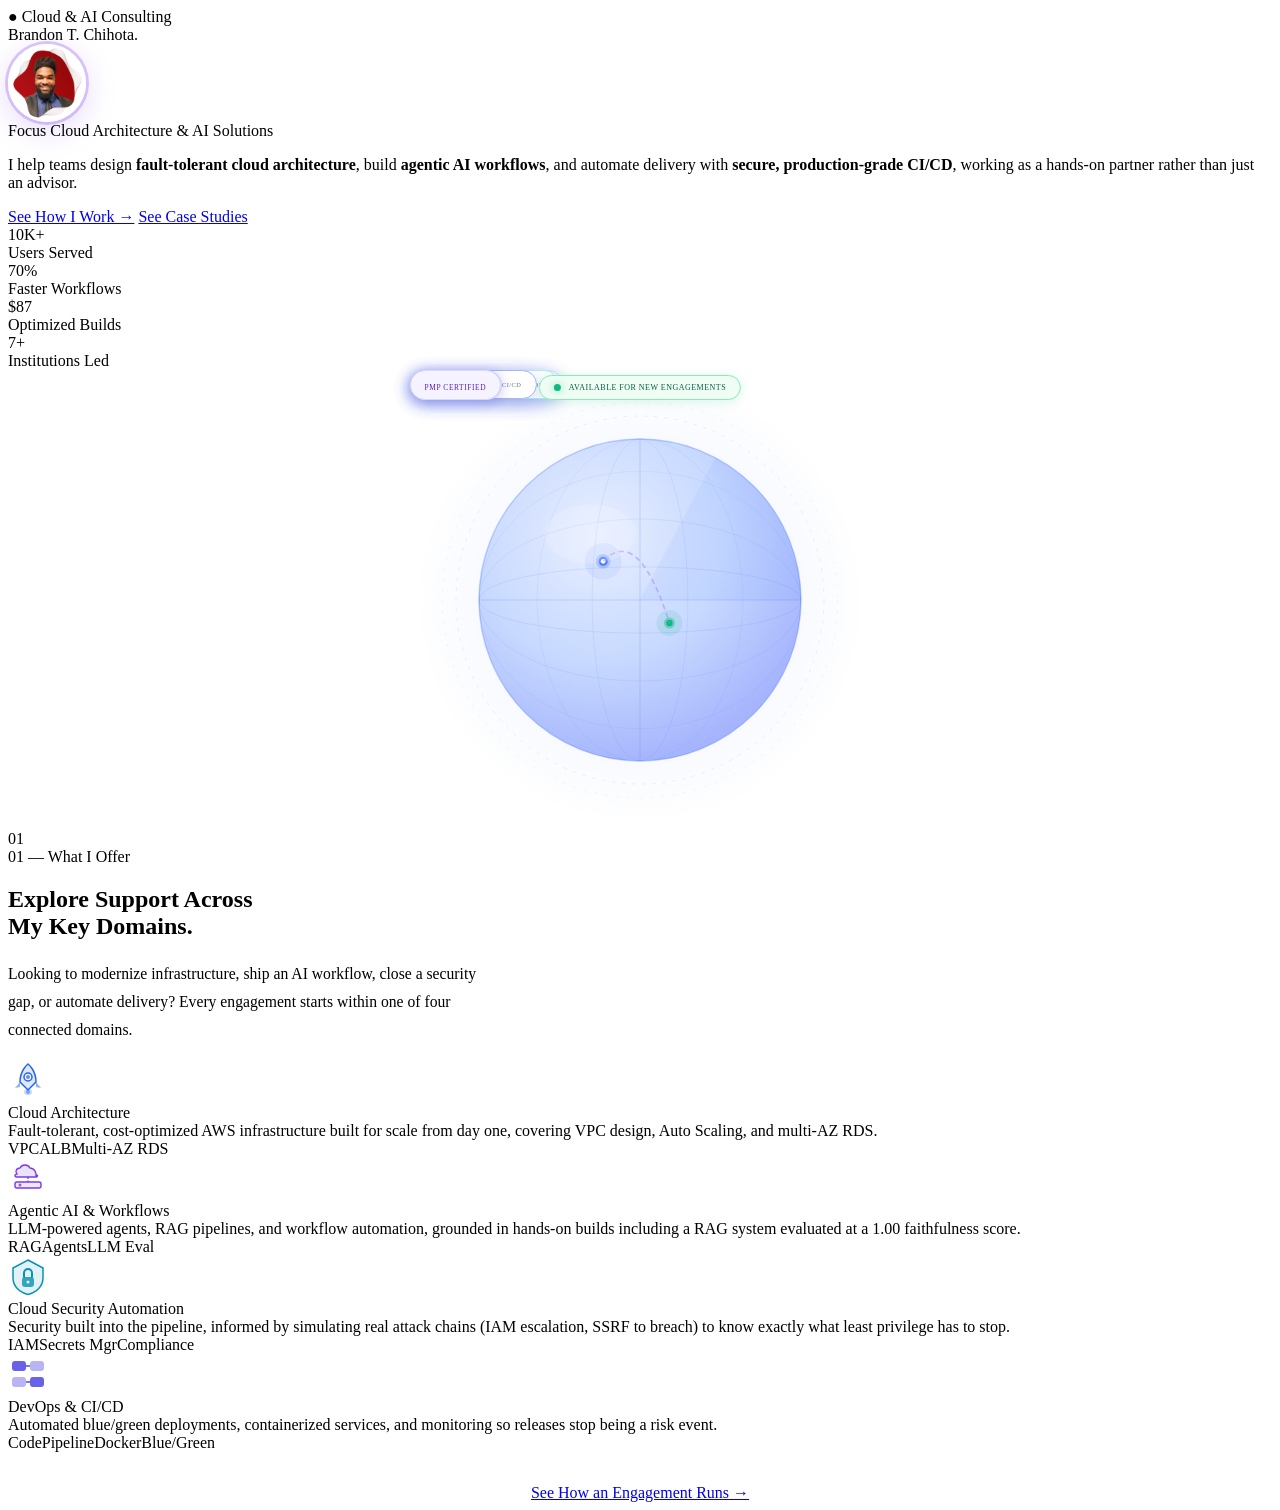
==== commit 8e5a4cad: "Rename static assets to bypass immutable cache header on non-hashed filenames" ====
--- a/altichi-site/index.html
+++ b/altichi-site/index.html
@@ -66,7 +66,7 @@
   <link rel="preconnect" href="https://fonts.googleapis.com"/>
   <link rel="preconnect" href="https://fonts.gstatic.com" crossorigin/>
   <link href="https://fonts.googleapis.com/css2?family=Fraunces:opsz,wght@9..144,300..900&family=DM+Mono:wght@300;400;500&family=Outfit:wght@300;400;500;600&display=swap" rel="stylesheet"/>
-  <link rel="stylesheet" href="/assets/styles.css"/>
+  <link rel="stylesheet" href="/assets/styles-v3.css"/>
 </head>
 <body>
 
@@ -216,6 +216,6 @@
   </div>
 </div>
 
-<script src="/assets/main.js"></script>
+<script src="/assets/main-v3.js"></script>
 </body>
 </html>
